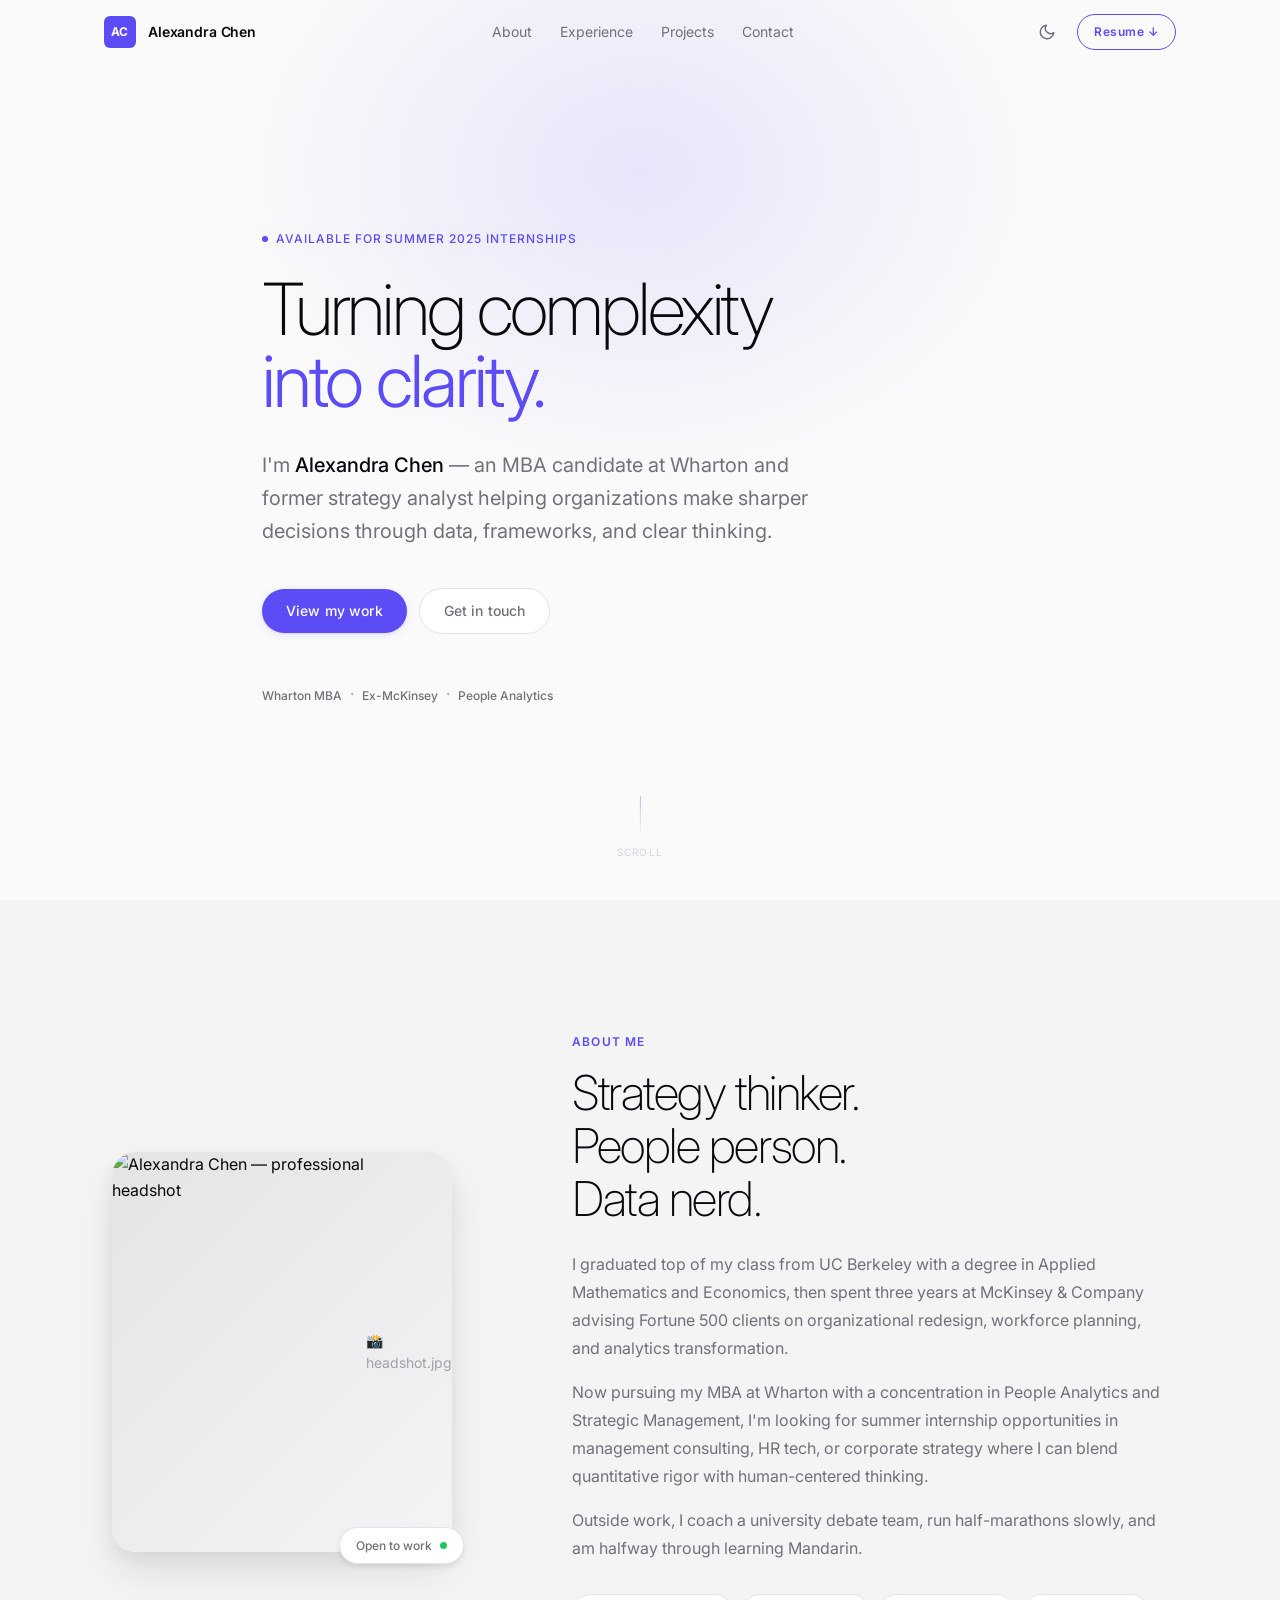
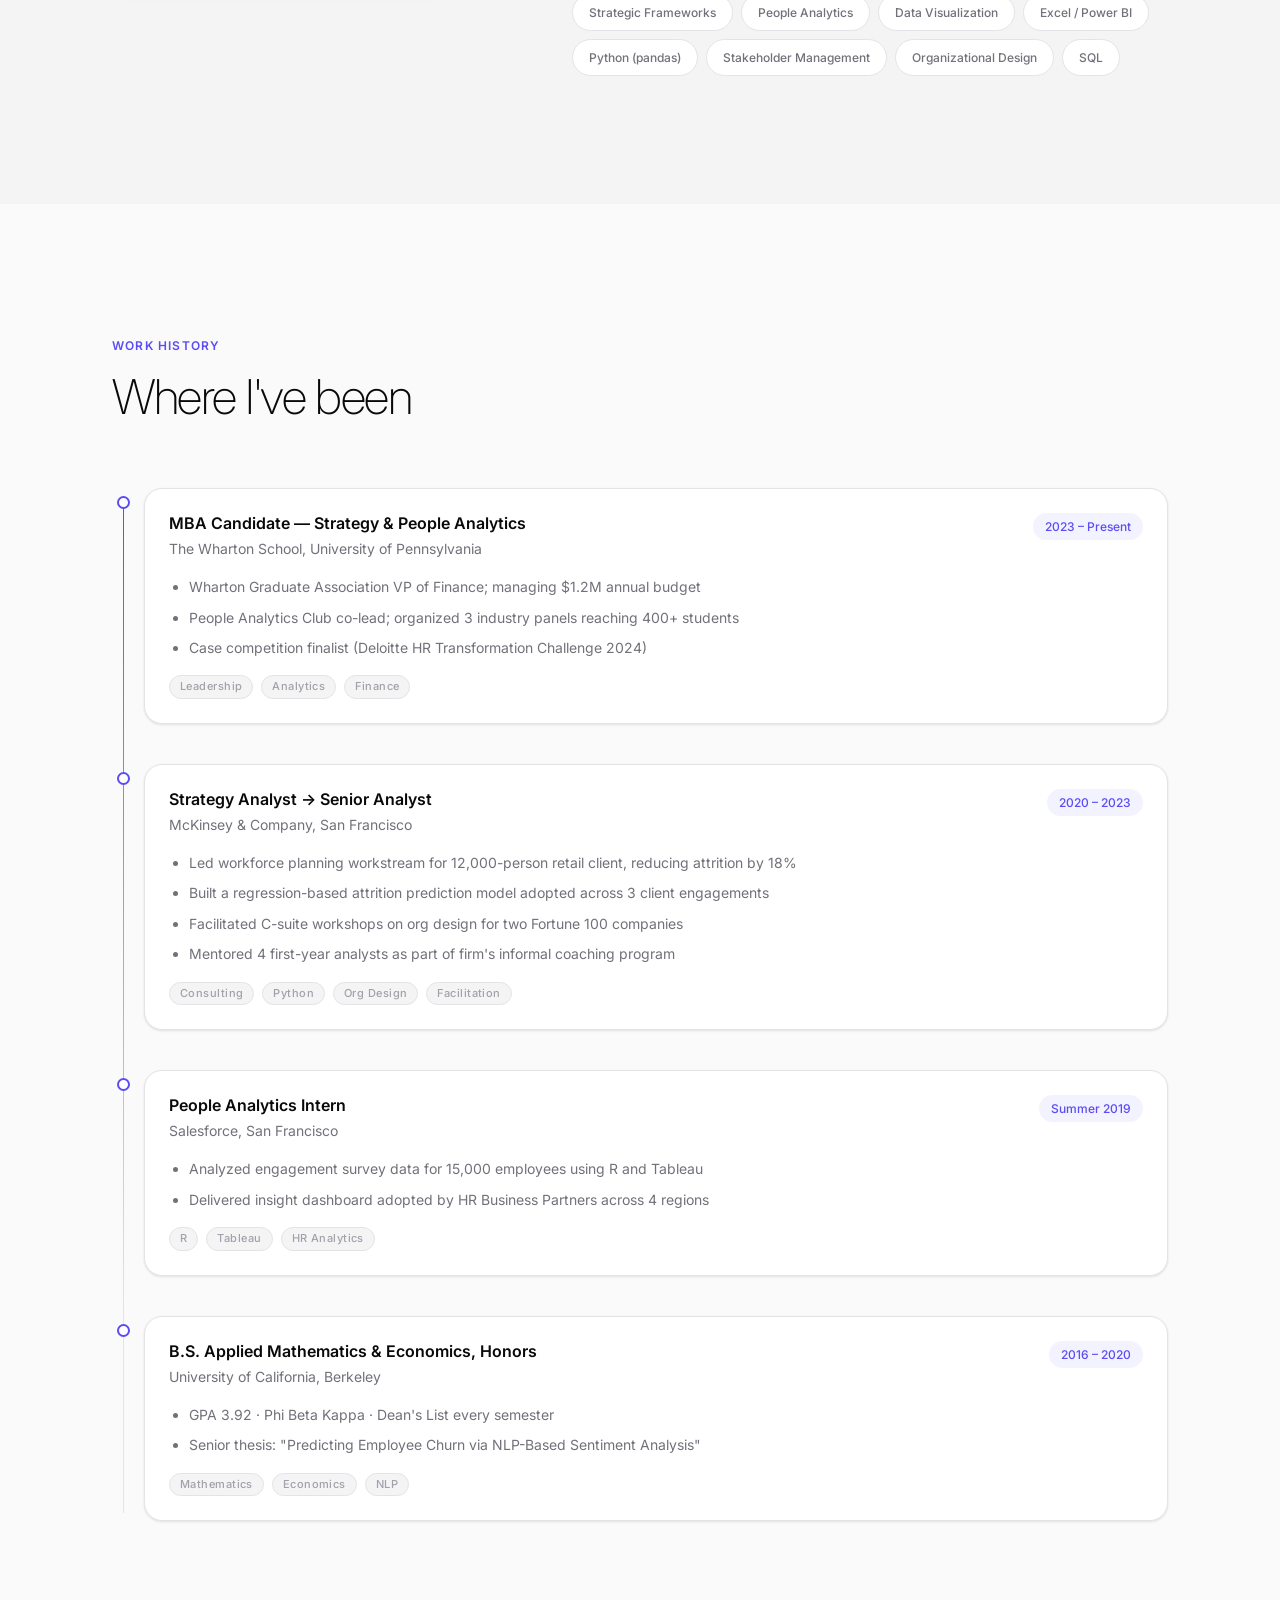
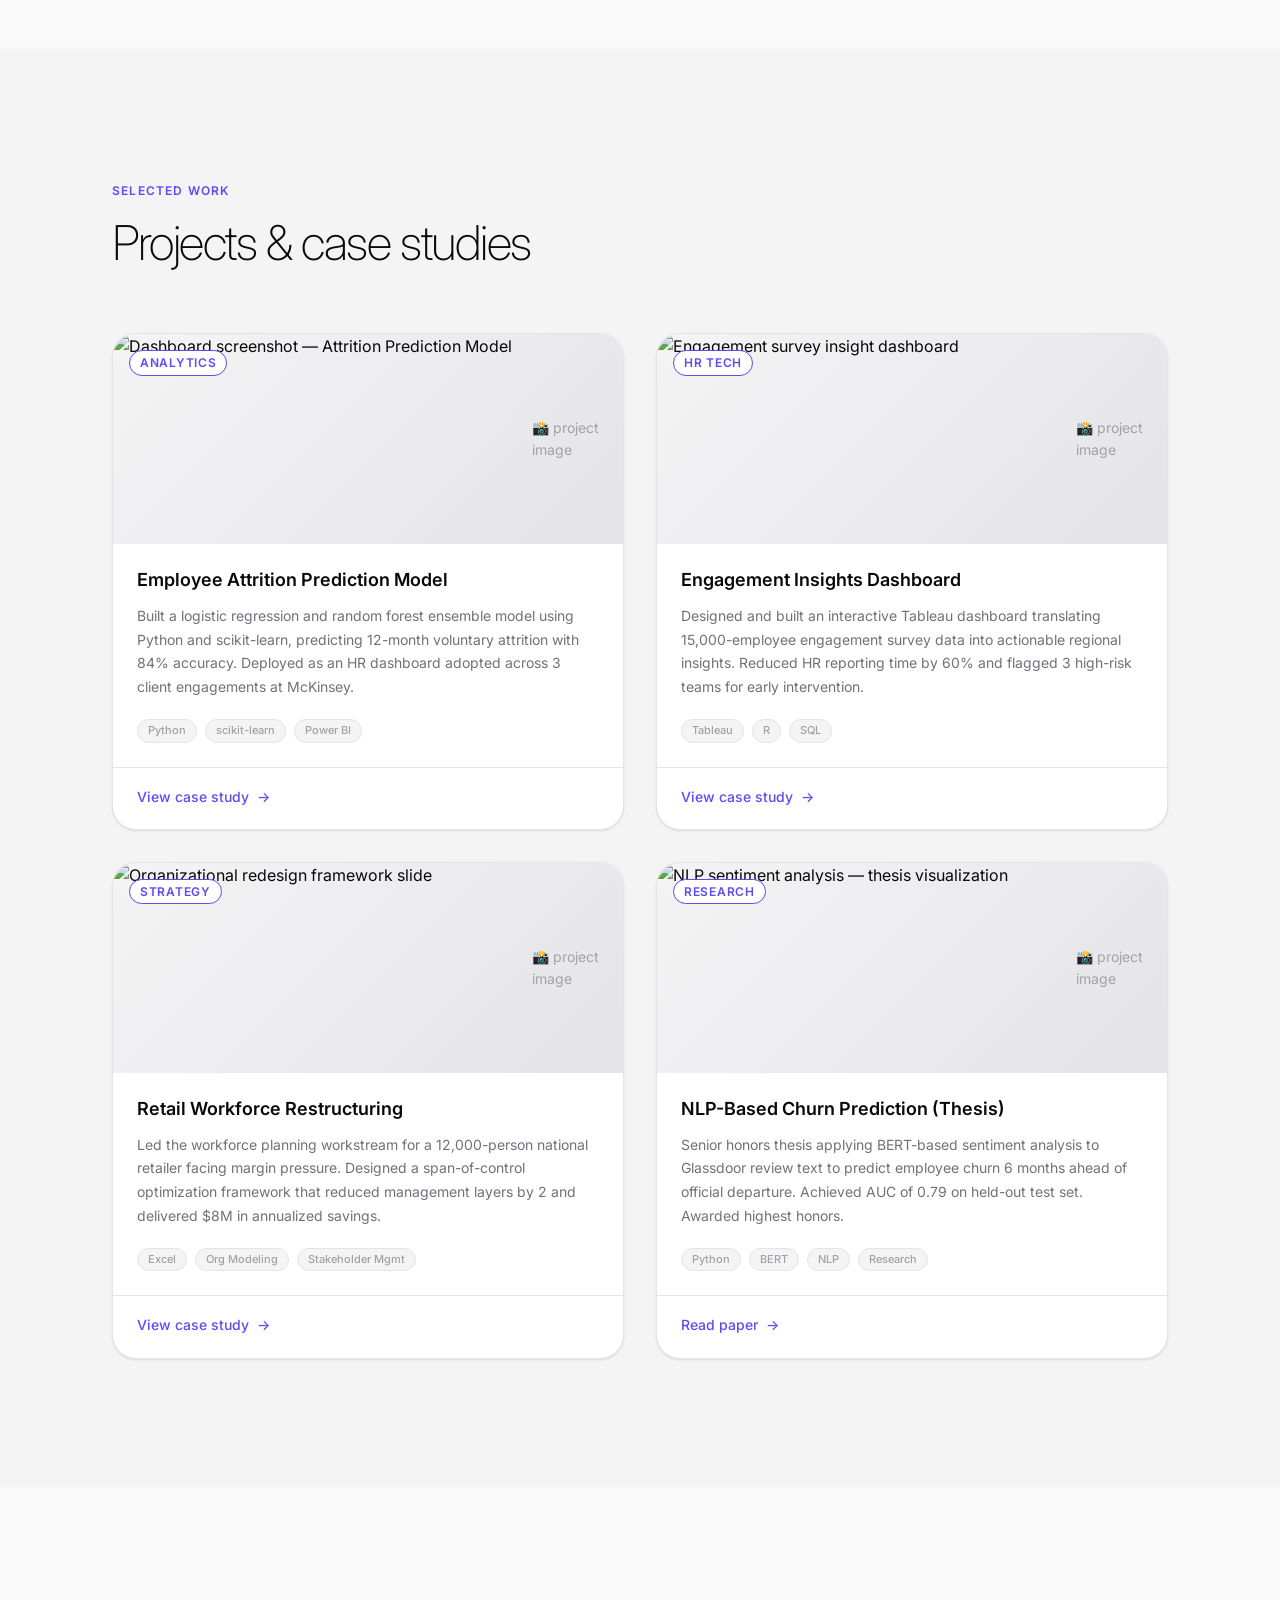
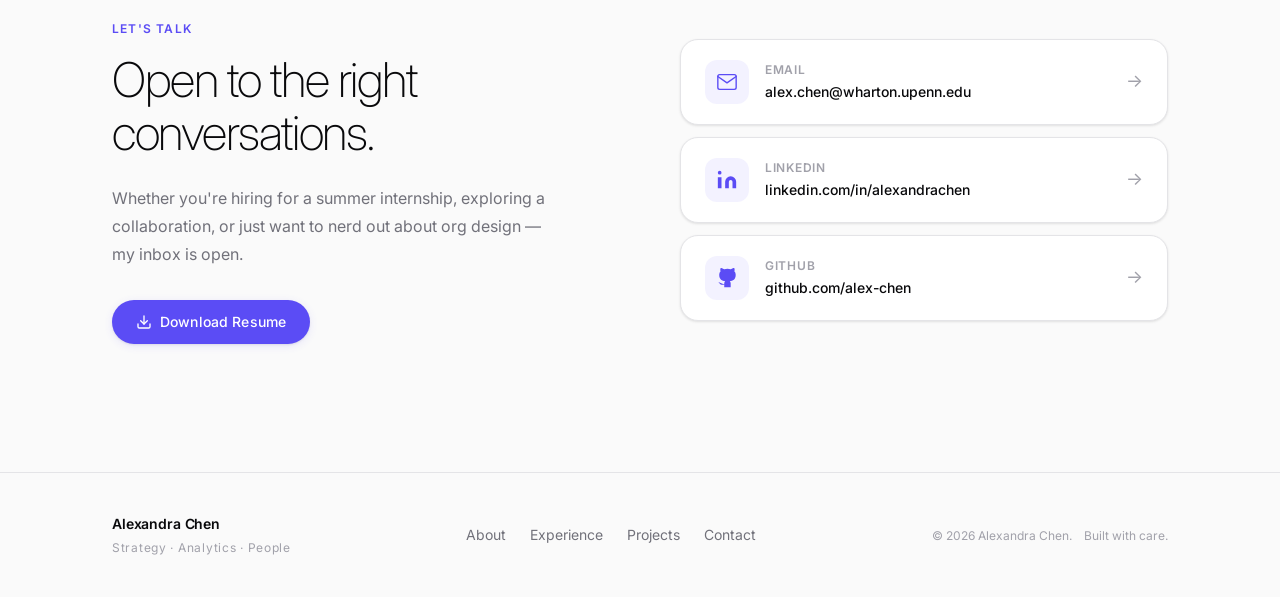
==== index.html @ 42fd3cc8 "Add files via upload" ====
<!DOCTYPE html>
<html lang="en" data-theme="light">
<head>
  <!-- ============================================================
       META & SEO
       ============================================================ -->
  <meta charset="UTF-8" />
  <meta name="viewport" content="width=device-width, initial-scale=1.0" />
  <meta name="description" content="Alexandra Chen — Strategy & Analytics professional passionate about translating data into decisions. MBA candidate, ex-McKinsey analyst." />
  <meta name="keywords" content="analytics, consulting, strategy, MBA, portfolio, data" />
  <meta name="author" content="Alexandra Chen" />

  <!-- Open Graph (for social sharing previews) -->
  <meta property="og:title" content="Alexandra Chen · Strategy & Analytics" />
  <meta property="og:description" content="MBA candidate & strategy professional — turning complex data into clear decisions." />
  <meta property="og:type" content="website" />
  <!-- Replace og:image with your actual deployed URL + headshot path -->
  <meta property="og:image" content="assets/headshot.jpg" />

  <title>Alexandra Chen · Strategy & Analytics</title>

  <!-- Preconnect for performance -->
  <link rel="preconnect" href="https://fonts.googleapis.com" />
  <link rel="preconnect" href="https://fonts.gstatic.com" crossorigin />
  <link href="https://fonts.googleapis.com/css2?family=Inter:wght@200;300;400;500;600;700&display=swap" rel="stylesheet" />

  <link rel="stylesheet" href="styles.css" />
</head>

<body>
  <!-- ============================================================
       SKIP LINK (Accessibility)
       ============================================================ -->
  <a class="skip-link" href="#main-content">Skip to main content</a>

  <!-- ============================================================
       NAVIGATION
       ============================================================ -->
  <header class="nav-header" role="banner">
    <nav class="nav-container" aria-label="Primary navigation">
      <!-- Logo / Name -->
      <a href="#hero" class="nav-logo" aria-label="Alexandra Chen — home">
        <span class="nav-logo-initials" aria-hidden="true">AC</span>
        <span class="nav-logo-name">Alexandra Chen</span>
      </a>

      <!-- Desktop Links -->
      <ul class="nav-links" role="list">
        <li><a href="#about" class="nav-link">About</a></li>
        <li><a href="#experience" class="nav-link">Experience</a></li>
        <li><a href="#projects" class="nav-link">Projects</a></li>
        <li><a href="#contact" class="nav-link">Contact</a></li>
      </ul>

      <!-- Right Controls -->
      <div class="nav-controls">
        <!-- Dark Mode Toggle -->
        <button
          class="theme-toggle"
          id="themeToggle"
          aria-label="Toggle dark mode"
          aria-pressed="false"
          title="Toggle dark mode"
        >
          <!-- Sun icon (shown in dark mode) -->
          <svg class="icon icon-sun" xmlns="http://www.w3.org/2000/svg" width="18" height="18" viewBox="0 0 24 24" fill="none" stroke="currentColor" stroke-width="2" stroke-linecap="round" stroke-linejoin="round" aria-hidden="true">
            <circle cx="12" cy="12" r="5"/><line x1="12" y1="1" x2="12" y2="3"/><line x1="12" y1="21" x2="12" y2="23"/><line x1="4.22" y1="4.22" x2="5.64" y2="5.64"/><line x1="18.36" y1="18.36" x2="19.78" y2="19.78"/><line x1="1" y1="12" x2="3" y2="12"/><line x1="21" y1="12" x2="23" y2="12"/><line x1="4.22" y1="19.78" x2="5.64" y2="18.36"/><line x1="18.36" y1="5.64" x2="19.78" y2="4.22"/>
          </svg>
          <!-- Moon icon (shown in light mode) -->
          <svg class="icon icon-moon" xmlns="http://www.w3.org/2000/svg" width="18" height="18" viewBox="0 0 24 24" fill="none" stroke="currentColor" stroke-width="2" stroke-linecap="round" stroke-linejoin="round" aria-hidden="true">
            <path d="M21 12.79A9 9 0 1 1 11.21 3 7 7 0 0 0 21 12.79z"/>
          </svg>
        </button>

        <!-- Resume CTA -->
        <a href="assets/resume.pdf" download class="nav-resume-btn" aria-label="Download resume PDF">
          Resume ↓
        </a>

        <!-- Mobile Hamburger -->
        <button class="hamburger" id="hamburger" aria-label="Open menu" aria-expanded="false" aria-controls="mobileMenu">
          <span class="hamburger-bar"></span>
          <span class="hamburger-bar"></span>
          <span class="hamburger-bar"></span>
        </button>
      </div>
    </nav>

    <!-- Mobile Menu -->
    <div class="mobile-menu" id="mobileMenu" role="dialog" aria-label="Mobile navigation" aria-hidden="true">
      <ul class="mobile-menu-links" role="list">
        <li><a href="#about" class="mobile-link">About</a></li>
        <li><a href="#experience" class="mobile-link">Experience</a></li>
        <li><a href="#projects" class="mobile-link">Projects</a></li>
        <li><a href="#contact" class="mobile-link">Contact</a></li>
        <li><a href="assets/resume.pdf" download class="mobile-link mobile-link-cta">Download Resume</a></li>
      </ul>
    </div>
  </header>

  <!-- ============================================================
       MAIN CONTENT
       ============================================================ -->
  <main id="main-content">

    <!-- ── HERO ─────────────────────────────────────────────── -->
    <section class="hero" id="hero" aria-labelledby="hero-heading">
      <div class="hero-glow" aria-hidden="true"></div>

      <div class="container hero-content">
        <!-- Eyebrow label -->
        <p class="hero-eyebrow reveal">Available for Summer 2025 internships</p>

        <!-- Main headline — weight contrast is the signature -->
        <h1 class="hero-heading" id="hero-heading">
          <span class="reveal reveal-delay-1">Turning complexity</span>
          <span class="hero-heading-accent reveal reveal-delay-2">into clarity.</span>
        </h1>

        <p class="hero-sub reveal reveal-delay-3">
          I'm <strong>Alexandra Chen</strong> — an MBA candidate at Wharton and former strategy analyst
          helping organizations make sharper decisions through data, frameworks, and clear thinking.
        </p>

        <div class="hero-actions reveal reveal-delay-4">
          <a href="#projects" class="btn btn-primary">View my work</a>
          <a href="#contact" class="btn btn-ghost">Get in touch</a>
        </div>

        <!-- Social proof strip -->
        <div class="hero-badges reveal reveal-delay-5" aria-label="Affiliations">
          <span class="badge">Wharton MBA</span>
          <span class="badge-divider" aria-hidden="true">·</span>
          <span class="badge">Ex-McKinsey</span>
          <span class="badge-divider" aria-hidden="true">·</span>
          <span class="badge">People Analytics</span>
        </div>
      </div>

      <!-- Scroll indicator -->
      <div class="scroll-indicator" aria-hidden="true">
        <span class="scroll-indicator-line"></span>
        <span class="scroll-indicator-label">scroll</span>
      </div>
    </section>

    <!-- ── ABOUT ─────────────────────────────────────────────── -->
    <section class="section about" id="about" aria-labelledby="about-heading">
      <div class="container about-grid">

        <!-- Photo column -->
        <!-- 📸 ASSET: Place your headshot at assets/headshot.jpg (recommended: 600×700px, professional, well-lit) -->
        <div class="about-photo-wrap reveal">
          <div class="about-photo-frame">
            <img
              src="assets/headshot.jpg"
              alt="Alexandra Chen — professional headshot"
              class="about-photo"
              width="480"
              height="560"
              loading="lazy"
              onerror="this.parentElement.classList.add('photo-placeholder')"
            />
          </div>
          <div class="about-photo-badge" aria-hidden="true">
            <span>Open to work</span>
            <span class="status-dot"></span>
          </div>
        </div>

        <!-- Text column -->
        <div class="about-text">
          <p class="section-eyebrow reveal">About me</p>
          <h2 class="section-heading reveal" id="about-heading">Strategy thinker.<br/>People person.<br/>Data nerd.</h2>

          <div class="about-body reveal">
            <p>
              I graduated top of my class from UC Berkeley with a degree in Applied Mathematics and Economics, 
              then spent three years at McKinsey & Company advising Fortune 500 clients on organizational 
              redesign, workforce planning, and analytics transformation.
            </p>
            <p>
              Now pursuing my MBA at Wharton with a concentration in People Analytics and Strategic Management, 
              I'm looking for summer internship opportunities in management consulting, HR tech, or 
              corporate strategy where I can blend quantitative rigor with human-centered thinking.
            </p>
            <p>
              Outside work, I coach a university debate team, run half-marathons slowly, and 
              am halfway through learning Mandarin.
            </p>
          </div>

          <!-- Competencies -->
          <ul class="skills-list reveal" aria-label="Core skills">
            <li class="skill-tag">Strategic Frameworks</li>
            <li class="skill-tag">People Analytics</li>
            <li class="skill-tag">Data Visualization</li>
            <li class="skill-tag">Excel / Power BI</li>
            <li class="skill-tag">Python (pandas)</li>
            <li class="skill-tag">Stakeholder Management</li>
            <li class="skill-tag">Organizational Design</li>
            <li class="skill-tag">SQL</li>
          </ul>
        </div>
      </div>
    </section>

    <!-- ── EXPERIENCE ────────────────────────────────────────── -->
    <section class="section experience" id="experience" aria-labelledby="experience-heading">
      <div class="container">
        <div class="section-intro">
          <p class="section-eyebrow reveal">Work history</p>
          <h2 class="section-heading reveal" id="experience-heading">Where I've been</h2>
        </div>

        <!-- Timeline -->
        <ol class="timeline" aria-label="Career timeline">

          <li class="timeline-item reveal">
            <div class="timeline-marker" aria-hidden="true"></div>
            <div class="timeline-card">
              <div class="timeline-card-header">
                <div>
                  <h3 class="timeline-role">MBA Candidate — Strategy & People Analytics</h3>
                  <p class="timeline-org">The Wharton School, University of Pennsylvania</p>
                </div>
                <time class="timeline-period" datetime="2023/2025">2023 – Present</time>
              </div>
              <ul class="timeline-bullets">
                <li>Wharton Graduate Association VP of Finance; managing $1.2M annual budget</li>
                <li>People Analytics Club co-lead; organized 3 industry panels reaching 400+ students</li>
                <li>Case competition finalist (Deloitte HR Transformation Challenge 2024)</li>
              </ul>
              <div class="timeline-tags" aria-label="Skills used">
                <span class="tag">Leadership</span>
                <span class="tag">Analytics</span>
                <span class="tag">Finance</span>
              </div>
            </div>
          </li>

          <li class="timeline-item reveal">
            <div class="timeline-marker" aria-hidden="true"></div>
            <div class="timeline-card">
              <div class="timeline-card-header">
                <div>
                  <h3 class="timeline-role">Strategy Analyst → Senior Analyst</h3>
                  <p class="timeline-org">McKinsey & Company, San Francisco</p>
                </div>
                <time class="timeline-period" datetime="2020/2023">2020 – 2023</time>
              </div>
              <ul class="timeline-bullets">
                <li>Led workforce planning workstream for 12,000-person retail client, reducing attrition by 18%</li>
                <li>Built a regression-based attrition prediction model adopted across 3 client engagements</li>
                <li>Facilitated C-suite workshops on org design for two Fortune 100 companies</li>
                <li>Mentored 4 first-year analysts as part of firm's informal coaching program</li>
              </ul>
              <div class="timeline-tags" aria-label="Skills used">
                <span class="tag">Consulting</span>
                <span class="tag">Python</span>
                <span class="tag">Org Design</span>
                <span class="tag">Facilitation</span>
              </div>
            </div>
          </li>

          <li class="timeline-item reveal">
            <div class="timeline-marker" aria-hidden="true"></div>
            <div class="timeline-card">
              <div class="timeline-card-header">
                <div>
                  <h3 class="timeline-role">People Analytics Intern</h3>
                  <p class="timeline-org">Salesforce, San Francisco</p>
                </div>
                <time class="timeline-period" datetime="2019">Summer 2019</time>
              </div>
              <ul class="timeline-bullets">
                <li>Analyzed engagement survey data for 15,000 employees using R and Tableau</li>
                <li>Delivered insight dashboard adopted by HR Business Partners across 4 regions</li>
              </ul>
              <div class="timeline-tags" aria-label="Skills used">
                <span class="tag">R</span>
                <span class="tag">Tableau</span>
                <span class="tag">HR Analytics</span>
              </div>
            </div>
          </li>

          <li class="timeline-item reveal">
            <div class="timeline-marker" aria-hidden="true"></div>
            <div class="timeline-card">
              <div class="timeline-card-header">
                <div>
                  <h3 class="timeline-role">B.S. Applied Mathematics & Economics, Honors</h3>
                  <p class="timeline-org">University of California, Berkeley</p>
                </div>
                <time class="timeline-period" datetime="2016/2020">2016 – 2020</time>
              </div>
              <ul class="timeline-bullets">
                <li>GPA 3.92 · Phi Beta Kappa · Dean's List every semester</li>
                <li>Senior thesis: "Predicting Employee Churn via NLP-Based Sentiment Analysis"</li>
              </ul>
              <div class="timeline-tags" aria-label="Skills used">
                <span class="tag">Mathematics</span>
                <span class="tag">Economics</span>
                <span class="tag">NLP</span>
              </div>
            </div>
          </li>

        </ol>
      </div>
    </section>

    <!-- ── PROJECTS ──────────────────────────────────────────── -->
    <section class="section projects" id="projects" aria-labelledby="projects-heading">
      <div class="container">
        <div class="section-intro">
          <p class="section-eyebrow reveal">Selected work</p>
          <h2 class="section-heading reveal" id="projects-heading">Projects & case studies</h2>
        </div>

        <div class="projects-grid">

          <!-- Project Card 1 -->
          <!-- 📸 ASSET: Place screenshot at assets/project-attrition.jpg (recommended: 800×500px) -->
          <article class="project-card reveal" aria-labelledby="proj1-title">
            <div class="project-card-image-wrap">
              <img
                src="assets/project-attrition.jpg"
                alt="Dashboard screenshot — Attrition Prediction Model"
                class="project-card-image"
                loading="lazy"
                onerror="this.parentElement.classList.add('img-placeholder')"
              />
              <span class="project-card-badge">Analytics</span>
            </div>
            <div class="project-card-body">
              <h3 class="project-card-title" id="proj1-title">Employee Attrition Prediction Model</h3>
              <p class="project-card-desc">
                Built a logistic regression and random forest ensemble model using Python and scikit-learn, 
                predicting 12-month voluntary attrition with 84% accuracy. Deployed as an HR dashboard 
                adopted across 3 client engagements at McKinsey.
              </p>
              <ul class="project-card-tags" aria-label="Tools used">
                <li>Python</li><li>scikit-learn</li><li>Power BI</li>
              </ul>
            </div>
            <div class="project-card-footer">
              <a href="#" class="project-link" aria-label="View case study for Attrition Prediction Model">
                View case study <span aria-hidden="true">→</span>
              </a>
            </div>
          </article>

          <!-- Project Card 2 -->
          <!-- 📸 ASSET: Place screenshot at assets/project-engagement.jpg -->
          <article class="project-card reveal" aria-labelledby="proj2-title">
            <div class="project-card-image-wrap">
              <img
                src="assets/project-engagement.jpg"
                alt="Engagement survey insight dashboard"
                class="project-card-image"
                loading="lazy"
                onerror="this.parentElement.classList.add('img-placeholder')"
              />
              <span class="project-card-badge">HR Tech</span>
            </div>
            <div class="project-card-body">
              <h3 class="project-card-title" id="proj2-title">Engagement Insights Dashboard</h3>
              <p class="project-card-desc">
                Designed and built an interactive Tableau dashboard translating 15,000-employee 
                engagement survey data into actionable regional insights. Reduced HR reporting time 
                by 60% and flagged 3 high-risk teams for early intervention.
              </p>
              <ul class="project-card-tags" aria-label="Tools used">
                <li>Tableau</li><li>R</li><li>SQL</li>
              </ul>
            </div>
            <div class="project-card-footer">
              <a href="#" class="project-link" aria-label="View case study for Engagement Dashboard">
                View case study <span aria-hidden="true">→</span>
              </a>
            </div>
          </article>

          <!-- Project Card 3 -->
          <!-- 📸 ASSET: Place screenshot at assets/project-orgdesign.jpg -->
          <article class="project-card reveal" aria-labelledby="proj3-title">
            <div class="project-card-image-wrap">
              <img
                src="assets/project-orgdesign.jpg"
                alt="Organizational redesign framework slide"
                class="project-card-image"
                loading="lazy"
                onerror="this.parentElement.classList.add('img-placeholder')"
              />
              <span class="project-card-badge">Strategy</span>
            </div>
            <div class="project-card-body">
              <h3 class="project-card-title" id="proj3-title">Retail Workforce Restructuring</h3>
              <p class="project-card-desc">
                Led the workforce planning workstream for a 12,000-person national retailer facing 
                margin pressure. Designed a span-of-control optimization framework that reduced 
                management layers by 2 and delivered $8M in annualized savings.
              </p>
              <ul class="project-card-tags" aria-label="Tools used">
                <li>Excel</li><li>Org Modeling</li><li>Stakeholder Mgmt</li>
              </ul>
            </div>
            <div class="project-card-footer">
              <a href="#" class="project-link" aria-label="View case study for Retail Workforce Restructuring">
                View case study <span aria-hidden="true">→</span>
              </a>
            </div>
          </article>

          <!-- Project Card 4 -->
          <!-- 📸 ASSET: Place screenshot at assets/project-thesis.jpg -->
          <article class="project-card reveal" aria-labelledby="proj4-title">
            <div class="project-card-image-wrap">
              <img
                src="assets/project-thesis.jpg"
                alt="NLP sentiment analysis — thesis visualization"
                class="project-card-image"
                loading="lazy"
                onerror="this.parentElement.classList.add('img-placeholder')"
              />
              <span class="project-card-badge">Research</span>
            </div>
            <div class="project-card-body">
              <h3 class="project-card-title" id="proj4-title">NLP-Based Churn Prediction (Thesis)</h3>
              <p class="project-card-desc">
                Senior honors thesis applying BERT-based sentiment analysis to Glassdoor review text 
                to predict employee churn 6 months ahead of official departure. Achieved AUC of 0.79 
                on held-out test set. Awarded highest honors.
              </p>
              <ul class="project-card-tags" aria-label="Tools used">
                <li>Python</li><li>BERT</li><li>NLP</li><li>Research</li>
              </ul>
            </div>
            <div class="project-card-footer">
              <a href="#" class="project-link" aria-label="View research paper for NLP Churn Prediction">
                Read paper <span aria-hidden="true">→</span>
              </a>
            </div>
          </article>

        </div>
      </div>
    </section>

    <!-- ── CONTACT ───────────────────────────────────────────── -->
    <section class="section contact" id="contact" aria-labelledby="contact-heading">
      <div class="container contact-inner">

        <div class="contact-text reveal">
          <p class="section-eyebrow">Let's talk</p>
          <h2 class="section-heading" id="contact-heading">Open to the right<br/>conversations.</h2>
          <p class="contact-sub">
            Whether you're hiring for a summer internship, exploring a collaboration, 
            or just want to nerd out about org design — my inbox is open.
          </p>

          <!-- Resume Download -->
          <a href="assets/resume.pdf" download class="btn btn-primary resume-download" aria-label="Download Alexandra Chen's resume PDF">
            <svg xmlns="http://www.w3.org/2000/svg" width="16" height="16" viewBox="0 0 24 24" fill="none" stroke="currentColor" stroke-width="2" stroke-linecap="round" stroke-linejoin="round" aria-hidden="true"><path d="M21 15v4a2 2 0 0 1-2 2H5a2 2 0 0 1-2-2v-4"/><polyline points="7 10 12 15 17 10"/><line x1="12" y1="15" x2="12" y2="3"/></svg>
            Download Resume
          </a>
        </div>

        <!-- Contact cards -->
        <div class="contact-links reveal">

          <a href="mailto:alex.chen@wharton.upenn.edu" class="contact-card" aria-label="Send email to Alexandra Chen">
            <div class="contact-card-icon" aria-hidden="true">
              <svg xmlns="http://www.w3.org/2000/svg" width="22" height="22" viewBox="0 0 24 24" fill="none" stroke="currentColor" stroke-width="1.5" stroke-linecap="round" stroke-linejoin="round"><path d="M4 4h16c1.1 0 2 .9 2 2v12c0 1.1-.9 2-2 2H4c-1.1 0-2-.9-2-2V6c0-1.1.9-2 2-2z"/><polyline points="22,6 12,13 2,6"/></svg>
            </div>
            <div class="contact-card-body">
              <p class="contact-card-label">Email</p>
              <p class="contact-card-value">alex.chen@wharton.upenn.edu</p>
            </div>
            <span class="contact-card-arrow" aria-hidden="true">→</span>
          </a>

          <a href="https://linkedin.com/in/alexandrachen" target="_blank" rel="noopener noreferrer" class="contact-card" aria-label="Alexandra Chen on LinkedIn (opens in new tab)">
            <div class="contact-card-icon" aria-hidden="true">
              <svg xmlns="http://www.w3.org/2000/svg" width="22" height="22" viewBox="0 0 24 24" fill="currentColor"><path d="M16 8a6 6 0 0 1 6 6v7h-4v-7a2 2 0 0 0-2-2 2 2 0 0 0-2 2v7h-4v-7a6 6 0 0 1 6-6z"/><rect x="2" y="9" width="4" height="12"/><circle cx="4" cy="4" r="2"/></svg>
            </div>
            <div class="contact-card-body">
              <p class="contact-card-label">LinkedIn</p>
              <p class="contact-card-value">linkedin.com/in/alexandrachen</p>
            </div>
            <span class="contact-card-arrow" aria-hidden="true">→</span>
          </a>

          <a href="https://github.com/alex-chen" target="_blank" rel="noopener noreferrer" class="contact-card" aria-label="Alexandra Chen on GitHub (opens in new tab)">
            <div class="contact-card-icon" aria-hidden="true">
              <svg xmlns="http://www.w3.org/2000/svg" width="22" height="22" viewBox="0 0 24 24" fill="currentColor"><path d="M9 19c-5 1.5-5-2.5-7-3m14 6v-3.87a3.37 3.37 0 0 0-.94-2.61c3.14-.35 6.44-1.54 6.44-7A5.44 5.44 0 0 0 20 4.77 5.07 5.07 0 0 0 19.91 1S18.73.65 16 2.48a13.38 13.38 0 0 0-7 0C6.27.65 5.09 1 5.09 1A5.07 5.07 0 0 0 5 4.77a5.44 5.44 0 0 0-1.5 3.78c0 5.42 3.3 6.61 6.44 7A3.37 3.37 0 0 0 9 18.13V22"/></svg>
            </div>
            <div class="contact-card-body">
              <p class="contact-card-label">GitHub</p>
              <p class="contact-card-value">github.com/alex-chen</p>
            </div>
            <span class="contact-card-arrow" aria-hidden="true">→</span>
          </a>

        </div>
      </div>
    </section>

  </main>

  <!-- ============================================================
       FOOTER
       ============================================================ -->
  <footer class="footer" role="contentinfo">
    <div class="container footer-inner">
      <div class="footer-left">
        <p class="footer-name">Alexandra Chen</p>
        <p class="footer-tagline">Strategy · Analytics · People</p>
      </div>
      <nav class="footer-nav" aria-label="Footer navigation">
        <a href="#about" class="footer-link">About</a>
        <a href="#experience" class="footer-link">Experience</a>
        <a href="#projects" class="footer-link">Projects</a>
        <a href="#contact" class="footer-link">Contact</a>
      </nav>
      <p class="footer-copy">
        <span>© <span id="footerYear"></span> Alexandra Chen.</span>
        <span>Built with care.</span>
      </p>
    </div>
  </footer>

  <script src="script.js"></script>
</body>
</html>
---- styles.css ----
/* ================================================================
   PORTFOLIO — styles.css
   Design system: Inter typeface, indigo-violet accent, precision spacing
   ================================================================ */

/* ── 1. DESIGN TOKENS ─────────────────────────────────────────── */
:root {
  /* Palette — Light */
  --color-bg:          #FAFAFA;
  --color-bg-alt:      #F4F4F5;
  --color-surface:     #FFFFFF;
  --color-border:      #E4E4E7;
  --color-text:        #09090B;
  --color-text-muted:  #71717A;
  --color-text-faint:  #A1A1AA;

  /* Signature accent — indigo-violet */
  --color-accent:      #5B4CF5;
  --color-accent-dim:  #7C6CF8;
  --color-accent-glow: rgba(91, 76, 245, 0.12);
  --color-accent-bg:   rgba(91, 76, 245, 0.07);

  /* Typography */
  --font-sans:   'Inter', -apple-system, BlinkMacSystemFont, 'Segoe UI', sans-serif;
  --size-xs:     0.75rem;    /* 12px */
  --size-sm:     0.875rem;   /* 14px */
  --size-base:   1rem;       /* 16px */
  --size-lg:     1.125rem;   /* 18px */
  --size-xl:     1.25rem;    /* 20px */
  --size-2xl:    1.5rem;     /* 24px */
  --size-3xl:    1.875rem;   /* 30px */
  --size-4xl:    2.25rem;    /* 36px */
  --size-5xl:    3rem;       /* 48px */
  --size-6xl:    3.75rem;    /* 60px */
  --size-7xl:    4.5rem;     /* 72px */

  /* Spacing */
  --space-1:   0.25rem;
  --space-2:   0.5rem;
  --space-3:   0.75rem;
  --space-4:   1rem;
  --space-5:   1.25rem;
  --space-6:   1.5rem;
  --space-8:   2rem;
  --space-10:  2.5rem;
  --space-12:  3rem;
  --space-16:  4rem;
  --space-20:  5rem;
  --space-24:  6rem;
  --space-32:  8rem;

  /* Radius */
  --radius-sm:   6px;
  --radius-md:   12px;
  --radius-lg:   18px;
  --radius-xl:   24px;
  --radius-full: 9999px;

  /* Shadows */
  --shadow-xs:  0 1px 2px rgba(0,0,0,0.04);
  --shadow-sm:  0 1px 3px rgba(0,0,0,0.07), 0 1px 2px rgba(0,0,0,0.04);
  --shadow-md:  0 4px 6px rgba(0,0,0,0.05), 0 2px 4px rgba(0,0,0,0.04);
  --shadow-lg:  0 10px 24px rgba(0,0,0,0.07), 0 4px 8px rgba(0,0,0,0.04);
  --shadow-xl:  0 20px 40px rgba(0,0,0,0.09), 0 8px 16px rgba(0,0,0,0.05);

  /* Transitions */
  --ease-out:    cubic-bezier(0.16, 1, 0.3, 1);
  --ease-spring: cubic-bezier(0.34, 1.56, 0.64, 1);
  --duration-fast:   150ms;
  --duration-base:   250ms;
  --duration-slow:   400ms;

  /* Layout */
  --nav-height:   64px;
  --max-width:    1120px;
  --section-gap:  var(--space-32);
}

/* Dark mode tokens */
[data-theme="dark"] {
  --color-bg:          #09090B;
  --color-bg-alt:      #111113;
  --color-surface:     #18181B;
  --color-border:      #27272A;
  --color-text:        #FAFAFA;
  --color-text-muted:  #A1A1AA;
  --color-text-faint:  #52525B;
  --color-accent-glow: rgba(124, 108, 248, 0.18);
  --color-accent-bg:   rgba(124, 108, 248, 0.10);
  --shadow-sm:  0 1px 3px rgba(0,0,0,0.3), 0 1px 2px rgba(0,0,0,0.2);
  --shadow-md:  0 4px 6px rgba(0,0,0,0.25), 0 2px 4px rgba(0,0,0,0.2);
  --shadow-lg:  0 10px 24px rgba(0,0,0,0.35), 0 4px 8px rgba(0,0,0,0.2);
  --shadow-xl:  0 20px 40px rgba(0,0,0,0.45), 0 8px 16px rgba(0,0,0,0.25);
}


/* ── 2. RESET & BASE ───────────────────────────────────────────── */
*, *::before, *::after {
  box-sizing: border-box;
  margin: 0;
  padding: 0;
}

html {
  scroll-behavior: smooth;
  /* Offset anchors for sticky nav */
  scroll-padding-top: calc(var(--nav-height) + 16px);
  font-size: 16px;
  -webkit-text-size-adjust: 100%;
}

body {
  font-family: var(--font-sans);
  font-size: var(--size-base);
  line-height: 1.6;
  color: var(--color-text);
  background-color: var(--color-bg);
  transition: background-color var(--duration-slow) var(--ease-out),
              color var(--duration-slow) var(--ease-out);
  overflow-x: hidden;
}

img {
  display: block;
  max-width: 100%;
  height: auto;
}

a {
  color: inherit;
  text-decoration: none;
}

ul, ol { list-style: none; }

button {
  font-family: inherit;
  cursor: pointer;
  border: none;
  background: none;
}

/* Reduced motion preference */
@media (prefers-reduced-motion: reduce) {
  *, *::before, *::after {
    animation-duration: 0.01ms !important;
    transition-duration: 0.01ms !important;
  }
  html { scroll-behavior: auto; }
}

/* Focus ring (accessibility) */
:focus-visible {
  outline: 2px solid var(--color-accent);
  outline-offset: 3px;
  border-radius: var(--radius-sm);
}


/* ── 3. UTILITIES ──────────────────────────────────────────────── */
.container {
  width: 100%;
  max-width: var(--max-width);
  margin-inline: auto;
  padding-inline: var(--space-6);
}

@media (min-width: 768px) {
  .container { padding-inline: var(--space-8); }
}

/* Skip link */
.skip-link {
  position: fixed;
  top: var(--space-4);
  left: var(--space-4);
  z-index: 9999;
  padding: var(--space-2) var(--space-4);
  background: var(--color-accent);
  color: #fff;
  border-radius: var(--radius-md);
  font-weight: 600;
  font-size: var(--size-sm);
  transform: translateY(-200%);
  transition: transform var(--duration-base);
}
.skip-link:focus { transform: translateY(0); }


/* ── 4. SECTION COMMON ─────────────────────────────────────────── */
.section {
  padding-block: var(--section-gap);
}

.section-eyebrow {
  display: inline-block;
  font-size: var(--size-xs);
  font-weight: 600;
  letter-spacing: 0.1em;
  text-transform: uppercase;
  color: var(--color-accent);
  margin-bottom: var(--space-4);
}

.section-heading {
  font-size: clamp(var(--size-3xl), 4vw, var(--size-5xl));
  font-weight: 200;  /* Ultra-light — signature weight contrast */
  line-height: 1.1;
  letter-spacing: -0.03em;
  color: var(--color-text);
  margin-bottom: var(--space-6);
}

.section-intro {
  margin-bottom: var(--space-16);
}


/* ── 5. BUTTONS ────────────────────────────────────────────────── */
.btn {
  display: inline-flex;
  align-items: center;
  gap: var(--space-2);
  padding: 0.7rem 1.5rem;
  border-radius: var(--radius-full);
  font-size: var(--size-sm);
  font-weight: 500;
  letter-spacing: 0.01em;
  transition: all var(--duration-base) var(--ease-out);
  white-space: nowrap;
}

.btn-primary {
  background: var(--color-accent);
  color: #FFFFFF;
  box-shadow: 0 2px 8px var(--color-accent-glow), 0 1px 2px rgba(0,0,0,0.08);
}
.btn-primary:hover {
  background: var(--color-accent-dim);
  transform: translateY(-1px);
  box-shadow: 0 6px 20px var(--color-accent-glow), 0 2px 4px rgba(0,0,0,0.1);
}
.btn-primary:active { transform: translateY(0); }

.btn-ghost {
  color: var(--color-text-muted);
  border: 1px solid var(--color-border);
  background: var(--color-surface);
}
.btn-ghost:hover {
  color: var(--color-text);
  border-color: var(--color-text-faint);
  transform: translateY(-1px);
  box-shadow: var(--shadow-sm);
}


/* ── 6. NAVIGATION ─────────────────────────────────────────────── */
.nav-header {
  position: fixed;
  top: 0;
  left: 0;
  right: 0;
  z-index: 100;
  height: var(--nav-height);
  /* Glassmorphism border */
  border-bottom: 1px solid transparent;
  transition: background var(--duration-slow) var(--ease-out),
              border-color var(--duration-slow) var(--ease-out),
              box-shadow var(--duration-slow) var(--ease-out);
}

/* Scrolled state — added by JS */
.nav-header.scrolled {
  background: rgba(250, 250, 250, 0.85);
  border-color: var(--color-border);
  box-shadow: var(--shadow-sm);
  backdrop-filter: blur(16px) saturate(180%);
  -webkit-backdrop-filter: blur(16px) saturate(180%);
}
[data-theme="dark"] .nav-header.scrolled {
  background: rgba(9, 9, 11, 0.85);
}

.nav-container {
  display: flex;
  align-items: center;
  justify-content: space-between;
  height: var(--nav-height);
  max-width: var(--max-width);
  margin-inline: auto;
  padding-inline: var(--space-6);
}

/* Logo */
.nav-logo {
  display: flex;
  align-items: center;
  gap: var(--space-3);
  font-weight: 600;
  font-size: var(--size-sm);
  letter-spacing: -0.01em;
  transition: opacity var(--duration-base);
}
.nav-logo:hover { opacity: 0.75; }

.nav-logo-initials {
  display: grid;
  place-items: center;
  width: 32px;
  height: 32px;
  border-radius: var(--radius-sm);
  background: var(--color-accent);
  color: #fff;
  font-size: var(--size-xs);
  font-weight: 700;
  letter-spacing: 0.02em;
  flex-shrink: 0;
}

.nav-logo-name {
  color: var(--color-text);
}

/* Desktop links */
.nav-links {
  display: none;
  align-items: center;
  gap: var(--space-1);
}
@media (min-width: 768px) {
  .nav-links { display: flex; }
}

.nav-link {
  padding: var(--space-2) var(--space-3);
  border-radius: var(--radius-sm);
  font-size: var(--size-sm);
  color: var(--color-text-muted);
  font-weight: 400;
  transition: color var(--duration-base), background var(--duration-base);
}
.nav-link:hover {
  color: var(--color-text);
  background: var(--color-bg-alt);
}
.nav-link.active {
  color: var(--color-accent);
  font-weight: 500;
}

/* Controls */
.nav-controls {
  display: flex;
  align-items: center;
  gap: var(--space-3);
}

/* Theme toggle */
.theme-toggle {
  display: grid;
  place-items: center;
  width: 36px;
  height: 36px;
  border-radius: var(--radius-sm);
  color: var(--color-text-muted);
  transition: color var(--duration-base), background var(--duration-base);
}
.theme-toggle:hover {
  color: var(--color-text);
  background: var(--color-bg-alt);
}
.icon-sun  { display: none; }
.icon-moon { display: block; }
[data-theme="dark"] .icon-sun  { display: block; }
[data-theme="dark"] .icon-moon { display: none; }

/* Nav resume button */
.nav-resume-btn {
  display: none;
  padding: 0.45rem 1rem;
  border-radius: var(--radius-full);
  font-size: var(--size-xs);
  font-weight: 600;
  letter-spacing: 0.04em;
  color: var(--color-accent);
  border: 1px solid var(--color-accent);
  transition: all var(--duration-base);
}
@media (min-width: 768px) { .nav-resume-btn { display: inline-flex; } }
.nav-resume-btn:hover {
  background: var(--color-accent);
  color: #fff;
}

/* Hamburger */
.hamburger {
  display: flex;
  flex-direction: column;
  justify-content: center;
  align-items: flex-end;
  width: 36px;
  height: 36px;
  gap: 5px;
  border-radius: var(--radius-sm);
  padding: 4px;
  color: var(--color-text);
}
@media (min-width: 768px) { .hamburger { display: none; } }

.hamburger-bar {
  display: block;
  height: 1.5px;
  background: currentColor;
  border-radius: 2px;
  transition: all var(--duration-base) var(--ease-out);
}
.hamburger-bar:nth-child(1) { width: 20px; }
.hamburger-bar:nth-child(2) { width: 14px; }
.hamburger-bar:nth-child(3) { width: 20px; }

/* Open state */
.hamburger[aria-expanded="true"] .hamburger-bar:nth-child(1) {
  transform: translateY(6.5px) rotate(45deg);
  width: 20px;
}
.hamburger[aria-expanded="true"] .hamburger-bar:nth-child(2) {
  opacity: 0;
  transform: translateX(-4px);
}
.hamburger[aria-expanded="true"] .hamburger-bar:nth-child(3) {
  transform: translateY(-6.5px) rotate(-45deg);
  width: 20px;
}

/* Mobile menu */
.mobile-menu {
  display: none;
  flex-direction: column;
  background: var(--color-bg);
  border-top: 1px solid var(--color-border);
  padding: var(--space-4) var(--space-6) var(--space-8);
}
.mobile-menu.open {
  display: flex;
}

.mobile-menu-links {
  display: flex;
  flex-direction: column;
  gap: var(--space-1);
}

.mobile-link {
  display: block;
  padding: var(--space-3) var(--space-2);
  font-size: var(--size-lg);
  font-weight: 400;
  color: var(--color-text-muted);
  border-bottom: 1px solid var(--color-border);
  transition: color var(--duration-base);
}
.mobile-link:last-child { border-bottom: none; }
.mobile-link:hover { color: var(--color-text); }
.mobile-link-cta {
  color: var(--color-accent);
  font-weight: 500;
  border-bottom: none;
  margin-top: var(--space-4);
}


/* ── 7. HERO ───────────────────────────────────────────────────── */
.hero {
  position: relative;
  min-height: 100svh;
  display: flex;
  flex-direction: column;
  justify-content: center;
  padding-top: calc(var(--nav-height) + var(--space-16));
  padding-bottom: var(--space-24);
  overflow: hidden;
}

/* Signature glow — the unique atmospheric element */
.hero-glow {
  position: absolute;
  top: -20%;
  left: 50%;
  transform: translateX(-50%);
  width: 900px;
  height: 700px;
  background: radial-gradient(
    ellipse at center,
    var(--color-accent-glow) 0%,
    transparent 65%
  );
  pointer-events: none;
  z-index: 0;
  animation: glowPulse 8s ease-in-out infinite;
}

@keyframes glowPulse {
  0%, 100% { opacity: 0.7; transform: translateX(-50%) scale(1); }
  50%       { opacity: 1;   transform: translateX(-50%) scale(1.08); }
}

.hero-content {
  position: relative;
  z-index: 1;
  max-width: 820px;
}

.hero-eyebrow {
  display: inline-flex;
  align-items: center;
  gap: var(--space-2);
  font-size: var(--size-xs);
  font-weight: 500;
  letter-spacing: 0.08em;
  text-transform: uppercase;
  color: var(--color-accent);
  margin-bottom: var(--space-6);
}
.hero-eyebrow::before {
  content: '';
  display: inline-block;
  width: 6px;
  height: 6px;
  border-radius: 50%;
  background: var(--color-accent);
  animation: blink 2s ease-in-out infinite;
}
@keyframes blink {
  0%, 100% { opacity: 1; }
  50%       { opacity: 0.3; }
}

.hero-heading {
  display: flex;
  flex-direction: column;
  font-size: clamp(var(--size-5xl), 7vw, var(--size-7xl));
  font-weight: 200;
  letter-spacing: -0.04em;
  line-height: 1.0;
  color: var(--color-text);
  margin-bottom: var(--space-8);
}

.hero-heading-accent {
  color: var(--color-accent);
  font-weight: 300;
}

.hero-sub {
  font-size: clamp(var(--size-base), 2vw, var(--size-xl));
  font-weight: 400;
  color: var(--color-text-muted);
  line-height: 1.65;
  max-width: 560px;
  margin-bottom: var(--space-10);
}
.hero-sub strong {
  color: var(--color-text);
  font-weight: 500;
}

.hero-actions {
  display: flex;
  align-items: center;
  flex-wrap: wrap;
  gap: var(--space-3);
  margin-bottom: var(--space-12);
}

.hero-badges {
  display: flex;
  align-items: center;
  flex-wrap: wrap;
  gap: var(--space-2);
}
.badge {
  font-size: var(--size-xs);
  font-weight: 500;
  color: var(--color-text-muted);
}
.badge-divider { color: var(--color-text-faint); }

/* Scroll indicator */
.scroll-indicator {
  position: absolute;
  bottom: var(--space-10);
  left: 50%;
  transform: translateX(-50%);
  display: flex;
  flex-direction: column;
  align-items: center;
  gap: var(--space-2);
  opacity: 0.4;
  transition: opacity var(--duration-base);
}
.scroll-indicator:hover { opacity: 0.7; }
.scroll-indicator-line {
  display: block;
  width: 1px;
  height: 40px;
  background: linear-gradient(to bottom, var(--color-accent), transparent);
  animation: scrollLine 2s ease-in-out infinite;
}
@keyframes scrollLine {
  0%   { transform: scaleY(0); transform-origin: top; }
  50%  { transform: scaleY(1); transform-origin: top; }
  100% { transform: scaleY(1); opacity: 0; transform-origin: bottom; }
}
.scroll-indicator-label {
  font-size: 10px;
  letter-spacing: 0.12em;
  text-transform: uppercase;
  color: var(--color-text-faint);
}


/* ── 8. ABOUT ──────────────────────────────────────────────────── */
.about {
  background: var(--color-bg-alt);
}

.about-grid {
  display: grid;
  gap: var(--space-16);
  align-items: start;
}
@media (min-width: 900px) {
  .about-grid {
    grid-template-columns: 380px 1fr;
    gap: var(--space-20);
    align-items: center;
  }
}

/* Photo */
.about-photo-wrap {
  position: relative;
  width: fit-content;
  margin-inline: auto;
}
@media (min-width: 900px) {
  .about-photo-wrap { margin-inline: 0; }
}

.about-photo-frame {
  width: 280px;
  height: 330px;
  border-radius: var(--radius-xl);
  overflow: hidden;
  background: var(--color-border);
  box-shadow: var(--shadow-xl);
}
@media (min-width: 768px) {
  .about-photo-frame { width: 340px; height: 400px; }
}

.about-photo {
  width: 100%;
  height: 100%;
  object-fit: cover;
  object-position: center top;
  transition: transform var(--duration-slow) var(--ease-out);
}
.about-photo-frame:hover .about-photo { transform: scale(1.03); }

/* Placeholder when image not found */
.photo-placeholder {
  background: linear-gradient(135deg, var(--color-border) 0%, var(--color-bg-alt) 100%);
  display: flex;
  align-items: center;
  justify-content: center;
}
.photo-placeholder::after {
  content: '📸 headshot.jpg';
  font-size: var(--size-sm);
  color: var(--color-text-faint);
}

.about-photo-badge {
  position: absolute;
  bottom: -var(--space-3);
  right: -var(--space-3);
  bottom: -12px;
  right: -12px;
  display: flex;
  align-items: center;
  gap: var(--space-2);
  padding: var(--space-2) var(--space-4);
  background: var(--color-surface);
  border: 1px solid var(--color-border);
  border-radius: var(--radius-full);
  font-size: var(--size-xs);
  font-weight: 500;
  color: var(--color-text-muted);
  box-shadow: var(--shadow-md);
  white-space: nowrap;
}
.status-dot {
  display: block;
  width: 7px;
  height: 7px;
  border-radius: 50%;
  background: #22C55E;
  animation: pulse 2s ease-in-out infinite;
}
@keyframes pulse {
  0%, 100% { box-shadow: 0 0 0 0 rgba(34, 197, 94, 0.4); }
  50%       { box-shadow: 0 0 0 5px rgba(34, 197, 94, 0); }
}

/* About text */
.about-text {
  max-width: 600px;
}

.about-body {
  display: flex;
  flex-direction: column;
  gap: var(--space-4);
  margin-bottom: var(--space-8);
}

.about-body p {
  font-size: var(--size-base);
  color: var(--color-text-muted);
  line-height: 1.75;
}

/* Skills */
.skills-list {
  display: flex;
  flex-wrap: wrap;
  gap: var(--space-2);
}

.skill-tag {
  padding: var(--space-2) var(--space-4);
  background: var(--color-surface);
  border: 1px solid var(--color-border);
  border-radius: var(--radius-full);
  font-size: var(--size-xs);
  font-weight: 500;
  color: var(--color-text-muted);
  transition: all var(--duration-base);
}
.skill-tag:hover {
  border-color: var(--color-accent);
  color: var(--color-accent);
  background: var(--color-accent-bg);
}


/* ── 9. EXPERIENCE / TIMELINE ─────────────────────────────────── */
.timeline {
  position: relative;
  padding-left: var(--space-8);
}

/* The vertical rail */
.timeline::before {
  content: '';
  position: absolute;
  top: 8px;
  left: 11px;
  bottom: 8px;
  width: 1px;
  background: linear-gradient(
    to bottom,
    var(--color-accent),
    var(--color-border) 80%
  );
}

.timeline-item {
  position: relative;
  padding-bottom: var(--space-10);
}
.timeline-item:last-child { padding-bottom: 0; }

/* Dot on rail */
.timeline-marker {
  position: absolute;
  top: 8px;
  left: calc(-1 * var(--space-8) + 5px);
  width: 13px;
  height: 13px;
  border-radius: 50%;
  background: var(--color-surface);
  border: 2px solid var(--color-accent);
  transition: background var(--duration-base);
  z-index: 1;
}
.timeline-item:hover .timeline-marker {
  background: var(--color-accent);
}

/* Card */
.timeline-card {
  background: var(--color-surface);
  border: 1px solid var(--color-border);
  border-radius: var(--radius-lg);
  padding: var(--space-6);
  box-shadow: var(--shadow-sm);
  transition: box-shadow var(--duration-base), border-color var(--duration-base), transform var(--duration-base);
}
.timeline-card:hover {
  box-shadow: var(--shadow-lg);
  border-color: var(--color-accent);
  transform: translateY(-2px);
}

.timeline-card-header {
  display: flex;
  flex-direction: column;
  gap: var(--space-3);
  margin-bottom: var(--space-4);
}
@media (min-width: 640px) {
  .timeline-card-header {
    flex-direction: row;
    justify-content: space-between;
    align-items: flex-start;
  }
}

.timeline-role {
  font-size: var(--size-base);
  font-weight: 600;
  color: var(--color-text);
  line-height: 1.3;
}

.timeline-org {
  font-size: var(--size-sm);
  color: var(--color-text-muted);
  margin-top: var(--space-1);
}

.timeline-period {
  font-size: var(--size-xs);
  font-weight: 500;
  color: var(--color-accent);
  white-space: nowrap;
  padding: var(--space-1) var(--space-3);
  background: var(--color-accent-bg);
  border-radius: var(--radius-full);
  flex-shrink: 0;
  height: fit-content;
}

.timeline-bullets {
  display: flex;
  flex-direction: column;
  gap: var(--space-2);
  margin-bottom: var(--space-4);
  padding-left: var(--space-5);
  list-style: disc;
}
.timeline-bullets li {
  font-size: var(--size-sm);
  color: var(--color-text-muted);
  line-height: 1.6;
}

.timeline-tags {
  display: flex;
  flex-wrap: wrap;
  gap: var(--space-2);
}

.tag {
  font-size: 11px;
  font-weight: 500;
  letter-spacing: 0.04em;
  color: var(--color-text-faint);
  padding: 2px 10px;
  border-radius: var(--radius-full);
  background: var(--color-bg-alt);
  border: 1px solid var(--color-border);
}


/* ── 10. PROJECTS ─────────────────────────────────────────────── */
.projects {
  background: var(--color-bg-alt);
}

.projects-grid {
  display: grid;
  grid-template-columns: 1fr;
  gap: var(--space-6);
}
@media (min-width: 640px) {
  .projects-grid { grid-template-columns: repeat(2, 1fr); }
}
@media (min-width: 1024px) {
  .projects-grid { grid-template-columns: repeat(2, 1fr); gap: var(--space-8); }
}

/* Project card */
.project-card {
  display: flex;
  flex-direction: column;
  background: var(--color-surface);
  border: 1px solid var(--color-border);
  border-radius: var(--radius-xl);
  overflow: hidden;
  box-shadow: var(--shadow-sm);
  transition: box-shadow var(--duration-slow) var(--ease-out),
              transform var(--duration-slow) var(--ease-out),
              border-color var(--duration-base);
}
.project-card:hover {
  box-shadow: var(--shadow-xl);
  transform: translateY(-4px);
  border-color: rgba(91, 76, 245, 0.3);
}

.project-card-image-wrap {
  position: relative;
  height: 210px;
  overflow: hidden;
  background: var(--color-bg-alt);
}
.project-card-image {
  width: 100%;
  height: 100%;
  object-fit: cover;
  transition: transform var(--duration-slow) var(--ease-out);
}
.project-card:hover .project-card-image { transform: scale(1.04); }

/* Placeholder when image not found */
.img-placeholder {
  display: flex;
  align-items: center;
  justify-content: center;
  height: 210px;
  background: linear-gradient(135deg, var(--color-bg-alt) 0%, var(--color-border) 100%);
}
.img-placeholder::after {
  content: '📸 project image';
  font-size: var(--size-sm);
  color: var(--color-text-faint);
}

.project-card-badge {
  position: absolute;
  top: var(--space-4);
  left: var(--space-4);
  font-size: var(--size-xs);
  font-weight: 600;
  letter-spacing: 0.06em;
  text-transform: uppercase;
  color: var(--color-accent);
  background: var(--color-surface);
  border: 1px solid var(--color-accent);
  border-radius: var(--radius-full);
  padding: 2px 10px;
}

.project-card-body {
  flex: 1;
  padding: var(--space-6);
}

.project-card-title {
  font-size: var(--size-lg);
  font-weight: 600;
  color: var(--color-text);
  margin-bottom: var(--space-3);
  line-height: 1.3;
}

.project-card-desc {
  font-size: var(--size-sm);
  color: var(--color-text-muted);
  line-height: 1.7;
  margin-bottom: var(--space-5);
}

.project-card-tags {
  display: flex;
  flex-wrap: wrap;
  gap: var(--space-2);
  list-style: none;
}
.project-card-tags li {
  font-size: 11px;
  font-weight: 500;
  color: var(--color-text-faint);
  background: var(--color-bg-alt);
  border: 1px solid var(--color-border);
  border-radius: var(--radius-full);
  padding: 2px 10px;
}

.project-card-footer {
  padding: var(--space-4) var(--space-6) var(--space-5);
  border-top: 1px solid var(--color-border);
}

.project-link {
  display: inline-flex;
  align-items: center;
  gap: var(--space-2);
  font-size: var(--size-sm);
  font-weight: 500;
  color: var(--color-accent);
  transition: gap var(--duration-base);
}
.project-link:hover { gap: var(--space-3); }


/* ── 11. CONTACT ──────────────────────────────────────────────── */
.contact-inner {
  display: grid;
  gap: var(--space-16);
  align-items: start;
}
@media (min-width: 900px) {
  .contact-inner {
    grid-template-columns: 1fr 1fr;
    gap: var(--space-20);
    align-items: center;
  }
}

.contact-sub {
  font-size: var(--size-base);
  color: var(--color-text-muted);
  line-height: 1.75;
  margin-bottom: var(--space-8);
  max-width: 440px;
}

.resume-download {
  display: inline-flex;
  gap: var(--space-2);
}

/* Contact cards */
.contact-links {
  display: flex;
  flex-direction: column;
  gap: var(--space-3);
}

.contact-card {
  display: flex;
  align-items: center;
  gap: var(--space-4);
  padding: var(--space-5) var(--space-6);
  background: var(--color-surface);
  border: 1px solid var(--color-border);
  border-radius: var(--radius-lg);
  box-shadow: var(--shadow-sm);
  transition: all var(--duration-base) var(--ease-out);
  text-decoration: none;
}
.contact-card:hover {
  border-color: var(--color-accent);
  box-shadow: var(--shadow-lg);
  transform: translateX(4px);
}

.contact-card-icon {
  display: grid;
  place-items: center;
  width: 44px;
  height: 44px;
  border-radius: var(--radius-md);
  background: var(--color-accent-bg);
  color: var(--color-accent);
  flex-shrink: 0;
  transition: background var(--duration-base);
}
.contact-card:hover .contact-card-icon {
  background: var(--color-accent);
  color: #fff;
}

.contact-card-body { flex: 1; min-width: 0; }

.contact-card-label {
  font-size: var(--size-xs);
  font-weight: 600;
  letter-spacing: 0.06em;
  text-transform: uppercase;
  color: var(--color-text-faint);
  margin-bottom: 2px;
}

.contact-card-value {
  font-size: var(--size-sm);
  font-weight: 500;
  color: var(--color-text);
  overflow: hidden;
  text-overflow: ellipsis;
  white-space: nowrap;
}

.contact-card-arrow {
  font-size: var(--size-lg);
  color: var(--color-text-faint);
  transition: all var(--duration-base);
  flex-shrink: 0;
}
.contact-card:hover .contact-card-arrow {
  color: var(--color-accent);
  transform: translateX(3px);
}


/* ── 12. FOOTER ───────────────────────────────────────────────── */
.footer {
  border-top: 1px solid var(--color-border);
  padding-block: var(--space-10);
  background: var(--color-bg);
}

.footer-inner {
  display: flex;
  flex-direction: column;
  gap: var(--space-6);
}
@media (min-width: 768px) {
  .footer-inner {
    flex-direction: row;
    align-items: center;
    justify-content: space-between;
  }
}

.footer-name {
  font-size: var(--size-sm);
  font-weight: 600;
  color: var(--color-text);
  letter-spacing: -0.01em;
}
.footer-tagline {
  font-size: var(--size-xs);
  color: var(--color-text-faint);
  margin-top: 2px;
  letter-spacing: 0.06em;
}

.footer-nav {
  display: flex;
  gap: var(--space-6);
  flex-wrap: wrap;
}
.footer-link {
  font-size: var(--size-sm);
  color: var(--color-text-muted);
  transition: color var(--duration-base);
}
.footer-link:hover { color: var(--color-accent); }

.footer-copy {
  display: flex;
  gap: var(--space-3);
  font-size: var(--size-xs);
  color: var(--color-text-faint);
}


/* ── 13. SCROLL ANIMATIONS ─────────────────────────────────────── */

/* Initial hidden state */
.reveal {
  opacity: 0;
  transform: translateY(24px);
  transition: opacity 0.65s var(--ease-out), transform 0.65s var(--ease-out);
}

/* Staggered delays */
.reveal-delay-1 { transition-delay: 100ms; }
.reveal-delay-2 { transition-delay: 200ms; }
.reveal-delay-3 { transition-delay: 300ms; }
.reveal-delay-4 { transition-delay: 420ms; }
.reveal-delay-5 { transition-delay: 540ms; }

/* Visible state — added by JS IntersectionObserver */
.reveal.visible {
  opacity: 1;
  transform: translateY(0);
}

/* Respect reduced motion */
@media (prefers-reduced-motion: reduce) {
  .reveal {
    opacity: 1;
    transform: none;
    transition: none;
  }
}
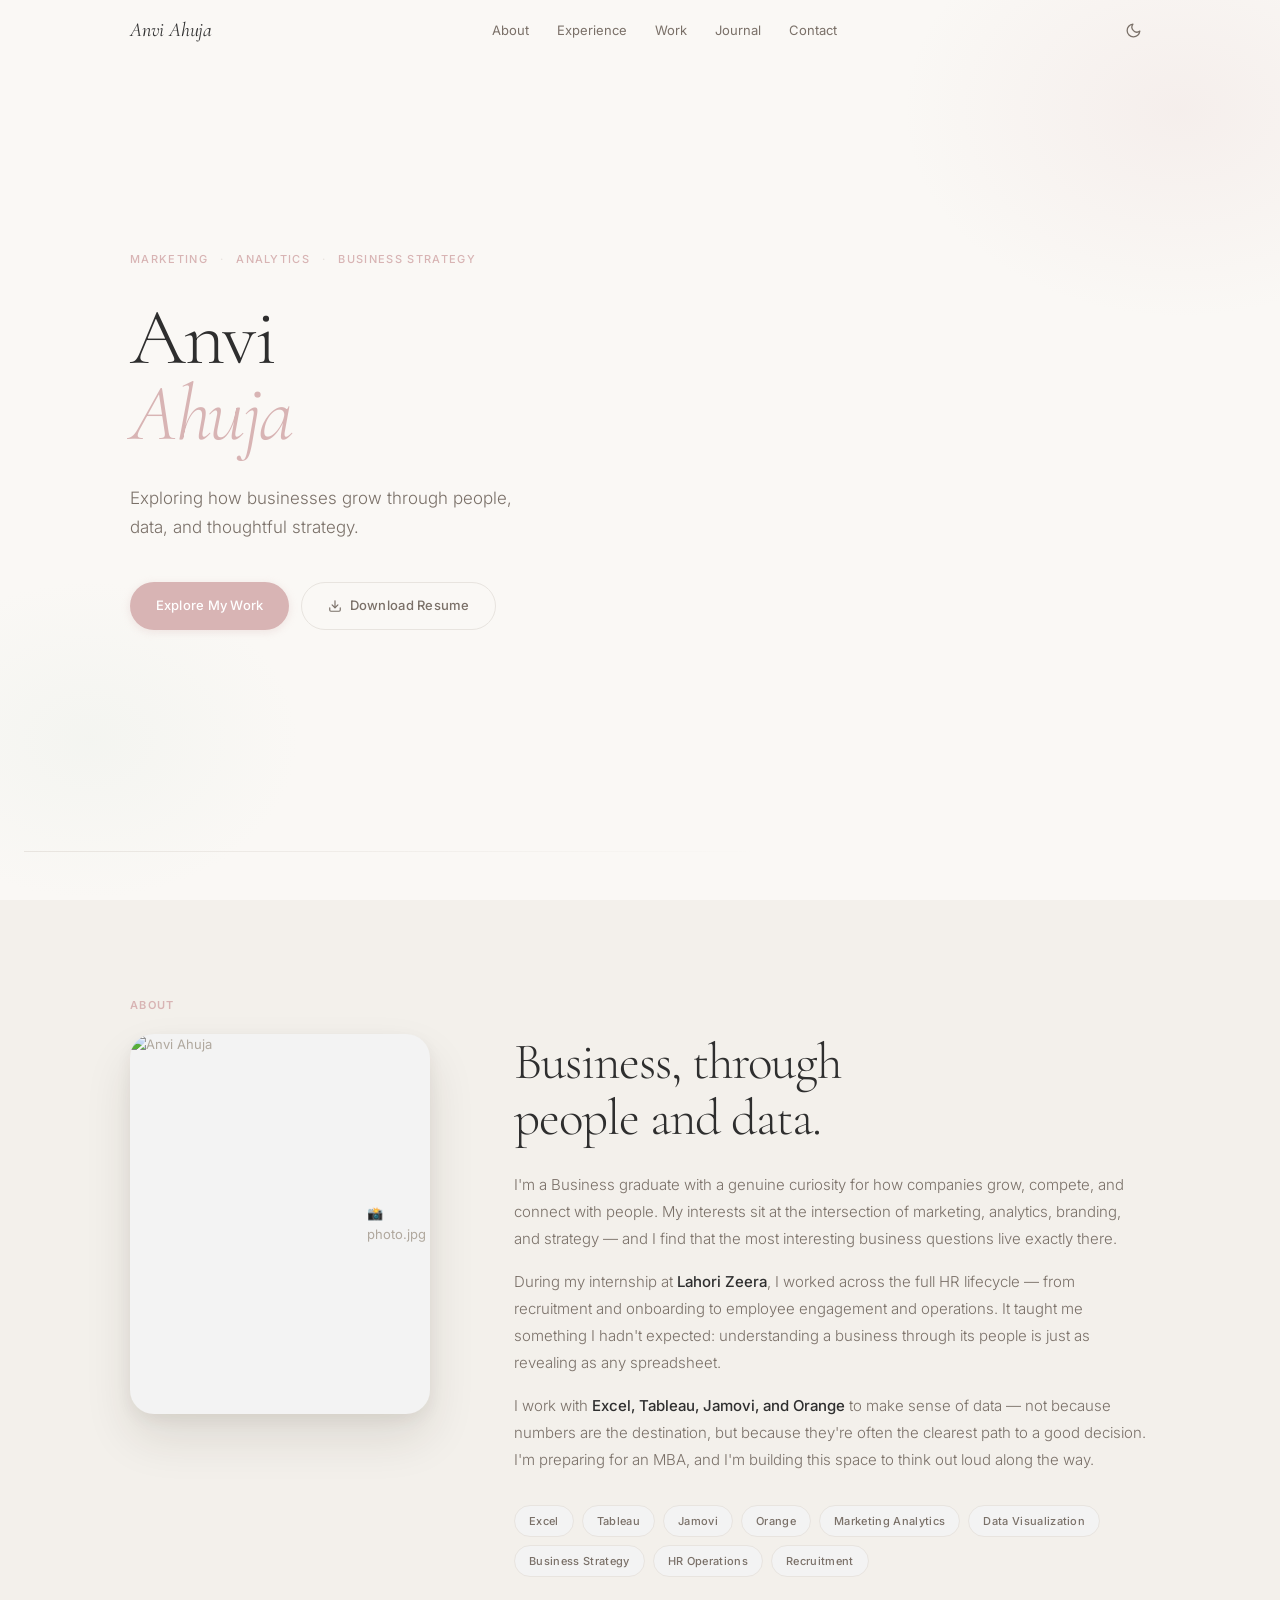
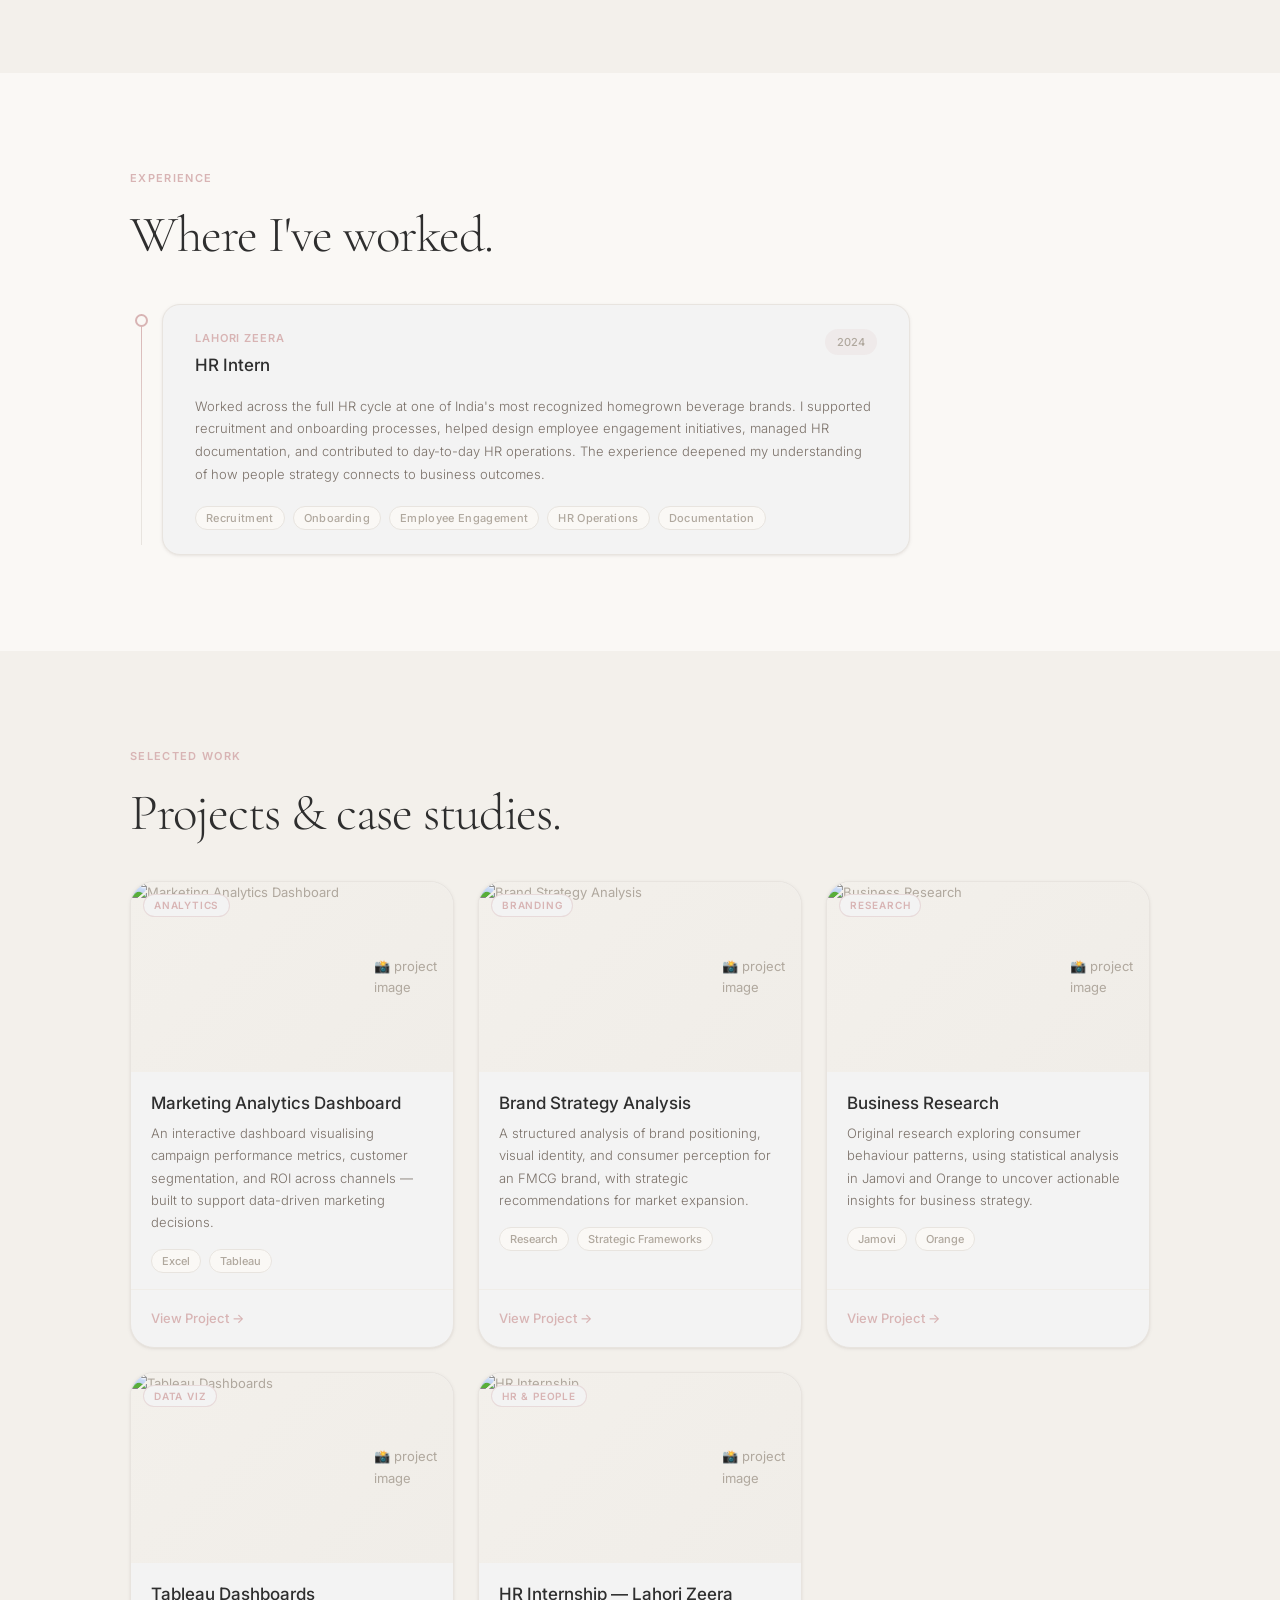
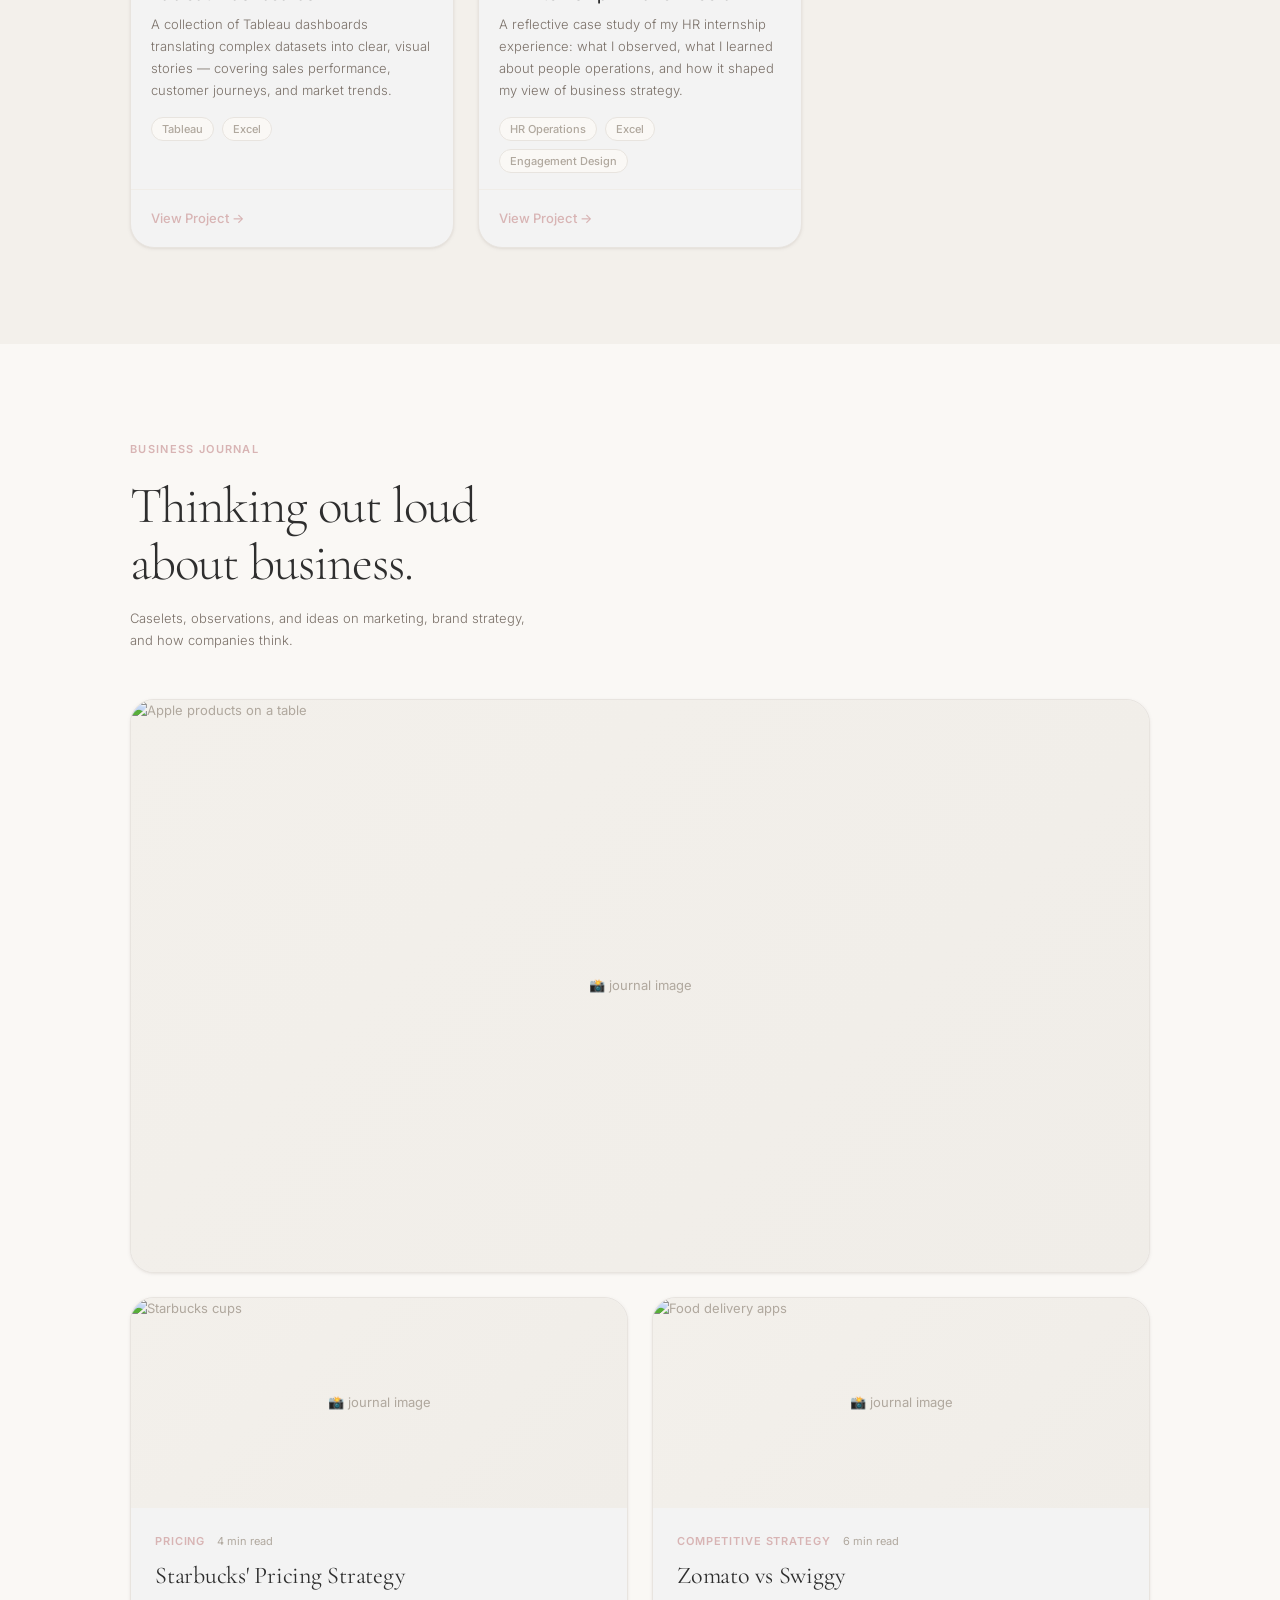
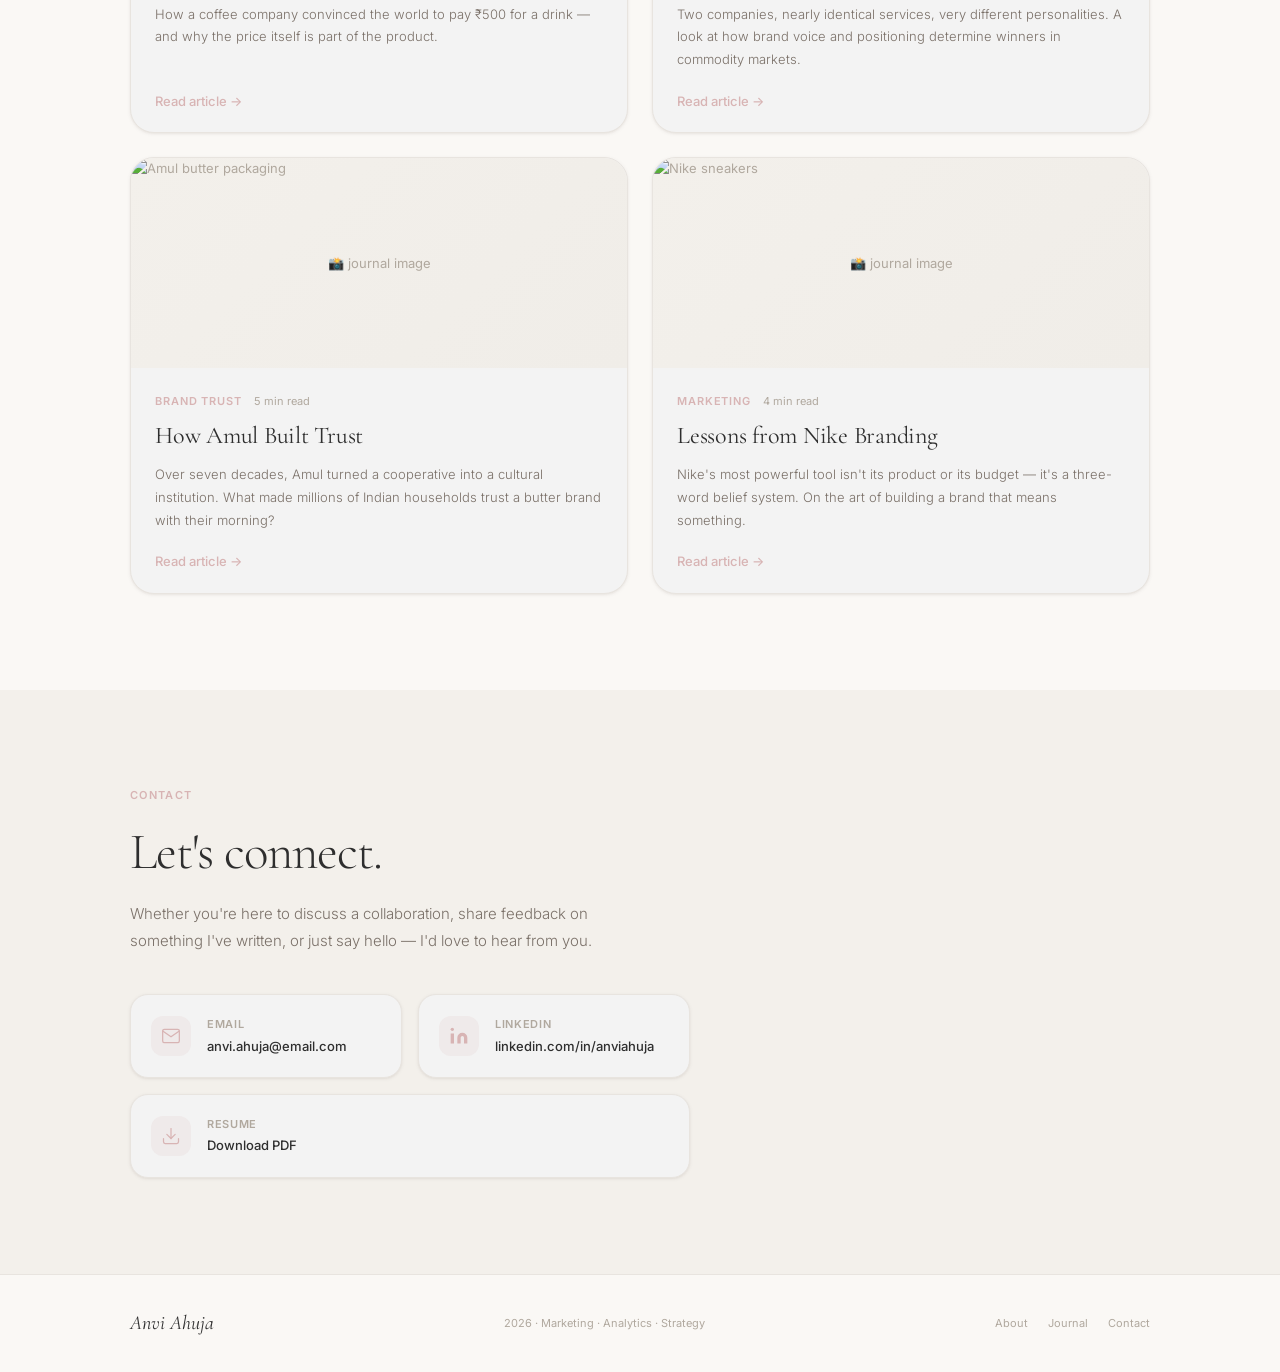
==== commit f406a6e4: "Add files via upload" ====
--- a/index.html
+++ b/index.html
@@ -1,508 +1,476 @@
 <!DOCTYPE html>
 <html lang="en" data-theme="light">
 <head>
-  <!-- ============================================================
+  <!-- ═══════════════════════════════════════════════
        META & SEO
-       ============================================================ -->
+  ═══════════════════════════════════════════════ -->
   <meta charset="UTF-8" />
   <meta name="viewport" content="width=device-width, initial-scale=1.0" />
-  <meta name="description" content="Alexandra Chen — Strategy & Analytics professional passionate about translating data into decisions. MBA candidate, ex-McKinsey analyst." />
-  <meta name="keywords" content="analytics, consulting, strategy, MBA, portfolio, data" />
-  <meta name="author" content="Alexandra Chen" />
-
-  <!-- Open Graph (for social sharing previews) -->
-  <meta property="og:title" content="Alexandra Chen · Strategy & Analytics" />
-  <meta property="og:description" content="MBA candidate & strategy professional — turning complex data into clear decisions." />
+  <meta name="description" content="Anvi Ahuja — Marketing, Analytics & Business Strategy. A personal brand and professional knowledge hub." />
+  <meta name="author" content="Anvi Ahuja" />
+  <meta property="og:title" content="Anvi Ahuja · Marketing · Analytics · Strategy" />
+  <meta property="og:description" content="Exploring how businesses grow through people, data, and thoughtful strategy." />
   <meta property="og:type" content="website" />
-  <!-- Replace og:image with your actual deployed URL + headshot path -->
-  <meta property="og:image" content="assets/headshot.jpg" />
-
-  <title>Alexandra Chen · Strategy & Analytics</title>
-
-  <!-- Preconnect for performance -->
+  <title>Anvi Ahuja · Marketing · Analytics · Strategy</title>
+
+  <!-- Fonts: Cormorant Garamond (display) + Inter (body) -->
   <link rel="preconnect" href="https://fonts.googleapis.com" />
   <link rel="preconnect" href="https://fonts.gstatic.com" crossorigin />
-  <link href="https://fonts.googleapis.com/css2?family=Inter:wght@200;300;400;500;600;700&display=swap" rel="stylesheet" />
+  <link href="https://fonts.googleapis.com/css2?family=Cormorant+Garamond:ital,wght@0,300;0,400;0,500;1,300;1,400&family=Inter:wght@300;400;500;600&display=swap" rel="stylesheet" />
 
   <link rel="stylesheet" href="styles.css" />
 </head>
 
 <body>
-  <!-- ============================================================
-       SKIP LINK (Accessibility)
-       ============================================================ -->
-  <a class="skip-link" href="#main-content">Skip to main content</a>
-
-  <!-- ============================================================
+  <!-- Accessibility: skip to content -->
+  <a class="skip-link" href="#main">Skip to main content</a>
+
+  <!-- ═══════════════════════════════════════════════
        NAVIGATION
-       ============================================================ -->
-  <header class="nav-header" role="banner">
-    <nav class="nav-container" aria-label="Primary navigation">
-      <!-- Logo / Name -->
-      <a href="#hero" class="nav-logo" aria-label="Alexandra Chen — home">
-        <span class="nav-logo-initials" aria-hidden="true">AC</span>
-        <span class="nav-logo-name">Alexandra Chen</span>
+  ═══════════════════════════════════════════════ -->
+  <header class="site-header" id="siteHeader" role="banner">
+    <nav class="nav" aria-label="Main navigation">
+      <a href="#hero" class="nav-wordmark" aria-label="Anvi Ahuja — home">
+        Anvi Ahuja
       </a>
 
-      <!-- Desktop Links -->
       <ul class="nav-links" role="list">
-        <li><a href="#about" class="nav-link">About</a></li>
+        <li><a href="#about"      class="nav-link">About</a></li>
         <li><a href="#experience" class="nav-link">Experience</a></li>
-        <li><a href="#projects" class="nav-link">Projects</a></li>
-        <li><a href="#contact" class="nav-link">Contact</a></li>
+        <li><a href="#projects"   class="nav-link">Work</a></li>
+        <li><a href="#journal"    class="nav-link">Journal</a></li>
+        <li><a href="#contact"    class="nav-link">Contact</a></li>
       </ul>
 
-      <!-- Right Controls -->
-      <div class="nav-controls">
-        <!-- Dark Mode Toggle -->
-        <button
-          class="theme-toggle"
-          id="themeToggle"
-          aria-label="Toggle dark mode"
-          aria-pressed="false"
-          title="Toggle dark mode"
-        >
-          <!-- Sun icon (shown in dark mode) -->
-          <svg class="icon icon-sun" xmlns="http://www.w3.org/2000/svg" width="18" height="18" viewBox="0 0 24 24" fill="none" stroke="currentColor" stroke-width="2" stroke-linecap="round" stroke-linejoin="round" aria-hidden="true">
-            <circle cx="12" cy="12" r="5"/><line x1="12" y1="1" x2="12" y2="3"/><line x1="12" y1="21" x2="12" y2="23"/><line x1="4.22" y1="4.22" x2="5.64" y2="5.64"/><line x1="18.36" y1="18.36" x2="19.78" y2="19.78"/><line x1="1" y1="12" x2="3" y2="12"/><line x1="21" y1="12" x2="23" y2="12"/><line x1="4.22" y1="19.78" x2="5.64" y2="18.36"/><line x1="18.36" y1="5.64" x2="19.78" y2="4.22"/>
-          </svg>
-          <!-- Moon icon (shown in light mode) -->
-          <svg class="icon icon-moon" xmlns="http://www.w3.org/2000/svg" width="18" height="18" viewBox="0 0 24 24" fill="none" stroke="currentColor" stroke-width="2" stroke-linecap="round" stroke-linejoin="round" aria-hidden="true">
-            <path d="M21 12.79A9 9 0 1 1 11.21 3 7 7 0 0 0 21 12.79z"/>
-          </svg>
+      <div class="nav-actions">
+        <!-- Theme Toggle -->
+        <button class="theme-toggle" id="themeToggle" aria-label="Toggle theme" title="Toggle theme">
+          <!-- Sun -->
+          <svg class="icon-sun" xmlns="http://www.w3.org/2000/svg" width="17" height="17" viewBox="0 0 24 24" fill="none" stroke="currentColor" stroke-width="1.8" stroke-linecap="round" stroke-linejoin="round" aria-hidden="true"><circle cx="12" cy="12" r="5"/><line x1="12" y1="1" x2="12" y2="3"/><line x1="12" y1="21" x2="12" y2="23"/><line x1="4.22" y1="4.22" x2="5.64" y2="5.64"/><line x1="18.36" y1="18.36" x2="19.78" y2="19.78"/><line x1="1" y1="12" x2="3" y2="12"/><line x1="21" y1="12" x2="23" y2="12"/><line x1="4.22" y1="19.78" x2="5.64" y2="18.36"/><line x1="18.36" y1="5.64" x2="19.78" y2="4.22"/></svg>
+          <!-- Moon -->
+          <svg class="icon-moon" xmlns="http://www.w3.org/2000/svg" width="17" height="17" viewBox="0 0 24 24" fill="none" stroke="currentColor" stroke-width="1.8" stroke-linecap="round" stroke-linejoin="round" aria-hidden="true"><path d="M21 12.79A9 9 0 1 1 11.21 3 7 7 0 0 0 21 12.79z"/></svg>
         </button>
 
-        <!-- Resume CTA -->
-        <a href="assets/resume.pdf" download class="nav-resume-btn" aria-label="Download resume PDF">
-          Resume ↓
-        </a>
-
-        <!-- Mobile Hamburger -->
-        <button class="hamburger" id="hamburger" aria-label="Open menu" aria-expanded="false" aria-controls="mobileMenu">
-          <span class="hamburger-bar"></span>
-          <span class="hamburger-bar"></span>
-          <span class="hamburger-bar"></span>
+        <!-- Hamburger (mobile) -->
+        <button class="hamburger" id="hamburger" aria-label="Open navigation menu" aria-expanded="false" aria-controls="mobileNav">
+          <span></span><span></span>
         </button>
       </div>
     </nav>
 
-    <!-- Mobile Menu -->
-    <div class="mobile-menu" id="mobileMenu" role="dialog" aria-label="Mobile navigation" aria-hidden="true">
-      <ul class="mobile-menu-links" role="list">
-        <li><a href="#about" class="mobile-link">About</a></li>
-        <li><a href="#experience" class="mobile-link">Experience</a></li>
-        <li><a href="#projects" class="mobile-link">Projects</a></li>
-        <li><a href="#contact" class="mobile-link">Contact</a></li>
-        <li><a href="assets/resume.pdf" download class="mobile-link mobile-link-cta">Download Resume</a></li>
+    <!-- Mobile nav drawer -->
+    <div class="mobile-nav" id="mobileNav" aria-hidden="true" role="dialog" aria-label="Navigation">
+      <ul role="list">
+        <li><a href="#about"      class="mobile-nav-link">About</a></li>
+        <li><a href="#experience" class="mobile-nav-link">Experience</a></li>
+        <li><a href="#projects"   class="mobile-nav-link">Work</a></li>
+        <li><a href="#journal"    class="mobile-nav-link">Journal</a></li>
+        <li><a href="#contact"    class="mobile-nav-link">Contact</a></li>
+        <li><a href="assets/resume.pdf" download class="mobile-nav-link mobile-nav-cta">Download Resume</a></li>
       </ul>
     </div>
   </header>
 
-  <!-- ============================================================
-       MAIN CONTENT
-       ============================================================ -->
-  <main id="main-content">
-
-    <!-- ── HERO ─────────────────────────────────────────────── -->
-    <section class="hero" id="hero" aria-labelledby="hero-heading">
-      <div class="hero-glow" aria-hidden="true"></div>
-
-      <div class="container hero-content">
-        <!-- Eyebrow label -->
-        <p class="hero-eyebrow reveal">Available for Summer 2025 internships</p>
-
-        <!-- Main headline — weight contrast is the signature -->
-        <h1 class="hero-heading" id="hero-heading">
-          <span class="reveal reveal-delay-1">Turning complexity</span>
-          <span class="hero-heading-accent reveal reveal-delay-2">into clarity.</span>
+  <!-- ═══════════════════════════════════════════════
+       MAIN
+  ═══════════════════════════════════════════════ -->
+  <main id="main">
+
+    <!-- ── HERO ─────────────────────────────────── -->
+    <section class="hero" id="hero" aria-labelledby="hero-name">
+      <div class="hero-inner">
+
+        <p class="hero-discipline fade-up" aria-label="Disciplines">
+          <span>Marketing</span>
+          <span class="sep" aria-hidden="true">·</span>
+          <span>Analytics</span>
+          <span class="sep" aria-hidden="true">·</span>
+          <span>Business Strategy</span>
+        </p>
+
+        <h1 class="hero-name fade-up delay-1" id="hero-name">
+          Anvi<br/><em>Ahuja</em>
         </h1>
 
-        <p class="hero-sub reveal reveal-delay-3">
-          I'm <strong>Alexandra Chen</strong> — an MBA candidate at Wharton and former strategy analyst
-          helping organizations make sharper decisions through data, frameworks, and clear thinking.
+        <p class="hero-tagline fade-up delay-2">
+          Exploring how businesses grow through people,<br class="br-desktop"/> data, and thoughtful strategy.
         </p>
 
-        <div class="hero-actions reveal reveal-delay-4">
-          <a href="#projects" class="btn btn-primary">View my work</a>
-          <a href="#contact" class="btn btn-ghost">Get in touch</a>
-        </div>
-
-        <!-- Social proof strip -->
-        <div class="hero-badges reveal reveal-delay-5" aria-label="Affiliations">
-          <span class="badge">Wharton MBA</span>
-          <span class="badge-divider" aria-hidden="true">·</span>
-          <span class="badge">Ex-McKinsey</span>
-          <span class="badge-divider" aria-hidden="true">·</span>
-          <span class="badge">People Analytics</span>
-        </div>
-      </div>
-
-      <!-- Scroll indicator -->
-      <div class="scroll-indicator" aria-hidden="true">
-        <span class="scroll-indicator-line"></span>
-        <span class="scroll-indicator-label">scroll</span>
-      </div>
+        <div class="hero-actions fade-up delay-3">
+          <a href="#projects" class="btn btn-primary">Explore My Work</a>
+          <a href="assets/resume.pdf" download class="btn btn-ghost">
+            <!-- Download icon -->
+            <svg xmlns="http://www.w3.org/2000/svg" width="14" height="14" viewBox="0 0 24 24" fill="none" stroke="currentColor" stroke-width="2" stroke-linecap="round" stroke-linejoin="round" aria-hidden="true"><path d="M21 15v4a2 2 0 0 1-2 2H5a2 2 0 0 1-2-2v-4"/><polyline points="7 10 12 15 17 10"/><line x1="12" y1="15" x2="12" y2="3"/></svg>
+            Download Resume
+          </a>
+        </div>
+      </div>
+
+      <!-- Decorative lines -->
+      <div class="hero-rule" aria-hidden="true"></div>
     </section>
 
-    <!-- ── ABOUT ─────────────────────────────────────────────── -->
+    <!-- ── ABOUT ─────────────────────────────────── -->
     <section class="section about" id="about" aria-labelledby="about-heading">
-      <div class="container about-grid">
-
-        <!-- Photo column -->
-        <!-- 📸 ASSET: Place your headshot at assets/headshot.jpg (recommended: 600×700px, professional, well-lit) -->
-        <div class="about-photo-wrap reveal">
-          <div class="about-photo-frame">
-            <img
-              src="assets/headshot.jpg"
-              alt="Alexandra Chen — professional headshot"
-              class="about-photo"
-              width="480"
-              height="560"
-              loading="lazy"
-              onerror="this.parentElement.classList.add('photo-placeholder')"
-            />
+      <div class="container">
+
+        <div class="section-label fade-up">About</div>
+
+        <div class="about-grid">
+          <!-- Photo placeholder -->
+          <!-- 📸 ASSET: Place your photo at assets/photo.jpg (recommended: 500×600px, warm-toned) -->
+          <div class="about-photo-col fade-up">
+            <div class="about-photo-frame">
+              <img
+                src="assets/photo.jpg"
+                alt="Anvi Ahuja"
+                class="about-photo"
+                loading="lazy"
+                onerror="this.closest('.about-photo-frame').classList.add('photo-empty')"
+              />
+            </div>
           </div>
-          <div class="about-photo-badge" aria-hidden="true">
-            <span>Open to work</span>
-            <span class="status-dot"></span>
+
+          <!-- Text -->
+          <div class="about-text-col">
+            <h2 class="section-heading fade-up" id="about-heading">
+              Business, through<br/> people and data.
+            </h2>
+
+            <div class="about-body fade-up">
+              <p>
+                I'm a Business graduate with a genuine curiosity for how companies grow, compete, and connect with people. My interests sit at the intersection of marketing, analytics, branding, and strategy — and I find that the most interesting business questions live exactly there.
+              </p>
+              <p>
+                During my internship at <strong>Lahori Zeera</strong>, I worked across the full HR lifecycle — from recruitment and onboarding to employee engagement and operations. It taught me something I hadn't expected: understanding a business through its people is just as revealing as any spreadsheet.
+              </p>
+              <p>
+                I work with <strong>Excel, Tableau, Jamovi, and Orange</strong> to make sense of data — not because numbers are the destination, but because they're often the clearest path to a good decision. I'm preparing for an MBA, and I'm building this space to think out loud along the way.
+              </p>
+            </div>
+
+            <!-- Skill chips -->
+            <div class="skills fade-up" aria-label="Skills">
+              <span class="chip">Excel</span>
+              <span class="chip">Tableau</span>
+              <span class="chip">Jamovi</span>
+              <span class="chip">Orange</span>
+              <span class="chip">Marketing Analytics</span>
+              <span class="chip">Data Visualization</span>
+              <span class="chip">Business Strategy</span>
+              <span class="chip">HR Operations</span>
+              <span class="chip">Recruitment</span>
+            </div>
           </div>
         </div>
 
-        <!-- Text column -->
-        <div class="about-text">
-          <p class="section-eyebrow reveal">About me</p>
-          <h2 class="section-heading reveal" id="about-heading">Strategy thinker.<br/>People person.<br/>Data nerd.</h2>
-
-          <div class="about-body reveal">
-            <p>
-              I graduated top of my class from UC Berkeley with a degree in Applied Mathematics and Economics, 
-              then spent three years at McKinsey & Company advising Fortune 500 clients on organizational 
-              redesign, workforce planning, and analytics transformation.
-            </p>
-            <p>
-              Now pursuing my MBA at Wharton with a concentration in People Analytics and Strategic Management, 
-              I'm looking for summer internship opportunities in management consulting, HR tech, or 
-              corporate strategy where I can blend quantitative rigor with human-centered thinking.
-            </p>
-            <p>
-              Outside work, I coach a university debate team, run half-marathons slowly, and 
-              am halfway through learning Mandarin.
+      </div>
+    </section>
+
+    <!-- ── EXPERIENCE ────────────────────────────── -->
+    <section class="section experience" id="experience" aria-labelledby="exp-heading">
+      <div class="container">
+
+        <div class="section-label fade-up">Experience</div>
+        <h2 class="section-heading fade-up" id="exp-heading">Where I've worked.</h2>
+
+        <div class="timeline fade-up">
+          <div class="timeline-spine" aria-hidden="true"></div>
+
+          <!-- Experience card -->
+          <article class="timeline-item" aria-labelledby="exp1-title">
+            <div class="timeline-dot" aria-hidden="true"></div>
+            <div class="timeline-card">
+              <div class="timeline-card-top">
+                <div>
+                  <p class="timeline-company">Lahori Zeera</p>
+                  <h3 class="timeline-role" id="exp1-title">HR Intern</h3>
+                </div>
+                <time class="timeline-period" datetime="2024">2024</time>
+              </div>
+              <p class="timeline-desc">
+                Worked across the full HR cycle at one of India's most recognized homegrown beverage brands. I supported recruitment and onboarding processes, helped design employee engagement initiatives, managed HR documentation, and contributed to day-to-day HR operations. The experience deepened my understanding of how people strategy connects to business outcomes.
+              </p>
+              <div class="timeline-tags" aria-label="Focus areas">
+                <span class="tag">Recruitment</span>
+                <span class="tag">Onboarding</span>
+                <span class="tag">Employee Engagement</span>
+                <span class="tag">HR Operations</span>
+                <span class="tag">Documentation</span>
+              </div>
+            </div>
+          </article>
+
+        </div>
+      </div>
+    </section>
+
+    <!-- ── PROJECTS ──────────────────────────────── -->
+    <section class="section projects" id="projects" aria-labelledby="projects-heading">
+      <div class="container">
+
+        <div class="section-label fade-up">Selected Work</div>
+        <h2 class="section-heading fade-up" id="projects-heading">Projects & case studies.</h2>
+
+        <div class="projects-grid">
+
+          <!-- Project 1 -->
+          <!-- 📸 ASSET: assets/project-analytics.jpg (800×500px) -->
+          <article class="project-card fade-up" aria-labelledby="p1-title">
+            <div class="project-img-wrap">
+              <img src="assets/project-analytics.jpg" alt="Marketing Analytics Dashboard" loading="lazy" class="project-img" onerror="this.parentElement.classList.add('img-empty')" />
+              <span class="project-badge">Analytics</span>
+            </div>
+            <div class="project-body">
+              <h3 class="project-title" id="p1-title">Marketing Analytics Dashboard</h3>
+              <p class="project-desc">An interactive dashboard visualising campaign performance metrics, customer segmentation, and ROI across channels — built to support data-driven marketing decisions.</p>
+              <div class="project-tools" aria-label="Tools used">
+                <span class="tool">Excel</span>
+                <span class="tool">Tableau</span>
+              </div>
+            </div>
+            <div class="project-footer">
+              <a href="#" class="project-link" aria-label="View Marketing Analytics Dashboard">View Project →</a>
+            </div>
+          </article>
+
+          <!-- Project 2 -->
+          <!-- 📸 ASSET: assets/project-brand.jpg -->
+          <article class="project-card fade-up delay-1" aria-labelledby="p2-title">
+            <div class="project-img-wrap">
+              <img src="assets/project-brand.jpg" alt="Brand Strategy Analysis" loading="lazy" class="project-img" onerror="this.parentElement.classList.add('img-empty')" />
+              <span class="project-badge">Branding</span>
+            </div>
+            <div class="project-body">
+              <h3 class="project-title" id="p2-title">Brand Strategy Analysis</h3>
+              <p class="project-desc">A structured analysis of brand positioning, visual identity, and consumer perception for an FMCG brand, with strategic recommendations for market expansion.</p>
+              <div class="project-tools" aria-label="Tools used">
+                <span class="tool">Research</span>
+                <span class="tool">Strategic Frameworks</span>
+              </div>
+            </div>
+            <div class="project-footer">
+              <a href="#" class="project-link" aria-label="View Brand Strategy Analysis">View Project →</a>
+            </div>
+          </article>
+
+          <!-- Project 3 -->
+          <!-- 📸 ASSET: assets/project-research.jpg -->
+          <article class="project-card fade-up" aria-labelledby="p3-title">
+            <div class="project-img-wrap">
+              <img src="assets/project-research.jpg" alt="Business Research" loading="lazy" class="project-img" onerror="this.parentElement.classList.add('img-empty')" />
+              <span class="project-badge">Research</span>
+            </div>
+            <div class="project-body">
+              <h3 class="project-title" id="p3-title">Business Research</h3>
+              <p class="project-desc">Original research exploring consumer behaviour patterns, using statistical analysis in Jamovi and Orange to uncover actionable insights for business strategy.</p>
+              <div class="project-tools" aria-label="Tools used">
+                <span class="tool">Jamovi</span>
+                <span class="tool">Orange</span>
+              </div>
+            </div>
+            <div class="project-footer">
+              <a href="#" class="project-link" aria-label="View Business Research">View Project →</a>
+            </div>
+          </article>
+
+          <!-- Project 4 -->
+          <!-- 📸 ASSET: assets/project-tableau.jpg -->
+          <article class="project-card fade-up delay-1" aria-labelledby="p4-title">
+            <div class="project-img-wrap">
+              <img src="assets/project-tableau.jpg" alt="Tableau Dashboards" loading="lazy" class="project-img" onerror="this.parentElement.classList.add('img-empty')" />
+              <span class="project-badge">Data Viz</span>
+            </div>
+            <div class="project-body">
+              <h3 class="project-title" id="p4-title">Tableau Dashboards</h3>
+              <p class="project-desc">A collection of Tableau dashboards translating complex datasets into clear, visual stories — covering sales performance, customer journeys, and market trends.</p>
+              <div class="project-tools" aria-label="Tools used">
+                <span class="tool">Tableau</span>
+                <span class="tool">Excel</span>
+              </div>
+            </div>
+            <div class="project-footer">
+              <a href="#" class="project-link" aria-label="View Tableau Dashboards">View Project →</a>
+            </div>
+          </article>
+
+          <!-- Project 5 -->
+          <!-- 📸 ASSET: assets/project-hr.jpg -->
+          <article class="project-card fade-up" aria-labelledby="p5-title">
+            <div class="project-img-wrap">
+              <img src="assets/project-hr.jpg" alt="HR Internship" loading="lazy" class="project-img" onerror="this.parentElement.classList.add('img-empty')" />
+              <span class="project-badge">HR & People</span>
+            </div>
+            <div class="project-body">
+              <h3 class="project-title" id="p5-title">HR Internship — Lahori Zeera</h3>
+              <p class="project-desc">A reflective case study of my HR internship experience: what I observed, what I learned about people operations, and how it shaped my view of business strategy.</p>
+              <div class="project-tools" aria-label="Tools used">
+                <span class="tool">HR Operations</span>
+                <span class="tool">Excel</span>
+                <span class="tool">Engagement Design</span>
+              </div>
+            </div>
+            <div class="project-footer">
+              <a href="#" class="project-link" aria-label="View HR Internship case study">View Project →</a>
+            </div>
+          </article>
+
+        </div>
+      </div>
+    </section>
+
+    <!-- ── BUSINESS JOURNAL ──────────────────────── -->
+    <section class="section journal" id="journal" aria-labelledby="journal-heading">
+      <div class="container">
+
+        <div class="journal-header fade-up">
+          <div>
+            <div class="section-label">Business Journal</div>
+            <h2 class="section-heading" id="journal-heading">
+              Thinking out loud<br/>about business.
+            </h2>
+            <p class="journal-subhead">
+              Caselets, observations, and ideas on marketing, brand strategy, and how companies think.
             </p>
           </div>
-
-          <!-- Competencies -->
-          <ul class="skills-list reveal" aria-label="Core skills">
-            <li class="skill-tag">Strategic Frameworks</li>
-            <li class="skill-tag">People Analytics</li>
-            <li class="skill-tag">Data Visualization</li>
-            <li class="skill-tag">Excel / Power BI</li>
-            <li class="skill-tag">Python (pandas)</li>
-            <li class="skill-tag">Stakeholder Management</li>
-            <li class="skill-tag">Organizational Design</li>
-            <li class="skill-tag">SQL</li>
-          </ul>
+        </div>
+
+        <!-- ─ HOW TO ADD NEW ARTICLES ──────────────────────────────────────
+            Duplicate any <article class="journal-card"> block below.
+            Update: data-category, data-read-time, title, description,
+                    and the image src (assets/journal-yourname.jpg).
+            That's it. The layout handles the rest automatically.
+        ─────────────────────────────────────────────────────────────── -->
+
+        <div class="journal-grid">
+
+          <!-- Featured (first card is always large) -->
+          <!-- 📸 ASSET: assets/journal-apple.jpg (1200×700px for featured) -->
+          <article class="journal-card journal-card--featured fade-up" aria-labelledby="j1-title">
+            <div class="journal-img-wrap">
+              <img src="assets/journal-apple.jpg" alt="Apple products on a table" loading="lazy" class="journal-img" onerror="this.parentElement.classList.add('img-empty')" />
+            </div>
+            <div class="journal-body">
+              <div class="journal-meta">
+                <span class="journal-category">Brand Strategy</span>
+                <span class="journal-time">5 min read</span>
+              </div>
+              <h3 class="journal-title" id="j1-title">Why Apple Feels Premium</h3>
+              <p class="journal-desc">Apple doesn't sell products. It sells a feeling — of intelligence, of taste, of belonging to something thoughtfully made. An exploration of how restraint became their greatest brand asset.</p>
+              <a href="#" class="journal-link" aria-label="Read: Why Apple Feels Premium">Read article →</a>
+            </div>
+          </article>
+
+          <!-- Standard cards -->
+          <!-- 📸 ASSET: assets/journal-starbucks.jpg (800×500px) -->
+          <article class="journal-card fade-up" aria-labelledby="j2-title">
+            <div class="journal-img-wrap">
+              <img src="assets/journal-starbucks.jpg" alt="Starbucks cups" loading="lazy" class="journal-img" onerror="this.parentElement.classList.add('img-empty')" />
+            </div>
+            <div class="journal-body">
+              <div class="journal-meta">
+                <span class="journal-category">Pricing</span>
+                <span class="journal-time">4 min read</span>
+              </div>
+              <h3 class="journal-title" id="j2-title">Starbucks' Pricing Strategy</h3>
+              <p class="journal-desc">How a coffee company convinced the world to pay ₹500 for a drink — and why the price itself is part of the product.</p>
+              <a href="#" class="journal-link" aria-label="Read: Starbucks' Pricing Strategy">Read article →</a>
+            </div>
+          </article>
+
+          <!-- 📸 ASSET: assets/journal-zomato.jpg -->
+          <article class="journal-card fade-up delay-1" aria-labelledby="j3-title">
+            <div class="journal-img-wrap">
+              <img src="assets/journal-zomato.jpg" alt="Food delivery apps" loading="lazy" class="journal-img" onerror="this.parentElement.classList.add('img-empty')" />
+            </div>
+            <div class="journal-body">
+              <div class="journal-meta">
+                <span class="journal-category">Competitive Strategy</span>
+                <span class="journal-time">6 min read</span>
+              </div>
+              <h3 class="journal-title" id="j3-title">Zomato vs Swiggy</h3>
+              <p class="journal-desc">Two companies, nearly identical services, very different personalities. A look at how brand voice and positioning determine winners in commodity markets.</p>
+              <a href="#" class="journal-link" aria-label="Read: Zomato vs Swiggy">Read article →</a>
+            </div>
+          </article>
+
+          <!-- 📸 ASSET: assets/journal-amul.jpg -->
+          <article class="journal-card fade-up" aria-labelledby="j4-title">
+            <div class="journal-img-wrap">
+              <img src="assets/journal-amul.jpg" alt="Amul butter packaging" loading="lazy" class="journal-img" onerror="this.parentElement.classList.add('img-empty')" />
+            </div>
+            <div class="journal-body">
+              <div class="journal-meta">
+                <span class="journal-category">Brand Trust</span>
+                <span class="journal-time">5 min read</span>
+              </div>
+              <h3 class="journal-title" id="j4-title">How Amul Built Trust</h3>
+              <p class="journal-desc">Over seven decades, Amul turned a cooperative into a cultural institution. What made millions of Indian households trust a butter brand with their morning?</p>
+              <a href="#" class="journal-link" aria-label="Read: How Amul Built Trust">Read article →</a>
+            </div>
+          </article>
+
+          <!-- 📸 ASSET: assets/journal-nike.jpg -->
+          <article class="journal-card fade-up delay-1" aria-labelledby="j5-title">
+            <div class="journal-img-wrap">
+              <img src="assets/journal-nike.jpg" alt="Nike sneakers" loading="lazy" class="journal-img" onerror="this.parentElement.classList.add('img-empty')" />
+            </div>
+            <div class="journal-body">
+              <div class="journal-meta">
+                <span class="journal-category">Marketing</span>
+                <span class="journal-time">4 min read</span>
+              </div>
+              <h3 class="journal-title" id="j5-title">Lessons from Nike Branding</h3>
+              <p class="journal-desc">Nike's most powerful tool isn't its product or its budget — it's a three-word belief system. On the art of building a brand that means something.</p>
+              <a href="#" class="journal-link" aria-label="Read: Lessons from Nike Branding">Read article →</a>
+            </div>
+          </article>
+
         </div>
       </div>
     </section>
 
-    <!-- ── EXPERIENCE ────────────────────────────────────────── -->
-    <section class="section experience" id="experience" aria-labelledby="experience-heading">
+    <!-- ── CONTACT ───────────────────────────────── -->
+    <section class="section contact" id="contact" aria-labelledby="contact-heading">
       <div class="container">
-        <div class="section-intro">
-          <p class="section-eyebrow reveal">Work history</p>
-          <h2 class="section-heading reveal" id="experience-heading">Where I've been</h2>
-        </div>
-
-        <!-- Timeline -->
-        <ol class="timeline" aria-label="Career timeline">
-
-          <li class="timeline-item reveal">
-            <div class="timeline-marker" aria-hidden="true"></div>
-            <div class="timeline-card">
-              <div class="timeline-card-header">
-                <div>
-                  <h3 class="timeline-role">MBA Candidate — Strategy & People Analytics</h3>
-                  <p class="timeline-org">The Wharton School, University of Pennsylvania</p>
-                </div>
-                <time class="timeline-period" datetime="2023/2025">2023 – Present</time>
-              </div>
-              <ul class="timeline-bullets">
-                <li>Wharton Graduate Association VP of Finance; managing $1.2M annual budget</li>
-                <li>People Analytics Club co-lead; organized 3 industry panels reaching 400+ students</li>
-                <li>Case competition finalist (Deloitte HR Transformation Challenge 2024)</li>
-              </ul>
-              <div class="timeline-tags" aria-label="Skills used">
-                <span class="tag">Leadership</span>
-                <span class="tag">Analytics</span>
-                <span class="tag">Finance</span>
-              </div>
-            </div>
-          </li>
-
-          <li class="timeline-item reveal">
-            <div class="timeline-marker" aria-hidden="true"></div>
-            <div class="timeline-card">
-              <div class="timeline-card-header">
-                <div>
-                  <h3 class="timeline-role">Strategy Analyst → Senior Analyst</h3>
-                  <p class="timeline-org">McKinsey & Company, San Francisco</p>
-                </div>
-                <time class="timeline-period" datetime="2020/2023">2020 – 2023</time>
-              </div>
-              <ul class="timeline-bullets">
-                <li>Led workforce planning workstream for 12,000-person retail client, reducing attrition by 18%</li>
-                <li>Built a regression-based attrition prediction model adopted across 3 client engagements</li>
-                <li>Facilitated C-suite workshops on org design for two Fortune 100 companies</li>
-                <li>Mentored 4 first-year analysts as part of firm's informal coaching program</li>
-              </ul>
-              <div class="timeline-tags" aria-label="Skills used">
-                <span class="tag">Consulting</span>
-                <span class="tag">Python</span>
-                <span class="tag">Org Design</span>
-                <span class="tag">Facilitation</span>
-              </div>
-            </div>
-          </li>
-
-          <li class="timeline-item reveal">
-            <div class="timeline-marker" aria-hidden="true"></div>
-            <div class="timeline-card">
-              <div class="timeline-card-header">
-                <div>
-                  <h3 class="timeline-role">People Analytics Intern</h3>
-                  <p class="timeline-org">Salesforce, San Francisco</p>
-                </div>
-                <time class="timeline-period" datetime="2019">Summer 2019</time>
-              </div>
-              <ul class="timeline-bullets">
-                <li>Analyzed engagement survey data for 15,000 employees using R and Tableau</li>
-                <li>Delivered insight dashboard adopted by HR Business Partners across 4 regions</li>
-              </ul>
-              <div class="timeline-tags" aria-label="Skills used">
-                <span class="tag">R</span>
-                <span class="tag">Tableau</span>
-                <span class="tag">HR Analytics</span>
-              </div>
-            </div>
-          </li>
-
-          <li class="timeline-item reveal">
-            <div class="timeline-marker" aria-hidden="true"></div>
-            <div class="timeline-card">
-              <div class="timeline-card-header">
-                <div>
-                  <h3 class="timeline-role">B.S. Applied Mathematics & Economics, Honors</h3>
-                  <p class="timeline-org">University of California, Berkeley</p>
-                </div>
-                <time class="timeline-period" datetime="2016/2020">2016 – 2020</time>
-              </div>
-              <ul class="timeline-bullets">
-                <li>GPA 3.92 · Phi Beta Kappa · Dean's List every semester</li>
-                <li>Senior thesis: "Predicting Employee Churn via NLP-Based Sentiment Analysis"</li>
-              </ul>
-              <div class="timeline-tags" aria-label="Skills used">
-                <span class="tag">Mathematics</span>
-                <span class="tag">Economics</span>
-                <span class="tag">NLP</span>
-              </div>
-            </div>
-          </li>
-
-        </ol>
-      </div>
-    </section>
-
-    <!-- ── PROJECTS ──────────────────────────────────────────── -->
-    <section class="section projects" id="projects" aria-labelledby="projects-heading">
-      <div class="container">
-        <div class="section-intro">
-          <p class="section-eyebrow reveal">Selected work</p>
-          <h2 class="section-heading reveal" id="projects-heading">Projects & case studies</h2>
-        </div>
-
-        <div class="projects-grid">
-
-          <!-- Project Card 1 -->
-          <!-- 📸 ASSET: Place screenshot at assets/project-attrition.jpg (recommended: 800×500px) -->
-          <article class="project-card reveal" aria-labelledby="proj1-title">
-            <div class="project-card-image-wrap">
-              <img
-                src="assets/project-attrition.jpg"
-                alt="Dashboard screenshot — Attrition Prediction Model"
-                class="project-card-image"
-                loading="lazy"
-                onerror="this.parentElement.classList.add('img-placeholder')"
-              />
-              <span class="project-card-badge">Analytics</span>
-            </div>
-            <div class="project-card-body">
-              <h3 class="project-card-title" id="proj1-title">Employee Attrition Prediction Model</h3>
-              <p class="project-card-desc">
-                Built a logistic regression and random forest ensemble model using Python and scikit-learn, 
-                predicting 12-month voluntary attrition with 84% accuracy. Deployed as an HR dashboard 
-                adopted across 3 client engagements at McKinsey.
-              </p>
-              <ul class="project-card-tags" aria-label="Tools used">
-                <li>Python</li><li>scikit-learn</li><li>Power BI</li>
-              </ul>
-            </div>
-            <div class="project-card-footer">
-              <a href="#" class="project-link" aria-label="View case study for Attrition Prediction Model">
-                View case study <span aria-hidden="true">→</span>
-              </a>
-            </div>
-          </article>
-
-          <!-- Project Card 2 -->
-          <!-- 📸 ASSET: Place screenshot at assets/project-engagement.jpg -->
-          <article class="project-card reveal" aria-labelledby="proj2-title">
-            <div class="project-card-image-wrap">
-              <img
-                src="assets/project-engagement.jpg"
-                alt="Engagement survey insight dashboard"
-                class="project-card-image"
-                loading="lazy"
-                onerror="this.parentElement.classList.add('img-placeholder')"
-              />
-              <span class="project-card-badge">HR Tech</span>
-            </div>
-            <div class="project-card-body">
-              <h3 class="project-card-title" id="proj2-title">Engagement Insights Dashboard</h3>
-              <p class="project-card-desc">
-                Designed and built an interactive Tableau dashboard translating 15,000-employee 
-                engagement survey data into actionable regional insights. Reduced HR reporting time 
-                by 60% and flagged 3 high-risk teams for early intervention.
-              </p>
-              <ul class="project-card-tags" aria-label="Tools used">
-                <li>Tableau</li><li>R</li><li>SQL</li>
-              </ul>
-            </div>
-            <div class="project-card-footer">
-              <a href="#" class="project-link" aria-label="View case study for Engagement Dashboard">
-                View case study <span aria-hidden="true">→</span>
-              </a>
-            </div>
-          </article>
-
-          <!-- Project Card 3 -->
-          <!-- 📸 ASSET: Place screenshot at assets/project-orgdesign.jpg -->
-          <article class="project-card reveal" aria-labelledby="proj3-title">
-            <div class="project-card-image-wrap">
-              <img
-                src="assets/project-orgdesign.jpg"
-                alt="Organizational redesign framework slide"
-                class="project-card-image"
-                loading="lazy"
-                onerror="this.parentElement.classList.add('img-placeholder')"
-              />
-              <span class="project-card-badge">Strategy</span>
-            </div>
-            <div class="project-card-body">
-              <h3 class="project-card-title" id="proj3-title">Retail Workforce Restructuring</h3>
-              <p class="project-card-desc">
-                Led the workforce planning workstream for a 12,000-person national retailer facing 
-                margin pressure. Designed a span-of-control optimization framework that reduced 
-                management layers by 2 and delivered $8M in annualized savings.
-              </p>
-              <ul class="project-card-tags" aria-label="Tools used">
-                <li>Excel</li><li>Org Modeling</li><li>Stakeholder Mgmt</li>
-              </ul>
-            </div>
-            <div class="project-card-footer">
-              <a href="#" class="project-link" aria-label="View case study for Retail Workforce Restructuring">
-                View case study <span aria-hidden="true">→</span>
-              </a>
-            </div>
-          </article>
-
-          <!-- Project Card 4 -->
-          <!-- 📸 ASSET: Place screenshot at assets/project-thesis.jpg -->
-          <article class="project-card reveal" aria-labelledby="proj4-title">
-            <div class="project-card-image-wrap">
-              <img
-                src="assets/project-thesis.jpg"
-                alt="NLP sentiment analysis — thesis visualization"
-                class="project-card-image"
-                loading="lazy"
-                onerror="this.parentElement.classList.add('img-placeholder')"
-              />
-              <span class="project-card-badge">Research</span>
-            </div>
-            <div class="project-card-body">
-              <h3 class="project-card-title" id="proj4-title">NLP-Based Churn Prediction (Thesis)</h3>
-              <p class="project-card-desc">
-                Senior honors thesis applying BERT-based sentiment analysis to Glassdoor review text 
-                to predict employee churn 6 months ahead of official departure. Achieved AUC of 0.79 
-                on held-out test set. Awarded highest honors.
-              </p>
-              <ul class="project-card-tags" aria-label="Tools used">
-                <li>Python</li><li>BERT</li><li>NLP</li><li>Research</li>
-              </ul>
-            </div>
-            <div class="project-card-footer">
-              <a href="#" class="project-link" aria-label="View research paper for NLP Churn Prediction">
-                Read paper <span aria-hidden="true">→</span>
-              </a>
-            </div>
-          </article>
-
-        </div>
-      </div>
-    </section>
-
-    <!-- ── CONTACT ───────────────────────────────────────────── -->
-    <section class="section contact" id="contact" aria-labelledby="contact-heading">
-      <div class="container contact-inner">
-
-        <div class="contact-text reveal">
-          <p class="section-eyebrow">Let's talk</p>
-          <h2 class="section-heading" id="contact-heading">Open to the right<br/>conversations.</h2>
-          <p class="contact-sub">
-            Whether you're hiring for a summer internship, exploring a collaboration, 
-            or just want to nerd out about org design — my inbox is open.
-          </p>
-
-          <!-- Resume Download -->
-          <a href="assets/resume.pdf" download class="btn btn-primary resume-download" aria-label="Download Alexandra Chen's resume PDF">
-            <svg xmlns="http://www.w3.org/2000/svg" width="16" height="16" viewBox="0 0 24 24" fill="none" stroke="currentColor" stroke-width="2" stroke-linecap="round" stroke-linejoin="round" aria-hidden="true"><path d="M21 15v4a2 2 0 0 1-2 2H5a2 2 0 0 1-2-2v-4"/><polyline points="7 10 12 15 17 10"/><line x1="12" y1="15" x2="12" y2="3"/></svg>
-            Download Resume
-          </a>
-        </div>
-
-        <!-- Contact cards -->
-        <div class="contact-links reveal">
-
-          <a href="mailto:alex.chen@wharton.upenn.edu" class="contact-card" aria-label="Send email to Alexandra Chen">
+
+        <div class="section-label fade-up">Contact</div>
+        <h2 class="section-heading fade-up" id="contact-heading">Let's connect.</h2>
+
+        <p class="contact-intro fade-up">
+          Whether you're here to discuss a collaboration, share feedback on something I've written, or just say hello — I'd love to hear from you.
+        </p>
+
+        <div class="contact-cards fade-up">
+
+          <a href="mailto:anvi.ahuja@email.com" class="contact-card" aria-label="Email Anvi Ahuja">
             <div class="contact-card-icon" aria-hidden="true">
-              <svg xmlns="http://www.w3.org/2000/svg" width="22" height="22" viewBox="0 0 24 24" fill="none" stroke="currentColor" stroke-width="1.5" stroke-linecap="round" stroke-linejoin="round"><path d="M4 4h16c1.1 0 2 .9 2 2v12c0 1.1-.9 2-2 2H4c-1.1 0-2-.9-2-2V6c0-1.1.9-2 2-2z"/><polyline points="22,6 12,13 2,6"/></svg>
+              <svg xmlns="http://www.w3.org/2000/svg" width="20" height="20" viewBox="0 0 24 24" fill="none" stroke="currentColor" stroke-width="1.5" stroke-linecap="round" stroke-linejoin="round"><path d="M4 4h16c1.1 0 2 .9 2 2v12c0 1.1-.9 2-2 2H4c-1.1 0-2-.9-2-2V6c0-1.1.9-2 2-2z"/><polyline points="22,6 12,13 2,6"/></svg>
             </div>
             <div class="contact-card-body">
               <p class="contact-card-label">Email</p>
-              <p class="contact-card-value">alex.chen@wharton.upenn.edu</p>
-            </div>
-            <span class="contact-card-arrow" aria-hidden="true">→</span>
+              <p class="contact-card-value">anvi.ahuja@email.com</p>
+            </div>
           </a>
 
-          <a href="https://linkedin.com/in/alexandrachen" target="_blank" rel="noopener noreferrer" class="contact-card" aria-label="Alexandra Chen on LinkedIn (opens in new tab)">
+          <a href="https://linkedin.com/in/anviahuja" target="_blank" rel="noopener noreferrer" class="contact-card" aria-label="Anvi Ahuja on LinkedIn (opens in new tab)">
             <div class="contact-card-icon" aria-hidden="true">
-              <svg xmlns="http://www.w3.org/2000/svg" width="22" height="22" viewBox="0 0 24 24" fill="currentColor"><path d="M16 8a6 6 0 0 1 6 6v7h-4v-7a2 2 0 0 0-2-2 2 2 0 0 0-2 2v7h-4v-7a6 6 0 0 1 6-6z"/><rect x="2" y="9" width="4" height="12"/><circle cx="4" cy="4" r="2"/></svg>
+              <svg xmlns="http://www.w3.org/2000/svg" width="20" height="20" viewBox="0 0 24 24" fill="currentColor"><path d="M16 8a6 6 0 0 1 6 6v7h-4v-7a2 2 0 0 0-2-2 2 2 0 0 0-2 2v7h-4v-7a6 6 0 0 1 6-6z"/><rect x="2" y="9" width="4" height="12"/><circle cx="4" cy="4" r="2"/></svg>
             </div>
             <div class="contact-card-body">
               <p class="contact-card-label">LinkedIn</p>
-              <p class="contact-card-value">linkedin.com/in/alexandrachen</p>
-            </div>
-            <span class="contact-card-arrow" aria-hidden="true">→</span>
+              <p class="contact-card-value">linkedin.com/in/anviahuja</p>
+            </div>
           </a>
 
-          <a href="https://github.com/alex-chen" target="_blank" rel="noopener noreferrer" class="contact-card" aria-label="Alexandra Chen on GitHub (opens in new tab)">
+          <a href="assets/resume.pdf" download class="contact-card" aria-label="Download Anvi Ahuja's resume">
             <div class="contact-card-icon" aria-hidden="true">
-              <svg xmlns="http://www.w3.org/2000/svg" width="22" height="22" viewBox="0 0 24 24" fill="currentColor"><path d="M9 19c-5 1.5-5-2.5-7-3m14 6v-3.87a3.37 3.37 0 0 0-.94-2.61c3.14-.35 6.44-1.54 6.44-7A5.44 5.44 0 0 0 20 4.77 5.07 5.07 0 0 0 19.91 1S18.73.65 16 2.48a13.38 13.38 0 0 0-7 0C6.27.65 5.09 1 5.09 1A5.07 5.07 0 0 0 5 4.77a5.44 5.44 0 0 0-1.5 3.78c0 5.42 3.3 6.61 6.44 7A3.37 3.37 0 0 0 9 18.13V22"/></svg>
+              <svg xmlns="http://www.w3.org/2000/svg" width="20" height="20" viewBox="0 0 24 24" fill="none" stroke="currentColor" stroke-width="1.5" stroke-linecap="round" stroke-linejoin="round"><path d="M21 15v4a2 2 0 0 1-2 2H5a2 2 0 0 1-2-2v-4"/><polyline points="7 10 12 15 17 10"/><line x1="12" y1="15" x2="12" y2="3"/></svg>
             </div>
             <div class="contact-card-body">
-              <p class="contact-card-label">GitHub</p>
-              <p class="contact-card-value">github.com/alex-chen</p>
-            </div>
-            <span class="contact-card-arrow" aria-hidden="true">→</span>
+              <p class="contact-card-label">Resume</p>
+              <p class="contact-card-value">Download PDF</p>
+            </div>
           </a>
 
         </div>
@@ -511,25 +479,20 @@
 
   </main>
 
-  <!-- ============================================================
+  <!-- ═══════════════════════════════════════════════
        FOOTER
-       ============================================================ -->
+  ═══════════════════════════════════════════════ -->
   <footer class="footer" role="contentinfo">
     <div class="container footer-inner">
-      <div class="footer-left">
-        <p class="footer-name">Alexandra Chen</p>
-        <p class="footer-tagline">Strategy · Analytics · People</p>
-      </div>
+      <p class="footer-name">Anvi Ahuja</p>
+      <p class="footer-copy">
+        <span id="footerYear"></span> · Marketing · Analytics · Strategy
+      </p>
       <nav class="footer-nav" aria-label="Footer navigation">
-        <a href="#about" class="footer-link">About</a>
-        <a href="#experience" class="footer-link">Experience</a>
-        <a href="#projects" class="footer-link">Projects</a>
-        <a href="#contact" class="footer-link">Contact</a>
+        <a href="#about"    class="footer-link">About</a>
+        <a href="#journal"  class="footer-link">Journal</a>
+        <a href="#contact"  class="footer-link">Contact</a>
       </nav>
-      <p class="footer-copy">
-        <span>© <span id="footerYear"></span> Alexandra Chen.</span>
-        <span>Built with care.</span>
-      </p>
     </div>
   </footer>
 
--- a/styles.css
+++ b/styles.css
@@ -1,663 +1,584 @@
-/* ================================================================
-   PORTFOLIO — styles.css
-   Design system: Inter typeface, indigo-violet accent, precision spacing
-   ================================================================ */
-
-/* ── 1. DESIGN TOKENS ─────────────────────────────────────────── */
+/* ════════════════════════════════════════════════════════
+   Anvi Ahuja · styles.css
+   Palette: Warm Ivory · Dusty Rose · Sage · Charcoal
+   Type: Cormorant Garamond (display) + Inter (body)
+════════════════════════════════════════════════════════ */
+
+
+/* ── 1. DESIGN TOKENS ──────────────────────────────── */
+
 :root {
-  /* Palette — Light */
-  --color-bg:          #FAFAFA;
-  --color-bg-alt:      #F4F4F5;
-  --color-surface:     #FFFFFF;
-  --color-border:      #E4E4E7;
-  --color-text:        #09090B;
-  --color-text-muted:  #71717A;
-  --color-text-faint:  #A1A1AA;
-
-  /* Signature accent — indigo-violet */
-  --color-accent:      #5B4CF5;
-  --color-accent-dim:  #7C6CF8;
-  --color-accent-glow: rgba(91, 76, 245, 0.12);
-  --color-accent-bg:   rgba(91, 76, 245, 0.07);
-
-  /* Typography */
-  --font-sans:   'Inter', -apple-system, BlinkMacSystemFont, 'Segoe UI', sans-serif;
-  --size-xs:     0.75rem;    /* 12px */
-  --size-sm:     0.875rem;   /* 14px */
-  --size-base:   1rem;       /* 16px */
-  --size-lg:     1.125rem;   /* 18px */
-  --size-xl:     1.25rem;    /* 20px */
-  --size-2xl:    1.5rem;     /* 24px */
-  --size-3xl:    1.875rem;   /* 30px */
-  --size-4xl:    2.25rem;    /* 36px */
-  --size-5xl:    3rem;       /* 48px */
-  --size-6xl:    3.75rem;    /* 60px */
-  --size-7xl:    4.5rem;     /* 72px */
+  /* ── Light Mode Palette ── */
+  --bg:           #FAF8F5;   /* Warm Ivory */
+  --bg-alt:       #F3F0EB;   /* Slightly warmer than cards */
+  --surface:      #F3F3F3;   /* Soft Warm Grey — cards */
+  --surface-warm: #FFFCF9;   /* Brightest surface, nav */
+  --border:       #E8E4DF;   /* Warm hairline */
+  --border-light: #F0EDE8;
+
+  --rose:         #D8B4B4;   /* Dusty Rose — primary accent */
+  --rose-dark:    #C8A0A0;   /* Hover state */
+  --rose-soft:    rgba(216, 180, 180, 0.15);
+  --sage:         #DCE8DF;   /* Muted Sage */
+  --sage-dark:    #C4D9C8;
+  --lavender:     #DCCFEA;   /* Soft Lavender — optional accent */
+
+  --text:         #2E2E2E;   /* Charcoal */
+  --text-muted:   #7A7068;   /* Warm medium */
+  --text-faint:   #B0A89E;   /* Lightest readable */
+
+  /* ── Typography ── */
+  --font-display: 'Cormorant Garamond', Georgia, serif;
+  --font-body:    'Inter', -apple-system, system-ui, sans-serif;
+
+  /* Type scale */
+  --text-xs:    0.6875rem;  /* 11px */
+  --text-sm:    0.8125rem;  /* 13px */
+  --text-base:  0.9375rem;  /* 15px */
+  --text-md:    1.0625rem;  /* 17px */
+  --text-lg:    1.25rem;
+  --text-xl:    1.5rem;
+  --text-2xl:   2rem;
+  --text-3xl:   2.75rem;
+  --text-4xl:   3.75rem;
+  --text-5xl:   5rem;
 
   /* Spacing */
-  --space-1:   0.25rem;
-  --space-2:   0.5rem;
-  --space-3:   0.75rem;
-  --space-4:   1rem;
-  --space-5:   1.25rem;
-  --space-6:   1.5rem;
-  --space-8:   2rem;
-  --space-10:  2.5rem;
-  --space-12:  3rem;
-  --space-16:  4rem;
-  --space-20:  5rem;
-  --space-24:  6rem;
-  --space-32:  8rem;
-
-  /* Radius */
-  --radius-sm:   6px;
-  --radius-md:   12px;
-  --radius-lg:   18px;
-  --radius-xl:   24px;
-  --radius-full: 9999px;
-
-  /* Shadows */
-  --shadow-xs:  0 1px 2px rgba(0,0,0,0.04);
-  --shadow-sm:  0 1px 3px rgba(0,0,0,0.07), 0 1px 2px rgba(0,0,0,0.04);
-  --shadow-md:  0 4px 6px rgba(0,0,0,0.05), 0 2px 4px rgba(0,0,0,0.04);
-  --shadow-lg:  0 10px 24px rgba(0,0,0,0.07), 0 4px 8px rgba(0,0,0,0.04);
-  --shadow-xl:  0 20px 40px rgba(0,0,0,0.09), 0 8px 16px rgba(0,0,0,0.05);
-
-  /* Transitions */
+  --sp-1:  0.25rem;
+  --sp-2:  0.5rem;
+  --sp-3:  0.75rem;
+  --sp-4:  1rem;
+  --sp-5:  1.25rem;
+  --sp-6:  1.5rem;
+  --sp-8:  2rem;
+  --sp-10: 2.5rem;
+  --sp-12: 3rem;
+  --sp-16: 4rem;
+  --sp-20: 5rem;
+  --sp-24: 6rem;
+  --sp-32: 8rem;
+
+  /* Radii */
+  --r-sm:   6px;
+  --r-md:   12px;
+  --r-lg:   18px;
+  --r-xl:   24px;
+  --r-full: 9999px;
+
+  /* Shadows (warm-tinted) */
+  --shadow-xs: 0 1px 2px rgba(46,32,20,0.04);
+  --shadow-sm: 0 1px 4px rgba(46,32,20,0.06), 0 1px 2px rgba(46,32,20,0.04);
+  --shadow-md: 0 4px 12px rgba(46,32,20,0.07), 0 1px 3px rgba(46,32,20,0.04);
+  --shadow-lg: 0 12px 32px rgba(46,32,20,0.09), 0 3px 8px rgba(46,32,20,0.05);
+  --shadow-xl: 0 24px 48px rgba(46,32,20,0.11), 0 6px 16px rgba(46,32,20,0.06);
+
+  /* Motion */
+  --ease-smooth: cubic-bezier(0.25, 0.46, 0.45, 0.94);
   --ease-out:    cubic-bezier(0.16, 1, 0.3, 1);
-  --ease-spring: cubic-bezier(0.34, 1.56, 0.64, 1);
-  --duration-fast:   150ms;
-  --duration-base:   250ms;
-  --duration-slow:   400ms;
+  --dur-fast:    140ms;
+  --dur-base:    260ms;
+  --dur-slow:    420ms;
 
   /* Layout */
-  --nav-height:   64px;
-  --max-width:    1120px;
-  --section-gap:  var(--space-32);
-}
-
-/* Dark mode tokens */
+  --nav-h:      60px;
+  --max-w:      1100px;
+  --gap-section: var(--sp-24);
+}
+
+/* ── Dark Mode (cozy luxury, not "dev mode") ── */
 [data-theme="dark"] {
-  --color-bg:          #09090B;
-  --color-bg-alt:      #111113;
-  --color-surface:     #18181B;
-  --color-border:      #27272A;
-  --color-text:        #FAFAFA;
-  --color-text-muted:  #A1A1AA;
-  --color-text-faint:  #52525B;
-  --color-accent-glow: rgba(124, 108, 248, 0.18);
-  --color-accent-bg:   rgba(124, 108, 248, 0.10);
-  --shadow-sm:  0 1px 3px rgba(0,0,0,0.3), 0 1px 2px rgba(0,0,0,0.2);
-  --shadow-md:  0 4px 6px rgba(0,0,0,0.25), 0 2px 4px rgba(0,0,0,0.2);
-  --shadow-lg:  0 10px 24px rgba(0,0,0,0.35), 0 4px 8px rgba(0,0,0,0.2);
-  --shadow-xl:  0 20px 40px rgba(0,0,0,0.45), 0 8px 16px rgba(0,0,0,0.25);
-}
-
-
-/* ── 2. RESET & BASE ───────────────────────────────────────────── */
-*, *::before, *::after {
-  box-sizing: border-box;
-  margin: 0;
-  padding: 0;
-}
+  --bg:           #1A1714;   /* Deep warm charcoal */
+  --bg-alt:       #221F1B;
+  --surface:      #2A2520;   /* Dark taupe card */
+  --surface-warm: #231F1B;
+  --border:       #38312A;
+  --border-light: #2F2B25;
+
+  --rose:         #C4A4A4;   /* Dusty rose, lifted for dark */
+  --rose-dark:    #D4B4B4;
+  --rose-soft:    rgba(196, 164, 164, 0.12);
+  --sage:         #8DAF94;   /* Brighter sage so it reads on dark */
+  --sage-dark:    #9EC0A6;
+  --lavender:     #B8A8D0;
+
+  --text:         #F0EBE3;   /* Warm white */
+  --text-muted:   #A09080;
+  --text-faint:   #6A5E52;
+
+  --shadow-xs: 0 1px 2px rgba(0,0,0,0.2);
+  --shadow-sm: 0 1px 4px rgba(0,0,0,0.3);
+  --shadow-md: 0 4px 12px rgba(0,0,0,0.35);
+  --shadow-lg: 0 12px 32px rgba(0,0,0,0.4);
+  --shadow-xl: 0 24px 48px rgba(0,0,0,0.45);
+}
+
+
+/* ── 2. RESET ──────────────────────────────────────── */
+
+*, *::before, *::after { box-sizing: border-box; margin: 0; padding: 0; }
 
 html {
   scroll-behavior: smooth;
-  /* Offset anchors for sticky nav */
-  scroll-padding-top: calc(var(--nav-height) + 16px);
-  font-size: 16px;
+  scroll-padding-top: calc(var(--nav-h) + 20px);
   -webkit-text-size-adjust: 100%;
 }
 
 body {
-  font-family: var(--font-sans);
-  font-size: var(--size-base);
-  line-height: 1.6;
-  color: var(--color-text);
-  background-color: var(--color-bg);
-  transition: background-color var(--duration-slow) var(--ease-out),
-              color var(--duration-slow) var(--ease-out);
+  font-family: var(--font-body);
+  font-size: var(--text-base);
+  line-height: 1.65;
+  color: var(--text);
+  background: var(--bg);
   overflow-x: hidden;
-}
-
-img {
-  display: block;
-  max-width: 100%;
-  height: auto;
-}
-
-a {
-  color: inherit;
-  text-decoration: none;
-}
-
+  transition:
+    background var(--dur-slow) var(--ease-smooth),
+    color var(--dur-slow) var(--ease-smooth);
+}
+
+img { display: block; max-width: 100%; height: auto; }
+a { color: inherit; text-decoration: none; }
 ul, ol { list-style: none; }
-
-button {
-  font-family: inherit;
-  cursor: pointer;
-  border: none;
-  background: none;
-}
-
-/* Reduced motion preference */
+button { font-family: inherit; cursor: pointer; border: none; background: none; }
+
+/* Accessibility */
+:focus-visible {
+  outline: 2px solid var(--rose);
+  outline-offset: 3px;
+  border-radius: var(--r-sm);
+}
+
+.skip-link {
+  position: fixed;
+  top: var(--sp-4);
+  left: var(--sp-4);
+  z-index: 9999;
+  padding: var(--sp-2) var(--sp-4);
+  background: var(--rose);
+  color: #fff;
+  border-radius: var(--r-md);
+  font-size: var(--text-sm);
+  font-weight: 500;
+  transform: translateY(-200%);
+  transition: transform var(--dur-base);
+}
+.skip-link:focus { transform: translateY(0); }
+
+/* Reduced motion */
 @media (prefers-reduced-motion: reduce) {
-  *, *::before, *::after {
-    animation-duration: 0.01ms !important;
-    transition-duration: 0.01ms !important;
-  }
+  *, *::before, *::after { animation-duration: 0.01ms !important; transition-duration: 0.01ms !important; }
   html { scroll-behavior: auto; }
-}
-
-/* Focus ring (accessibility) */
-:focus-visible {
-  outline: 2px solid var(--color-accent);
-  outline-offset: 3px;
-  border-radius: var(--radius-sm);
-}
-
-
-/* ── 3. UTILITIES ──────────────────────────────────────────────── */
+  .fade-up { opacity: 1 !important; transform: none !important; transition: none !important; }
+}
+
+
+/* ── 3. LAYOUT UTILITIES ───────────────────────────── */
+
 .container {
   width: 100%;
-  max-width: var(--max-width);
+  max-width: var(--max-w);
   margin-inline: auto;
-  padding-inline: var(--space-6);
-}
-
-@media (min-width: 768px) {
-  .container { padding-inline: var(--space-8); }
-}
-
-/* Skip link */
-.skip-link {
-  position: fixed;
-  top: var(--space-4);
-  left: var(--space-4);
-  z-index: 9999;
-  padding: var(--space-2) var(--space-4);
-  background: var(--color-accent);
-  color: #fff;
-  border-radius: var(--radius-md);
+  padding-inline: var(--sp-6);
+}
+
+@media (min-width: 768px) { .container { padding-inline: var(--sp-10); } }
+
+.section {
+  padding-block: var(--gap-section);
+}
+
+.section-label {
+  font-family: var(--font-body);
+  font-size: var(--text-xs);
   font-weight: 600;
-  font-size: var(--size-sm);
-  transform: translateY(-200%);
-  transition: transform var(--duration-base);
-}
-.skip-link:focus { transform: translateY(0); }
-
-
-/* ── 4. SECTION COMMON ─────────────────────────────────────────── */
-.section {
-  padding-block: var(--section-gap);
-}
-
-.section-eyebrow {
-  display: inline-block;
-  font-size: var(--size-xs);
-  font-weight: 600;
-  letter-spacing: 0.1em;
+  letter-spacing: 0.12em;
   text-transform: uppercase;
-  color: var(--color-accent);
-  margin-bottom: var(--space-4);
+  color: var(--rose);
+  margin-bottom: var(--sp-5);
 }
 
 .section-heading {
-  font-size: clamp(var(--size-3xl), 4vw, var(--size-5xl));
-  font-weight: 200;  /* Ultra-light — signature weight contrast */
+  font-family: var(--font-display);
+  font-size: clamp(var(--text-2xl), 4vw, var(--text-4xl));
+  font-weight: 300;
   line-height: 1.1;
-  letter-spacing: -0.03em;
-  color: var(--color-text);
-  margin-bottom: var(--space-6);
-}
-
-.section-intro {
-  margin-bottom: var(--space-16);
-}
-
-
-/* ── 5. BUTTONS ────────────────────────────────────────────────── */
+  letter-spacing: -0.02em;
+  color: var(--text);
+  margin-bottom: var(--sp-10);
+}
+
+
+/* ── 4. SCROLL ANIMATIONS ──────────────────────────── */
+
+.fade-up {
+  opacity: 0;
+  transform: translateY(22px);
+  transition:
+    opacity 0.7s var(--ease-out),
+    transform 0.7s var(--ease-out);
+}
+.delay-1 { transition-delay: 120ms; }
+.delay-2 { transition-delay: 240ms; }
+.delay-3 { transition-delay: 360ms; }
+
+.fade-up.visible {
+  opacity: 1;
+  transform: translateY(0);
+}
+
+
+/* ── 5. BUTTONS ────────────────────────────────────── */
+
 .btn {
   display: inline-flex;
   align-items: center;
-  gap: var(--space-2);
-  padding: 0.7rem 1.5rem;
-  border-radius: var(--radius-full);
-  font-size: var(--size-sm);
-  font-weight: 500;
-  letter-spacing: 0.01em;
-  transition: all var(--duration-base) var(--ease-out);
+  gap: var(--sp-2);
+  padding: 0.75rem 1.6rem;
+  border-radius: var(--r-full);
+  font-size: var(--text-sm);
+  font-weight: 500;
+  letter-spacing: 0.02em;
+  transition: all var(--dur-base) var(--ease-out);
   white-space: nowrap;
 }
 
 .btn-primary {
-  background: var(--color-accent);
-  color: #FFFFFF;
-  box-shadow: 0 2px 8px var(--color-accent-glow), 0 1px 2px rgba(0,0,0,0.08);
+  background: var(--rose);
+  color: #fff;
+  box-shadow: 0 2px 8px rgba(216,180,180,0.3);
 }
 .btn-primary:hover {
-  background: var(--color-accent-dim);
+  background: var(--rose-dark);
   transform: translateY(-1px);
-  box-shadow: 0 6px 20px var(--color-accent-glow), 0 2px 4px rgba(0,0,0,0.1);
+  box-shadow: 0 6px 20px rgba(216,180,180,0.35);
 }
 .btn-primary:active { transform: translateY(0); }
 
 .btn-ghost {
-  color: var(--color-text-muted);
-  border: 1px solid var(--color-border);
-  background: var(--color-surface);
+  color: var(--text-muted);
+  border: 1px solid var(--border);
+  background: transparent;
 }
 .btn-ghost:hover {
-  color: var(--color-text);
-  border-color: var(--color-text-faint);
+  color: var(--text);
+  border-color: var(--rose);
+  background: var(--rose-soft);
   transform: translateY(-1px);
-  box-shadow: var(--shadow-sm);
-}
-
-
-/* ── 6. NAVIGATION ─────────────────────────────────────────────── */
-.nav-header {
+}
+
+[data-theme="dark"] .btn-primary { box-shadow: 0 2px 8px rgba(196,164,164,0.2); }
+[data-theme="dark"] .btn-primary:hover { box-shadow: 0 6px 20px rgba(196,164,164,0.25); }
+
+
+/* ── 6. NAVIGATION ─────────────────────────────────── */
+
+.site-header {
   position: fixed;
-  top: 0;
-  left: 0;
-  right: 0;
+  inset: 0 0 auto;
   z-index: 100;
-  height: var(--nav-height);
-  /* Glassmorphism border */
+  height: var(--nav-h);
+  transition:
+    background var(--dur-slow) var(--ease-smooth),
+    border-color var(--dur-slow) var(--ease-smooth),
+    box-shadow var(--dur-slow) var(--ease-smooth);
   border-bottom: 1px solid transparent;
-  transition: background var(--duration-slow) var(--ease-out),
-              border-color var(--duration-slow) var(--ease-out),
-              box-shadow var(--duration-slow) var(--ease-out);
-}
-
-/* Scrolled state — added by JS */
-.nav-header.scrolled {
-  background: rgba(250, 250, 250, 0.85);
-  border-color: var(--color-border);
-  box-shadow: var(--shadow-sm);
-  backdrop-filter: blur(16px) saturate(180%);
-  -webkit-backdrop-filter: blur(16px) saturate(180%);
-}
-[data-theme="dark"] .nav-header.scrolled {
-  background: rgba(9, 9, 11, 0.85);
-}
-
-.nav-container {
+}
+
+.site-header.scrolled {
+  background: rgba(250, 248, 245, 0.9);
+  border-color: var(--border);
+  box-shadow: var(--shadow-xs);
+  backdrop-filter: blur(14px) saturate(160%);
+  -webkit-backdrop-filter: blur(14px) saturate(160%);
+}
+[data-theme="dark"] .site-header.scrolled {
+  background: rgba(26, 23, 20, 0.92);
+}
+
+.nav {
   display: flex;
   align-items: center;
   justify-content: space-between;
-  height: var(--nav-height);
-  max-width: var(--max-width);
+  height: var(--nav-h);
+  max-width: var(--max-w);
   margin-inline: auto;
-  padding-inline: var(--space-6);
-}
-
-/* Logo */
-.nav-logo {
-  display: flex;
-  align-items: center;
-  gap: var(--space-3);
-  font-weight: 600;
-  font-size: var(--size-sm);
+  padding-inline: var(--sp-6);
+}
+@media (min-width: 768px) { .nav { padding-inline: var(--sp-10); } }
+
+/* Wordmark */
+.nav-wordmark {
+  font-family: var(--font-display);
+  font-size: var(--text-lg);
+  font-weight: 400;
+  font-style: italic;
   letter-spacing: -0.01em;
-  transition: opacity var(--duration-base);
-}
-.nav-logo:hover { opacity: 0.75; }
-
-.nav-logo-initials {
-  display: grid;
-  place-items: center;
-  width: 32px;
-  height: 32px;
-  border-radius: var(--radius-sm);
-  background: var(--color-accent);
-  color: #fff;
-  font-size: var(--size-xs);
-  font-weight: 700;
-  letter-spacing: 0.02em;
-  flex-shrink: 0;
-}
-
-.nav-logo-name {
-  color: var(--color-text);
-}
+  color: var(--text);
+  transition: color var(--dur-base);
+}
+.nav-wordmark:hover { color: var(--rose); }
 
 /* Desktop links */
 .nav-links {
   display: none;
   align-items: center;
-  gap: var(--space-1);
-}
-@media (min-width: 768px) {
-  .nav-links { display: flex; }
-}
+  gap: var(--sp-1);
+}
+@media (min-width: 768px) { .nav-links { display: flex; } }
 
 .nav-link {
-  padding: var(--space-2) var(--space-3);
-  border-radius: var(--radius-sm);
-  font-size: var(--size-sm);
-  color: var(--color-text-muted);
+  position: relative;
+  padding: var(--sp-2) var(--sp-3);
+  font-size: var(--text-sm);
   font-weight: 400;
-  transition: color var(--duration-base), background var(--duration-base);
-}
-.nav-link:hover {
-  color: var(--color-text);
-  background: var(--color-bg-alt);
-}
-.nav-link.active {
-  color: var(--color-accent);
-  font-weight: 500;
-}
+  color: var(--text-muted);
+  border-radius: var(--r-sm);
+  transition: color var(--dur-base);
+}
+
+/* Animated underline */
+.nav-link::after {
+  content: '';
+  position: absolute;
+  bottom: 3px;
+  left: var(--sp-3);
+  right: var(--sp-3);
+  height: 1px;
+  background: var(--rose);
+  transform: scaleX(0);
+  transform-origin: left;
+  transition: transform var(--dur-base) var(--ease-out);
+}
+.nav-link:hover,
+.nav-link.active { color: var(--text); }
+.nav-link:hover::after,
+.nav-link.active::after { transform: scaleX(1); }
 
 /* Controls */
-.nav-controls {
+.nav-actions {
   display: flex;
   align-items: center;
-  gap: var(--space-3);
+  gap: var(--sp-2);
 }
 
 /* Theme toggle */
 .theme-toggle {
   display: grid;
   place-items: center;
-  width: 36px;
-  height: 36px;
-  border-radius: var(--radius-sm);
-  color: var(--color-text-muted);
-  transition: color var(--duration-base), background var(--duration-base);
-}
-.theme-toggle:hover {
-  color: var(--color-text);
-  background: var(--color-bg-alt);
-}
+  width: 34px;
+  height: 34px;
+  border-radius: var(--r-sm);
+  color: var(--text-muted);
+  transition: color var(--dur-base), background var(--dur-base);
+}
+.theme-toggle:hover { color: var(--text); background: var(--rose-soft); }
+
 .icon-sun  { display: none; }
 .icon-moon { display: block; }
 [data-theme="dark"] .icon-sun  { display: block; }
 [data-theme="dark"] .icon-moon { display: none; }
 
-/* Nav resume button */
-.nav-resume-btn {
-  display: none;
-  padding: 0.45rem 1rem;
-  border-radius: var(--radius-full);
-  font-size: var(--size-xs);
-  font-weight: 600;
-  letter-spacing: 0.04em;
-  color: var(--color-accent);
-  border: 1px solid var(--color-accent);
-  transition: all var(--duration-base);
-}
-@media (min-width: 768px) { .nav-resume-btn { display: inline-flex; } }
-.nav-resume-btn:hover {
-  background: var(--color-accent);
-  color: #fff;
-}
-
 /* Hamburger */
 .hamburger {
   display: flex;
   flex-direction: column;
   justify-content: center;
-  align-items: flex-end;
-  width: 36px;
-  height: 36px;
   gap: 5px;
-  border-radius: var(--radius-sm);
-  padding: 4px;
-  color: var(--color-text);
-}
+  width: 34px;
+  height: 34px;
+  border-radius: var(--r-sm);
+  padding: 6px;
+  color: var(--text);
+  transition: background var(--dur-base);
+}
+.hamburger:hover { background: var(--rose-soft); }
+
 @media (min-width: 768px) { .hamburger { display: none; } }
 
-.hamburger-bar {
+.hamburger span {
   display: block;
   height: 1.5px;
   background: currentColor;
   border-radius: 2px;
-  transition: all var(--duration-base) var(--ease-out);
-}
-.hamburger-bar:nth-child(1) { width: 20px; }
-.hamburger-bar:nth-child(2) { width: 14px; }
-.hamburger-bar:nth-child(3) { width: 20px; }
-
-/* Open state */
-.hamburger[aria-expanded="true"] .hamburger-bar:nth-child(1) {
+  transition: all var(--dur-base) var(--ease-out);
+}
+.hamburger span:first-child { width: 18px; }
+.hamburger span:last-child  { width: 12px; }
+.hamburger[aria-expanded="true"] span:first-child {
   transform: translateY(6.5px) rotate(45deg);
-  width: 20px;
-}
-.hamburger[aria-expanded="true"] .hamburger-bar:nth-child(2) {
-  opacity: 0;
-  transform: translateX(-4px);
-}
-.hamburger[aria-expanded="true"] .hamburger-bar:nth-child(3) {
+  width: 18px;
+}
+.hamburger[aria-expanded="true"] span:last-child {
   transform: translateY(-6.5px) rotate(-45deg);
-  width: 20px;
-}
-
-/* Mobile menu */
-.mobile-menu {
+  width: 18px;
+}
+
+/* Mobile nav */
+.mobile-nav {
   display: none;
   flex-direction: column;
-  background: var(--color-bg);
-  border-top: 1px solid var(--color-border);
-  padding: var(--space-4) var(--space-6) var(--space-8);
-}
-.mobile-menu.open {
-  display: flex;
-}
-
-.mobile-menu-links {
-  display: flex;
-  flex-direction: column;
-  gap: var(--space-1);
-}
-
-.mobile-link {
+  background: var(--bg);
+  border-top: 1px solid var(--border);
+  padding: var(--sp-4) var(--sp-6) var(--sp-8);
+}
+.mobile-nav.open { display: flex; }
+
+.mobile-nav-link {
   display: block;
-  padding: var(--space-3) var(--space-2);
-  font-size: var(--size-lg);
-  font-weight: 400;
-  color: var(--color-text-muted);
-  border-bottom: 1px solid var(--color-border);
-  transition: color var(--duration-base);
-}
-.mobile-link:last-child { border-bottom: none; }
-.mobile-link:hover { color: var(--color-text); }
-.mobile-link-cta {
-  color: var(--color-accent);
+  padding: var(--sp-4) 0;
+  font-size: var(--text-lg);
+  font-weight: 300;
+  color: var(--text-muted);
+  border-bottom: 1px solid var(--border-light);
+  transition: color var(--dur-base);
+}
+.mobile-nav-link:hover { color: var(--rose); }
+.mobile-nav-cta {
+  color: var(--rose);
   font-weight: 500;
   border-bottom: none;
-  margin-top: var(--space-4);
-}
-
-
-/* ── 7. HERO ───────────────────────────────────────────────────── */
+  margin-top: var(--sp-4);
+}
+
+
+/* ── 7. HERO ───────────────────────────────────────── */
+
 .hero {
   position: relative;
   min-height: 100svh;
   display: flex;
-  flex-direction: column;
-  justify-content: center;
-  padding-top: calc(var(--nav-height) + var(--space-16));
-  padding-bottom: var(--space-24);
+  align-items: center;
+  padding-top: var(--nav-h);
+  padding-bottom: var(--sp-20);
   overflow: hidden;
 }
 
-/* Signature glow — the unique atmospheric element */
-.hero-glow {
+/* Subtle decorative background texture — rose + sage soft ovals */
+.hero::before,
+.hero::after {
+  content: '';
   position: absolute;
-  top: -20%;
-  left: 50%;
-  transform: translateX(-50%);
-  width: 900px;
-  height: 700px;
-  background: radial-gradient(
-    ellipse at center,
-    var(--color-accent-glow) 0%,
-    transparent 65%
-  );
+  border-radius: 50%;
   pointer-events: none;
   z-index: 0;
-  animation: glowPulse 8s ease-in-out infinite;
-}
-
-@keyframes glowPulse {
-  0%, 100% { opacity: 0.7; transform: translateX(-50%) scale(1); }
-  50%       { opacity: 1;   transform: translateX(-50%) scale(1.08); }
-}
-
-.hero-content {
+}
+.hero::before {
+  width: 560px;
+  height: 420px;
+  top: -100px;
+  right: -180px;
+  background: radial-gradient(ellipse, rgba(216,180,180,0.14) 0%, transparent 70%);
+}
+.hero::after {
+  width: 420px;
+  height: 320px;
+  bottom: 0;
+  left: -120px;
+  background: radial-gradient(ellipse, rgba(220,232,223,0.2) 0%, transparent 70%);
+}
+
+.hero-inner {
   position: relative;
   z-index: 1;
-  max-width: 820px;
-}
-
-.hero-eyebrow {
-  display: inline-flex;
+  max-width: var(--max-w);
+  margin-inline: auto;
+  padding-inline: var(--sp-6);
+  width: 100%;
+}
+@media (min-width: 768px) { .hero-inner { padding-inline: var(--sp-10); } }
+
+.hero-discipline {
+  display: flex;
+  flex-wrap: wrap;
   align-items: center;
-  gap: var(--space-2);
-  font-size: var(--size-xs);
-  font-weight: 500;
-  letter-spacing: 0.08em;
-  text-transform: uppercase;
-  color: var(--color-accent);
-  margin-bottom: var(--space-6);
-}
-.hero-eyebrow::before {
-  content: '';
-  display: inline-block;
-  width: 6px;
-  height: 6px;
-  border-radius: 50%;
-  background: var(--color-accent);
-  animation: blink 2s ease-in-out infinite;
-}
-@keyframes blink {
-  0%, 100% { opacity: 1; }
-  50%       { opacity: 0.3; }
-}
-
-.hero-heading {
-  display: flex;
-  flex-direction: column;
-  font-size: clamp(var(--size-5xl), 7vw, var(--size-7xl));
-  font-weight: 200;
-  letter-spacing: -0.04em;
-  line-height: 1.0;
-  color: var(--color-text);
-  margin-bottom: var(--space-8);
-}
-
-.hero-heading-accent {
-  color: var(--color-accent);
-  font-weight: 300;
-}
-
-.hero-sub {
-  font-size: clamp(var(--size-base), 2vw, var(--size-xl));
-  font-weight: 400;
-  color: var(--color-text-muted);
-  line-height: 1.65;
-  max-width: 560px;
-  margin-bottom: var(--space-10);
-}
-.hero-sub strong {
-  color: var(--color-text);
-  font-weight: 500;
-}
-
-.hero-actions {
-  display: flex;
-  align-items: center;
-  flex-wrap: wrap;
-  gap: var(--space-3);
-  margin-bottom: var(--space-12);
-}
-
-.hero-badges {
-  display: flex;
-  align-items: center;
-  flex-wrap: wrap;
-  gap: var(--space-2);
-}
-.badge {
-  font-size: var(--size-xs);
-  font-weight: 500;
-  color: var(--color-text-muted);
-}
-.badge-divider { color: var(--color-text-faint); }
-
-/* Scroll indicator */
-.scroll-indicator {
-  position: absolute;
-  bottom: var(--space-10);
-  left: 50%;
-  transform: translateX(-50%);
-  display: flex;
-  flex-direction: column;
-  align-items: center;
-  gap: var(--space-2);
-  opacity: 0.4;
-  transition: opacity var(--duration-base);
-}
-.scroll-indicator:hover { opacity: 0.7; }
-.scroll-indicator-line {
-  display: block;
-  width: 1px;
-  height: 40px;
-  background: linear-gradient(to bottom, var(--color-accent), transparent);
-  animation: scrollLine 2s ease-in-out infinite;
-}
-@keyframes scrollLine {
-  0%   { transform: scaleY(0); transform-origin: top; }
-  50%  { transform: scaleY(1); transform-origin: top; }
-  100% { transform: scaleY(1); opacity: 0; transform-origin: bottom; }
-}
-.scroll-indicator-label {
-  font-size: 10px;
+  gap: var(--sp-2) var(--sp-3);
+  font-size: var(--text-xs);
+  font-weight: 500;
   letter-spacing: 0.12em;
   text-transform: uppercase;
-  color: var(--color-text-faint);
-}
-
-
-/* ── 8. ABOUT ──────────────────────────────────────────────────── */
+  color: var(--rose);
+  margin-bottom: var(--sp-8);
+}
+.sep { color: var(--border); }
+
+/* Hero name: Cormorant Garamond, very large, italic on surname */
+.hero-name {
+  font-family: var(--font-display);
+  font-size: clamp(var(--text-3xl), 9vw, var(--text-5xl));
+  font-weight: 300;
+  line-height: 0.95;
+  letter-spacing: -0.03em;
+  color: var(--text);
+  margin-bottom: var(--sp-8);
+}
+.hero-name em {
+  font-style: italic;
+  color: var(--rose);
+}
+
+.hero-tagline {
+  font-size: clamp(var(--text-base), 2vw, var(--text-md));
+  font-weight: 300;
+  color: var(--text-muted);
+  line-height: 1.7;
+  max-width: 480px;
+  margin-bottom: var(--sp-10);
+}
+.br-desktop { display: none; }
+@media (min-width: 768px) { .br-desktop { display: block; } }
+
+.hero-actions {
+  display: flex;
+  flex-wrap: wrap;
+  gap: var(--sp-3);
+}
+
+.hero-rule {
+  position: absolute;
+  bottom: var(--sp-12);
+  left: var(--sp-6);
+  right: var(--sp-6);
+  height: 1px;
+  background: linear-gradient(to right, var(--border), transparent 60%);
+  z-index: 1;
+}
+
+
+/* ── 8. ABOUT ──────────────────────────────────────── */
+
 .about {
-  background: var(--color-bg-alt);
+  background: var(--bg-alt);
 }
 
 .about-grid {
   display: grid;
-  gap: var(--space-16);
-  align-items: start;
+  gap: var(--sp-12);
 }
 @media (min-width: 900px) {
   .about-grid {
-    grid-template-columns: 380px 1fr;
-    gap: var(--space-20);
-    align-items: center;
+    grid-template-columns: 320px 1fr;
+    gap: var(--sp-16);
+    align-items: start;
   }
 }
 
-/* Photo */
-.about-photo-wrap {
-  position: relative;
-  width: fit-content;
-  margin-inline: auto;
+/* Photo frame */
+.about-photo-col {
+  display: flex;
+  justify-content: center;
+}
+@media (min-width: 900px) { .about-photo-col { justify-content: flex-start; } }
+
+.about-photo-frame {
+  width: 260px;
+  height: 320px;
+  border-radius: var(--r-xl);
+  overflow: hidden;
+  background: var(--surface);
+  box-shadow: var(--shadow-xl);
+  flex-shrink: 0;
 }
 @media (min-width: 900px) {
-  .about-photo-wrap { margin-inline: 0; }
-}
-
-.about-photo-frame {
-  width: 280px;
-  height: 330px;
-  border-radius: var(--radius-xl);
-  overflow: hidden;
-  background: var(--color-border);
-  box-shadow: var(--shadow-xl);
-}
-@media (min-width: 768px) {
-  .about-photo-frame { width: 340px; height: 400px; }
+  .about-photo-frame { width: 300px; height: 380px; }
 }
 
 .about-photo {
@@ -665,539 +586,574 @@
   height: 100%;
   object-fit: cover;
   object-position: center top;
-  transition: transform var(--duration-slow) var(--ease-out);
-}
-.about-photo-frame:hover .about-photo { transform: scale(1.03); }
-
-/* Placeholder when image not found */
-.photo-placeholder {
-  background: linear-gradient(135deg, var(--color-border) 0%, var(--color-bg-alt) 100%);
+  transition: transform var(--dur-slow) var(--ease-out);
+}
+.about-photo-frame:hover .about-photo { transform: scale(1.04); }
+
+/* Placeholder when photo missing */
+.photo-empty {
   display: flex;
   align-items: center;
   justify-content: center;
-}
-.photo-placeholder::after {
-  content: '📸 headshot.jpg';
-  font-size: var(--size-sm);
-  color: var(--color-text-faint);
-}
-
-.about-photo-badge {
-  position: absolute;
-  bottom: -var(--space-3);
-  right: -var(--space-3);
-  bottom: -12px;
-  right: -12px;
-  display: flex;
-  align-items: center;
-  gap: var(--space-2);
-  padding: var(--space-2) var(--space-4);
-  background: var(--color-surface);
-  border: 1px solid var(--color-border);
-  border-radius: var(--radius-full);
-  font-size: var(--size-xs);
-  font-weight: 500;
-  color: var(--color-text-muted);
-  box-shadow: var(--shadow-md);
-  white-space: nowrap;
-}
-.status-dot {
-  display: block;
-  width: 7px;
-  height: 7px;
-  border-radius: 50%;
-  background: #22C55E;
-  animation: pulse 2s ease-in-out infinite;
-}
-@keyframes pulse {
-  0%, 100% { box-shadow: 0 0 0 0 rgba(34, 197, 94, 0.4); }
-  50%       { box-shadow: 0 0 0 5px rgba(34, 197, 94, 0); }
-}
+  font-size: var(--text-sm);
+  color: var(--text-faint);
+}
+.photo-empty::after { content: '📸 photo.jpg'; }
 
 /* About text */
-.about-text {
-  max-width: 600px;
-}
+.about-text-col .section-heading { margin-bottom: var(--sp-6); }
 
 .about-body {
   display: flex;
   flex-direction: column;
-  gap: var(--space-4);
-  margin-bottom: var(--space-8);
-}
-
+  gap: var(--sp-4);
+  margin-bottom: var(--sp-8);
+}
 .about-body p {
-  font-size: var(--size-base);
-  color: var(--color-text-muted);
-  line-height: 1.75;
-}
-
-/* Skills */
-.skills-list {
+  font-size: var(--text-base);
+  font-weight: 300;
+  color: var(--text-muted);
+  line-height: 1.8;
+}
+.about-body strong {
+  color: var(--text);
+  font-weight: 500;
+}
+
+/* Skill chips */
+.skills {
   display: flex;
   flex-wrap: wrap;
-  gap: var(--space-2);
-}
-
-.skill-tag {
-  padding: var(--space-2) var(--space-4);
-  background: var(--color-surface);
-  border: 1px solid var(--color-border);
-  border-radius: var(--radius-full);
-  font-size: var(--size-xs);
-  font-weight: 500;
-  color: var(--color-text-muted);
-  transition: all var(--duration-base);
-}
-.skill-tag:hover {
-  border-color: var(--color-accent);
-  color: var(--color-accent);
-  background: var(--color-accent-bg);
-}
-
-
-/* ── 9. EXPERIENCE / TIMELINE ─────────────────────────────────── */
+  gap: var(--sp-2);
+}
+.chip {
+  padding: 0.375rem 0.875rem;
+  border-radius: var(--r-full);
+  font-size: var(--text-xs);
+  font-weight: 500;
+  letter-spacing: 0.03em;
+  color: var(--text-muted);
+  background: var(--surface);
+  border: 1px solid var(--border);
+  transition: all var(--dur-base);
+  cursor: default;
+}
+.chip:hover {
+  border-color: var(--rose);
+  color: var(--rose);
+  background: var(--rose-soft);
+}
+
+
+/* ── 9. EXPERIENCE ─────────────────────────────────── */
+
 .timeline {
   position: relative;
-  padding-left: var(--space-8);
-}
-
-/* The vertical rail */
-.timeline::before {
-  content: '';
+  padding-left: var(--sp-8);
+  max-width: 780px;
+}
+
+.timeline-spine {
   position: absolute;
-  top: 8px;
+  top: 10px;
   left: 11px;
-  bottom: 8px;
+  bottom: 10px;
   width: 1px;
-  background: linear-gradient(
-    to bottom,
-    var(--color-accent),
-    var(--color-border) 80%
-  );
-}
-
-.timeline-item {
-  position: relative;
-  padding-bottom: var(--space-10);
-}
-.timeline-item:last-child { padding-bottom: 0; }
-
-/* Dot on rail */
-.timeline-marker {
+  background: linear-gradient(to bottom, var(--rose), var(--border) 80%);
+}
+
+.timeline-item { position: relative; }
+
+.timeline-dot {
   position: absolute;
-  top: 8px;
-  left: calc(-1 * var(--space-8) + 5px);
+  top: 10px;
+  left: calc(-1 * var(--sp-8) + 5px);
   width: 13px;
   height: 13px;
   border-radius: 50%;
-  background: var(--color-surface);
-  border: 2px solid var(--color-accent);
-  transition: background var(--duration-base);
+  background: var(--bg);
+  border: 2px solid var(--rose);
   z-index: 1;
-}
-.timeline-item:hover .timeline-marker {
-  background: var(--color-accent);
-}
-
-/* Card */
+  transition: background var(--dur-base);
+}
+.timeline-item:hover .timeline-dot { background: var(--rose); }
+
 .timeline-card {
-  background: var(--color-surface);
-  border: 1px solid var(--color-border);
-  border-radius: var(--radius-lg);
-  padding: var(--space-6);
+  background: var(--surface);
+  border: 1px solid var(--border);
+  border-radius: var(--r-lg);
+  padding: var(--sp-6) var(--sp-8);
   box-shadow: var(--shadow-sm);
-  transition: box-shadow var(--duration-base), border-color var(--duration-base), transform var(--duration-base);
+  transition:
+    box-shadow var(--dur-base),
+    transform var(--dur-base),
+    border-color var(--dur-base);
 }
 .timeline-card:hover {
   box-shadow: var(--shadow-lg);
-  border-color: var(--color-accent);
   transform: translateY(-2px);
-}
-
-.timeline-card-header {
+  border-color: rgba(216,180,180,0.5);
+}
+
+.timeline-card-top {
   display: flex;
   flex-direction: column;
-  gap: var(--space-3);
-  margin-bottom: var(--space-4);
-}
-@media (min-width: 640px) {
-  .timeline-card-header {
+  gap: var(--sp-2);
+  margin-bottom: var(--sp-4);
+}
+@media (min-width: 580px) {
+  .timeline-card-top {
     flex-direction: row;
     justify-content: space-between;
     align-items: flex-start;
   }
 }
 
+.timeline-company {
+  font-size: var(--text-xs);
+  font-weight: 600;
+  letter-spacing: 0.08em;
+  text-transform: uppercase;
+  color: var(--rose);
+  margin-bottom: var(--sp-1);
+}
 .timeline-role {
-  font-size: var(--size-base);
-  font-weight: 600;
-  color: var(--color-text);
-  line-height: 1.3;
-}
-
-.timeline-org {
-  font-size: var(--size-sm);
-  color: var(--color-text-muted);
-  margin-top: var(--space-1);
-}
-
+  font-size: var(--text-md);
+  font-weight: 500;
+  color: var(--text);
+}
 .timeline-period {
-  font-size: var(--size-xs);
-  font-weight: 500;
-  color: var(--color-accent);
+  font-size: var(--text-xs);
+  font-weight: 500;
+  color: var(--text-faint);
+  padding: var(--sp-1) var(--sp-3);
+  background: var(--rose-soft);
+  border-radius: var(--r-full);
+  height: fit-content;
   white-space: nowrap;
-  padding: var(--space-1) var(--space-3);
-  background: var(--color-accent-bg);
-  border-radius: var(--radius-full);
-  flex-shrink: 0;
-  height: fit-content;
-}
-
-.timeline-bullets {
-  display: flex;
-  flex-direction: column;
-  gap: var(--space-2);
-  margin-bottom: var(--space-4);
-  padding-left: var(--space-5);
-  list-style: disc;
-}
-.timeline-bullets li {
-  font-size: var(--size-sm);
-  color: var(--color-text-muted);
-  line-height: 1.6;
+}
+
+.timeline-desc {
+  font-size: var(--text-sm);
+  font-weight: 300;
+  color: var(--text-muted);
+  line-height: 1.75;
+  margin-bottom: var(--sp-5);
 }
 
 .timeline-tags {
   display: flex;
   flex-wrap: wrap;
-  gap: var(--space-2);
-}
-
+  gap: var(--sp-2);
+}
 .tag {
   font-size: 11px;
   font-weight: 500;
-  letter-spacing: 0.04em;
-  color: var(--color-text-faint);
+  letter-spacing: 0.03em;
+  color: var(--text-faint);
   padding: 2px 10px;
-  border-radius: var(--radius-full);
-  background: var(--color-bg-alt);
-  border: 1px solid var(--color-border);
-}
-
-
-/* ── 10. PROJECTS ─────────────────────────────────────────────── */
-.projects {
-  background: var(--color-bg-alt);
-}
+  border-radius: var(--r-full);
+  background: var(--bg);
+  border: 1px solid var(--border);
+}
+
+
+/* ── 10. PROJECTS ──────────────────────────────────── */
+
+.projects { background: var(--bg-alt); }
 
 .projects-grid {
   display: grid;
   grid-template-columns: 1fr;
-  gap: var(--space-6);
-}
-@media (min-width: 640px) {
-  .projects-grid { grid-template-columns: repeat(2, 1fr); }
-}
-@media (min-width: 1024px) {
-  .projects-grid { grid-template-columns: repeat(2, 1fr); gap: var(--space-8); }
-}
-
-/* Project card */
+  gap: var(--sp-6);
+}
+@media (min-width: 640px)  { .projects-grid { grid-template-columns: repeat(2, 1fr); } }
+@media (min-width: 1024px) { .projects-grid { grid-template-columns: repeat(3, 1fr); } }
+
 .project-card {
   display: flex;
   flex-direction: column;
-  background: var(--color-surface);
-  border: 1px solid var(--color-border);
-  border-radius: var(--radius-xl);
+  background: var(--surface);
+  border: 1px solid var(--border);
+  border-radius: var(--r-xl);
   overflow: hidden;
   box-shadow: var(--shadow-sm);
-  transition: box-shadow var(--duration-slow) var(--ease-out),
-              transform var(--duration-slow) var(--ease-out),
-              border-color var(--duration-base);
+  transition:
+    box-shadow var(--dur-slow) var(--ease-out),
+    transform var(--dur-slow) var(--ease-out),
+    border-color var(--dur-base);
 }
 .project-card:hover {
   box-shadow: var(--shadow-xl);
   transform: translateY(-4px);
-  border-color: rgba(91, 76, 245, 0.3);
-}
-
-.project-card-image-wrap {
+  border-color: rgba(216,180,180,0.4);
+}
+
+.project-img-wrap {
+  position: relative;
+  height: 190px;
+  overflow: hidden;
+  background: linear-gradient(135deg, var(--bg-alt) 0%, var(--border-light) 100%);
+}
+.project-img {
+  width: 100%;
+  height: 100%;
+  object-fit: cover;
+  transition: transform var(--dur-slow) var(--ease-out);
+}
+.project-card:hover .project-img { transform: scale(1.05); }
+
+.img-empty {
+  display: flex;
+  align-items: center;
+  justify-content: center;
+  height: 190px;
+  color: var(--text-faint);
+  font-size: var(--text-sm);
+}
+.img-empty::after { content: '📸 project image'; }
+
+.project-badge {
+  position: absolute;
+  top: var(--sp-3);
+  left: var(--sp-3);
+  font-size: 10px;
+  font-weight: 600;
+  letter-spacing: 0.08em;
+  text-transform: uppercase;
+  color: var(--rose);
+  background: var(--surface);
+  border: 1px solid rgba(216,180,180,0.4);
+  border-radius: var(--r-full);
+  padding: 2px 10px;
+}
+
+.project-body {
+  flex: 1;
+  padding: var(--sp-5) var(--sp-5) var(--sp-4);
+}
+.project-title {
+  font-size: var(--text-md);
+  font-weight: 500;
+  color: var(--text);
+  margin-bottom: var(--sp-2);
+  line-height: 1.3;
+}
+.project-desc {
+  font-size: var(--text-sm);
+  font-weight: 300;
+  color: var(--text-muted);
+  line-height: 1.7;
+  margin-bottom: var(--sp-4);
+}
+.project-tools {
+  display: flex;
+  flex-wrap: wrap;
+  gap: var(--sp-2);
+}
+.tool {
+  font-size: 11px;
+  font-weight: 500;
+  color: var(--text-faint);
+  background: var(--bg);
+  border: 1px solid var(--border);
+  border-radius: var(--r-full);
+  padding: 2px 10px;
+}
+
+.project-footer {
+  padding: var(--sp-4) var(--sp-5);
+  border-top: 1px solid var(--border-light);
+}
+.project-link {
+  font-size: var(--text-sm);
+  font-weight: 500;
+  color: var(--rose);
+  display: inline-flex;
+  gap: var(--sp-2);
+  transition: gap var(--dur-fast);
+}
+.project-link:hover { gap: var(--sp-3); }
+
+
+/* ── 11. BUSINESS JOURNAL ──────────────────────────── */
+
+/* The signature element: editorial large-format grid */
+.journal { background: var(--bg); }
+
+.journal-header {
+  display: flex;
+  align-items: flex-start;
+  justify-content: space-between;
+  margin-bottom: var(--sp-12);
+}
+
+.journal-subhead {
+  font-size: var(--text-sm);
+  font-weight: 300;
+  color: var(--text-muted);
+  line-height: 1.7;
+  max-width: 420px;
+  margin-top: calc(-1 * var(--sp-6));
+}
+
+/* Grid: first card spans full width (featured editorial), rest 2-col */
+.journal-grid {
+  display: grid;
+  grid-template-columns: 1fr;
+  gap: var(--sp-6);
+}
+@media (min-width: 768px) {
+  .journal-grid {
+    grid-template-columns: repeat(2, 1fr);
+  }
+  /* Featured card spans both columns */
+  .journal-card--featured {
+    grid-column: 1 / -1;
+    display: grid;
+    grid-template-columns: 1fr 1fr;
+    gap: 0;
+    min-height: 360px;
+  }
+}
+
+.journal-card {
+  background: var(--surface);
+  border: 1px solid var(--border);
+  border-radius: var(--r-xl);
+  overflow: hidden;
+  display: flex;
+  flex-direction: column;
+  box-shadow: var(--shadow-sm);
+  transition:
+    box-shadow var(--dur-slow) var(--ease-out),
+    transform var(--dur-slow) var(--ease-out),
+    border-color var(--dur-base);
+}
+.journal-card:hover {
+  box-shadow: var(--shadow-xl);
+  transform: translateY(-3px);
+  border-color: rgba(220,207,234,0.6);  /* lavender tint on hover */
+}
+
+.journal-img-wrap {
   position: relative;
   height: 210px;
   overflow: hidden;
-  background: var(--color-bg-alt);
-}
-.project-card-image {
+  background: linear-gradient(135deg, var(--bg-alt) 0%, var(--border-light) 100%);
+  flex-shrink: 0;
+}
+@media (min-width: 768px) {
+  .journal-card--featured .journal-img-wrap {
+    height: 100%;
+    min-height: 320px;
+  }
+}
+
+.journal-img {
   width: 100%;
   height: 100%;
   object-fit: cover;
-  transition: transform var(--duration-slow) var(--ease-out);
-}
-.project-card:hover .project-card-image { transform: scale(1.04); }
-
-/* Placeholder when image not found */
-.img-placeholder {
+  transition: transform var(--dur-slow) var(--ease-out);
+}
+.journal-card:hover .journal-img { transform: scale(1.04); }
+
+/* Image placeholder */
+.journal-img-wrap.img-empty::after {
+  content: '📸 journal image';
+  position: absolute;
+  inset: 0;
   display: flex;
   align-items: center;
   justify-content: center;
-  height: 210px;
-  background: linear-gradient(135deg, var(--color-bg-alt) 0%, var(--color-border) 100%);
-}
-.img-placeholder::after {
-  content: '📸 project image';
-  font-size: var(--size-sm);
-  color: var(--color-text-faint);
-}
-
-.project-card-badge {
-  position: absolute;
-  top: var(--space-4);
-  left: var(--space-4);
-  font-size: var(--size-xs);
+  color: var(--text-faint);
+  font-size: var(--text-sm);
+}
+
+.journal-body {
+  flex: 1;
+  padding: var(--sp-6) var(--sp-6) var(--sp-5);
+  display: flex;
+  flex-direction: column;
+}
+@media (min-width: 768px) {
+  .journal-card--featured .journal-body {
+    padding: var(--sp-10) var(--sp-10);
+    justify-content: center;
+  }
+}
+
+.journal-meta {
+  display: flex;
+  align-items: center;
+  gap: var(--sp-3);
+  margin-bottom: var(--sp-3);
+}
+.journal-category {
+  font-size: var(--text-xs);
+  font-weight: 600;
+  letter-spacing: 0.08em;
+  text-transform: uppercase;
+  color: var(--rose);
+}
+.journal-time {
+  font-size: var(--text-xs);
+  color: var(--text-faint);
+}
+
+.journal-title {
+  font-family: var(--font-display);
+  font-size: var(--text-xl);
+  font-weight: 400;
+  line-height: 1.2;
+  color: var(--text);
+  margin-bottom: var(--sp-3);
+  letter-spacing: -0.01em;
+}
+@media (min-width: 768px) {
+  .journal-card--featured .journal-title {
+    font-size: var(--text-2xl);
+    margin-bottom: var(--sp-4);
+  }
+}
+
+.journal-desc {
+  font-size: var(--text-sm);
+  font-weight: 300;
+  color: var(--text-muted);
+  line-height: 1.75;
+  flex: 1;
+  margin-bottom: var(--sp-5);
+}
+
+.journal-link {
+  font-size: var(--text-sm);
+  font-weight: 500;
+  color: var(--rose);
+  display: inline-flex;
+  gap: var(--sp-2);
+  align-self: flex-start;
+  transition: gap var(--dur-fast);
+}
+.journal-link:hover { gap: var(--sp-3); }
+
+
+/* ── 12. CONTACT ───────────────────────────────────── */
+
+.contact { background: var(--bg-alt); }
+
+.contact-intro {
+  font-size: var(--text-base);
+  font-weight: 300;
+  color: var(--text-muted);
+  max-width: 480px;
+  line-height: 1.8;
+  margin-bottom: var(--sp-10);
+  margin-top: calc(-1 * var(--sp-5));
+}
+
+.contact-cards {
+  display: grid;
+  grid-template-columns: 1fr;
+  gap: var(--sp-4);
+  max-width: 560px;
+}
+@media (min-width: 640px) {
+  .contact-cards { grid-template-columns: repeat(2, 1fr); }
+}
+
+.contact-card {
+  display: flex;
+  align-items: center;
+  gap: var(--sp-4);
+  padding: var(--sp-5) var(--sp-5);
+  background: var(--surface);
+  border: 1px solid var(--border);
+  border-radius: var(--r-lg);
+  box-shadow: var(--shadow-sm);
+  transition: all var(--dur-base) var(--ease-out);
+}
+.contact-card:hover {
+  border-color: var(--rose);
+  box-shadow: var(--shadow-md);
+  transform: translateY(-2px);
+}
+/* Last card (Resume) spans full width on 2-col */
+@media (min-width: 640px) {
+  .contact-card:last-child { grid-column: 1 / -1; }
+}
+
+.contact-card-icon {
+  display: grid;
+  place-items: center;
+  width: 40px;
+  height: 40px;
+  border-radius: var(--r-md);
+  background: var(--rose-soft);
+  color: var(--rose);
+  flex-shrink: 0;
+  transition: background var(--dur-base);
+}
+.contact-card:hover .contact-card-icon {
+  background: var(--rose);
+  color: #fff;
+}
+
+.contact-card-label {
+  font-size: var(--text-xs);
   font-weight: 600;
   letter-spacing: 0.06em;
   text-transform: uppercase;
-  color: var(--color-accent);
-  background: var(--color-surface);
-  border: 1px solid var(--color-accent);
-  border-radius: var(--radius-full);
-  padding: 2px 10px;
-}
-
-.project-card-body {
-  flex: 1;
-  padding: var(--space-6);
-}
-
-.project-card-title {
-  font-size: var(--size-lg);
-  font-weight: 600;
-  color: var(--color-text);
-  margin-bottom: var(--space-3);
-  line-height: 1.3;
-}
-
-.project-card-desc {
-  font-size: var(--size-sm);
-  color: var(--color-text-muted);
-  line-height: 1.7;
-  margin-bottom: var(--space-5);
-}
-
-.project-card-tags {
-  display: flex;
-  flex-wrap: wrap;
-  gap: var(--space-2);
-  list-style: none;
-}
-.project-card-tags li {
-  font-size: 11px;
-  font-weight: 500;
-  color: var(--color-text-faint);
-  background: var(--color-bg-alt);
-  border: 1px solid var(--color-border);
-  border-radius: var(--radius-full);
-  padding: 2px 10px;
-}
-
-.project-card-footer {
-  padding: var(--space-4) var(--space-6) var(--space-5);
-  border-top: 1px solid var(--color-border);
-}
-
-.project-link {
-  display: inline-flex;
+  color: var(--text-faint);
+  margin-bottom: 2px;
+}
+.contact-card-value {
+  font-size: var(--text-sm);
+  font-weight: 500;
+  color: var(--text);
+}
+
+
+/* ── 13. FOOTER ────────────────────────────────────── */
+
+.footer {
+  border-top: 1px solid var(--border);
+  padding-block: var(--sp-8);
+  background: var(--bg);
+}
+
+.footer-inner {
+  display: flex;
+  flex-direction: column;
   align-items: center;
-  gap: var(--space-2);
-  font-size: var(--size-sm);
-  font-weight: 500;
-  color: var(--color-accent);
-  transition: gap var(--duration-base);
-}
-.project-link:hover { gap: var(--space-3); }
-
-
-/* ── 11. CONTACT ──────────────────────────────────────────────── */
-.contact-inner {
-  display: grid;
-  gap: var(--space-16);
-  align-items: start;
-}
-@media (min-width: 900px) {
-  .contact-inner {
-    grid-template-columns: 1fr 1fr;
-    gap: var(--space-20);
-    align-items: center;
-  }
-}
-
-.contact-sub {
-  font-size: var(--size-base);
-  color: var(--color-text-muted);
-  line-height: 1.75;
-  margin-bottom: var(--space-8);
-  max-width: 440px;
-}
-
-.resume-download {
-  display: inline-flex;
-  gap: var(--space-2);
-}
-
-/* Contact cards */
-.contact-links {
-  display: flex;
-  flex-direction: column;
-  gap: var(--space-3);
-}
-
-.contact-card {
-  display: flex;
-  align-items: center;
-  gap: var(--space-4);
-  padding: var(--space-5) var(--space-6);
-  background: var(--color-surface);
-  border: 1px solid var(--color-border);
-  border-radius: var(--radius-lg);
-  box-shadow: var(--shadow-sm);
-  transition: all var(--duration-base) var(--ease-out);
-  text-decoration: none;
-}
-.contact-card:hover {
-  border-color: var(--color-accent);
-  box-shadow: var(--shadow-lg);
-  transform: translateX(4px);
-}
-
-.contact-card-icon {
-  display: grid;
-  place-items: center;
-  width: 44px;
-  height: 44px;
-  border-radius: var(--radius-md);
-  background: var(--color-accent-bg);
-  color: var(--color-accent);
-  flex-shrink: 0;
-  transition: background var(--duration-base);
-}
-.contact-card:hover .contact-card-icon {
-  background: var(--color-accent);
-  color: #fff;
-}
-
-.contact-card-body { flex: 1; min-width: 0; }
-
-.contact-card-label {
-  font-size: var(--size-xs);
-  font-weight: 600;
-  letter-spacing: 0.06em;
-  text-transform: uppercase;
-  color: var(--color-text-faint);
-  margin-bottom: 2px;
-}
-
-.contact-card-value {
-  font-size: var(--size-sm);
-  font-weight: 500;
-  color: var(--color-text);
-  overflow: hidden;
-  text-overflow: ellipsis;
-  white-space: nowrap;
-}
-
-.contact-card-arrow {
-  font-size: var(--size-lg);
-  color: var(--color-text-faint);
-  transition: all var(--duration-base);
-  flex-shrink: 0;
-}
-.contact-card:hover .contact-card-arrow {
-  color: var(--color-accent);
-  transform: translateX(3px);
-}
-
-
-/* ── 12. FOOTER ───────────────────────────────────────────────── */
-.footer {
-  border-top: 1px solid var(--color-border);
-  padding-block: var(--space-10);
-  background: var(--color-bg);
-}
-
-.footer-inner {
-  display: flex;
-  flex-direction: column;
-  gap: var(--space-6);
-}
-@media (min-width: 768px) {
+  gap: var(--sp-3);
+  text-align: center;
+}
+@media (min-width: 640px) {
   .footer-inner {
     flex-direction: row;
-    align-items: center;
     justify-content: space-between;
+    text-align: left;
   }
 }
 
 .footer-name {
-  font-size: var(--size-sm);
-  font-weight: 600;
-  color: var(--color-text);
-  letter-spacing: -0.01em;
-}
-.footer-tagline {
-  font-size: var(--size-xs);
-  color: var(--color-text-faint);
-  margin-top: 2px;
-  letter-spacing: 0.06em;
-}
-
+  font-family: var(--font-display);
+  font-size: var(--text-lg);
+  font-style: italic;
+  color: var(--text);
+}
+.footer-copy {
+  font-size: var(--text-xs);
+  color: var(--text-faint);
+}
 .footer-nav {
   display: flex;
-  gap: var(--space-6);
-  flex-wrap: wrap;
+  gap: var(--sp-5);
 }
 .footer-link {
-  font-size: var(--size-sm);
-  color: var(--color-text-muted);
-  transition: color var(--duration-base);
-}
-.footer-link:hover { color: var(--color-accent); }
-
-.footer-copy {
-  display: flex;
-  gap: var(--space-3);
-  font-size: var(--size-xs);
-  color: var(--color-text-faint);
-}
-
-
-/* ── 13. SCROLL ANIMATIONS ─────────────────────────────────────── */
-
-/* Initial hidden state */
-.reveal {
-  opacity: 0;
-  transform: translateY(24px);
-  transition: opacity 0.65s var(--ease-out), transform 0.65s var(--ease-out);
-}
-
-/* Staggered delays */
-.reveal-delay-1 { transition-delay: 100ms; }
-.reveal-delay-2 { transition-delay: 200ms; }
-.reveal-delay-3 { transition-delay: 300ms; }
-.reveal-delay-4 { transition-delay: 420ms; }
-.reveal-delay-5 { transition-delay: 540ms; }
-
-/* Visible state — added by JS IntersectionObserver */
-.reveal.visible {
-  opacity: 1;
-  transform: translateY(0);
-}
-
-/* Respect reduced motion */
-@media (prefers-reduced-motion: reduce) {
-  .reveal {
-    opacity: 1;
-    transform: none;
-    transition: none;
-  }
-}
+  font-size: var(--text-xs);
+  color: var(--text-faint);
+  transition: color var(--dur-base);
+}
+.footer-link:hover { color: var(--rose); }
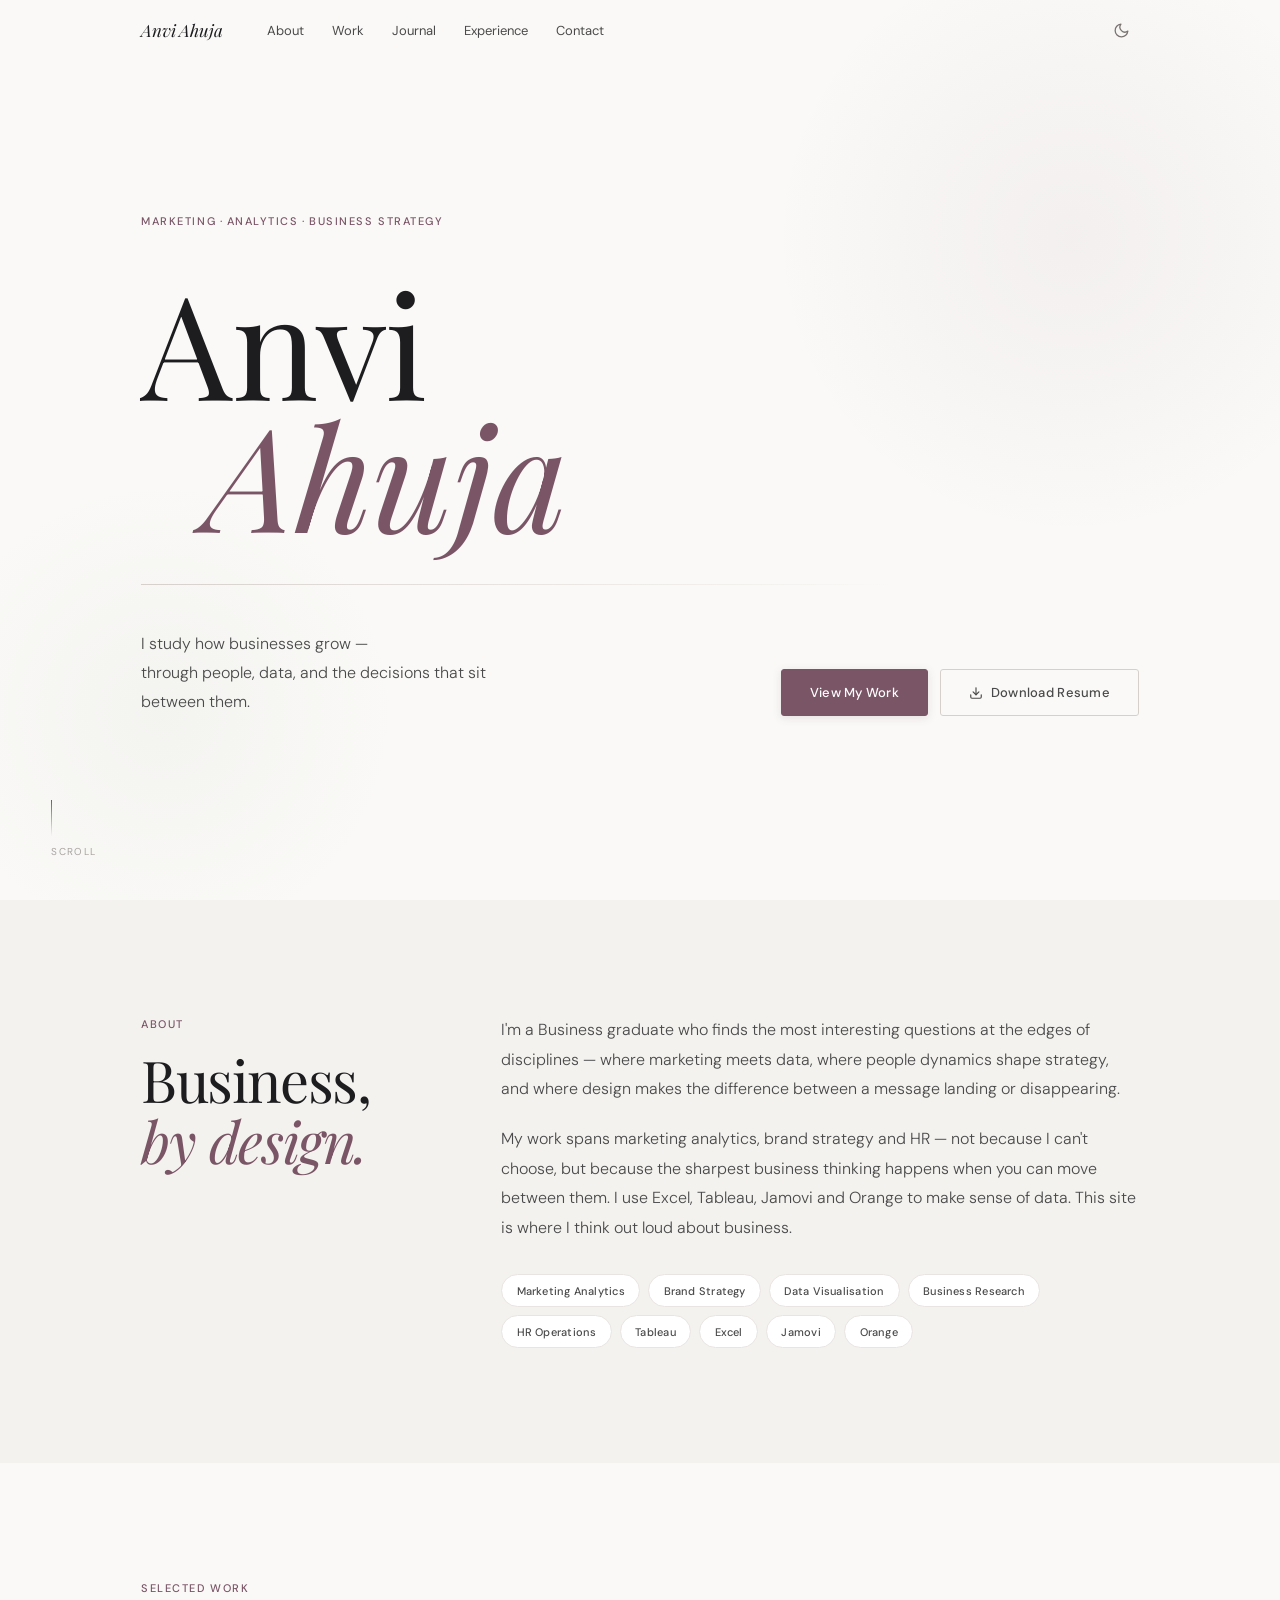
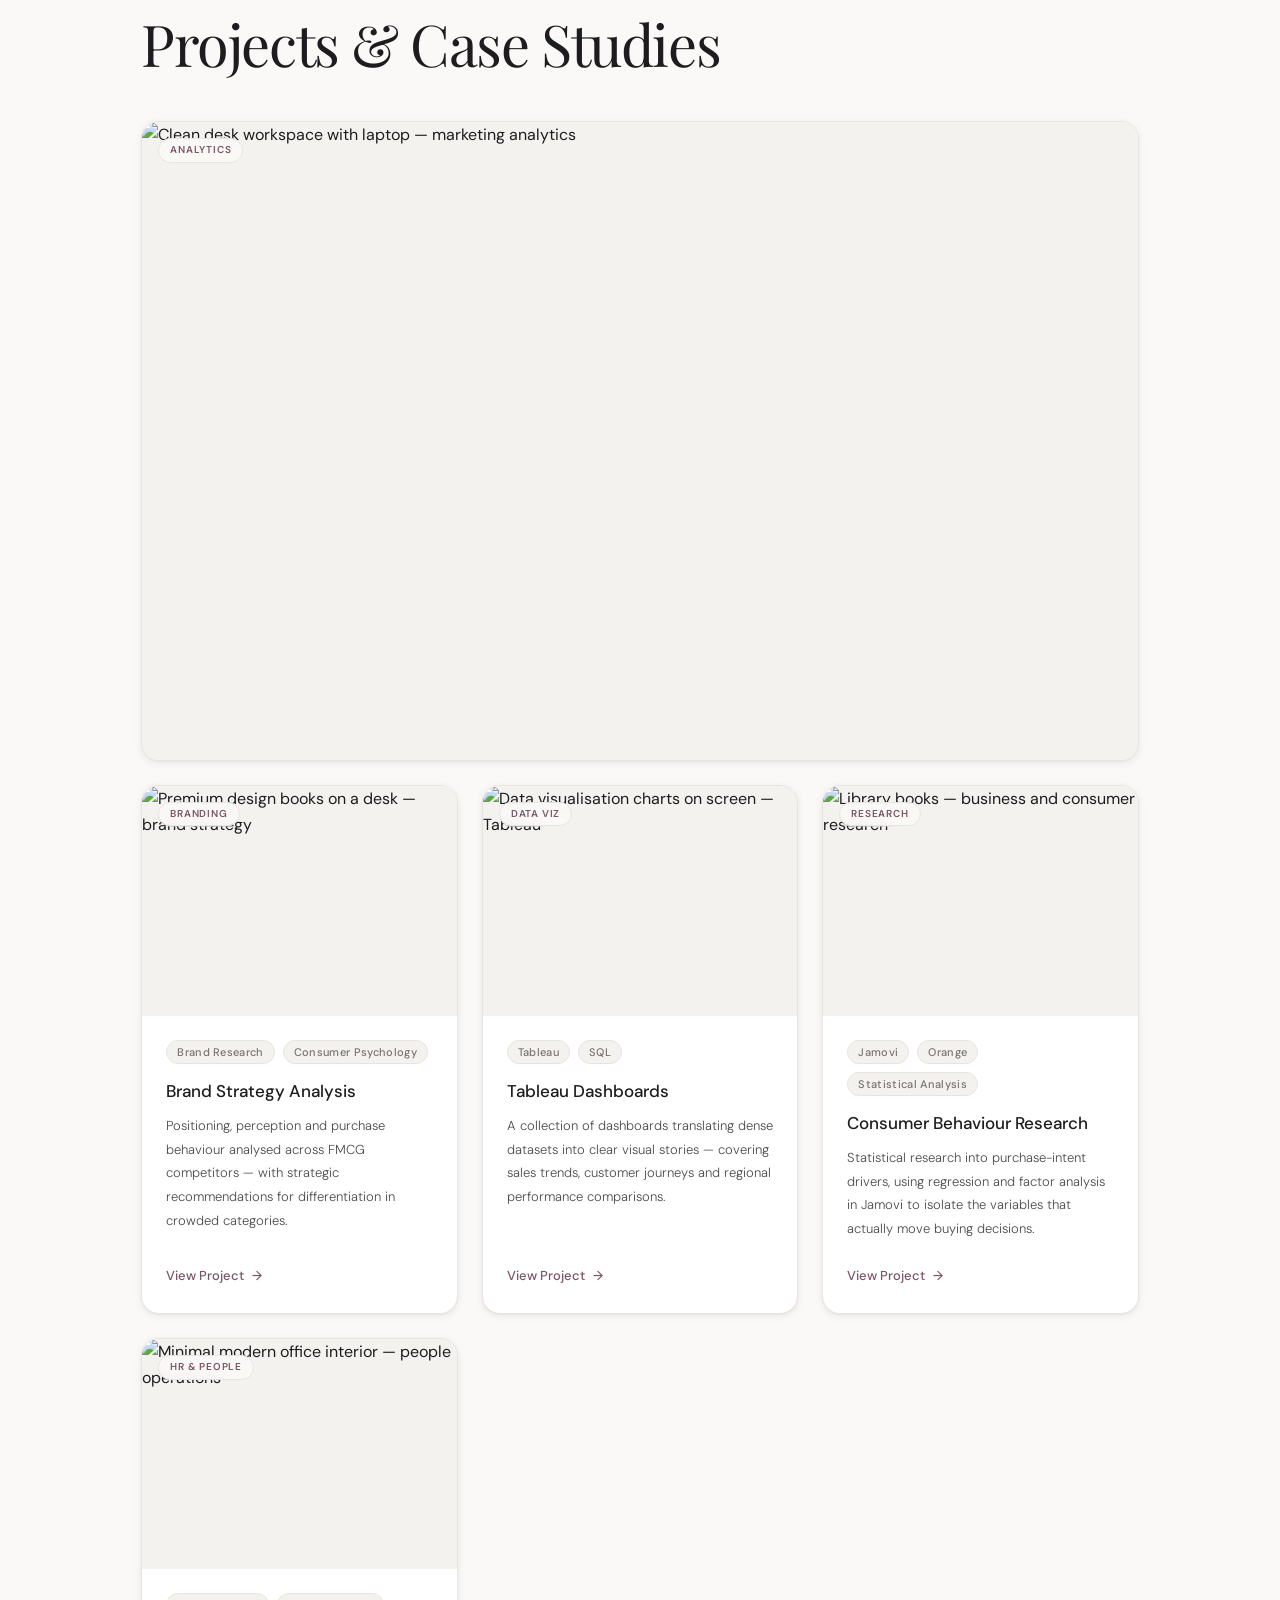
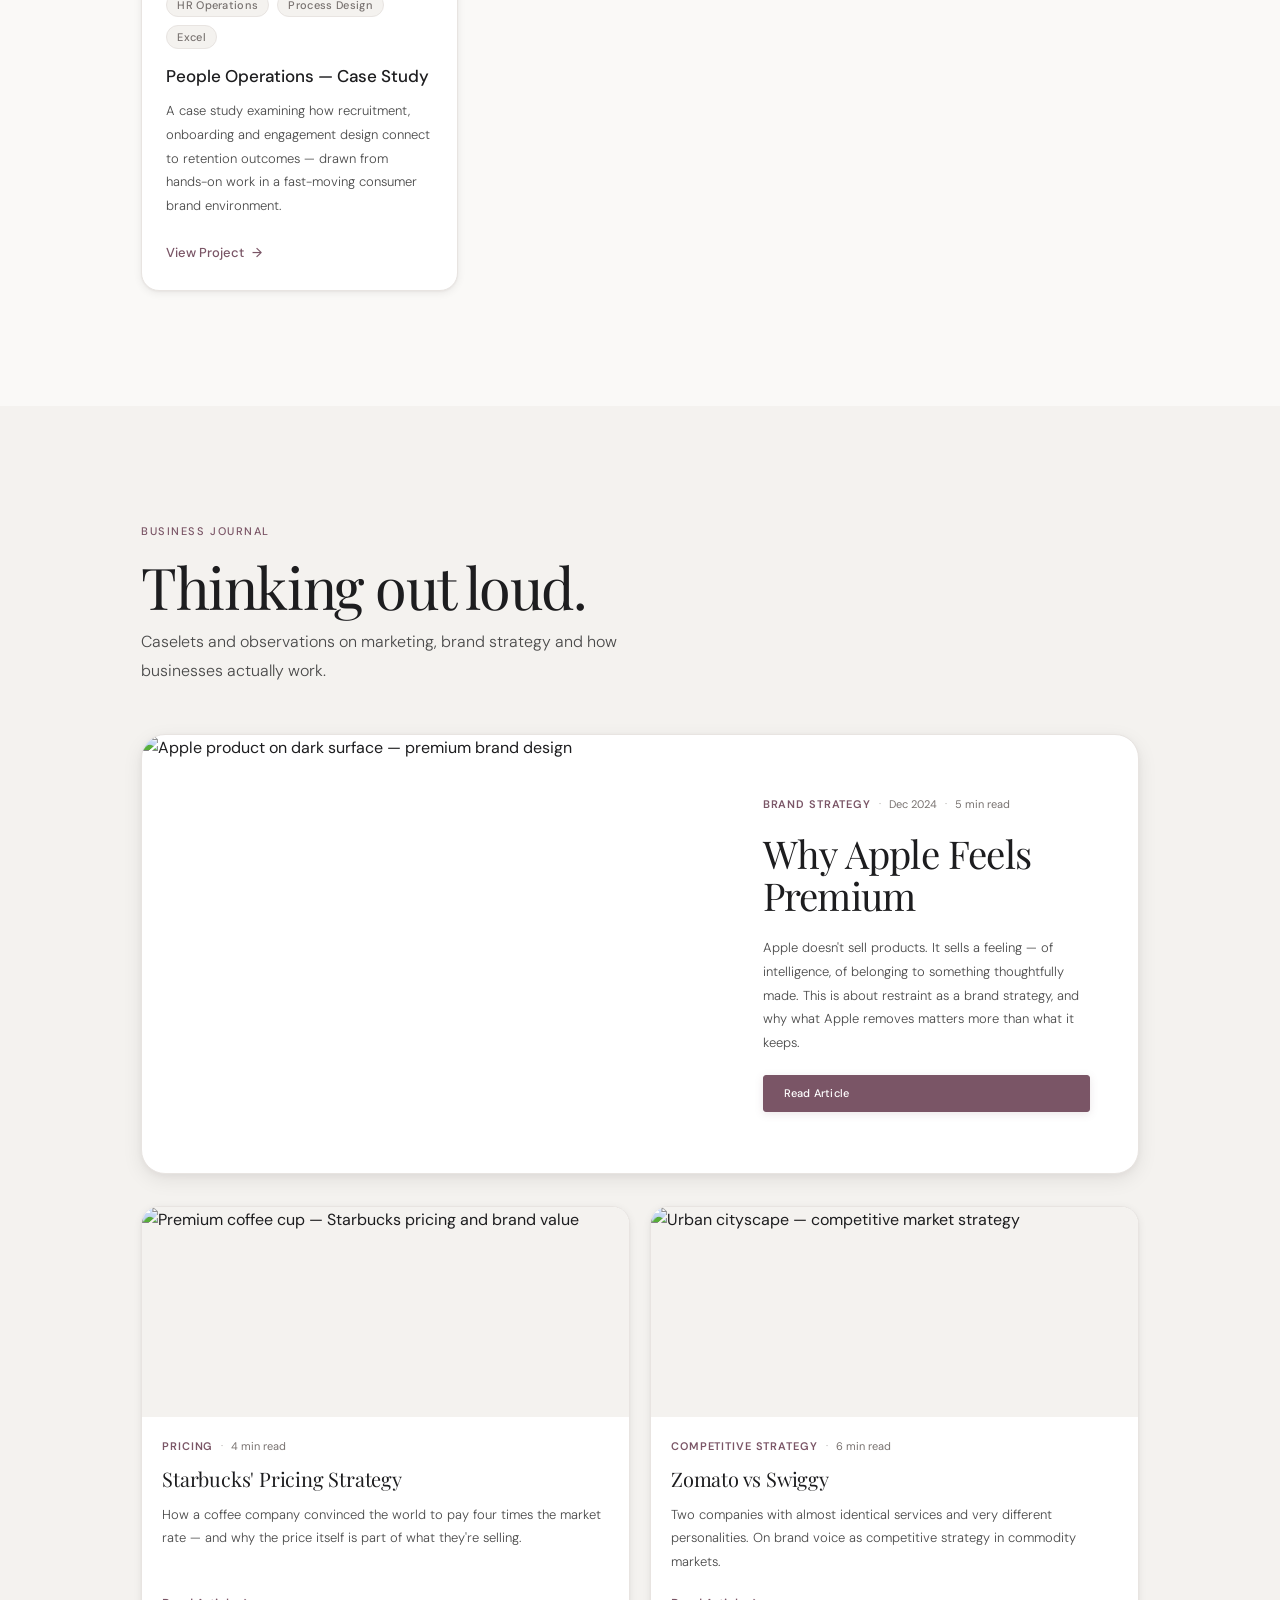
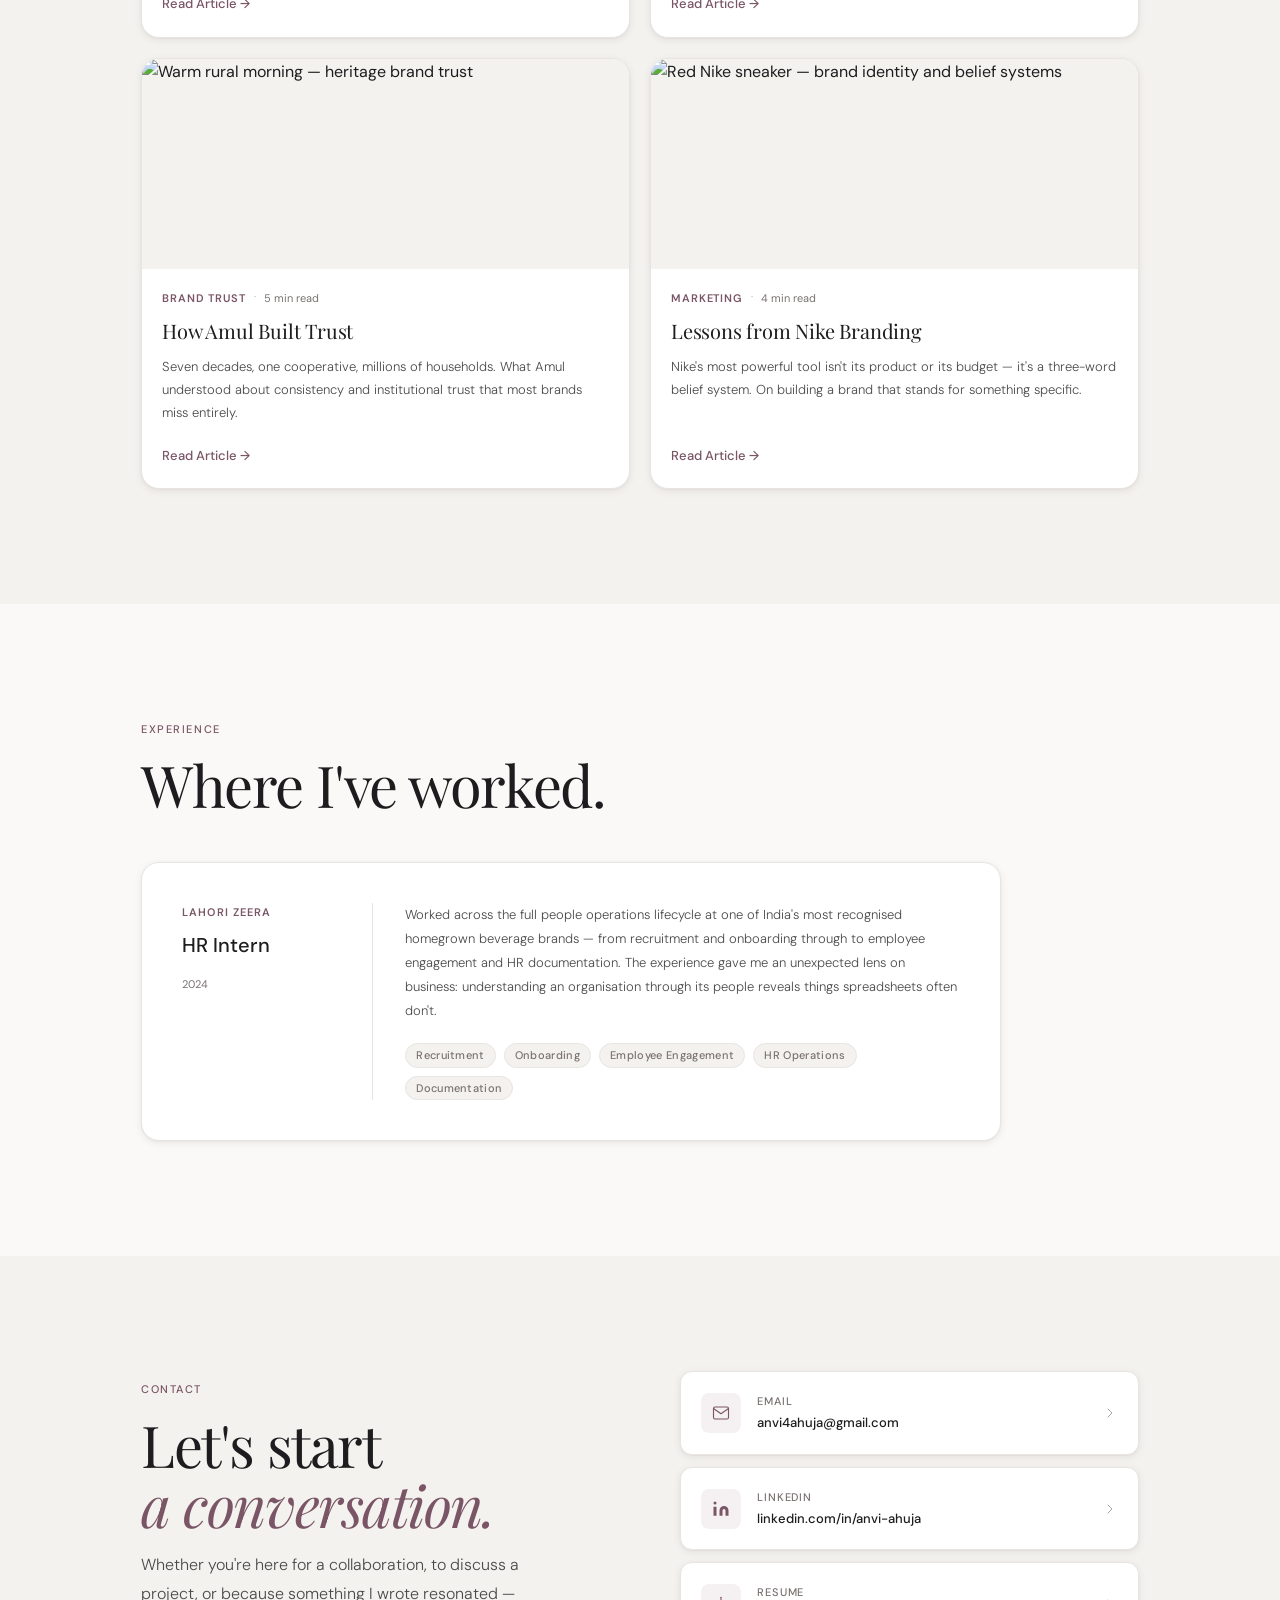
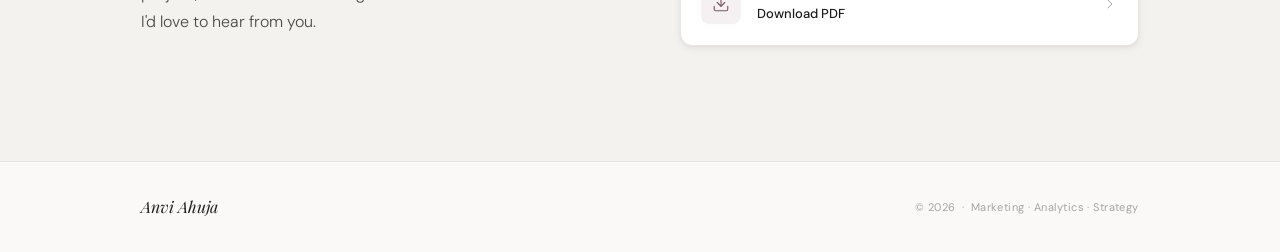
==== commit e3cf1b18: "Add files via upload" ====
--- a/index.html
+++ b/index.html
@@ -1,203 +1,328 @@
 <!DOCTYPE html>
 <html lang="en" data-theme="light">
 <head>
-  <!-- ═══════════════════════════════════════════════
-       META & SEO
-  ═══════════════════════════════════════════════ -->
   <meta charset="UTF-8" />
   <meta name="viewport" content="width=device-width, initial-scale=1.0" />
-  <meta name="description" content="Anvi Ahuja — Marketing, Analytics & Business Strategy. A personal brand and professional knowledge hub." />
+  <meta name="description" content="Anvi Ahuja — Marketing, Analytics and Business Strategy. Personal brand and professional knowledge hub." />
   <meta name="author" content="Anvi Ahuja" />
-  <meta property="og:title" content="Anvi Ahuja · Marketing · Analytics · Strategy" />
-  <meta property="og:description" content="Exploring how businesses grow through people, data, and thoughtful strategy." />
+  <meta property="og:title" content="Anvi Ahuja" />
+  <meta property="og:description" content="Marketing · Analytics · Business Strategy" />
   <meta property="og:type" content="website" />
-  <title>Anvi Ahuja · Marketing · Analytics · Strategy</title>
-
-  <!-- Fonts: Cormorant Garamond (display) + Inter (body) -->
+  <title>Anvi Ahuja</title>
+
   <link rel="preconnect" href="https://fonts.googleapis.com" />
   <link rel="preconnect" href="https://fonts.gstatic.com" crossorigin />
-  <link href="https://fonts.googleapis.com/css2?family=Cormorant+Garamond:ital,wght@0,300;0,400;0,500;1,300;1,400&family=Inter:wght@300;400;500;600&display=swap" rel="stylesheet" />
-
+  <link href="https://fonts.googleapis.com/css2?family=Playfair+Display:ital,wght@0,400;0,500;1,300;1,400&family=DM+Sans:opsz,wght@9..40,300;9..40,400;9..40,500&display=swap" rel="stylesheet" />
   <link rel="stylesheet" href="styles.css" />
 </head>
 
 <body>
-  <!-- Accessibility: skip to content -->
-  <a class="skip-link" href="#main">Skip to main content</a>
-
-  <!-- ═══════════════════════════════════════════════
+  <a class="skip-link" href="#main">Skip to content</a>
+
+  <!-- ─────────────────────────────────────────────────
        NAVIGATION
-  ═══════════════════════════════════════════════ -->
-  <header class="site-header" id="siteHeader" role="banner">
-    <nav class="nav" aria-label="Main navigation">
+  ───────────────────────────────────────────────── -->
+  <header class="site-header" id="siteHeader">
+    <div class="nav-inner">
+
       <a href="#hero" class="nav-wordmark" aria-label="Anvi Ahuja — home">
         Anvi Ahuja
       </a>
 
-      <ul class="nav-links" role="list">
-        <li><a href="#about"      class="nav-link">About</a></li>
-        <li><a href="#experience" class="nav-link">Experience</a></li>
-        <li><a href="#projects"   class="nav-link">Work</a></li>
-        <li><a href="#journal"    class="nav-link">Journal</a></li>
-        <li><a href="#contact"    class="nav-link">Contact</a></li>
-      </ul>
-
-      <div class="nav-actions">
-        <!-- Theme Toggle -->
-        <button class="theme-toggle" id="themeToggle" aria-label="Toggle theme" title="Toggle theme">
-          <!-- Sun -->
-          <svg class="icon-sun" xmlns="http://www.w3.org/2000/svg" width="17" height="17" viewBox="0 0 24 24" fill="none" stroke="currentColor" stroke-width="1.8" stroke-linecap="round" stroke-linejoin="round" aria-hidden="true"><circle cx="12" cy="12" r="5"/><line x1="12" y1="1" x2="12" y2="3"/><line x1="12" y1="21" x2="12" y2="23"/><line x1="4.22" y1="4.22" x2="5.64" y2="5.64"/><line x1="18.36" y1="18.36" x2="19.78" y2="19.78"/><line x1="1" y1="12" x2="3" y2="12"/><line x1="21" y1="12" x2="23" y2="12"/><line x1="4.22" y1="19.78" x2="5.64" y2="18.36"/><line x1="18.36" y1="5.64" x2="19.78" y2="4.22"/></svg>
-          <!-- Moon -->
-          <svg class="icon-moon" xmlns="http://www.w3.org/2000/svg" width="17" height="17" viewBox="0 0 24 24" fill="none" stroke="currentColor" stroke-width="1.8" stroke-linecap="round" stroke-linejoin="round" aria-hidden="true"><path d="M21 12.79A9 9 0 1 1 11.21 3 7 7 0 0 0 21 12.79z"/></svg>
+      <nav aria-label="Primary navigation">
+        <ul class="nav-links" role="list">
+          <li><a href="#about"      class="nav-link">About</a></li>
+          <li><a href="#work"       class="nav-link">Work</a></li>
+          <li><a href="#journal"    class="nav-link">Journal</a></li>
+          <li><a href="#experience" class="nav-link">Experience</a></li>
+          <li><a href="#contact"    class="nav-link">Contact</a></li>
+        </ul>
+      </nav>
+
+      <div class="nav-controls">
+        <button class="theme-toggle" id="themeToggle" aria-label="Toggle dark mode">
+          <svg class="icon-moon" width="17" height="17" viewBox="0 0 24 24" fill="none" stroke="currentColor" stroke-width="1.8" stroke-linecap="round" stroke-linejoin="round" aria-hidden="true"><path d="M21 12.79A9 9 0 1 1 11.21 3 7 7 0 0 0 21 12.79z"/></svg>
+          <svg class="icon-sun"  width="17" height="17" viewBox="0 0 24 24" fill="none" stroke="currentColor" stroke-width="1.8" stroke-linecap="round" stroke-linejoin="round" aria-hidden="true"><circle cx="12" cy="12" r="5"/><line x1="12" y1="1" x2="12" y2="3"/><line x1="12" y1="21" x2="12" y2="23"/><line x1="4.22" y1="4.22" x2="5.64" y2="5.64"/><line x1="18.36" y1="18.36" x2="19.78" y2="19.78"/><line x1="1" y1="12" x2="3" y2="12"/><line x1="21" y1="12" x2="23" y2="12"/><line x1="4.22" y1="19.78" x2="5.64" y2="18.36"/><line x1="18.36" y1="5.64" x2="19.78" y2="4.22"/></svg>
         </button>
-
-        <!-- Hamburger (mobile) -->
-        <button class="hamburger" id="hamburger" aria-label="Open navigation menu" aria-expanded="false" aria-controls="mobileNav">
-          <span></span><span></span>
+        <button class="hamburger" id="hamburger" aria-label="Toggle menu" aria-expanded="false" aria-controls="mobileNav">
+          <span class="ham-bar"></span>
+          <span class="ham-bar"></span>
         </button>
       </div>
-    </nav>
-
-    <!-- Mobile nav drawer -->
-    <div class="mobile-nav" id="mobileNav" aria-hidden="true" role="dialog" aria-label="Navigation">
-      <ul role="list">
-        <li><a href="#about"      class="mobile-nav-link">About</a></li>
-        <li><a href="#experience" class="mobile-nav-link">Experience</a></li>
-        <li><a href="#projects"   class="mobile-nav-link">Work</a></li>
-        <li><a href="#journal"    class="mobile-nav-link">Journal</a></li>
-        <li><a href="#contact"    class="mobile-nav-link">Contact</a></li>
-        <li><a href="assets/resume.pdf" download class="mobile-nav-link mobile-nav-cta">Download Resume</a></li>
-      </ul>
+
+    </div>
+
+    <!-- Mobile nav -->
+    <div class="mobile-nav" id="mobileNav" aria-hidden="true">
+      <nav aria-label="Mobile navigation">
+        <ul role="list">
+          <li><a href="#about"      class="mob-link">About</a></li>
+          <li><a href="#work"       class="mob-link">Work</a></li>
+          <li><a href="#journal"    class="mob-link">Journal</a></li>
+          <li><a href="#experience" class="mob-link">Experience</a></li>
+          <li><a href="#contact"    class="mob-link">Contact</a></li>
+          <li>
+            <a href="assets/resume.pdf" download class="mob-link mob-resume">
+              Download Resume
+              <svg width="14" height="14" viewBox="0 0 24 24" fill="none" stroke="currentColor" stroke-width="2" stroke-linecap="round" stroke-linejoin="round" aria-hidden="true"><path d="M21 15v4a2 2 0 0 1-2 2H5a2 2 0 0 1-2-2v-4"/><polyline points="7 10 12 15 17 10"/><line x1="12" y1="15" x2="12" y2="3"/></svg>
+            </a>
+          </li>
+        </ul>
+      </nav>
     </div>
   </header>
 
-  <!-- ═══════════════════════════════════════════════
-       MAIN
-  ═══════════════════════════════════════════════ -->
   <main id="main">
 
-    <!-- ── HERO ─────────────────────────────────── -->
-    <section class="hero" id="hero" aria-labelledby="hero-name">
-      <div class="hero-inner">
-
-        <p class="hero-discipline fade-up" aria-label="Disciplines">
-          <span>Marketing</span>
-          <span class="sep" aria-hidden="true">·</span>
-          <span>Analytics</span>
-          <span class="sep" aria-hidden="true">·</span>
-          <span>Business Strategy</span>
+    <!-- ─────────────────────────────────────────────────
+         HERO
+         Signature element: name at architectural scale.
+         Typography IS the visual.
+    ───────────────────────────────────────────────── -->
+    <section class="hero" id="hero" aria-label="Introduction">
+
+      <div class="hero-container">
+
+        <p class="hero-kicker" aria-label="Disciplines">
+          Marketing&thinsp;·&thinsp;Analytics&thinsp;·&thinsp;Business Strategy
         </p>
 
-        <h1 class="hero-name fade-up delay-1" id="hero-name">
-          Anvi<br/><em>Ahuja</em>
-        </h1>
-
-        <p class="hero-tagline fade-up delay-2">
-          Exploring how businesses grow through people,<br class="br-desktop"/> data, and thoughtful strategy.
-        </p>
-
-        <div class="hero-actions fade-up delay-3">
-          <a href="#projects" class="btn btn-primary">Explore My Work</a>
-          <a href="assets/resume.pdf" download class="btn btn-ghost">
-            <!-- Download icon -->
-            <svg xmlns="http://www.w3.org/2000/svg" width="14" height="14" viewBox="0 0 24 24" fill="none" stroke="currentColor" stroke-width="2" stroke-linecap="round" stroke-linejoin="round" aria-hidden="true"><path d="M21 15v4a2 2 0 0 1-2 2H5a2 2 0 0 1-2-2v-4"/><polyline points="7 10 12 15 17 10"/><line x1="12" y1="15" x2="12" y2="3"/></svg>
-            Download Resume
-          </a>
+        <div class="hero-name" aria-label="Anvi Ahuja">
+          <span class="hero-name-first reveal">Anvi</span>
+          <span class="hero-name-last reveal delay-1"><em>Ahuja</em></span>
         </div>
-      </div>
-
-      <!-- Decorative lines -->
-      <div class="hero-rule" aria-hidden="true"></div>
+
+        <hr class="hero-rule" aria-hidden="true" />
+
+        <div class="hero-foot reveal delay-2">
+          <p class="hero-tagline">
+            I study how businesses grow —<br class="bp-md"> through people, data,
+            and the decisions that sit between them.
+          </p>
+          <div class="hero-actions">
+            <a href="#work" class="btn btn-primary">View My Work</a>
+            <a href="assets/resume.pdf" download class="btn btn-ghost">
+              <svg width="14" height="14" viewBox="0 0 24 24" fill="none" stroke="currentColor" stroke-width="2" stroke-linecap="round" stroke-linejoin="round" aria-hidden="true"><path d="M21 15v4a2 2 0 0 1-2 2H5a2 2 0 0 1-2-2v-4"/><polyline points="7 10 12 15 17 10"/><line x1="12" y1="15" x2="12" y2="3"/></svg>
+              Download Resume
+            </a>
+          </div>
+        </div>
+
+      </div>
+
+      <div class="hero-scroll-hint" aria-hidden="true">
+        <div class="scroll-track"></div>
+        <span>scroll</span>
+      </div>
+
     </section>
 
-    <!-- ── ABOUT ─────────────────────────────────── -->
-    <section class="section about" id="about" aria-labelledby="about-heading">
+    <!-- ─────────────────────────────────────────────────
+         ABOUT
+    ───────────────────────────────────────────────── -->
+    <section class="section about-section" id="about" aria-labelledby="about-heading">
       <div class="container">
-
-        <div class="section-label fade-up">About</div>
-
         <div class="about-grid">
-          <!-- Photo placeholder -->
-          <!-- 📸 ASSET: Place your photo at assets/photo.jpg (recommended: 500×600px, warm-toned) -->
-          <div class="about-photo-col fade-up">
-            <div class="about-photo-frame">
-              <img
-                src="assets/photo.jpg"
-                alt="Anvi Ahuja"
-                class="about-photo"
-                loading="lazy"
-                onerror="this.closest('.about-photo-frame').classList.add('photo-empty')"
-              />
-            </div>
-          </div>
-
-          <!-- Text -->
-          <div class="about-text-col">
-            <h2 class="section-heading fade-up" id="about-heading">
-              Business, through<br/> people and data.
+
+          <div class="about-col-left">
+            <p class="eyebrow reveal">About</p>
+            <h2 class="display-heading reveal delay-1" id="about-heading">
+              Business,<br><em>by design.</em>
             </h2>
-
-            <div class="about-body fade-up">
+          </div>
+
+          <div class="about-col-right">
+            <div class="about-body reveal delay-1">
               <p>
-                I'm a Business graduate with a genuine curiosity for how companies grow, compete, and connect with people. My interests sit at the intersection of marketing, analytics, branding, and strategy — and I find that the most interesting business questions live exactly there.
+                I'm a Business graduate who finds the most interesting questions at
+                the edges of disciplines — where marketing meets data, where people
+                dynamics shape strategy, and where design makes the difference between
+                a message landing or disappearing.
               </p>
               <p>
-                During my internship at <strong>Lahori Zeera</strong>, I worked across the full HR lifecycle — from recruitment and onboarding to employee engagement and operations. It taught me something I hadn't expected: understanding a business through its people is just as revealing as any spreadsheet.
-              </p>
-              <p>
-                I work with <strong>Excel, Tableau, Jamovi, and Orange</strong> to make sense of data — not because numbers are the destination, but because they're often the clearest path to a good decision. I'm preparing for an MBA, and I'm building this space to think out loud along the way.
-              </p>
-            </div>
-
-            <!-- Skill chips -->
-            <div class="skills fade-up" aria-label="Skills">
-              <span class="chip">Excel</span>
-              <span class="chip">Tableau</span>
-              <span class="chip">Jamovi</span>
-              <span class="chip">Orange</span>
-              <span class="chip">Marketing Analytics</span>
-              <span class="chip">Data Visualization</span>
-              <span class="chip">Business Strategy</span>
-              <span class="chip">HR Operations</span>
-              <span class="chip">Recruitment</span>
-            </div>
-          </div>
+                My work spans marketing analytics, brand strategy and HR — not because
+                I can't choose, but because the sharpest business thinking happens when
+                you can move between them. I use Excel, Tableau, Jamovi and Orange to
+                make sense of data. This site is where I think out loud about business.
+              </p>
+            </div>
+
+            <ul class="skill-list reveal delay-2" aria-label="Skills and tools">
+              <li class="skill-chip">Marketing Analytics</li>
+              <li class="skill-chip">Brand Strategy</li>
+              <li class="skill-chip">Data Visualisation</li>
+              <li class="skill-chip">Business Research</li>
+              <li class="skill-chip">HR Operations</li>
+              <li class="skill-chip">Tableau</li>
+              <li class="skill-chip">Excel</li>
+              <li class="skill-chip">Jamovi</li>
+              <li class="skill-chip">Orange</li>
+            </ul>
+          </div>
+
         </div>
-
       </div>
     </section>
 
-    <!-- ── EXPERIENCE ────────────────────────────── -->
-    <section class="section experience" id="experience" aria-labelledby="exp-heading">
+    <!-- ─────────────────────────────────────────────────
+         WORK — Premium case-study cards
+    ───────────────────────────────────────────────── -->
+    <section class="section work-section" id="work" aria-labelledby="work-heading">
       <div class="container">
 
-        <div class="section-label fade-up">Experience</div>
-        <h2 class="section-heading fade-up" id="exp-heading">Where I've worked.</h2>
-
-        <div class="timeline fade-up">
-          <div class="timeline-spine" aria-hidden="true"></div>
-
-          <!-- Experience card -->
-          <article class="timeline-item" aria-labelledby="exp1-title">
-            <div class="timeline-dot" aria-hidden="true"></div>
-            <div class="timeline-card">
-              <div class="timeline-card-top">
-                <div>
-                  <p class="timeline-company">Lahori Zeera</p>
-                  <h3 class="timeline-role" id="exp1-title">HR Intern</h3>
-                </div>
-                <time class="timeline-period" datetime="2024">2024</time>
-              </div>
-              <p class="timeline-desc">
-                Worked across the full HR cycle at one of India's most recognized homegrown beverage brands. I supported recruitment and onboarding processes, helped design employee engagement initiatives, managed HR documentation, and contributed to day-to-day HR operations. The experience deepened my understanding of how people strategy connects to business outcomes.
-              </p>
-              <div class="timeline-tags" aria-label="Focus areas">
-                <span class="tag">Recruitment</span>
-                <span class="tag">Onboarding</span>
-                <span class="tag">Employee Engagement</span>
+        <header class="section-header reveal">
+          <p class="eyebrow">Selected Work</p>
+          <h2 class="display-heading" id="work-heading">Projects &amp; Case Studies</h2>
+        </header>
+
+        <div class="work-grid">
+
+          <!-- Project 1 — featured, spans full width -->
+          <article class="work-card work-card-featured reveal" aria-labelledby="wc1-title">
+            <div class="wc-img-wrap">
+              <!-- Editorial: minimal desk with laptop — Olia Gozha, Unsplash -->
+              <img
+                src="https://images.unsplash.com/photo-1498050108023-c5249f4df085?w=1400&q=80&auto=format&fit=crop"
+                alt="Clean desk workspace with laptop — marketing analytics"
+                class="wc-img"
+                loading="eager"
+              />
+              <span class="wc-badge">Analytics</span>
+            </div>
+            <div class="wc-body">
+              <div class="wc-tags">
+                <span class="tag">Tableau</span>
+                <span class="tag">Excel</span>
+                <span class="tag">Python</span>
+              </div>
+              <h3 class="wc-title" id="wc1-title">Marketing Analytics Dashboard</h3>
+              <p class="wc-desc">
+                A multi-channel performance dashboard tracking campaign ROI, customer
+                segmentation and conversion funnels. Built to give marketing teams a
+                single source of truth across paid, organic and email channels — with
+                clear visualisations that actually get used in decisions.
+              </p>
+              <a href="#" class="wc-link" aria-label="View Marketing Analytics Dashboard">
+                View Project <span aria-hidden="true">→</span>
+              </a>
+            </div>
+          </article>
+
+          <!-- Project 2 -->
+          <article class="work-card reveal" aria-labelledby="wc2-title">
+            <div class="wc-img-wrap">
+              <!-- Editorial: premium brand books — Unsplash -->
+              <img
+                src="https://images.unsplash.com/photo-1512820790803-83ca734da794?w=900&q=80&auto=format&fit=crop"
+                alt="Premium design books on a desk — brand strategy"
+                class="wc-img"
+                loading="lazy"
+              />
+              <span class="wc-badge">Branding</span>
+            </div>
+            <div class="wc-body">
+              <div class="wc-tags">
+                <span class="tag">Brand Research</span>
+                <span class="tag">Consumer Psychology</span>
+              </div>
+              <h3 class="wc-title" id="wc2-title">Brand Strategy Analysis</h3>
+              <p class="wc-desc">
+                Positioning, perception and purchase behaviour analysed across FMCG
+                competitors — with strategic recommendations for differentiation in
+                crowded categories.
+              </p>
+              <a href="#" class="wc-link" aria-label="View Brand Strategy Analysis">
+                View Project <span aria-hidden="true">→</span>
+              </a>
+            </div>
+          </article>
+
+          <!-- Project 3 -->
+          <article class="work-card reveal delay-1" aria-labelledby="wc3-title">
+            <div class="wc-img-wrap">
+              <!-- Editorial: data charts — Carlos Muza, Unsplash -->
+              <img
+                src="https://images.unsplash.com/photo-1551288049-bebda4e38f71?w=900&q=80&auto=format&fit=crop"
+                alt="Data visualisation charts on screen — Tableau"
+                class="wc-img"
+                loading="lazy"
+              />
+              <span class="wc-badge">Data Viz</span>
+            </div>
+            <div class="wc-body">
+              <div class="wc-tags">
+                <span class="tag">Tableau</span>
+                <span class="tag">SQL</span>
+              </div>
+              <h3 class="wc-title" id="wc3-title">Tableau Dashboards</h3>
+              <p class="wc-desc">
+                A collection of dashboards translating dense datasets into clear
+                visual stories — covering sales trends, customer journeys and
+                regional performance comparisons.
+              </p>
+              <a href="#" class="wc-link" aria-label="View Tableau Dashboards">
+                View Project <span aria-hidden="true">→</span>
+              </a>
+            </div>
+          </article>
+
+          <!-- Project 4 -->
+          <article class="work-card reveal" aria-labelledby="wc4-title">
+            <div class="wc-img-wrap">
+              <!-- Editorial: library books — Janko Ferlič, Unsplash -->
+              <img
+                src="https://images.unsplash.com/photo-1481627834876-b7833e8f5570?w=900&q=80&auto=format&fit=crop"
+                alt="Library books — business and consumer research"
+                class="wc-img"
+                loading="lazy"
+              />
+              <span class="wc-badge">Research</span>
+            </div>
+            <div class="wc-body">
+              <div class="wc-tags">
+                <span class="tag">Jamovi</span>
+                <span class="tag">Orange</span>
+                <span class="tag">Statistical Analysis</span>
+              </div>
+              <h3 class="wc-title" id="wc4-title">Consumer Behaviour Research</h3>
+              <p class="wc-desc">
+                Statistical research into purchase-intent drivers, using regression
+                and factor analysis in Jamovi to isolate the variables that actually
+                move buying decisions.
+              </p>
+              <a href="#" class="wc-link" aria-label="View Consumer Behaviour Research">
+                View Project <span aria-hidden="true">→</span>
+              </a>
+            </div>
+          </article>
+
+          <!-- Project 5 -->
+          <article class="work-card reveal delay-1" aria-labelledby="wc5-title">
+            <div class="wc-img-wrap">
+              <!-- Editorial: minimal modern office interior — Annie Spratt, Unsplash -->
+              <img
+                src="https://images.unsplash.com/photo-1497366216548-37526070297c?w=900&q=80&auto=format&fit=crop"
+                alt="Minimal modern office interior — people operations"
+                class="wc-img"
+                loading="lazy"
+              />
+              <span class="wc-badge">HR & People</span>
+            </div>
+            <div class="wc-body">
+              <div class="wc-tags">
                 <span class="tag">HR Operations</span>
-                <span class="tag">Documentation</span>
-              </div>
+                <span class="tag">Process Design</span>
+                <span class="tag">Excel</span>
+              </div>
+              <h3 class="wc-title" id="wc5-title">People Operations — Case Study</h3>
+              <p class="wc-desc">
+                A case study examining how recruitment, onboarding and engagement
+                design connect to retention outcomes — drawn from hands-on work in
+                a fast-moving consumer brand environment.
+              </p>
+              <a href="#" class="wc-link" aria-label="View People Operations Case Study">
+                View Project <span aria-hidden="true">→</span>
+              </a>
             </div>
           </article>
 
@@ -205,113 +330,172 @@
       </div>
     </section>
 
-    <!-- ── PROJECTS ──────────────────────────────── -->
-    <section class="section projects" id="projects" aria-labelledby="projects-heading">
+    <!-- ─────────────────────────────────────────────────
+         JOURNAL — Editorial publication layout
+         To add a new article: duplicate any <article class="jc">
+         block, update the image URL, category, date, read time,
+         title and description. Layout is automatic.
+    ───────────────────────────────────────────────── -->
+    <section class="section journal-section" id="journal" aria-labelledby="journal-heading">
       <div class="container">
 
-        <div class="section-label fade-up">Selected Work</div>
-        <h2 class="section-heading fade-up" id="projects-heading">Projects & case studies.</h2>
-
-        <div class="projects-grid">
-
-          <!-- Project 1 -->
-          <!-- 📸 ASSET: assets/project-analytics.jpg (800×500px) -->
-          <article class="project-card fade-up" aria-labelledby="p1-title">
-            <div class="project-img-wrap">
-              <img src="assets/project-analytics.jpg" alt="Marketing Analytics Dashboard" loading="lazy" class="project-img" onerror="this.parentElement.classList.add('img-empty')" />
-              <span class="project-badge">Analytics</span>
-            </div>
-            <div class="project-body">
-              <h3 class="project-title" id="p1-title">Marketing Analytics Dashboard</h3>
-              <p class="project-desc">An interactive dashboard visualising campaign performance metrics, customer segmentation, and ROI across channels — built to support data-driven marketing decisions.</p>
-              <div class="project-tools" aria-label="Tools used">
-                <span class="tool">Excel</span>
-                <span class="tool">Tableau</span>
-              </div>
-            </div>
-            <div class="project-footer">
-              <a href="#" class="project-link" aria-label="View Marketing Analytics Dashboard">View Project →</a>
-            </div>
-          </article>
-
-          <!-- Project 2 -->
-          <!-- 📸 ASSET: assets/project-brand.jpg -->
-          <article class="project-card fade-up delay-1" aria-labelledby="p2-title">
-            <div class="project-img-wrap">
-              <img src="assets/project-brand.jpg" alt="Brand Strategy Analysis" loading="lazy" class="project-img" onerror="this.parentElement.classList.add('img-empty')" />
-              <span class="project-badge">Branding</span>
-            </div>
-            <div class="project-body">
-              <h3 class="project-title" id="p2-title">Brand Strategy Analysis</h3>
-              <p class="project-desc">A structured analysis of brand positioning, visual identity, and consumer perception for an FMCG brand, with strategic recommendations for market expansion.</p>
-              <div class="project-tools" aria-label="Tools used">
-                <span class="tool">Research</span>
-                <span class="tool">Strategic Frameworks</span>
-              </div>
-            </div>
-            <div class="project-footer">
-              <a href="#" class="project-link" aria-label="View Brand Strategy Analysis">View Project →</a>
-            </div>
-          </article>
-
-          <!-- Project 3 -->
-          <!-- 📸 ASSET: assets/project-research.jpg -->
-          <article class="project-card fade-up" aria-labelledby="p3-title">
-            <div class="project-img-wrap">
-              <img src="assets/project-research.jpg" alt="Business Research" loading="lazy" class="project-img" onerror="this.parentElement.classList.add('img-empty')" />
-              <span class="project-badge">Research</span>
-            </div>
-            <div class="project-body">
-              <h3 class="project-title" id="p3-title">Business Research</h3>
-              <p class="project-desc">Original research exploring consumer behaviour patterns, using statistical analysis in Jamovi and Orange to uncover actionable insights for business strategy.</p>
-              <div class="project-tools" aria-label="Tools used">
-                <span class="tool">Jamovi</span>
-                <span class="tool">Orange</span>
-              </div>
-            </div>
-            <div class="project-footer">
-              <a href="#" class="project-link" aria-label="View Business Research">View Project →</a>
-            </div>
-          </article>
-
-          <!-- Project 4 -->
-          <!-- 📸 ASSET: assets/project-tableau.jpg -->
-          <article class="project-card fade-up delay-1" aria-labelledby="p4-title">
-            <div class="project-img-wrap">
-              <img src="assets/project-tableau.jpg" alt="Tableau Dashboards" loading="lazy" class="project-img" onerror="this.parentElement.classList.add('img-empty')" />
-              <span class="project-badge">Data Viz</span>
-            </div>
-            <div class="project-body">
-              <h3 class="project-title" id="p4-title">Tableau Dashboards</h3>
-              <p class="project-desc">A collection of Tableau dashboards translating complex datasets into clear, visual stories — covering sales performance, customer journeys, and market trends.</p>
-              <div class="project-tools" aria-label="Tools used">
-                <span class="tool">Tableau</span>
-                <span class="tool">Excel</span>
-              </div>
-            </div>
-            <div class="project-footer">
-              <a href="#" class="project-link" aria-label="View Tableau Dashboards">View Project →</a>
-            </div>
-          </article>
-
-          <!-- Project 5 -->
-          <!-- 📸 ASSET: assets/project-hr.jpg -->
-          <article class="project-card fade-up" aria-labelledby="p5-title">
-            <div class="project-img-wrap">
-              <img src="assets/project-hr.jpg" alt="HR Internship" loading="lazy" class="project-img" onerror="this.parentElement.classList.add('img-empty')" />
-              <span class="project-badge">HR & People</span>
-            </div>
-            <div class="project-body">
-              <h3 class="project-title" id="p5-title">HR Internship — Lahori Zeera</h3>
-              <p class="project-desc">A reflective case study of my HR internship experience: what I observed, what I learned about people operations, and how it shaped my view of business strategy.</p>
-              <div class="project-tools" aria-label="Tools used">
-                <span class="tool">HR Operations</span>
-                <span class="tool">Excel</span>
-                <span class="tool">Engagement Design</span>
-              </div>
-            </div>
-            <div class="project-footer">
-              <a href="#" class="project-link" aria-label="View HR Internship case study">View Project →</a>
+        <header class="section-header reveal">
+          <p class="eyebrow">Business Journal</p>
+          <h2 class="display-heading" id="journal-heading">Thinking out loud.</h2>
+          <p class="section-intro reveal delay-1">
+            Caselets and observations on marketing, brand strategy
+            and how businesses actually work.
+          </p>
+        </header>
+
+        <!-- Featured article — editorial wide format -->
+        <article class="j-featured reveal" aria-labelledby="j1-title">
+          <div class="j-feat-img-wrap">
+            <!-- Editorial: premium Apple product — James Yarema, Unsplash -->
+            <img
+              src="https://images.unsplash.com/photo-1611532736597-de2d4265fba3?w=1400&q=80&auto=format&fit=crop"
+              alt="Apple product on dark surface — premium brand design"
+              class="j-feat-img"
+              loading="lazy"
+            />
+          </div>
+          <div class="j-feat-body">
+            <div class="j-meta">
+              <span class="j-cat">Brand Strategy</span>
+              <span class="j-sep" aria-hidden="true">·</span>
+              <time class="j-time" datetime="2024-12">Dec 2024</time>
+              <span class="j-sep" aria-hidden="true">·</span>
+              <span class="j-read">5 min read</span>
+            </div>
+            <h3 class="j-feat-title" id="j1-title">Why Apple Feels Premium</h3>
+            <p class="j-feat-desc">
+              Apple doesn't sell products. It sells a feeling — of intelligence,
+              of belonging to something thoughtfully made. This is about restraint
+              as a brand strategy, and why what Apple removes matters more than
+              what it keeps.
+            </p>
+            <a href="#" class="btn btn-primary btn-sm" aria-label="Read: Why Apple Feels Premium">
+              Read Article
+            </a>
+          </div>
+        </article>
+
+        <!-- Journal grid -->
+        <div class="j-grid">
+
+          <!-- Article 2 -->
+          <article class="jc reveal" aria-labelledby="j2-title">
+            <div class="jc-img-wrap">
+              <!-- Editorial: coffee cup, warm tones — Tyler Nix, Unsplash -->
+              <img
+                src="https://images.unsplash.com/photo-1495474472287-4d71bcdd2085?w=800&q=80&auto=format&fit=crop"
+                alt="Premium coffee cup — Starbucks pricing and brand value"
+                class="jc-img"
+                loading="lazy"
+              />
+            </div>
+            <div class="jc-body">
+              <div class="j-meta">
+                <span class="j-cat">Pricing</span>
+                <span class="j-sep" aria-hidden="true">·</span>
+                <span class="j-read">4 min read</span>
+              </div>
+              <h3 class="jc-title" id="j2-title">Starbucks' Pricing Strategy</h3>
+              <p class="jc-desc">
+                How a coffee company convinced the world to pay four times the
+                market rate — and why the price itself is part of what they're
+                selling.
+              </p>
+              <a href="#" class="j-link" aria-label="Read: Starbucks Pricing Strategy">
+                Read Article →
+              </a>
+            </div>
+          </article>
+
+          <!-- Article 3 -->
+          <article class="jc reveal delay-1" aria-labelledby="j3-title">
+            <div class="jc-img-wrap">
+              <!-- Editorial: city skyline at dusk — Unsplash -->
+              <img
+                src="https://images.unsplash.com/photo-1477959858617-67f85cf4f1df?w=800&q=80&auto=format&fit=crop"
+                alt="Urban cityscape — competitive market strategy"
+                class="jc-img"
+                loading="lazy"
+              />
+            </div>
+            <div class="jc-body">
+              <div class="j-meta">
+                <span class="j-cat">Competitive Strategy</span>
+                <span class="j-sep" aria-hidden="true">·</span>
+                <span class="j-read">6 min read</span>
+              </div>
+              <h3 class="jc-title" id="j3-title">Zomato vs Swiggy</h3>
+              <p class="jc-desc">
+                Two companies with almost identical services and very different
+                personalities. On brand voice as competitive strategy in
+                commodity markets.
+              </p>
+              <a href="#" class="j-link" aria-label="Read: Zomato vs Swiggy">
+                Read Article →
+              </a>
+            </div>
+          </article>
+
+          <!-- Article 4 -->
+          <article class="jc reveal" aria-labelledby="j4-title">
+            <div class="jc-img-wrap">
+              <!-- Editorial: warm countryside morning — Unsplash -->
+              <img
+                src="https://images.unsplash.com/photo-1530836369250-ef72a3f5cda8?w=800&q=80&auto=format&fit=crop"
+                alt="Warm rural morning — heritage brand trust"
+                class="jc-img"
+                loading="lazy"
+              />
+            </div>
+            <div class="jc-body">
+              <div class="j-meta">
+                <span class="j-cat">Brand Trust</span>
+                <span class="j-sep" aria-hidden="true">·</span>
+                <span class="j-read">5 min read</span>
+              </div>
+              <h3 class="jc-title" id="j4-title">How Amul Built Trust</h3>
+              <p class="jc-desc">
+                Seven decades, one cooperative, millions of households. What
+                Amul understood about consistency and institutional trust that
+                most brands miss entirely.
+              </p>
+              <a href="#" class="j-link" aria-label="Read: How Amul Built Trust">
+                Read Article →
+              </a>
+            </div>
+          </article>
+
+          <!-- Article 5 -->
+          <article class="jc reveal delay-1" aria-labelledby="j5-title">
+            <div class="jc-img-wrap">
+              <!-- Editorial: Nike sneakers clean — Chander R, Unsplash -->
+              <img
+                src="https://images.unsplash.com/photo-1542291026-7eec264c27ff?w=800&q=80&auto=format&fit=crop"
+                alt="Red Nike sneaker — brand identity and belief systems"
+                class="jc-img"
+                loading="lazy"
+              />
+            </div>
+            <div class="jc-body">
+              <div class="j-meta">
+                <span class="j-cat">Marketing</span>
+                <span class="j-sep" aria-hidden="true">·</span>
+                <span class="j-read">4 min read</span>
+              </div>
+              <h3 class="jc-title" id="j5-title">Lessons from Nike Branding</h3>
+              <p class="jc-desc">
+                Nike's most powerful tool isn't its product or its budget — it's a
+                three-word belief system. On building a brand that stands for
+                something specific.
+              </p>
+              <a href="#" class="j-link" aria-label="Read: Lessons from Nike Branding">
+                Read Article →
+              </a>
             </div>
           </article>
 
@@ -319,180 +503,114 @@
       </div>
     </section>
 
-    <!-- ── BUSINESS JOURNAL ──────────────────────── -->
-    <section class="section journal" id="journal" aria-labelledby="journal-heading">
+    <!-- ─────────────────────────────────────────────────
+         EXPERIENCE — Appears once, naturally
+    ───────────────────────────────────────────────── -->
+    <section class="section exp-section" id="experience" aria-labelledby="exp-heading">
       <div class="container">
 
-        <div class="journal-header fade-up">
-          <div>
-            <div class="section-label">Business Journal</div>
-            <h2 class="section-heading" id="journal-heading">
-              Thinking out loud<br/>about business.
+        <header class="section-header reveal">
+          <p class="eyebrow">Experience</p>
+          <h2 class="display-heading" id="exp-heading">Where I've worked.</h2>
+        </header>
+
+        <div class="exp-card reveal delay-1">
+          <div class="exp-left">
+            <p class="exp-company">Lahori Zeera</p>
+            <h3 class="exp-role">HR Intern</h3>
+            <time class="exp-period" datetime="2024">2024</time>
+          </div>
+          <div class="exp-divider" aria-hidden="true"></div>
+          <div class="exp-right">
+            <p class="exp-desc">
+              Worked across the full people operations lifecycle at one of India's
+              most recognised homegrown beverage brands — from recruitment and
+              onboarding through to employee engagement and HR documentation. The
+              experience gave me an unexpected lens on business: understanding an
+              organisation through its people reveals things spreadsheets often don't.
+            </p>
+            <div class="exp-tags">
+              <span class="tag">Recruitment</span>
+              <span class="tag">Onboarding</span>
+              <span class="tag">Employee Engagement</span>
+              <span class="tag">HR Operations</span>
+              <span class="tag">Documentation</span>
+            </div>
+          </div>
+        </div>
+
+      </div>
+    </section>
+
+    <!-- ─────────────────────────────────────────────────
+         CONTACT
+    ───────────────────────────────────────────────── -->
+    <section class="section contact-section" id="contact" aria-labelledby="contact-heading">
+      <div class="container">
+        <div class="contact-grid">
+
+          <div class="contact-left reveal">
+            <p class="eyebrow">Contact</p>
+            <h2 class="display-heading" id="contact-heading">
+              Let's start<br><em>a conversation.</em>
             </h2>
-            <p class="journal-subhead">
-              Caselets, observations, and ideas on marketing, brand strategy, and how companies think.
+            <p class="contact-intro">
+              Whether you're here for a collaboration, to discuss a project, or
+              because something I wrote resonated — I'd love to hear from you.
             </p>
           </div>
+
+          <div class="contact-right reveal delay-1">
+
+            <a href="mailto:anvi4ahuja@gmail.com" class="contact-card" aria-label="Email Anvi at anvi4ahuja@gmail.com">
+              <div class="cc-icon" aria-hidden="true">
+                <svg width="18" height="18" viewBox="0 0 24 24" fill="none" stroke="currentColor" stroke-width="1.5" stroke-linecap="round" stroke-linejoin="round"><path d="M4 4h16c1.1 0 2 .9 2 2v12c0 1.1-.9 2-2 2H4c-1.1 0-2-.9-2-2V6c0-1.1.9-2 2-2z"/><polyline points="22,6 12,13 2,6"/></svg>
+              </div>
+              <div class="cc-text">
+                <span class="cc-label">Email</span>
+                <span class="cc-value">anvi4ahuja@gmail.com</span>
+              </div>
+              <svg class="cc-arrow" width="16" height="16" viewBox="0 0 24 24" fill="none" stroke="currentColor" stroke-width="1.5" stroke-linecap="round" stroke-linejoin="round" aria-hidden="true"><polyline points="9 18 15 12 9 6"/></svg>
+            </a>
+
+            <a href="https://www.linkedin.com/in/anvi-ahuja" target="_blank" rel="noopener noreferrer" class="contact-card" aria-label="Anvi Ahuja on LinkedIn (opens in new tab)">
+              <div class="cc-icon" aria-hidden="true">
+                <svg width="18" height="18" viewBox="0 0 24 24" fill="currentColor"><path d="M16 8a6 6 0 0 1 6 6v7h-4v-7a2 2 0 0 0-2-2 2 2 0 0 0-2 2v7h-4v-7a6 6 0 0 1 6-6z"/><rect x="2" y="9" width="4" height="12"/><circle cx="4" cy="4" r="2"/></svg>
+              </div>
+              <div class="cc-text">
+                <span class="cc-label">LinkedIn</span>
+                <span class="cc-value">linkedin.com/in/anvi-ahuja</span>
+              </div>
+              <svg class="cc-arrow" width="16" height="16" viewBox="0 0 24 24" fill="none" stroke="currentColor" stroke-width="1.5" stroke-linecap="round" stroke-linejoin="round" aria-hidden="true"><polyline points="9 18 15 12 9 6"/></svg>
+            </a>
+
+            <a href="assets/resume.pdf" download class="contact-card" aria-label="Download Anvi Ahuja's resume as PDF">
+              <div class="cc-icon" aria-hidden="true">
+                <svg width="18" height="18" viewBox="0 0 24 24" fill="none" stroke="currentColor" stroke-width="1.5" stroke-linecap="round" stroke-linejoin="round"><path d="M21 15v4a2 2 0 0 1-2 2H5a2 2 0 0 1-2-2v-4"/><polyline points="7 10 12 15 17 10"/><line x1="12" y1="15" x2="12" y2="3"/></svg>
+              </div>
+              <div class="cc-text">
+                <span class="cc-label">Resume</span>
+                <span class="cc-value">Download PDF</span>
+              </div>
+              <svg class="cc-arrow" width="16" height="16" viewBox="0 0 24 24" fill="none" stroke="currentColor" stroke-width="1.5" stroke-linecap="round" stroke-linejoin="round" aria-hidden="true"><polyline points="9 18 15 12 9 6"/></svg>
+            </a>
+
+          </div>
         </div>
-
-        <!-- ─ HOW TO ADD NEW ARTICLES ──────────────────────────────────────
-            Duplicate any <article class="journal-card"> block below.
-            Update: data-category, data-read-time, title, description,
-                    and the image src (assets/journal-yourname.jpg).
-            That's it. The layout handles the rest automatically.
-        ─────────────────────────────────────────────────────────────── -->
-
-        <div class="journal-grid">
-
-          <!-- Featured (first card is always large) -->
-          <!-- 📸 ASSET: assets/journal-apple.jpg (1200×700px for featured) -->
-          <article class="journal-card journal-card--featured fade-up" aria-labelledby="j1-title">
-            <div class="journal-img-wrap">
-              <img src="assets/journal-apple.jpg" alt="Apple products on a table" loading="lazy" class="journal-img" onerror="this.parentElement.classList.add('img-empty')" />
-            </div>
-            <div class="journal-body">
-              <div class="journal-meta">
-                <span class="journal-category">Brand Strategy</span>
-                <span class="journal-time">5 min read</span>
-              </div>
-              <h3 class="journal-title" id="j1-title">Why Apple Feels Premium</h3>
-              <p class="journal-desc">Apple doesn't sell products. It sells a feeling — of intelligence, of taste, of belonging to something thoughtfully made. An exploration of how restraint became their greatest brand asset.</p>
-              <a href="#" class="journal-link" aria-label="Read: Why Apple Feels Premium">Read article →</a>
-            </div>
-          </article>
-
-          <!-- Standard cards -->
-          <!-- 📸 ASSET: assets/journal-starbucks.jpg (800×500px) -->
-          <article class="journal-card fade-up" aria-labelledby="j2-title">
-            <div class="journal-img-wrap">
-              <img src="assets/journal-starbucks.jpg" alt="Starbucks cups" loading="lazy" class="journal-img" onerror="this.parentElement.classList.add('img-empty')" />
-            </div>
-            <div class="journal-body">
-              <div class="journal-meta">
-                <span class="journal-category">Pricing</span>
-                <span class="journal-time">4 min read</span>
-              </div>
-              <h3 class="journal-title" id="j2-title">Starbucks' Pricing Strategy</h3>
-              <p class="journal-desc">How a coffee company convinced the world to pay ₹500 for a drink — and why the price itself is part of the product.</p>
-              <a href="#" class="journal-link" aria-label="Read: Starbucks' Pricing Strategy">Read article →</a>
-            </div>
-          </article>
-
-          <!-- 📸 ASSET: assets/journal-zomato.jpg -->
-          <article class="journal-card fade-up delay-1" aria-labelledby="j3-title">
-            <div class="journal-img-wrap">
-              <img src="assets/journal-zomato.jpg" alt="Food delivery apps" loading="lazy" class="journal-img" onerror="this.parentElement.classList.add('img-empty')" />
-            </div>
-            <div class="journal-body">
-              <div class="journal-meta">
-                <span class="journal-category">Competitive Strategy</span>
-                <span class="journal-time">6 min read</span>
-              </div>
-              <h3 class="journal-title" id="j3-title">Zomato vs Swiggy</h3>
-              <p class="journal-desc">Two companies, nearly identical services, very different personalities. A look at how brand voice and positioning determine winners in commodity markets.</p>
-              <a href="#" class="journal-link" aria-label="Read: Zomato vs Swiggy">Read article →</a>
-            </div>
-          </article>
-
-          <!-- 📸 ASSET: assets/journal-amul.jpg -->
-          <article class="journal-card fade-up" aria-labelledby="j4-title">
-            <div class="journal-img-wrap">
-              <img src="assets/journal-amul.jpg" alt="Amul butter packaging" loading="lazy" class="journal-img" onerror="this.parentElement.classList.add('img-empty')" />
-            </div>
-            <div class="journal-body">
-              <div class="journal-meta">
-                <span class="journal-category">Brand Trust</span>
-                <span class="journal-time">5 min read</span>
-              </div>
-              <h3 class="journal-title" id="j4-title">How Amul Built Trust</h3>
-              <p class="journal-desc">Over seven decades, Amul turned a cooperative into a cultural institution. What made millions of Indian households trust a butter brand with their morning?</p>
-              <a href="#" class="journal-link" aria-label="Read: How Amul Built Trust">Read article →</a>
-            </div>
-          </article>
-
-          <!-- 📸 ASSET: assets/journal-nike.jpg -->
-          <article class="journal-card fade-up delay-1" aria-labelledby="j5-title">
-            <div class="journal-img-wrap">
-              <img src="assets/journal-nike.jpg" alt="Nike sneakers" loading="lazy" class="journal-img" onerror="this.parentElement.classList.add('img-empty')" />
-            </div>
-            <div class="journal-body">
-              <div class="journal-meta">
-                <span class="journal-category">Marketing</span>
-                <span class="journal-time">4 min read</span>
-              </div>
-              <h3 class="journal-title" id="j5-title">Lessons from Nike Branding</h3>
-              <p class="journal-desc">Nike's most powerful tool isn't its product or its budget — it's a three-word belief system. On the art of building a brand that means something.</p>
-              <a href="#" class="journal-link" aria-label="Read: Lessons from Nike Branding">Read article →</a>
-            </div>
-          </article>
-
-        </div>
       </div>
     </section>
 
-    <!-- ── CONTACT ───────────────────────────────── -->
-    <section class="section contact" id="contact" aria-labelledby="contact-heading">
-      <div class="container">
-
-        <div class="section-label fade-up">Contact</div>
-        <h2 class="section-heading fade-up" id="contact-heading">Let's connect.</h2>
-
-        <p class="contact-intro fade-up">
-          Whether you're here to discuss a collaboration, share feedback on something I've written, or just say hello — I'd love to hear from you.
-        </p>
-
-        <div class="contact-cards fade-up">
-
-          <a href="mailto:anvi.ahuja@email.com" class="contact-card" aria-label="Email Anvi Ahuja">
-            <div class="contact-card-icon" aria-hidden="true">
-              <svg xmlns="http://www.w3.org/2000/svg" width="20" height="20" viewBox="0 0 24 24" fill="none" stroke="currentColor" stroke-width="1.5" stroke-linecap="round" stroke-linejoin="round"><path d="M4 4h16c1.1 0 2 .9 2 2v12c0 1.1-.9 2-2 2H4c-1.1 0-2-.9-2-2V6c0-1.1.9-2 2-2z"/><polyline points="22,6 12,13 2,6"/></svg>
-            </div>
-            <div class="contact-card-body">
-              <p class="contact-card-label">Email</p>
-              <p class="contact-card-value">anvi.ahuja@email.com</p>
-            </div>
-          </a>
-
-          <a href="https://linkedin.com/in/anviahuja" target="_blank" rel="noopener noreferrer" class="contact-card" aria-label="Anvi Ahuja on LinkedIn (opens in new tab)">
-            <div class="contact-card-icon" aria-hidden="true">
-              <svg xmlns="http://www.w3.org/2000/svg" width="20" height="20" viewBox="0 0 24 24" fill="currentColor"><path d="M16 8a6 6 0 0 1 6 6v7h-4v-7a2 2 0 0 0-2-2 2 2 0 0 0-2 2v7h-4v-7a6 6 0 0 1 6-6z"/><rect x="2" y="9" width="4" height="12"/><circle cx="4" cy="4" r="2"/></svg>
-            </div>
-            <div class="contact-card-body">
-              <p class="contact-card-label">LinkedIn</p>
-              <p class="contact-card-value">linkedin.com/in/anviahuja</p>
-            </div>
-          </a>
-
-          <a href="assets/resume.pdf" download class="contact-card" aria-label="Download Anvi Ahuja's resume">
-            <div class="contact-card-icon" aria-hidden="true">
-              <svg xmlns="http://www.w3.org/2000/svg" width="20" height="20" viewBox="0 0 24 24" fill="none" stroke="currentColor" stroke-width="1.5" stroke-linecap="round" stroke-linejoin="round"><path d="M21 15v4a2 2 0 0 1-2 2H5a2 2 0 0 1-2-2v-4"/><polyline points="7 10 12 15 17 10"/><line x1="12" y1="15" x2="12" y2="3"/></svg>
-            </div>
-            <div class="contact-card-body">
-              <p class="contact-card-label">Resume</p>
-              <p class="contact-card-value">Download PDF</p>
-            </div>
-          </a>
-
-        </div>
-      </div>
-    </section>
-
   </main>
 
-  <!-- ═══════════════════════════════════════════════
+  <!-- ─────────────────────────────────────────────────
        FOOTER
-  ═══════════════════════════════════════════════ -->
-  <footer class="footer" role="contentinfo">
+  ───────────────────────────────────────────────── -->
+  <footer class="site-footer" role="contentinfo">
     <div class="container footer-inner">
-      <p class="footer-name">Anvi Ahuja</p>
+      <p class="footer-wordmark">Anvi Ahuja</p>
       <p class="footer-copy">
-        <span id="footerYear"></span> · Marketing · Analytics · Strategy
+        © <span id="yr"></span>&ensp;·&ensp;Marketing · Analytics · Strategy
       </p>
-      <nav class="footer-nav" aria-label="Footer navigation">
-        <a href="#about"    class="footer-link">About</a>
-        <a href="#journal"  class="footer-link">Journal</a>
-        <a href="#contact"  class="footer-link">Contact</a>
-      </nav>
     </div>
   </footer>
 
--- a/styles.css
+++ b/styles.css
@@ -1,376 +1,427 @@
-/* ════════════════════════════════════════════════════════
+/* ═══════════════════════════════════════════════════════════════
    Anvi Ahuja · styles.css
-   Palette: Warm Ivory · Dusty Rose · Sage · Charcoal
-   Type: Cormorant Garamond (display) + Inter (body)
-════════════════════════════════════════════════════════ */
-
-
-/* ── 1. DESIGN TOKENS ──────────────────────────────── */
+   Palette  : Warm Ivory / Pure White / Deep Mauve / Muted Sage
+   Type     : Playfair Display (display) + DM Sans (body/UI)
+   Authored : production-ready, no placeholders
+═══════════════════════════════════════════════════════════════ */
+
+
+/* ── 1. DESIGN TOKENS ─────────────────────────────────────── */
 
 :root {
-  /* ── Light Mode Palette ── */
-  --bg:           #FAF8F5;   /* Warm Ivory */
-  --bg-alt:       #F3F0EB;   /* Slightly warmer than cards */
-  --surface:      #F3F3F3;   /* Soft Warm Grey — cards */
-  --surface-warm: #FFFCF9;   /* Brightest surface, nav */
-  --border:       #E8E4DF;   /* Warm hairline */
-  --border-light: #F0EDE8;
-
-  --rose:         #D8B4B4;   /* Dusty Rose — primary accent */
-  --rose-dark:    #C8A0A0;   /* Hover state */
-  --rose-soft:    rgba(216, 180, 180, 0.15);
-  --sage:         #DCE8DF;   /* Muted Sage */
-  --sage-dark:    #C4D9C8;
-  --lavender:     #DCCFEA;   /* Soft Lavender — optional accent */
-
-  --text:         #2E2E2E;   /* Charcoal */
-  --text-muted:   #7A7068;   /* Warm medium */
-  --text-faint:   #B0A89E;   /* Lightest readable */
-
-  /* ── Typography ── */
-  --font-display: 'Cormorant Garamond', Georgia, serif;
-  --font-body:    'Inter', -apple-system, system-ui, sans-serif;
+  /* Surfaces */
+  --bg:          #FAF9F7;
+  --bg-alt:      #F4F2EF;
+  --surface:     #FFFFFF;
+  --surface-low: #F8F6F3;
+
+  /* Borders */
+  --border:      #E8E4E1;
+  --border-mid:  #D6D0CB;
+
+  /* Text — never faded, always readable */
+  --ink:         #1D1D1F;
+  --ink-2:       #4A4A4A;
+  --ink-3:       #787270;
+  --ink-4:       #A8A4A0;
+
+  /* Accent: Deep Mauve */
+  --mauve:       #7A5566;
+  --mauve-h:     #624455;   /* hover / pressed */
+  --mauve-soft:  rgba(122, 85, 102, 0.08);
+  --mauve-mid:   rgba(122, 85, 102, 0.15);
+
+  /* Secondary: Muted Sage (used sparingly) */
+  --sage:        #9AA897;
+  --sage-soft:   rgba(154, 168, 151, 0.12);
+
+  /* Type families */
+  --f-display: 'Playfair Display', Georgia, 'Times New Roman', serif;
+  --f-body:    'DM Sans', -apple-system, BlinkMacSystemFont, 'Segoe UI', sans-serif;
 
   /* Type scale */
-  --text-xs:    0.6875rem;  /* 11px */
-  --text-sm:    0.8125rem;  /* 13px */
-  --text-base:  0.9375rem;  /* 15px */
-  --text-md:    1.0625rem;  /* 17px */
-  --text-lg:    1.25rem;
-  --text-xl:    1.5rem;
-  --text-2xl:   2rem;
-  --text-3xl:   2.75rem;
-  --text-4xl:   3.75rem;
-  --text-5xl:   5rem;
+  --t-xs:   0.6875rem;   /* 11 */
+  --t-sm:   0.8125rem;   /* 13 */
+  --t-base: 0.9375rem;   /* 15 */
+  --t-md:   1.0625rem;   /* 17 */
+  --t-lg:   1.25rem;     /* 20 */
+  --t-xl:   1.5rem;      /* 24 */
+  --t-2xl:  2rem;        /* 32 */
+  --t-3xl:  2.75rem;     /* 44 */
+  --t-4xl:  3.75rem;     /* 60 */
+  --t-hero: clamp(4.5rem, 13vw, 9rem);
 
   /* Spacing */
-  --sp-1:  0.25rem;
-  --sp-2:  0.5rem;
-  --sp-3:  0.75rem;
-  --sp-4:  1rem;
-  --sp-5:  1.25rem;
-  --sp-6:  1.5rem;
-  --sp-8:  2rem;
-  --sp-10: 2.5rem;
-  --sp-12: 3rem;
-  --sp-16: 4rem;
-  --sp-20: 5rem;
-  --sp-24: 6rem;
+  --sp-1: .25rem;  --sp-2: .5rem;   --sp-3: .75rem;
+  --sp-4: 1rem;    --sp-5: 1.25rem; --sp-6: 1.5rem;
+  --sp-8: 2rem;    --sp-10: 2.5rem; --sp-12: 3rem;
+  --sp-16: 4rem;   --sp-20: 5rem;   --sp-24: 6rem;
   --sp-32: 8rem;
 
   /* Radii */
-  --r-sm:   6px;
+  --r-xs:   3px;
+  --r-sm:   8px;
   --r-md:   12px;
   --r-lg:   18px;
   --r-xl:   24px;
-  --r-full: 9999px;
-
-  /* Shadows (warm-tinted) */
-  --shadow-xs: 0 1px 2px rgba(46,32,20,0.04);
-  --shadow-sm: 0 1px 4px rgba(46,32,20,0.06), 0 1px 2px rgba(46,32,20,0.04);
-  --shadow-md: 0 4px 12px rgba(46,32,20,0.07), 0 1px 3px rgba(46,32,20,0.04);
-  --shadow-lg: 0 12px 32px rgba(46,32,20,0.09), 0 3px 8px rgba(46,32,20,0.05);
-  --shadow-xl: 0 24px 48px rgba(46,32,20,0.11), 0 6px 16px rgba(46,32,20,0.06);
+  --r-pill: 9999px;
+
+  /* Shadows — warm-tinted */
+  --sh-xs: 0 1px 3px rgba(29,18,10,.05);
+  --sh-sm: 0 2px 8px rgba(29,18,10,.07), 0 1px 2px rgba(29,18,10,.04);
+  --sh-md: 0 6px 20px rgba(29,18,10,.08), 0 2px 6px rgba(29,18,10,.04);
+  --sh-lg: 0 16px 40px rgba(29,18,10,.09), 0 4px 12px rgba(29,18,10,.05);
+  --sh-xl: 0 28px 64px rgba(29,18,10,.10), 0 8px 20px rgba(29,18,10,.06);
 
   /* Motion */
-  --ease-smooth: cubic-bezier(0.25, 0.46, 0.45, 0.94);
-  --ease-out:    cubic-bezier(0.16, 1, 0.3, 1);
-  --dur-fast:    140ms;
-  --dur-base:    260ms;
-  --dur-slow:    420ms;
+  --ease:   cubic-bezier(.25, .46, .45, .94);
+  --spring: cubic-bezier(.16, 1, .3, 1);
+  --t-fast: 140ms;
+  --t-base: 260ms;
+  --t-slow: 420ms;
 
   /* Layout */
-  --nav-h:      60px;
-  --max-w:      1100px;
-  --gap-section: var(--sp-24);
-}
-
-/* ── Dark Mode (cozy luxury, not "dev mode") ── */
+  --nav-h:   60px;
+  --max-w:   1100px;
+  --pad-x:   clamp(1.25rem, 4vw, 3.5rem);
+  --sec-gap: clamp(4rem, 9vw, 8rem);
+}
+
+/* ── Dark Mode — luxury charcoal ───────────────────────────── */
 [data-theme="dark"] {
-  --bg:           #1A1714;   /* Deep warm charcoal */
-  --bg-alt:       #221F1B;
-  --surface:      #2A2520;   /* Dark taupe card */
-  --surface-warm: #231F1B;
-  --border:       #38312A;
-  --border-light: #2F2B25;
-
-  --rose:         #C4A4A4;   /* Dusty rose, lifted for dark */
-  --rose-dark:    #D4B4B4;
-  --rose-soft:    rgba(196, 164, 164, 0.12);
-  --sage:         #8DAF94;   /* Brighter sage so it reads on dark */
-  --sage-dark:    #9EC0A6;
-  --lavender:     #B8A8D0;
-
-  --text:         #F0EBE3;   /* Warm white */
-  --text-muted:   #A09080;
-  --text-faint:   #6A5E52;
-
-  --shadow-xs: 0 1px 2px rgba(0,0,0,0.2);
-  --shadow-sm: 0 1px 4px rgba(0,0,0,0.3);
-  --shadow-md: 0 4px 12px rgba(0,0,0,0.35);
-  --shadow-lg: 0 12px 32px rgba(0,0,0,0.4);
-  --shadow-xl: 0 24px 48px rgba(0,0,0,0.45);
-}
-
-
-/* ── 2. RESET ──────────────────────────────────────── */
-
-*, *::before, *::after { box-sizing: border-box; margin: 0; padding: 0; }
+  --bg:          #161412;
+  --bg-alt:      #1C1915;
+  --surface:     #211D1A;
+  --surface-low: #191512;
+  --border:      #2E2824;
+  --border-mid:  #3A332D;
+
+  --ink:   #F0EAE2;
+  --ink-2: #B0A89E;
+  --ink-3: #7A716A;
+  --ink-4: #4C4540;
+
+  --mauve:     #C49AAA;
+  --mauve-h:   #D4AABB;
+  --mauve-soft:rgba(196,154,170,.09);
+  --mauve-mid: rgba(196,154,170,.17);
+  --sage:      #7A9E80;
+  --sage-soft: rgba(122,158,128,.1);
+
+  --sh-xs: 0 1px 3px rgba(0,0,0,.28);
+  --sh-sm: 0 2px 8px rgba(0,0,0,.34);
+  --sh-md: 0 6px 20px rgba(0,0,0,.38);
+  --sh-lg: 0 16px 40px rgba(0,0,0,.44);
+  --sh-xl: 0 28px 64px rgba(0,0,0,.52);
+}
+
+
+/* ── 2. RESET ─────────────────────────────────────────────── */
+
+*,
+*::before,
+*::after { box-sizing: border-box; margin: 0; padding: 0; }
 
 html {
+  font-size: 16px;
   scroll-behavior: smooth;
-  scroll-padding-top: calc(var(--nav-h) + 20px);
+  scroll-padding-top: calc(var(--nav-h) + 1rem);
   -webkit-text-size-adjust: 100%;
 }
 
 body {
-  font-family: var(--font-body);
-  font-size: var(--text-base);
+  font-family: var(--f-body);
+  font-size: var(--t-base);
   line-height: 1.65;
-  color: var(--text);
+  color: var(--ink);
   background: var(--bg);
+  -webkit-font-smoothing: antialiased;
+  -moz-osx-font-smoothing: grayscale;
   overflow-x: hidden;
-  transition:
-    background var(--dur-slow) var(--ease-smooth),
-    color var(--dur-slow) var(--ease-smooth);
-}
-
-img { display: block; max-width: 100%; height: auto; }
-a { color: inherit; text-decoration: none; }
-ul, ol { list-style: none; }
+  transition: background var(--t-slow) var(--ease),
+              color     var(--t-slow) var(--ease);
+}
+
+img  { display: block; max-width: 100%; height: auto; }
+a    { color: inherit; text-decoration: none; }
+ul   { list-style: none; }
 button { font-family: inherit; cursor: pointer; border: none; background: none; }
 
-/* Accessibility */
 :focus-visible {
-  outline: 2px solid var(--rose);
+  outline: 2px solid var(--mauve);
   outline-offset: 3px;
-  border-radius: var(--r-sm);
+  border-radius: var(--r-xs);
 }
 
 .skip-link {
   position: fixed;
-  top: var(--sp-4);
-  left: var(--sp-4);
+  top: 1rem; left: 1rem;
   z-index: 9999;
-  padding: var(--sp-2) var(--sp-4);
-  background: var(--rose);
+  padding: .5rem 1.25rem;
+  background: var(--mauve);
   color: #fff;
-  border-radius: var(--r-md);
-  font-size: var(--text-sm);
+  border-radius: var(--r-pill);
+  font-size: var(--t-sm);
   font-weight: 500;
   transform: translateY(-200%);
-  transition: transform var(--dur-base);
+  transition: transform var(--t-base);
 }
 .skip-link:focus { transform: translateY(0); }
 
-/* Reduced motion */
 @media (prefers-reduced-motion: reduce) {
-  *, *::before, *::after { animation-duration: 0.01ms !important; transition-duration: 0.01ms !important; }
+  *, *::before, *::after {
+    animation-duration: .01ms !important;
+    transition-duration: .01ms !important;
+  }
   html { scroll-behavior: auto; }
-  .fade-up { opacity: 1 !important; transform: none !important; transition: none !important; }
-}
-
-
-/* ── 3. LAYOUT UTILITIES ───────────────────────────── */
+  .reveal {
+    opacity: 1 !important;
+    transform: none !important;
+    transition: none !important;
+  }
+}
+
+.bp-md { display: none; }
+@media (min-width: 780px) { .bp-md { display: block; } }
+
+
+/* ── 3. LAYOUT UTILITIES ──────────────────────────────────── */
 
 .container {
   width: 100%;
   max-width: var(--max-w);
   margin-inline: auto;
-  padding-inline: var(--sp-6);
-}
-
-@media (min-width: 768px) { .container { padding-inline: var(--sp-10); } }
+  padding-inline: var(--pad-x);
+}
 
 .section {
-  padding-block: var(--gap-section);
-}
-
-.section-label {
-  font-family: var(--font-body);
-  font-size: var(--text-xs);
-  font-weight: 600;
-  letter-spacing: 0.12em;
+  padding-block: var(--sec-gap);
+}
+
+.section-header {
+  margin-bottom: var(--sp-12);
+}
+
+.section-intro {
+  font-size: var(--t-base);
+  font-weight: 300;
+  color: var(--ink-2);
+  max-width: 480px;
+  line-height: 1.8;
+  margin-top: calc(-1 * var(--sp-5));
+}
+
+
+/* ── 4. TYPOGRAPHY PRIMITIVES ─────────────────────────────── */
+
+.eyebrow {
+  display: block;
+  font-size: var(--t-xs);
+  font-weight: 500;
+  letter-spacing: .14em;
   text-transform: uppercase;
-  color: var(--rose);
-  margin-bottom: var(--sp-5);
-}
-
-.section-heading {
-  font-family: var(--font-display);
-  font-size: clamp(var(--text-2xl), 4vw, var(--text-4xl));
+  color: var(--mauve);
+  margin-bottom: var(--sp-4);
+}
+
+.display-heading {
+  font-family: var(--f-display);
+  font-size: clamp(var(--t-2xl), 4.5vw, var(--t-4xl));
+  font-weight: 400;
+  line-height: 1.05;
+  letter-spacing: -.025em;
+  color: var(--ink);
+  margin-bottom: var(--sp-8);
+}
+
+.display-heading em {
+  font-style: italic;
   font-weight: 300;
-  line-height: 1.1;
-  letter-spacing: -0.02em;
-  color: var(--text);
-  margin-bottom: var(--sp-10);
-}
-
-
-/* ── 4. SCROLL ANIMATIONS ──────────────────────────── */
-
-.fade-up {
-  opacity: 0;
-  transform: translateY(22px);
-  transition:
-    opacity 0.7s var(--ease-out),
-    transform 0.7s var(--ease-out);
-}
-.delay-1 { transition-delay: 120ms; }
-.delay-2 { transition-delay: 240ms; }
-.delay-3 { transition-delay: 360ms; }
-
-.fade-up.visible {
-  opacity: 1;
-  transform: translateY(0);
-}
-
-
-/* ── 5. BUTTONS ────────────────────────────────────── */
+  color: var(--mauve);
+}
+
+/* Tags used across sections */
+.tag {
+  display: inline-block;
+  font-size: 11px;
+  font-weight: 500;
+  letter-spacing: .03em;
+  color: var(--ink-3);
+  background: var(--bg-alt);
+  border: 1px solid var(--border);
+  border-radius: var(--r-pill);
+  padding: 2px 10px;
+}
+
+
+/* ── 5. BUTTONS ───────────────────────────────────────────── */
 
 .btn {
   display: inline-flex;
   align-items: center;
   gap: var(--sp-2);
-  padding: 0.75rem 1.6rem;
-  border-radius: var(--r-full);
-  font-size: var(--text-sm);
+  padding: .75rem 1.75rem;
+  border-radius: var(--r-xs);
+  font-family: var(--f-body);
+  font-size: var(--t-sm);
   font-weight: 500;
-  letter-spacing: 0.02em;
-  transition: all var(--dur-base) var(--ease-out);
+  letter-spacing: .02em;
   white-space: nowrap;
+  transition: all var(--t-base) var(--ease);
+  cursor: pointer;
 }
 
 .btn-primary {
-  background: var(--rose);
+  background: var(--mauve);
   color: #fff;
-  box-shadow: 0 2px 8px rgba(216,180,180,0.3);
+  border: 1px solid var(--mauve);
+  box-shadow: 0 2px 8px var(--mauve-mid);
 }
 .btn-primary:hover {
-  background: var(--rose-dark);
+  background: var(--mauve-h);
+  border-color: var(--mauve-h);
   transform: translateY(-1px);
-  box-shadow: 0 6px 20px rgba(216,180,180,0.35);
+  box-shadow: 0 6px 20px var(--mauve-mid);
 }
 .btn-primary:active { transform: translateY(0); }
 
 .btn-ghost {
-  color: var(--text-muted);
-  border: 1px solid var(--border);
   background: transparent;
+  color: var(--ink-2);
+  border: 1px solid var(--border-mid);
 }
 .btn-ghost:hover {
-  color: var(--text);
-  border-color: var(--rose);
-  background: var(--rose-soft);
+  color: var(--mauve);
+  border-color: var(--mauve);
+  background: var(--mauve-soft);
   transform: translateY(-1px);
 }
 
-[data-theme="dark"] .btn-primary { box-shadow: 0 2px 8px rgba(196,164,164,0.2); }
-[data-theme="dark"] .btn-primary:hover { box-shadow: 0 6px 20px rgba(196,164,164,0.25); }
-
-
-/* ── 6. NAVIGATION ─────────────────────────────────── */
+.btn-sm { padding: .55rem 1.25rem; font-size: var(--t-xs); }
+
+[data-theme="dark"] .btn-primary {
+  box-shadow: 0 2px 8px rgba(196,154,170,.15);
+}
+[data-theme="dark"] .btn-primary:hover {
+  box-shadow: 0 6px 20px rgba(196,154,170,.2);
+}
+
+
+/* ── 6. SCROLL REVEAL ─────────────────────────────────────── */
+
+.reveal {
+  opacity: 0;
+  transform: translateY(22px);
+  transition:
+    opacity  .72s var(--spring),
+    transform .72s var(--spring);
+}
+.reveal.delay-1 { transition-delay: 110ms; }
+.reveal.delay-2 { transition-delay: 220ms; }
+.reveal.delay-3 { transition-delay: 330ms; }
+.reveal.in      { opacity: 1; transform: none; }
+
+
+/* ── 7. NAVIGATION ────────────────────────────────────────── */
 
 .site-header {
   position: fixed;
   inset: 0 0 auto;
   z-index: 100;
   height: var(--nav-h);
+  border-bottom: 1px solid transparent;
   transition:
-    background var(--dur-slow) var(--ease-smooth),
-    border-color var(--dur-slow) var(--ease-smooth),
-    box-shadow var(--dur-slow) var(--ease-smooth);
-  border-bottom: 1px solid transparent;
+    background    var(--t-slow) var(--ease),
+    border-color  var(--t-slow) var(--ease),
+    box-shadow    var(--t-slow) var(--ease);
 }
 
 .site-header.scrolled {
-  background: rgba(250, 248, 245, 0.9);
+  background: rgba(250, 249, 247, .9);
   border-color: var(--border);
-  box-shadow: var(--shadow-xs);
-  backdrop-filter: blur(14px) saturate(160%);
-  -webkit-backdrop-filter: blur(14px) saturate(160%);
+  box-shadow: var(--sh-xs);
+  backdrop-filter: blur(18px) saturate(160%);
+  -webkit-backdrop-filter: blur(18px) saturate(160%);
 }
 [data-theme="dark"] .site-header.scrolled {
-  background: rgba(26, 23, 20, 0.92);
-}
-
-.nav {
+  background: rgba(22, 20, 18, .92);
+}
+
+.nav-inner {
   display: flex;
   align-items: center;
-  justify-content: space-between;
   height: var(--nav-h);
   max-width: var(--max-w);
   margin-inline: auto;
-  padding-inline: var(--sp-6);
-}
-@media (min-width: 768px) { .nav { padding-inline: var(--sp-10); } }
+  padding-inline: var(--pad-x);
+  gap: var(--sp-8);
+}
 
 /* Wordmark */
 .nav-wordmark {
-  font-family: var(--font-display);
-  font-size: var(--text-lg);
+  font-family: var(--f-display);
+  font-style: italic;
+  font-size: var(--t-md);
   font-weight: 400;
-  font-style: italic;
-  letter-spacing: -0.01em;
-  color: var(--text);
-  transition: color var(--dur-base);
-}
-.nav-wordmark:hover { color: var(--rose); }
+  color: var(--ink);
+  letter-spacing: -.01em;
+  flex-shrink: 0;
+  transition: color var(--t-fast);
+}
+.nav-wordmark:hover { color: var(--mauve); }
 
 /* Desktop links */
 .nav-links {
   display: none;
   align-items: center;
   gap: var(--sp-1);
-}
-@media (min-width: 768px) { .nav-links { display: flex; } }
+  flex: 1;
+  justify-content: center;
+}
+@media (min-width: 820px) { .nav-links { display: flex; } }
 
 .nav-link {
   position: relative;
   padding: var(--sp-2) var(--sp-3);
-  font-size: var(--text-sm);
+  font-size: var(--t-sm);
   font-weight: 400;
-  color: var(--text-muted);
-  border-radius: var(--r-sm);
-  transition: color var(--dur-base);
-}
-
-/* Animated underline */
+  color: var(--ink-2);
+  border-radius: var(--r-xs);
+  transition: color var(--t-fast);
+}
 .nav-link::after {
   content: '';
   position: absolute;
-  bottom: 3px;
-  left: var(--sp-3);
-  right: var(--sp-3);
+  bottom: 4px; left: var(--sp-3); right: var(--sp-3);
   height: 1px;
-  background: var(--rose);
+  background: var(--mauve);
   transform: scaleX(0);
   transform-origin: left;
-  transition: transform var(--dur-base) var(--ease-out);
+  transition: transform var(--t-base) var(--spring);
 }
 .nav-link:hover,
-.nav-link.active { color: var(--text); }
+.nav-link.active { color: var(--ink); }
 .nav-link:hover::after,
 .nav-link.active::after { transform: scaleX(1); }
 
 /* Controls */
-.nav-actions {
+.nav-controls {
   display: flex;
   align-items: center;
   gap: var(--sp-2);
+  margin-left: auto;
 }
 
 /* Theme toggle */
 .theme-toggle {
   display: grid;
   place-items: center;
-  width: 34px;
-  height: 34px;
-  border-radius: var(--r-sm);
-  color: var(--text-muted);
-  transition: color var(--dur-base), background var(--dur-base);
-}
-.theme-toggle:hover { color: var(--text); background: var(--rose-soft); }
+  width: 34px; height: 34px;
+  border-radius: var(--r-xs);
+  color: var(--ink-3);
+  transition: color var(--t-fast), background var(--t-fast);
+}
+.theme-toggle:hover { color: var(--ink); background: var(--mauve-soft); }
 
 .icon-sun  { display: none; }
 .icon-moon { display: block; }
@@ -383,31 +434,30 @@
   flex-direction: column;
   justify-content: center;
   gap: 5px;
-  width: 34px;
-  height: 34px;
-  border-radius: var(--r-sm);
-  padding: 6px;
-  color: var(--text);
-  transition: background var(--dur-base);
-}
-.hamburger:hover { background: var(--rose-soft); }
-
-@media (min-width: 768px) { .hamburger { display: none; } }
-
-.hamburger span {
+  width: 34px; height: 34px;
+  padding: 7px;
+  border-radius: var(--r-xs);
+  color: var(--ink);
+  transition: background var(--t-fast);
+}
+.hamburger:hover { background: var(--mauve-soft); }
+@media (min-width: 820px) { .hamburger { display: none; } }
+
+.ham-bar {
   display: block;
   height: 1.5px;
   background: currentColor;
   border-radius: 2px;
-  transition: all var(--dur-base) var(--ease-out);
-}
-.hamburger span:first-child { width: 18px; }
-.hamburger span:last-child  { width: 12px; }
-.hamburger[aria-expanded="true"] span:first-child {
+  transition: all var(--t-base) var(--spring);
+}
+.ham-bar:first-child { width: 18px; }
+.ham-bar:last-child  { width: 12px; }
+
+.hamburger[aria-expanded="true"] .ham-bar:first-child {
   transform: translateY(6.5px) rotate(45deg);
   width: 18px;
 }
-.hamburger[aria-expanded="true"] span:last-child {
+.hamburger[aria-expanded="true"] .ham-bar:last-child {
   transform: translateY(-6.5px) rotate(-45deg);
   width: 18px;
 }
@@ -415,745 +465,785 @@
 /* Mobile nav */
 .mobile-nav {
   display: none;
-  flex-direction: column;
   background: var(--bg);
   border-top: 1px solid var(--border);
-  padding: var(--sp-4) var(--sp-6) var(--sp-8);
-}
-.mobile-nav.open { display: flex; }
-
-.mobile-nav-link {
-  display: block;
+  padding: var(--sp-4) var(--pad-x) var(--sp-10);
+}
+.mobile-nav.open { display: block; }
+
+.mob-link {
+  display: flex;
+  align-items: center;
+  gap: var(--sp-2);
   padding: var(--sp-4) 0;
-  font-size: var(--text-lg);
+  font-size: var(--t-lg);
   font-weight: 300;
-  color: var(--text-muted);
-  border-bottom: 1px solid var(--border-light);
-  transition: color var(--dur-base);
-}
-.mobile-nav-link:hover { color: var(--rose); }
-.mobile-nav-cta {
-  color: var(--rose);
+  color: var(--ink-2);
+  border-bottom: 1px solid var(--border);
+  transition: color var(--t-fast);
+}
+.mob-link:last-child { border-bottom: none; }
+.mob-link:hover { color: var(--mauve); }
+
+.mob-resume {
+  margin-top: var(--sp-4);
+  color: var(--mauve);
+  font-size: var(--t-base);
   font-weight: 500;
   border-bottom: none;
-  margin-top: var(--sp-4);
-}
-
-
-/* ── 7. HERO ───────────────────────────────────────── */
+}
+
+
+/* ── 8. HERO ──────────────────────────────────────────────── */
 
 .hero {
   position: relative;
   min-height: 100svh;
   display: flex;
-  align-items: center;
-  padding-top: var(--nav-h);
-  padding-bottom: var(--sp-20);
+  flex-direction: column;
+  justify-content: center;
+  padding-top: calc(var(--nav-h) + var(--sp-16));
+  padding-bottom: var(--sp-24);
   overflow: hidden;
 }
 
-/* Subtle decorative background texture — rose + sage soft ovals */
-.hero::before,
+/* Subtle warm bloom — top right */
+.hero::before {
+  content: '';
+  position: absolute;
+  top: -8%; right: -8%;
+  width: min(620px, 55vw);
+  height: min(620px, 55vw);
+  border-radius: 50%;
+  background: radial-gradient(circle, rgba(122,85,102,.06) 0%, transparent 68%);
+  pointer-events: none;
+  z-index: 0;
+}
+/* Sage bloom — bottom left */
 .hero::after {
   content: '';
   position: absolute;
+  bottom: -6%; left: -6%;
+  width: min(480px, 44vw);
+  height: min(480px, 44vw);
   border-radius: 50%;
+  background: radial-gradient(circle, rgba(154,168,151,.07) 0%, transparent 68%);
   pointer-events: none;
   z-index: 0;
 }
-.hero::before {
-  width: 560px;
-  height: 420px;
-  top: -100px;
-  right: -180px;
-  background: radial-gradient(ellipse, rgba(216,180,180,0.14) 0%, transparent 70%);
-}
-.hero::after {
-  width: 420px;
-  height: 320px;
-  bottom: 0;
-  left: -120px;
-  background: radial-gradient(ellipse, rgba(220,232,223,0.2) 0%, transparent 70%);
-}
-
-.hero-inner {
+[data-theme="dark"] .hero::before {
+  background: radial-gradient(circle, rgba(196,154,170,.055) 0%, transparent 68%);
+}
+[data-theme="dark"] .hero::after {
+  background: radial-gradient(circle, rgba(122,158,128,.055) 0%, transparent 68%);
+}
+
+.hero-container {
   position: relative;
   z-index: 1;
+  width: 100%;
   max-width: var(--max-w);
   margin-inline: auto;
-  padding-inline: var(--sp-6);
-  width: 100%;
-}
-@media (min-width: 768px) { .hero-inner { padding-inline: var(--sp-10); } }
-
-.hero-discipline {
-  display: flex;
+  padding-inline: var(--pad-x);
+}
+
+.hero-kicker {
+  font-size: var(--t-xs);
+  font-weight: 500;
+  letter-spacing: .14em;
+  text-transform: uppercase;
+  color: var(--mauve);
+  margin-bottom: clamp(var(--sp-6), 3.5vw, var(--sp-12));
+  opacity: 0;
+  animation: fadeUp .8s var(--spring) .1s forwards;
+}
+
+/* Name block — the signature typographic composition */
+.hero-name {
+  display: flex;
+  flex-direction: column;
+  line-height: .92;
+  letter-spacing: -.04em;
+  user-select: none;
+}
+
+.hero-name-first {
+  display: block;
+  font-family: var(--f-display);
+  font-size: var(--t-hero);
+  font-weight: 400;
+  color: var(--ink);
+}
+
+.hero-name-last {
+  display: block;
+  font-family: var(--f-display);
+  font-size: var(--t-hero);
+  font-weight: 300;
+  color: var(--ink);
+  padding-left: clamp(1.5rem, 5vw, 5rem); /* intentional shift right */
+}
+
+.hero-name-last em {
+  font-style: italic;
+  color: var(--mauve);
+}
+
+/* Rule — mathematical anchor below name */
+.hero-rule {
+  border: none;
+  border-top: 1px solid;
+  border-color: linear-gradient(to right, var(--border-mid), transparent);
+  border-image: linear-gradient(to right, var(--border-mid) 0%, transparent 75%) 1;
+  margin-block: clamp(var(--sp-6), 3.5vw, var(--sp-12));
+  opacity: 0;
+  animation: fadeIn .6s var(--ease) .55s forwards;
+}
+
+/* Foot row: tagline + CTAs */
+.hero-foot {
+  display: flex;
+  flex-direction: column;
+  gap: var(--sp-8);
+}
+@media (min-width: 640px) {
+  .hero-foot {
+    flex-direction: row;
+    align-items: flex-end;
+    justify-content: space-between;
+  }
+}
+
+.hero-tagline {
+  font-size: clamp(var(--t-base), 1.9vw, var(--t-md));
+  font-weight: 300;
+  color: var(--ink-2);
+  line-height: 1.8;
+  max-width: 400px;
+}
+
+.hero-actions {
+  display: flex;
+  gap: var(--sp-3);
   flex-wrap: wrap;
-  align-items: center;
-  gap: var(--sp-2) var(--sp-3);
-  font-size: var(--text-xs);
-  font-weight: 500;
-  letter-spacing: 0.12em;
+  flex-shrink: 0;
+}
+
+/* Scroll hint */
+.hero-scroll-hint {
+  position: absolute;
+  bottom: var(--sp-10);
+  left: var(--pad-x);
+  z-index: 1;
+  display: flex;
+  flex-direction: column;
+  align-items: flex-start;
+  gap: var(--sp-2);
+  opacity: 0;
+  animation: fadeIn 1s var(--ease) 1.3s forwards;
+}
+.scroll-track {
+  width: 1px;
+  height: 36px;
+  background: linear-gradient(to bottom, var(--mauve), transparent);
+  animation: pulse 2.4s var(--ease) infinite;
+}
+@keyframes pulse {
+  0%, 100% { opacity: .45; transform: scaleY(1); }
+  50%       { opacity: 1;   transform: scaleY(.6); }
+}
+.hero-scroll-hint span {
+  font-size: 10px;
+  letter-spacing: .14em;
   text-transform: uppercase;
-  color: var(--rose);
-  margin-bottom: var(--sp-8);
-}
-.sep { color: var(--border); }
-
-/* Hero name: Cormorant Garamond, very large, italic on surname */
-.hero-name {
-  font-family: var(--font-display);
-  font-size: clamp(var(--text-3xl), 9vw, var(--text-5xl));
-  font-weight: 300;
-  line-height: 0.95;
-  letter-spacing: -0.03em;
-  color: var(--text);
-  margin-bottom: var(--sp-8);
-}
-.hero-name em {
-  font-style: italic;
-  color: var(--rose);
-}
-
-.hero-tagline {
-  font-size: clamp(var(--text-base), 2vw, var(--text-md));
-  font-weight: 300;
-  color: var(--text-muted);
-  line-height: 1.7;
-  max-width: 480px;
-  margin-bottom: var(--sp-10);
-}
-.br-desktop { display: none; }
-@media (min-width: 768px) { .br-desktop { display: block; } }
-
-.hero-actions {
-  display: flex;
-  flex-wrap: wrap;
-  gap: var(--sp-3);
-}
-
-.hero-rule {
-  position: absolute;
-  bottom: var(--sp-12);
-  left: var(--sp-6);
-  right: var(--sp-6);
-  height: 1px;
-  background: linear-gradient(to right, var(--border), transparent 60%);
-  z-index: 1;
-}
-
-
-/* ── 8. ABOUT ──────────────────────────────────────── */
-
-.about {
-  background: var(--bg-alt);
-}
+  color: var(--ink-4);
+}
+
+@keyframes fadeUp {
+  from { opacity: 0; transform: translateY(14px); }
+  to   { opacity: 1; transform: translateY(0); }
+}
+@keyframes fadeIn {
+  from { opacity: 0; }
+  to   { opacity: 1; }
+}
+
+/* Hero reveals use CSS animation directly — no JS needed */
+.hero .reveal {
+  opacity: 0;
+  animation: fadeUp .8s var(--spring) forwards;
+}
+.hero .delay-1 { animation-delay: .22s; }
+.hero .delay-2 { animation-delay: .44s; }
+
+
+/* ── 9. ABOUT ─────────────────────────────────────────────── */
+
+.about-section { background: var(--bg-alt); }
 
 .about-grid {
   display: grid;
+  grid-template-columns: 1fr;
   gap: var(--sp-12);
 }
-@media (min-width: 900px) {
+@media (min-width: 820px) {
   .about-grid {
-    grid-template-columns: 320px 1fr;
-    gap: var(--sp-16);
+    grid-template-columns: 280px 1fr;
+    gap: var(--sp-20);
     align-items: start;
   }
 }
 
-/* Photo frame */
-.about-photo-col {
-  display: flex;
-  justify-content: center;
-}
-@media (min-width: 900px) { .about-photo-col { justify-content: flex-start; } }
-
-.about-photo-frame {
-  width: 260px;
-  height: 320px;
-  border-radius: var(--r-xl);
-  overflow: hidden;
-  background: var(--surface);
-  box-shadow: var(--shadow-xl);
-  flex-shrink: 0;
-}
-@media (min-width: 900px) {
-  .about-photo-frame { width: 300px; height: 380px; }
-}
-
-.about-photo {
-  width: 100%;
-  height: 100%;
-  object-fit: cover;
-  object-position: center top;
-  transition: transform var(--dur-slow) var(--ease-out);
-}
-.about-photo-frame:hover .about-photo { transform: scale(1.04); }
-
-/* Placeholder when photo missing */
-.photo-empty {
-  display: flex;
-  align-items: center;
-  justify-content: center;
-  font-size: var(--text-sm);
-  color: var(--text-faint);
-}
-.photo-empty::after { content: '📸 photo.jpg'; }
-
-/* About text */
-.about-text-col .section-heading { margin-bottom: var(--sp-6); }
+.about-col-left .display-heading { margin-bottom: 0; }
 
 .about-body {
   display: flex;
   flex-direction: column;
-  gap: var(--sp-4);
+  gap: var(--sp-5);
   margin-bottom: var(--sp-8);
 }
 .about-body p {
-  font-size: var(--text-base);
+  font-size: var(--t-base);
   font-weight: 300;
-  color: var(--text-muted);
-  line-height: 1.8;
-}
-.about-body strong {
-  color: var(--text);
-  font-weight: 500;
-}
-
-/* Skill chips */
-.skills {
+  color: var(--ink-2);
+  line-height: 1.85;
+}
+.about-body strong { color: var(--ink); font-weight: 500; }
+
+.skill-list {
   display: flex;
   flex-wrap: wrap;
   gap: var(--sp-2);
 }
-.chip {
-  padding: 0.375rem 0.875rem;
-  border-radius: var(--r-full);
-  font-size: var(--text-xs);
+.skill-chip {
+  display: inline-block;
+  font-size: var(--t-xs);
   font-weight: 500;
-  letter-spacing: 0.03em;
-  color: var(--text-muted);
+  letter-spacing: .02em;
+  color: var(--ink-2);
   background: var(--surface);
   border: 1px solid var(--border);
-  transition: all var(--dur-base);
+  border-radius: var(--r-pill);
+  padding: .4rem .9rem;
+  transition: all var(--t-fast);
   cursor: default;
 }
-.chip:hover {
-  border-color: var(--rose);
-  color: var(--rose);
-  background: var(--rose-soft);
-}
-
-
-/* ── 9. EXPERIENCE ─────────────────────────────────── */
-
-.timeline {
-  position: relative;
-  padding-left: var(--sp-8);
-  max-width: 780px;
-}
-
-.timeline-spine {
-  position: absolute;
-  top: 10px;
-  left: 11px;
-  bottom: 10px;
-  width: 1px;
-  background: linear-gradient(to bottom, var(--rose), var(--border) 80%);
-}
-
-.timeline-item { position: relative; }
-
-.timeline-dot {
-  position: absolute;
-  top: 10px;
-  left: calc(-1 * var(--sp-8) + 5px);
-  width: 13px;
-  height: 13px;
-  border-radius: 50%;
-  background: var(--bg);
-  border: 2px solid var(--rose);
-  z-index: 1;
-  transition: background var(--dur-base);
-}
-.timeline-item:hover .timeline-dot { background: var(--rose); }
-
-.timeline-card {
+.skill-chip:hover {
+  border-color: var(--mauve);
+  color: var(--mauve);
+  background: var(--mauve-soft);
+}
+
+
+/* ── 10. WORK ─────────────────────────────────────────────── */
+
+.work-grid {
+  display: grid;
+  grid-template-columns: 1fr;
+  gap: var(--sp-6);
+}
+@media (min-width: 640px) {
+  .work-grid { grid-template-columns: repeat(2, 1fr); }
+}
+@media (min-width: 1024px) {
+  .work-grid { grid-template-columns: repeat(3, 1fr); }
+}
+
+/* Featured: spans all columns */
+.work-card-featured { grid-column: 1 / -1; }
+
+@media (min-width: 900px) {
+  .work-card-featured {
+    display: grid;
+    grid-template-columns: 1.15fr 0.85fr;
+  }
+  .work-card-featured .wc-img-wrap {
+    height: 100%;
+    min-height: 400px;
+  }
+}
+
+.work-card {
+  display: flex;
+  flex-direction: column;
   background: var(--surface);
   border: 1px solid var(--border);
   border-radius: var(--r-lg);
-  padding: var(--sp-6) var(--sp-8);
-  box-shadow: var(--shadow-sm);
+  overflow: hidden;
+  box-shadow: var(--sh-sm);
   transition:
-    box-shadow var(--dur-base),
-    transform var(--dur-base),
-    border-color var(--dur-base);
-}
-.timeline-card:hover {
-  box-shadow: var(--shadow-lg);
-  transform: translateY(-2px);
-  border-color: rgba(216,180,180,0.5);
-}
-
-.timeline-card-top {
-  display: flex;
-  flex-direction: column;
+    box-shadow  var(--t-slow) var(--spring),
+    transform   var(--t-slow) var(--spring),
+    border-color var(--t-base);
+}
+.work-card:hover {
+  box-shadow: var(--sh-xl);
+  transform: translateY(-4px);
+  border-color: rgba(122,85,102,.22);
+}
+
+.wc-img-wrap {
+  position: relative;
+  height: 230px;
+  overflow: hidden;
+  background: var(--bg-alt);
+  flex-shrink: 0;
+}
+.wc-img {
+  width: 100%; height: 100%;
+  object-fit: cover;
+  object-position: center;
+  transition: transform var(--t-slow) var(--spring);
+}
+.work-card:hover .wc-img { transform: scale(1.05); }
+
+.wc-badge {
+  position: absolute;
+  top: var(--sp-4); left: var(--sp-4);
+  font-size: 10px;
+  font-weight: 600;
+  letter-spacing: .08em;
+  text-transform: uppercase;
+  color: var(--mauve);
+  background: rgba(250,249,247,.94);
+  border: 1px solid var(--border);
+  border-radius: var(--r-pill);
+  padding: 3px 11px;
+  backdrop-filter: blur(6px);
+  -webkit-backdrop-filter: blur(6px);
+}
+[data-theme="dark"] .wc-badge {
+  background: rgba(33,29,26,.9);
+}
+
+.wc-body {
+  flex: 1;
+  display: flex;
+  flex-direction: column;
+  padding: var(--sp-6);
+}
+
+.wc-tags {
+  display: flex;
+  flex-wrap: wrap;
   gap: var(--sp-2);
   margin-bottom: var(--sp-4);
 }
-@media (min-width: 580px) {
-  .timeline-card-top {
-    flex-direction: row;
-    justify-content: space-between;
-    align-items: flex-start;
-  }
-}
-
-.timeline-company {
-  font-size: var(--text-xs);
-  font-weight: 600;
-  letter-spacing: 0.08em;
-  text-transform: uppercase;
-  color: var(--rose);
-  margin-bottom: var(--sp-1);
-}
-.timeline-role {
-  font-size: var(--text-md);
+
+.wc-title {
+  font-size: var(--t-md);
   font-weight: 500;
-  color: var(--text);
-}
-.timeline-period {
-  font-size: var(--text-xs);
+  color: var(--ink);
+  line-height: 1.3;
+  margin-bottom: var(--sp-3);
+}
+.work-card-featured .wc-title {
+  font-family: var(--f-display);
+  font-size: clamp(var(--t-xl), 2.8vw, var(--t-2xl));
+  font-weight: 400;
+  letter-spacing: -.015em;
+}
+
+.wc-desc {
+  font-size: var(--t-sm);
+  font-weight: 300;
+  color: var(--ink-2);
+  line-height: 1.82;
+  flex: 1;
+  margin-bottom: var(--sp-6);
+}
+
+.wc-link {
+  display: inline-flex;
+  gap: var(--sp-2);
+  align-self: flex-start;
+  font-size: var(--t-sm);
   font-weight: 500;
-  color: var(--text-faint);
-  padding: var(--sp-1) var(--sp-3);
-  background: var(--rose-soft);
-  border-radius: var(--r-full);
-  height: fit-content;
-  white-space: nowrap;
-}
-
-.timeline-desc {
-  font-size: var(--text-sm);
-  font-weight: 300;
-  color: var(--text-muted);
-  line-height: 1.75;
-  margin-bottom: var(--sp-5);
-}
-
-.timeline-tags {
-  display: flex;
-  flex-wrap: wrap;
-  gap: var(--sp-2);
-}
-.tag {
-  font-size: 11px;
-  font-weight: 500;
-  letter-spacing: 0.03em;
-  color: var(--text-faint);
-  padding: 2px 10px;
-  border-radius: var(--r-full);
-  background: var(--bg);
-  border: 1px solid var(--border);
-}
-
-
-/* ── 10. PROJECTS ──────────────────────────────────── */
-
-.projects { background: var(--bg-alt); }
-
-.projects-grid {
+  color: var(--mauve);
+  padding-bottom: 2px;
+  border-bottom: 1px solid transparent;
+  transition: gap var(--t-fast), border-color var(--t-fast);
+}
+.wc-link:hover {
+  gap: var(--sp-3);
+  border-color: var(--mauve);
+}
+
+
+/* ── 11. JOURNAL — Editorial layout ───────────────────────── */
+
+.journal-section { background: var(--bg-alt); }
+
+/* Featured: image left, text right */
+.j-featured {
   display: grid;
   grid-template-columns: 1fr;
-  gap: var(--sp-6);
-}
-@media (min-width: 640px)  { .projects-grid { grid-template-columns: repeat(2, 1fr); } }
-@media (min-width: 1024px) { .projects-grid { grid-template-columns: repeat(3, 1fr); } }
-
-.project-card {
-  display: flex;
-  flex-direction: column;
   background: var(--surface);
   border: 1px solid var(--border);
   border-radius: var(--r-xl);
   overflow: hidden;
-  box-shadow: var(--shadow-sm);
+  box-shadow: var(--sh-md);
+  margin-bottom: var(--sp-8);
   transition:
-    box-shadow var(--dur-slow) var(--ease-out),
-    transform var(--dur-slow) var(--ease-out),
-    border-color var(--dur-base);
-}
-.project-card:hover {
-  box-shadow: var(--shadow-xl);
-  transform: translateY(-4px);
-  border-color: rgba(216,180,180,0.4);
-}
-
-.project-img-wrap {
-  position: relative;
-  height: 190px;
+    box-shadow var(--t-slow) var(--spring),
+    transform  var(--t-slow) var(--spring);
+}
+@media (min-width: 720px) {
+  .j-featured {
+    grid-template-columns: 1.15fr .85fr;
+    min-height: 440px;
+  }
+}
+.j-featured:hover {
+  box-shadow: var(--sh-xl);
+  transform: translateY(-2px);
+}
+
+.j-feat-img-wrap {
+  height: 280px;
   overflow: hidden;
-  background: linear-gradient(135deg, var(--bg-alt) 0%, var(--border-light) 100%);
-}
-.project-img {
-  width: 100%;
-  height: 100%;
+}
+@media (min-width: 720px) {
+  .j-feat-img-wrap { height: 100%; }
+}
+.j-feat-img {
+  width: 100%; height: 100%;
   object-fit: cover;
-  transition: transform var(--dur-slow) var(--ease-out);
-}
-.project-card:hover .project-img { transform: scale(1.05); }
-
-.img-empty {
+  transition: transform var(--t-slow) var(--spring);
+}
+.j-featured:hover .j-feat-img { transform: scale(1.04); }
+
+.j-feat-body {
+  padding: clamp(var(--sp-6), 5vw, var(--sp-12));
+  display: flex;
+  flex-direction: column;
+  justify-content: center;
+  gap: var(--sp-5);
+}
+
+.j-feat-title {
+  font-family: var(--f-display);
+  font-size: clamp(var(--t-xl), 3vw, var(--t-3xl));
+  font-weight: 400;
+  line-height: 1.08;
+  letter-spacing: -.02em;
+  color: var(--ink);
+}
+
+.j-feat-desc {
+  font-size: var(--t-sm);
+  font-weight: 300;
+  color: var(--ink-2);
+  line-height: 1.82;
+  max-width: 380px;
+}
+
+/* Journal meta (shared) */
+.j-meta {
   display: flex;
   align-items: center;
-  justify-content: center;
-  height: 190px;
-  color: var(--text-faint);
-  font-size: var(--text-sm);
-}
-.img-empty::after { content: '📸 project image'; }
-
-.project-badge {
-  position: absolute;
-  top: var(--sp-3);
-  left: var(--sp-3);
-  font-size: 10px;
-  font-weight: 600;
-  letter-spacing: 0.08em;
-  text-transform: uppercase;
-  color: var(--rose);
-  background: var(--surface);
-  border: 1px solid rgba(216,180,180,0.4);
-  border-radius: var(--r-full);
-  padding: 2px 10px;
-}
-
-.project-body {
-  flex: 1;
-  padding: var(--sp-5) var(--sp-5) var(--sp-4);
-}
-.project-title {
-  font-size: var(--text-md);
-  font-weight: 500;
-  color: var(--text);
-  margin-bottom: var(--sp-2);
-  line-height: 1.3;
-}
-.project-desc {
-  font-size: var(--text-sm);
-  font-weight: 300;
-  color: var(--text-muted);
-  line-height: 1.7;
-  margin-bottom: var(--sp-4);
-}
-.project-tools {
-  display: flex;
   flex-wrap: wrap;
   gap: var(--sp-2);
 }
-.tool {
-  font-size: 11px;
+.j-cat {
+  font-size: var(--t-xs);
+  font-weight: 600;
+  letter-spacing: .08em;
+  text-transform: uppercase;
+  color: var(--mauve);
+}
+.j-sep { color: var(--ink-4); font-size: 10px; }
+.j-time,
+.j-read { font-size: var(--t-xs); color: var(--ink-3); }
+
+/* Grid: 2-col */
+.j-grid {
+  display: grid;
+  grid-template-columns: 1fr;
+  gap: var(--sp-5);
+}
+@media (min-width: 600px) {
+  .j-grid { grid-template-columns: repeat(2, 1fr); }
+}
+
+/* Standard card */
+.jc {
+  display: flex;
+  flex-direction: column;
+  background: var(--surface);
+  border: 1px solid var(--border);
+  border-radius: var(--r-lg);
+  overflow: hidden;
+  box-shadow: var(--sh-sm);
+  transition:
+    box-shadow  var(--t-slow) var(--spring),
+    transform   var(--t-slow) var(--spring),
+    border-color var(--t-base);
+}
+.jc:hover {
+  box-shadow: var(--sh-xl);
+  transform: translateY(-3px);
+  border-color: rgba(122,85,102,.2);
+}
+
+.jc-img-wrap {
+  height: 210px;
+  overflow: hidden;
+  background: var(--bg-alt);
+  flex-shrink: 0;
+}
+.jc-img {
+  width: 100%; height: 100%;
+  object-fit: cover;
+  transition: transform var(--t-slow) var(--spring);
+}
+.jc:hover .jc-img { transform: scale(1.06); }
+
+.jc-body {
+  flex: 1;
+  display: flex;
+  flex-direction: column;
+  padding: var(--sp-5);
+  gap: var(--sp-3);
+}
+
+.jc-title {
+  font-family: var(--f-display);
+  font-size: var(--t-lg);
+  font-weight: 400;
+  line-height: 1.2;
+  letter-spacing: -.01em;
+  color: var(--ink);
+}
+
+.jc-desc {
+  font-size: var(--t-sm);
+  font-weight: 300;
+  color: var(--ink-2);
+  line-height: 1.8;
+  flex: 1;
+}
+
+.j-link {
+  display: inline-flex;
+  align-self: flex-start;
+  font-size: var(--t-sm);
   font-weight: 500;
-  color: var(--text-faint);
-  background: var(--bg);
-  border: 1px solid var(--border);
-  border-radius: var(--r-full);
-  padding: 2px 10px;
-}
-
-.project-footer {
-  padding: var(--sp-4) var(--sp-5);
-  border-top: 1px solid var(--border-light);
-}
-.project-link {
-  font-size: var(--text-sm);
-  font-weight: 500;
-  color: var(--rose);
-  display: inline-flex;
-  gap: var(--sp-2);
-  transition: gap var(--dur-fast);
-}
-.project-link:hover { gap: var(--sp-3); }
-
-
-/* ── 11. BUSINESS JOURNAL ──────────────────────────── */
-
-/* The signature element: editorial large-format grid */
-.journal { background: var(--bg); }
-
-.journal-header {
-  display: flex;
-  align-items: flex-start;
-  justify-content: space-between;
-  margin-bottom: var(--sp-12);
-}
-
-.journal-subhead {
-  font-size: var(--text-sm);
-  font-weight: 300;
-  color: var(--text-muted);
-  line-height: 1.7;
-  max-width: 420px;
-  margin-top: calc(-1 * var(--sp-6));
-}
-
-/* Grid: first card spans full width (featured editorial), rest 2-col */
-.journal-grid {
+  color: var(--mauve);
+  padding-bottom: 1px;
+  border-bottom: 1px solid transparent;
+  margin-top: auto;
+  padding-top: var(--sp-2);
+  transition: border-color var(--t-fast), gap var(--t-fast);
+}
+.j-link:hover { border-color: var(--mauve); }
+
+
+/* ── 12. EXPERIENCE ───────────────────────────────────────── */
+
+.exp-card {
   display: grid;
   grid-template-columns: 1fr;
   gap: var(--sp-6);
-}
-@media (min-width: 768px) {
-  .journal-grid {
-    grid-template-columns: repeat(2, 1fr);
-  }
-  /* Featured card spans both columns */
-  .journal-card--featured {
-    grid-column: 1 / -1;
-    display: grid;
-    grid-template-columns: 1fr 1fr;
-    gap: 0;
-    min-height: 360px;
-  }
-}
-
-.journal-card {
-  background: var(--surface);
-  border: 1px solid var(--border);
-  border-radius: var(--r-xl);
-  overflow: hidden;
-  display: flex;
-  flex-direction: column;
-  box-shadow: var(--shadow-sm);
-  transition:
-    box-shadow var(--dur-slow) var(--ease-out),
-    transform var(--dur-slow) var(--ease-out),
-    border-color var(--dur-base);
-}
-.journal-card:hover {
-  box-shadow: var(--shadow-xl);
-  transform: translateY(-3px);
-  border-color: rgba(220,207,234,0.6);  /* lavender tint on hover */
-}
-
-.journal-img-wrap {
-  position: relative;
-  height: 210px;
-  overflow: hidden;
-  background: linear-gradient(135deg, var(--bg-alt) 0%, var(--border-light) 100%);
-  flex-shrink: 0;
-}
-@media (min-width: 768px) {
-  .journal-card--featured .journal-img-wrap {
-    height: 100%;
-    min-height: 320px;
-  }
-}
-
-.journal-img {
-  width: 100%;
-  height: 100%;
-  object-fit: cover;
-  transition: transform var(--dur-slow) var(--ease-out);
-}
-.journal-card:hover .journal-img { transform: scale(1.04); }
-
-/* Image placeholder */
-.journal-img-wrap.img-empty::after {
-  content: '📸 journal image';
-  position: absolute;
-  inset: 0;
-  display: flex;
-  align-items: center;
-  justify-content: center;
-  color: var(--text-faint);
-  font-size: var(--text-sm);
-}
-
-.journal-body {
-  flex: 1;
-  padding: var(--sp-6) var(--sp-6) var(--sp-5);
-  display: flex;
-  flex-direction: column;
-}
-@media (min-width: 768px) {
-  .journal-card--featured .journal-body {
-    padding: var(--sp-10) var(--sp-10);
-    justify-content: center;
-  }
-}
-
-.journal-meta {
-  display: flex;
-  align-items: center;
-  gap: var(--sp-3);
-  margin-bottom: var(--sp-3);
-}
-.journal-category {
-  font-size: var(--text-xs);
-  font-weight: 600;
-  letter-spacing: 0.08em;
-  text-transform: uppercase;
-  color: var(--rose);
-}
-.journal-time {
-  font-size: var(--text-xs);
-  color: var(--text-faint);
-}
-
-.journal-title {
-  font-family: var(--font-display);
-  font-size: var(--text-xl);
-  font-weight: 400;
-  line-height: 1.2;
-  color: var(--text);
-  margin-bottom: var(--sp-3);
-  letter-spacing: -0.01em;
-}
-@media (min-width: 768px) {
-  .journal-card--featured .journal-title {
-    font-size: var(--text-2xl);
-    margin-bottom: var(--sp-4);
-  }
-}
-
-.journal-desc {
-  font-size: var(--text-sm);
-  font-weight: 300;
-  color: var(--text-muted);
-  line-height: 1.75;
-  flex: 1;
-  margin-bottom: var(--sp-5);
-}
-
-.journal-link {
-  font-size: var(--text-sm);
-  font-weight: 500;
-  color: var(--rose);
-  display: inline-flex;
-  gap: var(--sp-2);
-  align-self: flex-start;
-  transition: gap var(--dur-fast);
-}
-.journal-link:hover { gap: var(--sp-3); }
-
-
-/* ── 12. CONTACT ───────────────────────────────────── */
-
-.contact { background: var(--bg-alt); }
-
-.contact-intro {
-  font-size: var(--text-base);
-  font-weight: 300;
-  color: var(--text-muted);
-  max-width: 480px;
-  line-height: 1.8;
-  margin-bottom: var(--sp-10);
-  margin-top: calc(-1 * var(--sp-5));
-}
-
-.contact-cards {
-  display: grid;
-  grid-template-columns: 1fr;
-  gap: var(--sp-4);
-  max-width: 560px;
-}
-@media (min-width: 640px) {
-  .contact-cards { grid-template-columns: repeat(2, 1fr); }
-}
-
-.contact-card {
-  display: flex;
-  align-items: center;
-  gap: var(--sp-4);
-  padding: var(--sp-5) var(--sp-5);
+  max-width: 860px;
   background: var(--surface);
   border: 1px solid var(--border);
   border-radius: var(--r-lg);
-  box-shadow: var(--shadow-sm);
-  transition: all var(--dur-base) var(--ease-out);
+  padding: clamp(var(--sp-6), 4vw, var(--sp-10));
+  box-shadow: var(--sh-sm);
+  transition: box-shadow var(--t-base), border-color var(--t-base);
+}
+@media (min-width: 600px) {
+  .exp-card {
+    grid-template-columns: 190px 1px 1fr;
+    gap: 0;
+  }
+}
+.exp-card:hover {
+  box-shadow: var(--sh-lg);
+  border-color: rgba(122,85,102,.2);
+}
+
+.exp-left { padding-right: var(--sp-8); }
+
+.exp-company {
+  font-size: var(--t-xs);
+  font-weight: 600;
+  letter-spacing: .1em;
+  text-transform: uppercase;
+  color: var(--mauve);
+  margin-bottom: var(--sp-2);
+}
+.exp-role {
+  font-size: var(--t-lg);
+  font-weight: 500;
+  color: var(--ink);
+  margin-bottom: var(--sp-2);
+}
+.exp-period {
+  font-size: var(--t-xs);
+  color: var(--ink-3);
+}
+
+.exp-divider {
+  display: none;
+}
+@media (min-width: 600px) {
+  .exp-divider {
+    display: block;
+    width: 1px;
+    background: var(--border);
+    align-self: stretch;
+  }
+}
+
+.exp-right {
+  padding-left: var(--sp-8);
+}
+@media (max-width: 599px) { .exp-right { padding-left: 0; } }
+
+.exp-desc {
+  font-size: var(--t-sm);
+  font-weight: 300;
+  color: var(--ink-2);
+  line-height: 1.85;
+  margin-bottom: var(--sp-5);
+}
+.exp-tags {
+  display: flex;
+  flex-wrap: wrap;
+  gap: var(--sp-2);
+}
+
+
+/* ── 13. CONTACT ──────────────────────────────────────────── */
+
+.contact-section { background: var(--bg-alt); }
+
+.contact-grid {
+  display: grid;
+  grid-template-columns: 1fr;
+  gap: var(--sp-12);
+}
+@media (min-width: 760px) {
+  .contact-grid {
+    grid-template-columns: 1fr 1fr;
+    gap: var(--sp-20);
+    align-items: center;
+  }
+}
+
+.contact-left .display-heading { margin-bottom: var(--sp-4); }
+
+.contact-intro {
+  font-size: var(--t-base);
+  font-weight: 300;
+  color: var(--ink-2);
+  line-height: 1.8;
+  max-width: 380px;
+}
+
+.contact-right {
+  display: flex;
+  flex-direction: column;
+  gap: var(--sp-3);
+}
+
+.contact-card {
+  display: flex;
+  align-items: center;
+  gap: var(--sp-4);
+  padding: var(--sp-5);
+  background: var(--surface);
+  border: 1px solid var(--border);
+  border-radius: var(--r-md);
+  box-shadow: var(--sh-sm);
+  transition: all var(--t-base) var(--spring);
 }
 .contact-card:hover {
-  border-color: var(--rose);
-  box-shadow: var(--shadow-md);
-  transform: translateY(-2px);
-}
-/* Last card (Resume) spans full width on 2-col */
-@media (min-width: 640px) {
-  .contact-card:last-child { grid-column: 1 / -1; }
-}
-
-.contact-card-icon {
+  border-color: var(--mauve);
+  transform: translateX(4px);
+  box-shadow: var(--sh-md);
+}
+
+.cc-icon {
   display: grid;
   place-items: center;
-  width: 40px;
-  height: 40px;
-  border-radius: var(--r-md);
-  background: var(--rose-soft);
-  color: var(--rose);
+  width: 40px; height: 40px;
+  border-radius: var(--r-sm);
+  background: var(--mauve-soft);
+  color: var(--mauve);
   flex-shrink: 0;
-  transition: background var(--dur-base);
-}
-.contact-card:hover .contact-card-icon {
-  background: var(--rose);
+  transition: background var(--t-fast), color var(--t-fast);
+}
+.contact-card:hover .cc-icon {
+  background: var(--mauve);
   color: #fff;
 }
 
-.contact-card-label {
-  font-size: var(--text-xs);
-  font-weight: 600;
-  letter-spacing: 0.06em;
+.cc-text {
+  flex: 1;
+  display: flex;
+  flex-direction: column;
+  min-width: 0;
+}
+.cc-label {
+  font-size: var(--t-xs);
+  font-weight: 500;
+  letter-spacing: .08em;
   text-transform: uppercase;
-  color: var(--text-faint);
+  color: var(--ink-3);
   margin-bottom: 2px;
 }
-.contact-card-value {
-  font-size: var(--text-sm);
+.cc-value {
+  font-size: var(--t-sm);
   font-weight: 500;
-  color: var(--text);
-}
-
-
-/* ── 13. FOOTER ────────────────────────────────────── */
-
-.footer {
+  color: var(--ink);
+  overflow: hidden;
+  text-overflow: ellipsis;
+  white-space: nowrap;
+}
+
+.cc-arrow {
+  color: var(--ink-4);
+  flex-shrink: 0;
+  transition: color var(--t-fast), transform var(--t-fast);
+}
+.contact-card:hover .cc-arrow {
+  color: var(--mauve);
+  transform: translateX(2px);
+}
+
+
+/* ── 14. FOOTER ───────────────────────────────────────────── */
+
+.site-footer {
   border-top: 1px solid var(--border);
   padding-block: var(--sp-8);
   background: var(--bg);
 }
-
 .footer-inner {
   display: flex;
   flex-direction: column;
   align-items: center;
-  gap: var(--sp-3);
+  gap: var(--sp-2);
   text-align: center;
 }
-@media (min-width: 640px) {
+@media (min-width: 600px) {
   .footer-inner {
     flex-direction: row;
     justify-content: space-between;
     text-align: left;
   }
 }
-
-.footer-name {
-  font-family: var(--font-display);
-  font-size: var(--text-lg);
+.footer-wordmark {
+  font-family: var(--f-display);
   font-style: italic;
-  color: var(--text);
+  font-size: var(--t-base);
+  color: var(--ink);
 }
 .footer-copy {
-  font-size: var(--text-xs);
-  color: var(--text-faint);
-}
-.footer-nav {
-  display: flex;
-  gap: var(--sp-5);
-}
-.footer-link {
-  font-size: var(--text-xs);
-  color: var(--text-faint);
-  transition: color var(--dur-base);
-}
-.footer-link:hover { color: var(--rose); }
+  font-size: var(--t-xs);
+  color: var(--ink-4);
+  letter-spacing: .04em;
+}
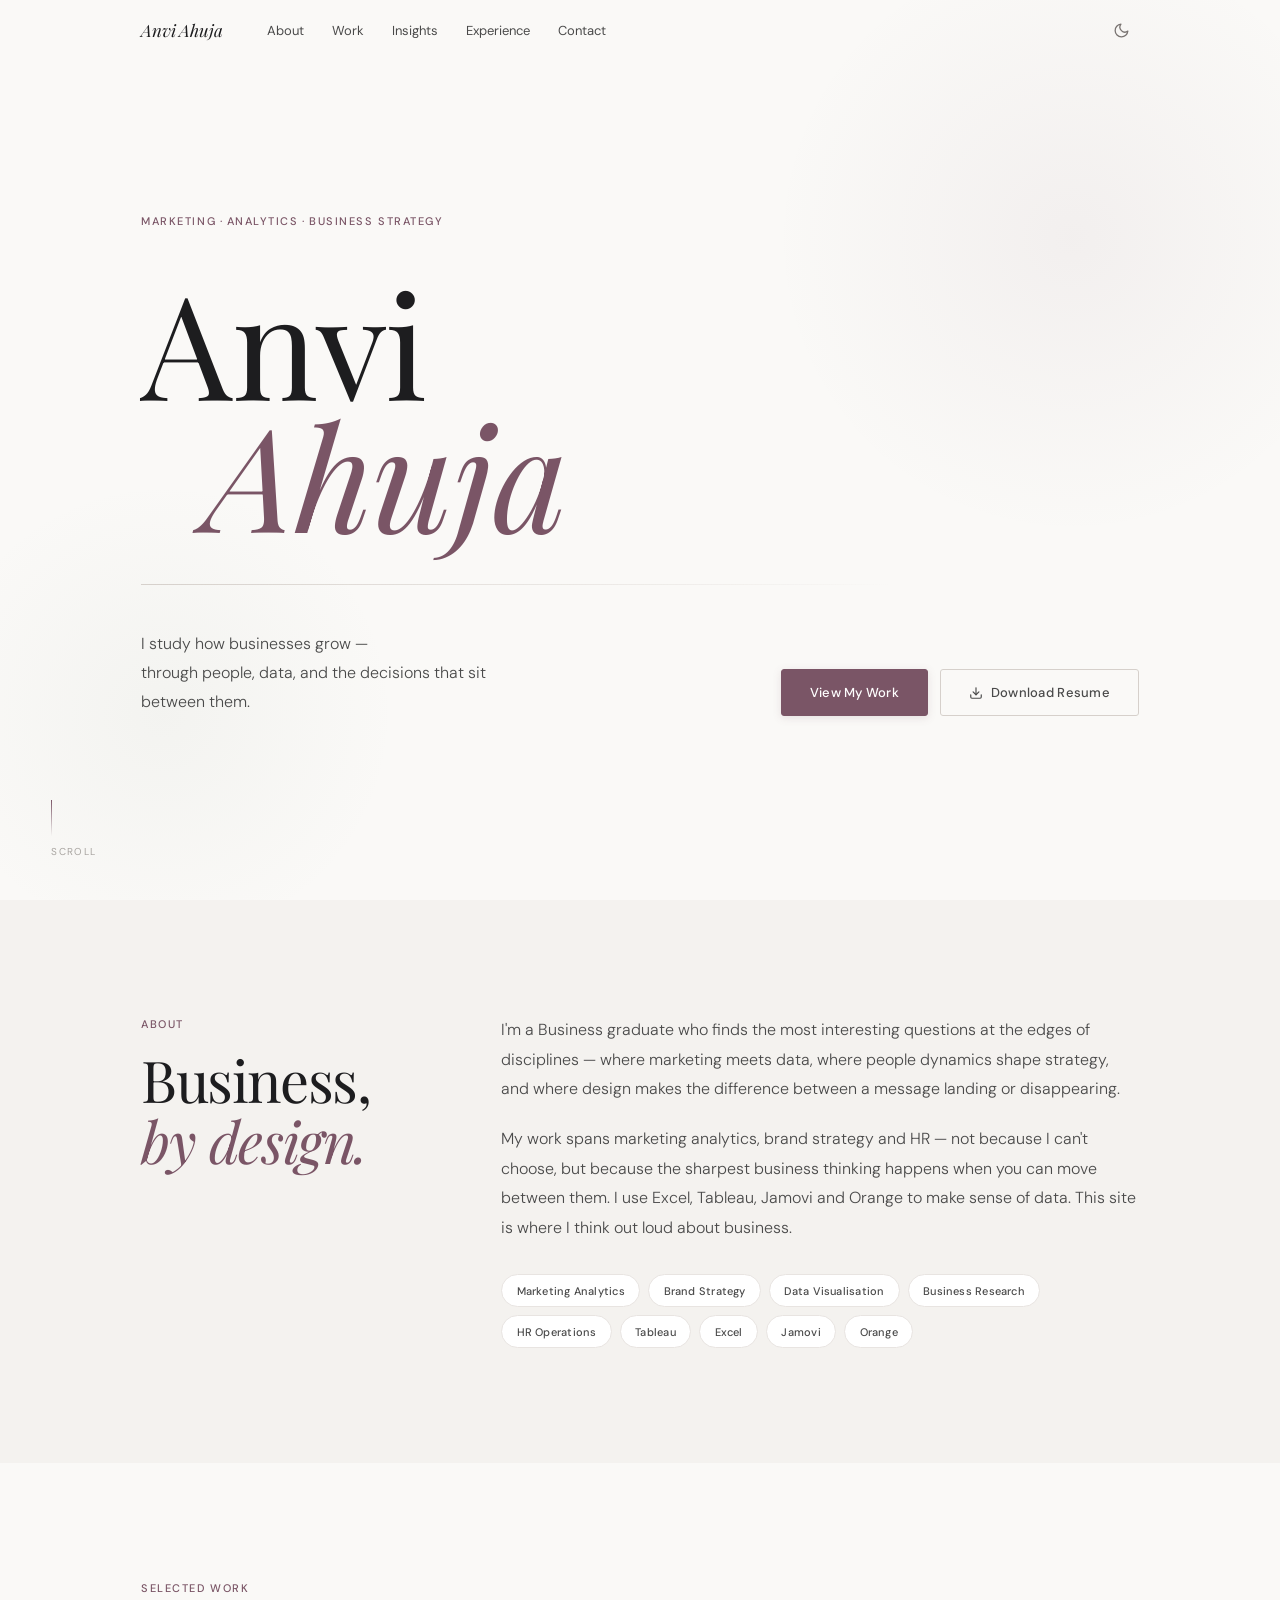
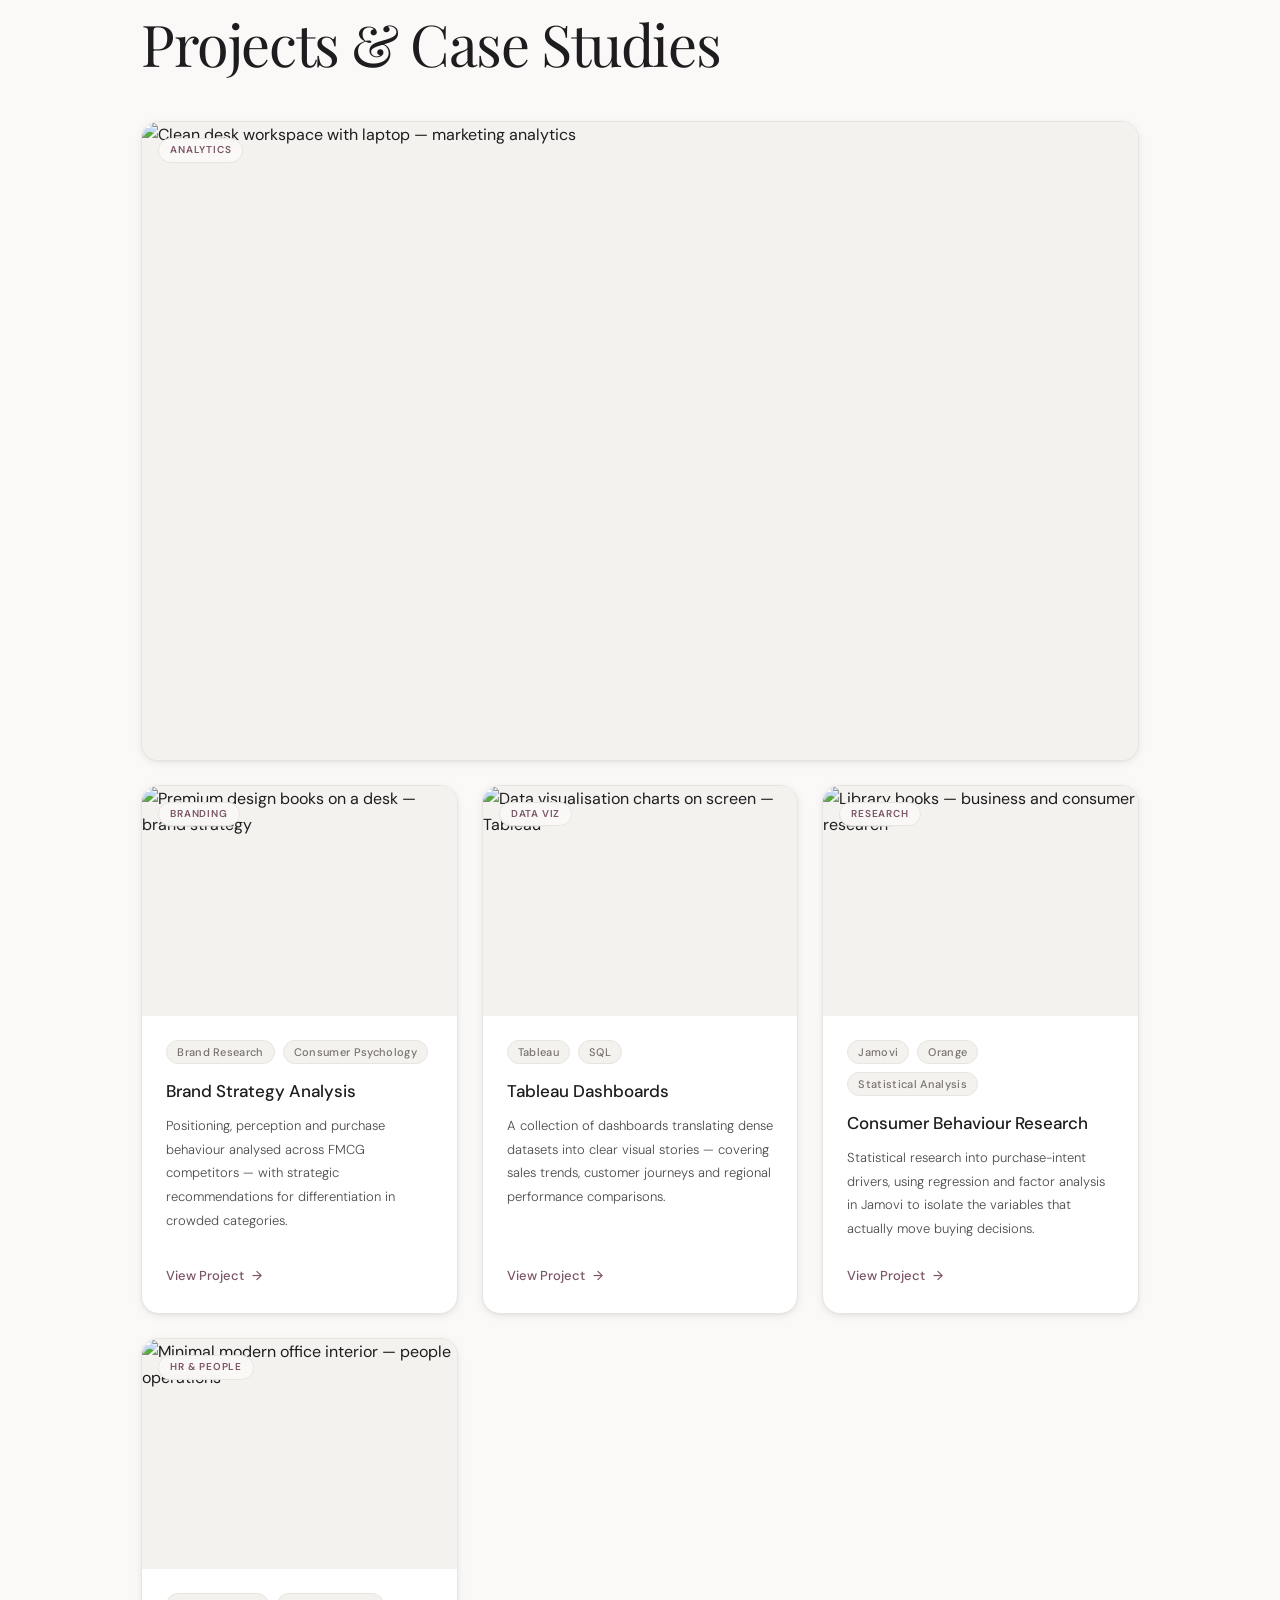
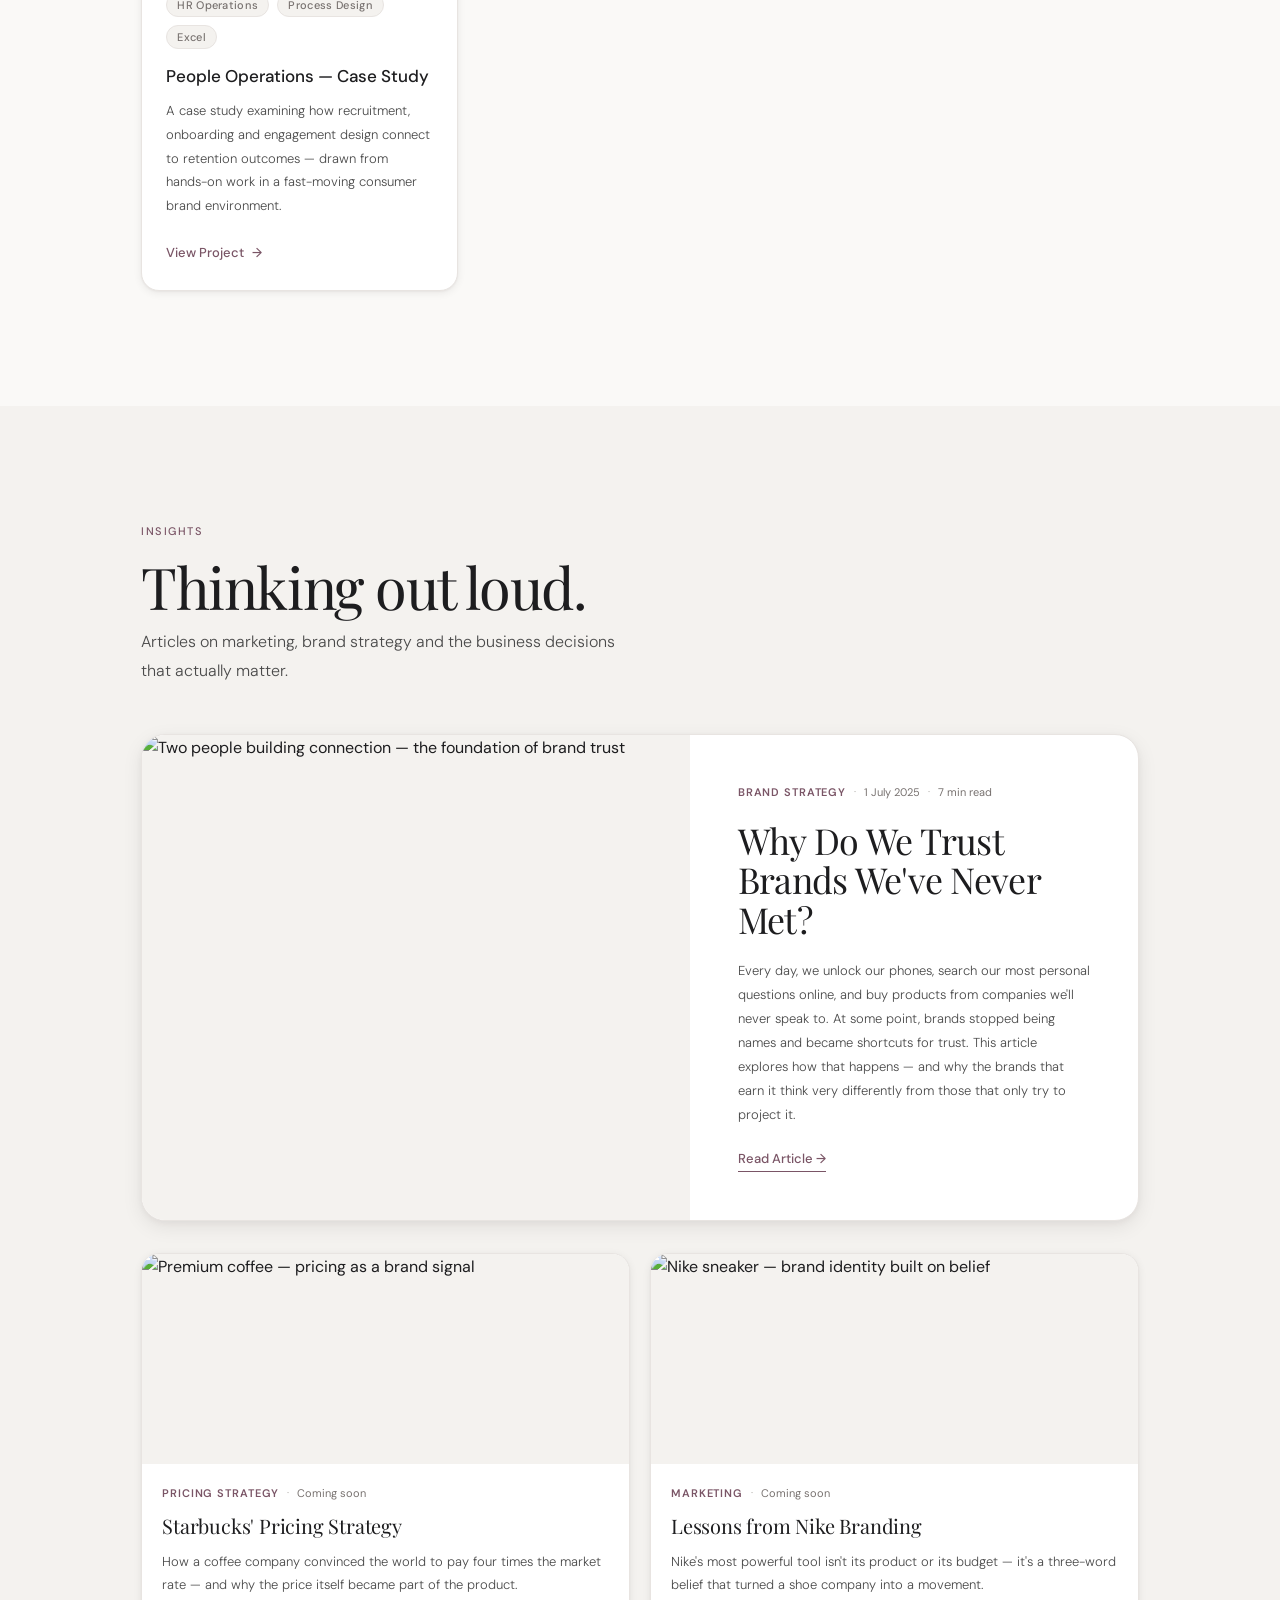
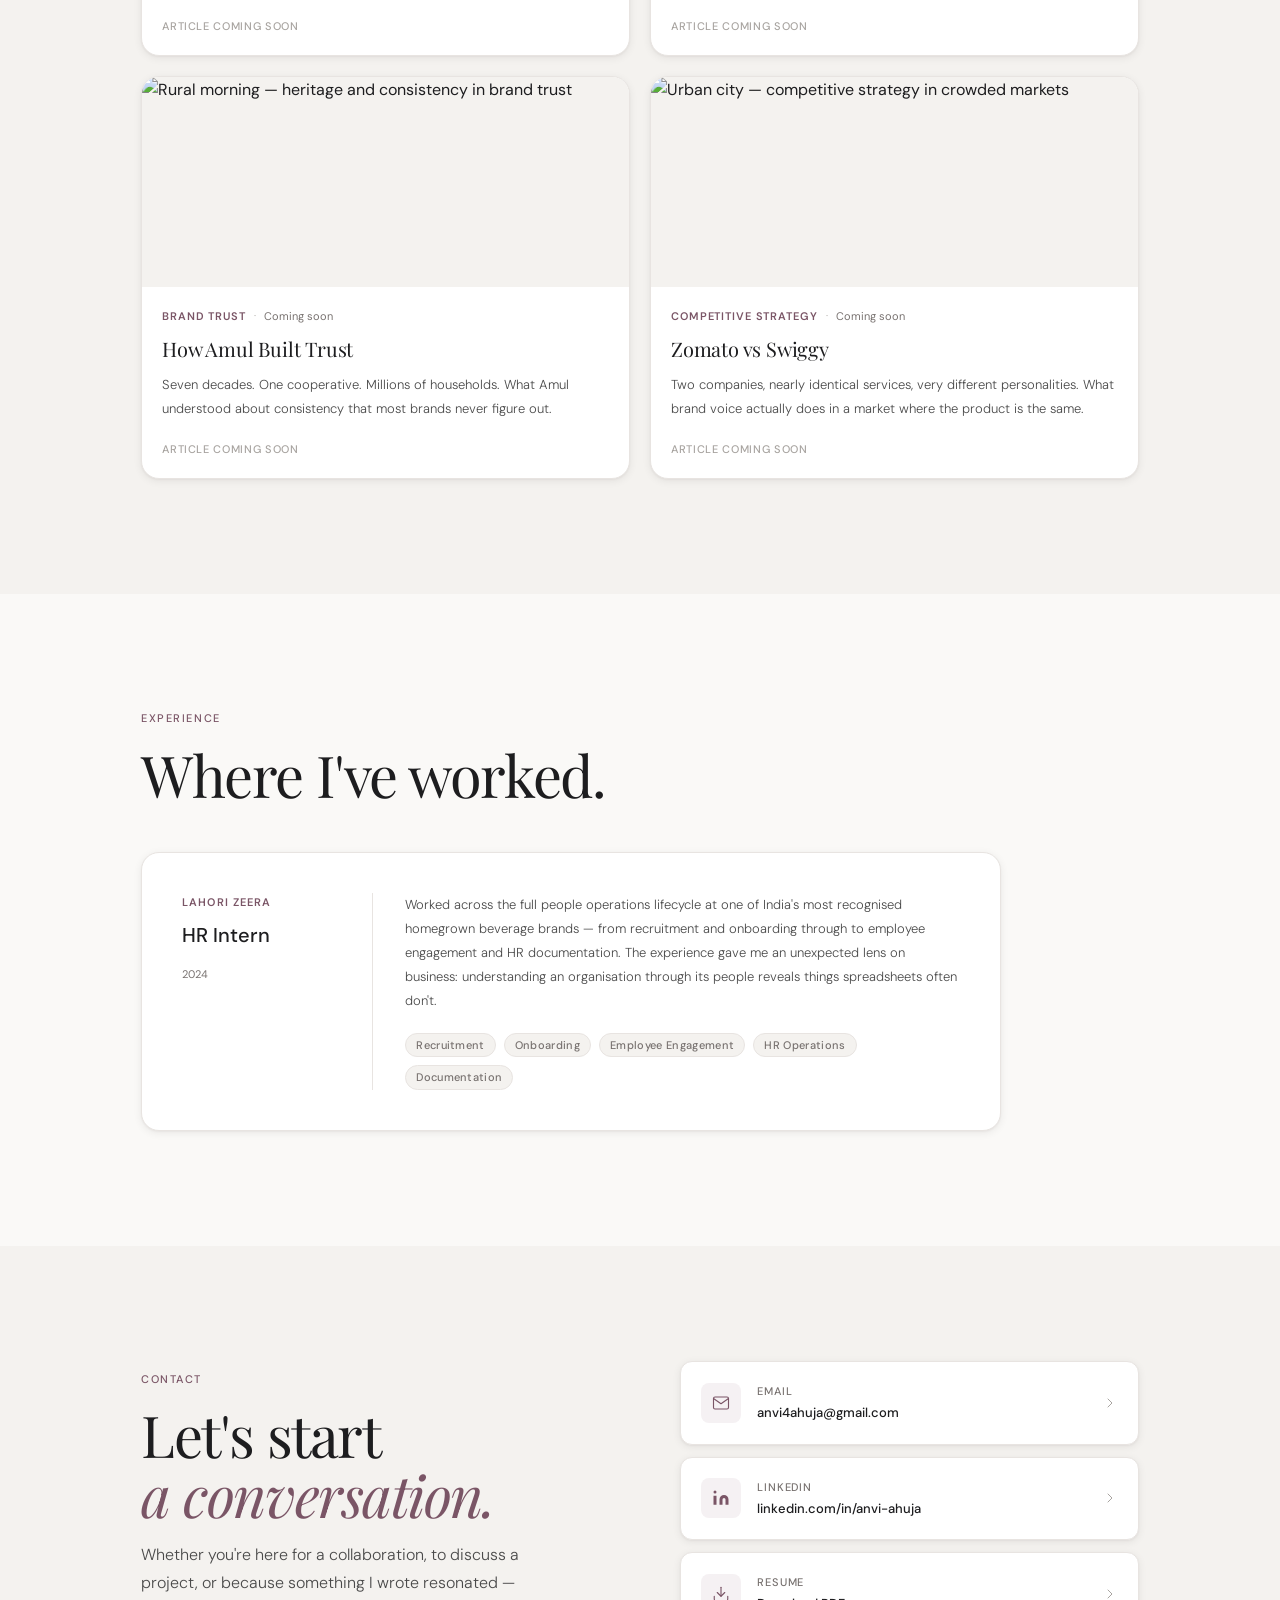
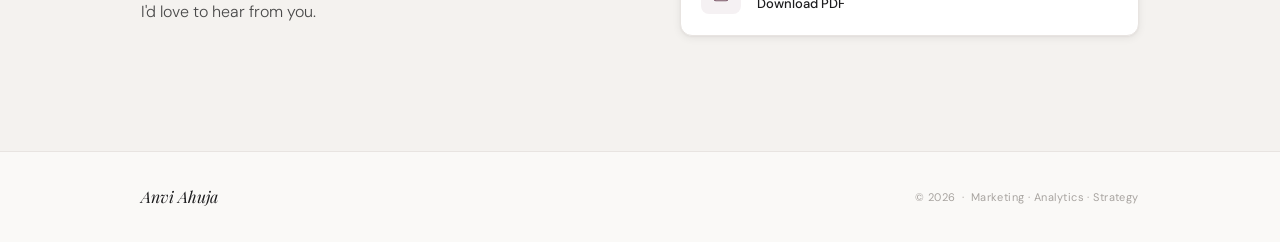
==== commit 456fcfb7: "Add files via upload" ====
--- a/index.html
+++ b/index.html
@@ -33,7 +33,7 @@
         <ul class="nav-links" role="list">
           <li><a href="#about"      class="nav-link">About</a></li>
           <li><a href="#work"       class="nav-link">Work</a></li>
-          <li><a href="#journal"    class="nav-link">Journal</a></li>
+          <li><a href="#insights"   class="nav-link">Insights</a></li>
           <li><a href="#experience" class="nav-link">Experience</a></li>
           <li><a href="#contact"    class="nav-link">Contact</a></li>
         </ul>
@@ -58,7 +58,7 @@
         <ul role="list">
           <li><a href="#about"      class="mob-link">About</a></li>
           <li><a href="#work"       class="mob-link">Work</a></li>
-          <li><a href="#journal"    class="mob-link">Journal</a></li>
+          <li><a href="#insights"   class="mob-link">Insights</a></li>
           <li><a href="#experience" class="mob-link">Experience</a></li>
           <li><a href="#contact"    class="mob-link">Contact</a></li>
           <li>
@@ -331,171 +331,182 @@
     </section>
 
     <!-- ─────────────────────────────────────────────────
-         JOURNAL — Editorial publication layout
-         To add a new article: duplicate any <article class="jc">
-         block, update the image URL, category, date, read time,
-         title and description. Layout is automatic.
+         INSIGHTS — Editorial article section
+         ═══════════════════════════════════════════════
+         HOW TO ADD A NEW ARTICLE (takes ~5 minutes):
+         ──────────────────────────────────────────────
+         1. Copy articles/article-template.html
+         2. Rename it: articles/your-article-slug.html
+         3. Fill in the title, content, images, date
+         4. Copy the "NEWEST ARTICLE CARD" block below,
+            paste it BEFORE the current featured card,
+            update href, image, category, date, read
+            time, title and teaser. That's it.
+            The layout handles everything automatically.
+         ═══════════════════════════════════════════════
     ───────────────────────────────────────────────── -->
-    <section class="section journal-section" id="journal" aria-labelledby="journal-heading">
+    <section class="section insights-section" id="insights" aria-labelledby="insights-heading">
       <div class="container">
 
         <header class="section-header reveal">
-          <p class="eyebrow">Business Journal</p>
-          <h2 class="display-heading" id="journal-heading">Thinking out loud.</h2>
+          <p class="eyebrow">Insights</p>
+          <h2 class="display-heading" id="insights-heading">Thinking out loud.</h2>
           <p class="section-intro reveal delay-1">
-            Caselets and observations on marketing, brand strategy
-            and how businesses actually work.
+            Articles on marketing, brand strategy and the business decisions
+            that actually matter.
           </p>
         </header>
 
-        <!-- Featured article — editorial wide format -->
-        <article class="j-featured reveal" aria-labelledby="j1-title">
-          <div class="j-feat-img-wrap">
-            <!-- Editorial: premium Apple product — James Yarema, Unsplash -->
+        <!-- ═══════════════════════════════════════════
+             NEWEST ARTICLE — always the featured card
+             When you publish a new article, move the
+             current featured card into .i-grid below,
+             and paste your new article here.
+        ═══════════════════════════════════════════ -->
+        <a href="articles/why-do-we-trust-brands.html"
+           class="i-featured reveal"
+           aria-labelledby="ins1-title">
+          <div class="i-feat-img-wrap">
+            <!--
+              Image: hands reaching across — trust, connection, warmth.
+              Photo by Cytonn Photography on Unsplash (editorial, no handshakes)
+              Replace src with your own image when needed.
+            -->
             <img
-              src="https://images.unsplash.com/photo-1611532736597-de2d4265fba3?w=1400&q=80&auto=format&fit=crop"
-              alt="Apple product on dark surface — premium brand design"
-              class="j-feat-img"
-              loading="lazy"
+              src="https://images.unsplash.com/photo-1521791136064-7986c2920216?w=1400&q=80&auto=format&fit=crop&crop=center"
+              alt="Two people building connection — the foundation of brand trust"
+              class="i-feat-img"
+              loading="eager"
             />
           </div>
-          <div class="j-feat-body">
-            <div class="j-meta">
-              <span class="j-cat">Brand Strategy</span>
-              <span class="j-sep" aria-hidden="true">·</span>
-              <time class="j-time" datetime="2024-12">Dec 2024</time>
-              <span class="j-sep" aria-hidden="true">·</span>
-              <span class="j-read">5 min read</span>
-            </div>
-            <h3 class="j-feat-title" id="j1-title">Why Apple Feels Premium</h3>
-            <p class="j-feat-desc">
-              Apple doesn't sell products. It sells a feeling — of intelligence,
-              of belonging to something thoughtfully made. This is about restraint
-              as a brand strategy, and why what Apple removes matters more than
-              what it keeps.
+          <div class="i-feat-body">
+            <div class="i-meta">
+              <span class="i-cat">Brand Strategy</span>
+              <span class="i-sep" aria-hidden="true">·</span>
+              <time class="i-date" datetime="2025-07-01">1 July 2025</time>
+              <span class="i-sep" aria-hidden="true">·</span>
+              <span class="i-read">7 min read</span>
+            </div>
+            <h3 class="i-feat-title" id="ins1-title">
+              Why Do We Trust Brands We've Never Met?
+            </h3>
+            <p class="i-feat-teaser">
+              Every day, we unlock our phones, search our most personal questions online,
+              and buy products from companies we'll never speak to. At some point, brands
+              stopped being names and became shortcuts for trust. This article explores
+              how that happens — and why the brands that earn it think very differently
+              from those that only try to project it.
             </p>
-            <a href="#" class="btn btn-primary btn-sm" aria-label="Read: Why Apple Feels Premium">
-              Read Article
-            </a>
-          </div>
-        </article>
-
-        <!-- Journal grid -->
-        <div class="j-grid">
-
-          <!-- Article 2 -->
-          <article class="jc reveal" aria-labelledby="j2-title">
-            <div class="jc-img-wrap">
-              <!-- Editorial: coffee cup, warm tones — Tyler Nix, Unsplash -->
+            <span class="i-read-link" aria-hidden="true">Read Article →</span>
+          </div>
+        </a>
+
+        <!-- ═══════════════════════════════════════════
+             OLDER ARTICLES GRID
+             Add older articles here as new ones are
+             published. Newest at top-left.
+        ═══════════════════════════════════════════ -->
+        <div class="i-grid">
+
+          <!-- Placeholder cards — replace with real articles as you publish -->
+
+          <!-- Future Article Slot 1 -->
+          <article class="ic reveal" aria-labelledby="ins2-title">
+            <div class="ic-img-wrap">
               <img
                 src="https://images.unsplash.com/photo-1495474472287-4d71bcdd2085?w=800&q=80&auto=format&fit=crop"
-                alt="Premium coffee cup — Starbucks pricing and brand value"
-                class="jc-img"
-                loading="lazy"
-              />
-            </div>
-            <div class="jc-body">
-              <div class="j-meta">
-                <span class="j-cat">Pricing</span>
-                <span class="j-sep" aria-hidden="true">·</span>
-                <span class="j-read">4 min read</span>
-              </div>
-              <h3 class="jc-title" id="j2-title">Starbucks' Pricing Strategy</h3>
-              <p class="jc-desc">
-                How a coffee company convinced the world to pay four times the
-                market rate — and why the price itself is part of what they're
-                selling.
-              </p>
-              <a href="#" class="j-link" aria-label="Read: Starbucks Pricing Strategy">
-                Read Article →
-              </a>
-            </div>
-          </article>
-
-          <!-- Article 3 -->
-          <article class="jc reveal delay-1" aria-labelledby="j3-title">
-            <div class="jc-img-wrap">
-              <!-- Editorial: city skyline at dusk — Unsplash -->
+                alt="Premium coffee — pricing as a brand signal"
+                class="ic-img"
+                loading="lazy"
+              />
+            </div>
+            <div class="ic-body">
+              <div class="i-meta">
+                <span class="i-cat">Pricing Strategy</span>
+                <span class="i-sep" aria-hidden="true">·</span>
+                <span class="i-read">Coming soon</span>
+              </div>
+              <h3 class="ic-title" id="ins2-title">Starbucks' Pricing Strategy</h3>
+              <p class="ic-teaser">
+                How a coffee company convinced the world to pay four times the market
+                rate — and why the price itself became part of the product.
+              </p>
+              <span class="i-coming">Article coming soon</span>
+            </div>
+          </article>
+
+          <!-- Future Article Slot 2 -->
+          <article class="ic reveal delay-1" aria-labelledby="ins3-title">
+            <div class="ic-img-wrap">
+              <img
+                src="https://images.unsplash.com/photo-1542291026-7eec264c27ff?w=800&q=80&auto=format&fit=crop"
+                alt="Nike sneaker — brand identity built on belief"
+                class="ic-img"
+                loading="lazy"
+              />
+            </div>
+            <div class="ic-body">
+              <div class="i-meta">
+                <span class="i-cat">Marketing</span>
+                <span class="i-sep" aria-hidden="true">·</span>
+                <span class="i-read">Coming soon</span>
+              </div>
+              <h3 class="ic-title" id="ins3-title">Lessons from Nike Branding</h3>
+              <p class="ic-teaser">
+                Nike's most powerful tool isn't its product or its budget — it's a
+                three-word belief that turned a shoe company into a movement.
+              </p>
+              <span class="i-coming">Article coming soon</span>
+            </div>
+          </article>
+
+          <!-- Future Article Slot 3 -->
+          <article class="ic reveal" aria-labelledby="ins4-title">
+            <div class="ic-img-wrap">
+              <img
+                src="https://images.unsplash.com/photo-1530836369250-ef72a3f5cda8?w=800&q=80&auto=format&fit=crop"
+                alt="Rural morning — heritage and consistency in brand trust"
+                class="ic-img"
+                loading="lazy"
+              />
+            </div>
+            <div class="ic-body">
+              <div class="i-meta">
+                <span class="i-cat">Brand Trust</span>
+                <span class="i-sep" aria-hidden="true">·</span>
+                <span class="i-read">Coming soon</span>
+              </div>
+              <h3 class="ic-title" id="ins4-title">How Amul Built Trust</h3>
+              <p class="ic-teaser">
+                Seven decades. One cooperative. Millions of households. What Amul
+                understood about consistency that most brands never figure out.
+              </p>
+              <span class="i-coming">Article coming soon</span>
+            </div>
+          </article>
+
+          <!-- Future Article Slot 4 -->
+          <article class="ic reveal delay-1" aria-labelledby="ins5-title">
+            <div class="ic-img-wrap">
               <img
                 src="https://images.unsplash.com/photo-1477959858617-67f85cf4f1df?w=800&q=80&auto=format&fit=crop"
-                alt="Urban cityscape — competitive market strategy"
-                class="jc-img"
-                loading="lazy"
-              />
-            </div>
-            <div class="jc-body">
-              <div class="j-meta">
-                <span class="j-cat">Competitive Strategy</span>
-                <span class="j-sep" aria-hidden="true">·</span>
-                <span class="j-read">6 min read</span>
-              </div>
-              <h3 class="jc-title" id="j3-title">Zomato vs Swiggy</h3>
-              <p class="jc-desc">
-                Two companies with almost identical services and very different
-                personalities. On brand voice as competitive strategy in
-                commodity markets.
-              </p>
-              <a href="#" class="j-link" aria-label="Read: Zomato vs Swiggy">
-                Read Article →
-              </a>
-            </div>
-          </article>
-
-          <!-- Article 4 -->
-          <article class="jc reveal" aria-labelledby="j4-title">
-            <div class="jc-img-wrap">
-              <!-- Editorial: warm countryside morning — Unsplash -->
-              <img
-                src="https://images.unsplash.com/photo-1530836369250-ef72a3f5cda8?w=800&q=80&auto=format&fit=crop"
-                alt="Warm rural morning — heritage brand trust"
-                class="jc-img"
-                loading="lazy"
-              />
-            </div>
-            <div class="jc-body">
-              <div class="j-meta">
-                <span class="j-cat">Brand Trust</span>
-                <span class="j-sep" aria-hidden="true">·</span>
-                <span class="j-read">5 min read</span>
-              </div>
-              <h3 class="jc-title" id="j4-title">How Amul Built Trust</h3>
-              <p class="jc-desc">
-                Seven decades, one cooperative, millions of households. What
-                Amul understood about consistency and institutional trust that
-                most brands miss entirely.
-              </p>
-              <a href="#" class="j-link" aria-label="Read: How Amul Built Trust">
-                Read Article →
-              </a>
-            </div>
-          </article>
-
-          <!-- Article 5 -->
-          <article class="jc reveal delay-1" aria-labelledby="j5-title">
-            <div class="jc-img-wrap">
-              <!-- Editorial: Nike sneakers clean — Chander R, Unsplash -->
-              <img
-                src="https://images.unsplash.com/photo-1542291026-7eec264c27ff?w=800&q=80&auto=format&fit=crop"
-                alt="Red Nike sneaker — brand identity and belief systems"
-                class="jc-img"
-                loading="lazy"
-              />
-            </div>
-            <div class="jc-body">
-              <div class="j-meta">
-                <span class="j-cat">Marketing</span>
-                <span class="j-sep" aria-hidden="true">·</span>
-                <span class="j-read">4 min read</span>
-              </div>
-              <h3 class="jc-title" id="j5-title">Lessons from Nike Branding</h3>
-              <p class="jc-desc">
-                Nike's most powerful tool isn't its product or its budget — it's a
-                three-word belief system. On building a brand that stands for
-                something specific.
-              </p>
-              <a href="#" class="j-link" aria-label="Read: Lessons from Nike Branding">
-                Read Article →
-              </a>
+                alt="Urban city — competitive strategy in crowded markets"
+                class="ic-img"
+                loading="lazy"
+              />
+            </div>
+            <div class="ic-body">
+              <div class="i-meta">
+                <span class="i-cat">Competitive Strategy</span>
+                <span class="i-sep" aria-hidden="true">·</span>
+                <span class="i-read">Coming soon</span>
+              </div>
+              <h3 class="ic-title" id="ins5-title">Zomato vs Swiggy</h3>
+              <p class="ic-teaser">
+                Two companies, nearly identical services, very different personalities.
+                What brand voice actually does in a market where the product is the same.
+              </p>
+              <span class="i-coming">Article coming soon</span>
             </div>
           </article>
 
--- a/styles.css
+++ b/styles.css
@@ -1247,3 +1247,548 @@
   color: var(--ink-4);
   letter-spacing: .04em;
 }
+
+
+/* ═══════════════════════════════════════════════════════════════
+   PART 2 — Insights section + Article page
+   Appended: these rules extend, never override, existing styles.
+═══════════════════════════════════════════════════════════════ */
+
+
+/* ── 15. INSIGHTS SECTION (homepage) ─────────────────────── */
+
+.insights-section { background: var(--bg-alt); }
+
+/* ── Featured article card — full clickable link ── */
+.i-featured {
+  display: grid;
+  grid-template-columns: 1fr;
+  background: var(--surface);
+  border: 1px solid var(--border);
+  border-radius: var(--r-xl);
+  overflow: hidden;
+  box-shadow: var(--sh-md);
+  margin-bottom: var(--sp-8);
+  cursor: pointer;
+  text-decoration: none;
+  color: inherit;
+  transition:
+    box-shadow var(--t-slow) var(--spring),
+    transform  var(--t-slow) var(--spring),
+    border-color var(--t-base);
+}
+@media (min-width: 760px) {
+  .i-featured {
+    grid-template-columns: 1.1fr .9fr;
+    min-height: 460px;
+  }
+}
+.i-featured:hover {
+  box-shadow: var(--sh-xl);
+  transform: translateY(-3px);
+  border-color: rgba(122,85,102,.22);
+}
+
+.i-feat-img-wrap {
+  height: 300px;
+  overflow: hidden;
+  background: var(--bg-alt);
+  flex-shrink: 0;
+}
+@media (min-width: 760px) { .i-feat-img-wrap { height: 100%; } }
+
+.i-feat-img {
+  width: 100%; height: 100%;
+  object-fit: cover;
+  object-position: center;
+  transition: transform var(--t-slow) var(--spring);
+}
+.i-featured:hover .i-feat-img { transform: scale(1.04); }
+
+.i-feat-body {
+  padding: clamp(var(--sp-6), 5vw, var(--sp-12));
+  display: flex;
+  flex-direction: column;
+  justify-content: center;
+  gap: var(--sp-5);
+}
+
+.i-feat-title {
+  font-family: var(--f-display);
+  font-size: clamp(var(--t-xl), 2.8vw, var(--t-3xl));
+  font-weight: 400;
+  line-height: 1.1;
+  letter-spacing: -.02em;
+  color: var(--ink);
+}
+
+.i-feat-teaser {
+  font-size: var(--t-sm);
+  font-weight: 300;
+  color: var(--ink-2);
+  line-height: 1.85;
+  max-width: 400px;
+}
+
+.i-read-link {
+  display: inline-block;
+  font-size: var(--t-sm);
+  font-weight: 500;
+  color: var(--mauve);
+  padding-bottom: 2px;
+  border-bottom: 1px solid var(--mauve);
+  align-self: flex-start;
+  transition: opacity var(--t-fast);
+}
+.i-featured:hover .i-read-link { opacity: .75; }
+
+/* ── Shared meta line ── */
+.i-meta {
+  display: flex;
+  align-items: center;
+  flex-wrap: wrap;
+  gap: var(--sp-2);
+}
+.i-cat {
+  font-size: var(--t-xs);
+  font-weight: 600;
+  letter-spacing: .08em;
+  text-transform: uppercase;
+  color: var(--mauve);
+}
+.i-sep  { color: var(--ink-4); font-size: 10px; }
+.i-date { font-size: var(--t-xs); color: var(--ink-3); }
+.i-read { font-size: var(--t-xs); color: var(--ink-3); }
+
+/* ── Grid of smaller cards ── */
+.i-grid {
+  display: grid;
+  grid-template-columns: 1fr;
+  gap: var(--sp-5);
+}
+@media (min-width: 580px) { .i-grid { grid-template-columns: repeat(2, 1fr); } }
+
+/* ── Individual insight card ── */
+.ic {
+  display: flex;
+  flex-direction: column;
+  background: var(--surface);
+  border: 1px solid var(--border);
+  border-radius: var(--r-lg);
+  overflow: hidden;
+  box-shadow: var(--sh-sm);
+  text-decoration: none;
+  color: inherit;
+  transition:
+    box-shadow var(--t-slow) var(--spring),
+    transform  var(--t-slow) var(--spring),
+    border-color var(--t-base);
+}
+.ic:hover {
+  box-shadow: var(--sh-xl);
+  transform: translateY(-3px);
+  border-color: rgba(122,85,102,.2);
+}
+
+/* Clickable cards (linked articles) */
+a.ic { cursor: pointer; }
+
+.ic-img-wrap {
+  height: 210px;
+  overflow: hidden;
+  background: var(--bg-alt);
+  flex-shrink: 0;
+}
+.ic-img {
+  width: 100%; height: 100%;
+  object-fit: cover;
+  transition: transform var(--t-slow) var(--spring);
+}
+.ic:hover .ic-img { transform: scale(1.05); }
+
+.ic-body {
+  flex: 1;
+  display: flex;
+  flex-direction: column;
+  padding: var(--sp-5);
+  gap: var(--sp-3);
+}
+
+.ic-title {
+  font-family: var(--f-display);
+  font-size: var(--t-lg);
+  font-weight: 400;
+  line-height: 1.2;
+  letter-spacing: -.01em;
+  color: var(--ink);
+}
+
+.ic-teaser {
+  font-size: var(--t-sm);
+  font-weight: 300;
+  color: var(--ink-2);
+  line-height: 1.8;
+  flex: 1;
+}
+
+/* Link on live cards */
+.ic-link {
+  display: inline-flex;
+  align-self: flex-start;
+  font-size: var(--t-sm);
+  font-weight: 500;
+  color: var(--mauve);
+  padding-bottom: 1px;
+  border-bottom: 1px solid transparent;
+  margin-top: auto;
+  padding-top: var(--sp-2);
+  transition: border-color var(--t-fast);
+}
+.ic:hover .ic-link { border-color: var(--mauve); }
+
+/* Coming-soon label on placeholder cards */
+.i-coming {
+  font-size: var(--t-xs);
+  font-weight: 500;
+  letter-spacing: .06em;
+  text-transform: uppercase;
+  color: var(--ink-4);
+  margin-top: auto;
+  padding-top: var(--sp-2);
+}
+
+
+/* ── 16. READING PROGRESS BAR ─────────────────────────────── */
+
+.reading-progress {
+  position: fixed;
+  top: var(--nav-h);
+  left: 0;
+  right: 0;
+  height: 2px;
+  z-index: 99;
+  background: var(--border);
+}
+.reading-progress-fill {
+  height: 100%;
+  background: var(--mauve);
+  width: 0%;
+  transition: width 80ms linear;
+}
+
+
+/* ── 17. ARTICLE PAGE ─────────────────────────────────────── */
+
+/* Article-specific body state */
+body.article-page {
+  background: var(--bg);
+}
+
+/* Back-to-portfolio breadcrumb */
+.article-back {
+  display: inline-flex;
+  align-items: center;
+  gap: var(--sp-2);
+  font-size: var(--t-sm);
+  font-weight: 500;
+  color: var(--ink-3);
+  padding: var(--sp-3) 0;
+  transition: color var(--t-fast);
+  text-decoration: none;
+}
+.article-back:hover { color: var(--mauve); }
+.article-back svg { transition: transform var(--t-fast); }
+.article-back:hover svg { transform: translateX(-2px); }
+
+/* Article hero */
+.article-hero {
+  padding-top: calc(var(--nav-h) + var(--sp-12));
+  padding-bottom: 0;
+}
+
+.article-hero-inner {
+  max-width: 760px;
+  margin-inline: auto;
+  padding-inline: var(--pad-x);
+}
+
+.article-eyebrow {
+  display: flex;
+  align-items: center;
+  gap: var(--sp-3);
+  margin-bottom: var(--sp-6);
+  flex-wrap: wrap;
+}
+
+.article-cat {
+  font-size: var(--t-xs);
+  font-weight: 600;
+  letter-spacing: .1em;
+  text-transform: uppercase;
+  color: var(--mauve);
+}
+
+.article-sep { color: var(--ink-4); font-size: 10px; }
+
+.article-date,
+.article-readtime {
+  font-size: var(--t-xs);
+  color: var(--ink-3);
+}
+
+.article-title {
+  font-family: var(--f-display);
+  font-size: clamp(var(--t-2xl), 5vw, 3.25rem);
+  font-weight: 400;
+  line-height: 1.08;
+  letter-spacing: -.025em;
+  color: var(--ink);
+  margin-bottom: var(--sp-5);
+}
+
+.article-subtitle {
+  font-size: clamp(var(--t-md), 2vw, var(--t-lg));
+  font-weight: 300;
+  color: var(--ink-2);
+  line-height: 1.6;
+  margin-bottom: var(--sp-6);
+  max-width: 640px;
+}
+
+.article-byline {
+  display: flex;
+  align-items: center;
+  gap: var(--sp-3);
+  padding-block: var(--sp-5);
+  border-top: 1px solid var(--border);
+  border-bottom: 1px solid var(--border);
+  margin-bottom: var(--sp-10);
+}
+
+.byline-avatar {
+  width: 36px; height: 36px;
+  border-radius: 50%;
+  background: var(--mauve-soft);
+  border: 1px solid var(--border);
+  display: grid;
+  place-items: center;
+  font-family: var(--f-display);
+  font-style: italic;
+  font-size: var(--t-base);
+  color: var(--mauve);
+  flex-shrink: 0;
+}
+
+.byline-text { display: flex; flex-direction: column; gap: 1px; }
+.byline-name { font-size: var(--t-sm); font-weight: 500; color: var(--ink); }
+.byline-role { font-size: var(--t-xs); color: var(--ink-3); }
+
+/* Cover image */
+.article-cover-wrap {
+  width: 100%;
+  max-width: var(--max-w);
+  margin-inline: auto;
+  padding-inline: var(--pad-x);
+  margin-bottom: clamp(var(--sp-10), 6vw, var(--sp-16));
+}
+
+.article-cover {
+  width: 100%;
+  aspect-ratio: 21/9;
+  object-fit: cover;
+  border-radius: var(--r-lg);
+  display: block;
+}
+
+@media (max-width: 640px) {
+  .article-cover { aspect-ratio: 4/3; border-radius: var(--r-md); }
+}
+
+/* Article body */
+.article-body {
+  max-width: 680px;
+  margin-inline: auto;
+  padding-inline: var(--pad-x);
+  padding-bottom: clamp(var(--sp-16), 8vw, var(--sp-32));
+}
+
+/* Prose typography — generous, readable, premium */
+.prose {
+  font-size: clamp(1rem, 1.8vw, 1.125rem);   /* 16–18px */
+  font-weight: 300;
+  line-height: 1.88;
+  color: var(--ink-2);
+}
+
+.prose p { margin-bottom: 1.6em; }
+.prose p:last-child { margin-bottom: 0; }
+
+.prose strong { color: var(--ink); font-weight: 500; }
+
+.prose em { font-style: italic; color: var(--ink); }
+
+.prose h2 {
+  font-family: var(--f-display);
+  font-size: clamp(var(--t-xl), 2.5vw, var(--t-2xl));
+  font-weight: 400;
+  line-height: 1.15;
+  letter-spacing: -.02em;
+  color: var(--ink);
+  margin-top: 2.4em;
+  margin-bottom: .7em;
+}
+
+.prose h3 {
+  font-family: var(--f-display);
+  font-size: var(--t-lg);
+  font-weight: 400;
+  font-style: italic;
+  color: var(--ink);
+  margin-top: 2em;
+  margin-bottom: .5em;
+}
+
+/* ── Inline editorial images ── */
+.prose-img-wrap {
+  margin-block: clamp(var(--sp-10), 5vw, var(--sp-16));
+  margin-inline: calc(-1 * var(--pad-x));   /* slight bleed on desktop */
+}
+@media (max-width: 760px) { .prose-img-wrap { margin-inline: 0; } }
+
+.prose-img {
+  width: 100%;
+  border-radius: var(--r-md);
+  display: block;
+  /* Replace src to change article image */
+}
+
+.prose-img-caption {
+  font-size: var(--t-xs);
+  color: var(--ink-4);
+  text-align: center;
+  margin-top: var(--sp-3);
+  font-style: italic;
+}
+
+/* ── Highlight / pullquote block ── */
+.highlight-block {
+  margin-block: clamp(var(--sp-10), 5vw, var(--sp-14));
+  padding: clamp(var(--sp-6), 4vw, var(--sp-10)) clamp(var(--sp-6), 4vw, var(--sp-10));
+  border-left: 3px solid var(--mauve);
+  background: var(--bg-alt);
+  border-radius: 0 var(--r-md) var(--r-md) 0;
+}
+
+[data-theme="dark"] .highlight-block { background: var(--surface); }
+
+.highlight-block p {
+  font-family: var(--f-display);
+  font-size: clamp(var(--t-lg), 2.2vw, var(--t-xl));
+  font-weight: 400;
+  font-style: italic;
+  line-height: 1.5;
+  color: var(--ink);
+  margin: 0;
+}
+
+/* ── Key Takeaways ── */
+.article-takeaways {
+  margin-top: clamp(var(--sp-16), 7vw, var(--sp-24));
+  padding: clamp(var(--sp-8), 5vw, var(--sp-12));
+  background: var(--surface);
+  border: 1px solid var(--border);
+  border-radius: var(--r-xl);
+  box-shadow: var(--sh-sm);
+}
+
+.takeaways-label {
+  font-size: var(--t-xs);
+  font-weight: 600;
+  letter-spacing: .12em;
+  text-transform: uppercase;
+  color: var(--mauve);
+  margin-bottom: var(--sp-5);
+}
+
+.takeaways-list {
+  list-style: none;
+  display: flex;
+  flex-direction: column;
+  gap: var(--sp-4);
+}
+
+.takeaways-list li {
+  display: flex;
+  gap: var(--sp-4);
+  align-items: flex-start;
+  font-size: var(--t-base);
+  font-weight: 400;
+  color: var(--ink-2);
+  line-height: 1.65;
+}
+
+.takeaways-list li::before {
+  content: '';
+  display: block;
+  width: 5px; height: 5px;
+  border-radius: 50%;
+  background: var(--mauve);
+  flex-shrink: 0;
+  margin-top: .55em;
+}
+
+/* ── Reflection questions ── */
+.article-questions {
+  margin-top: var(--sp-8);
+  padding-top: var(--sp-8);
+  border-top: 1px solid var(--border);
+}
+
+.questions-label {
+  font-size: var(--t-xs);
+  font-weight: 600;
+  letter-spacing: .12em;
+  text-transform: uppercase;
+  color: var(--ink-3);
+  margin-bottom: var(--sp-5);
+}
+
+.questions-list {
+  list-style: none;
+  display: flex;
+  flex-direction: column;
+  gap: var(--sp-4);
+}
+
+.questions-list li {
+  font-family: var(--f-display);
+  font-style: italic;
+  font-size: clamp(var(--t-base), 1.8vw, var(--t-md));
+  font-weight: 400;
+  color: var(--ink);
+  line-height: 1.5;
+  padding-left: var(--sp-5);
+  border-left: 2px solid var(--border-mid);
+}
+
+/* ── Article footer nav ── */
+.article-footer-nav {
+  margin-top: clamp(var(--sp-16), 7vw, var(--sp-24));
+  padding-top: var(--sp-10);
+  border-top: 1px solid var(--border);
+  display: flex;
+  justify-content: space-between;
+  align-items: center;
+  flex-wrap: wrap;
+  gap: var(--sp-4);
+}
+
+.article-footer-nav a {
+  font-size: var(--t-sm);
+  font-weight: 500;
+  color: var(--mauve);
+  text-decoration: none;
+  transition: opacity var(--t-fast);
+}
+.article-footer-nav a:hover { opacity: .7; }
+
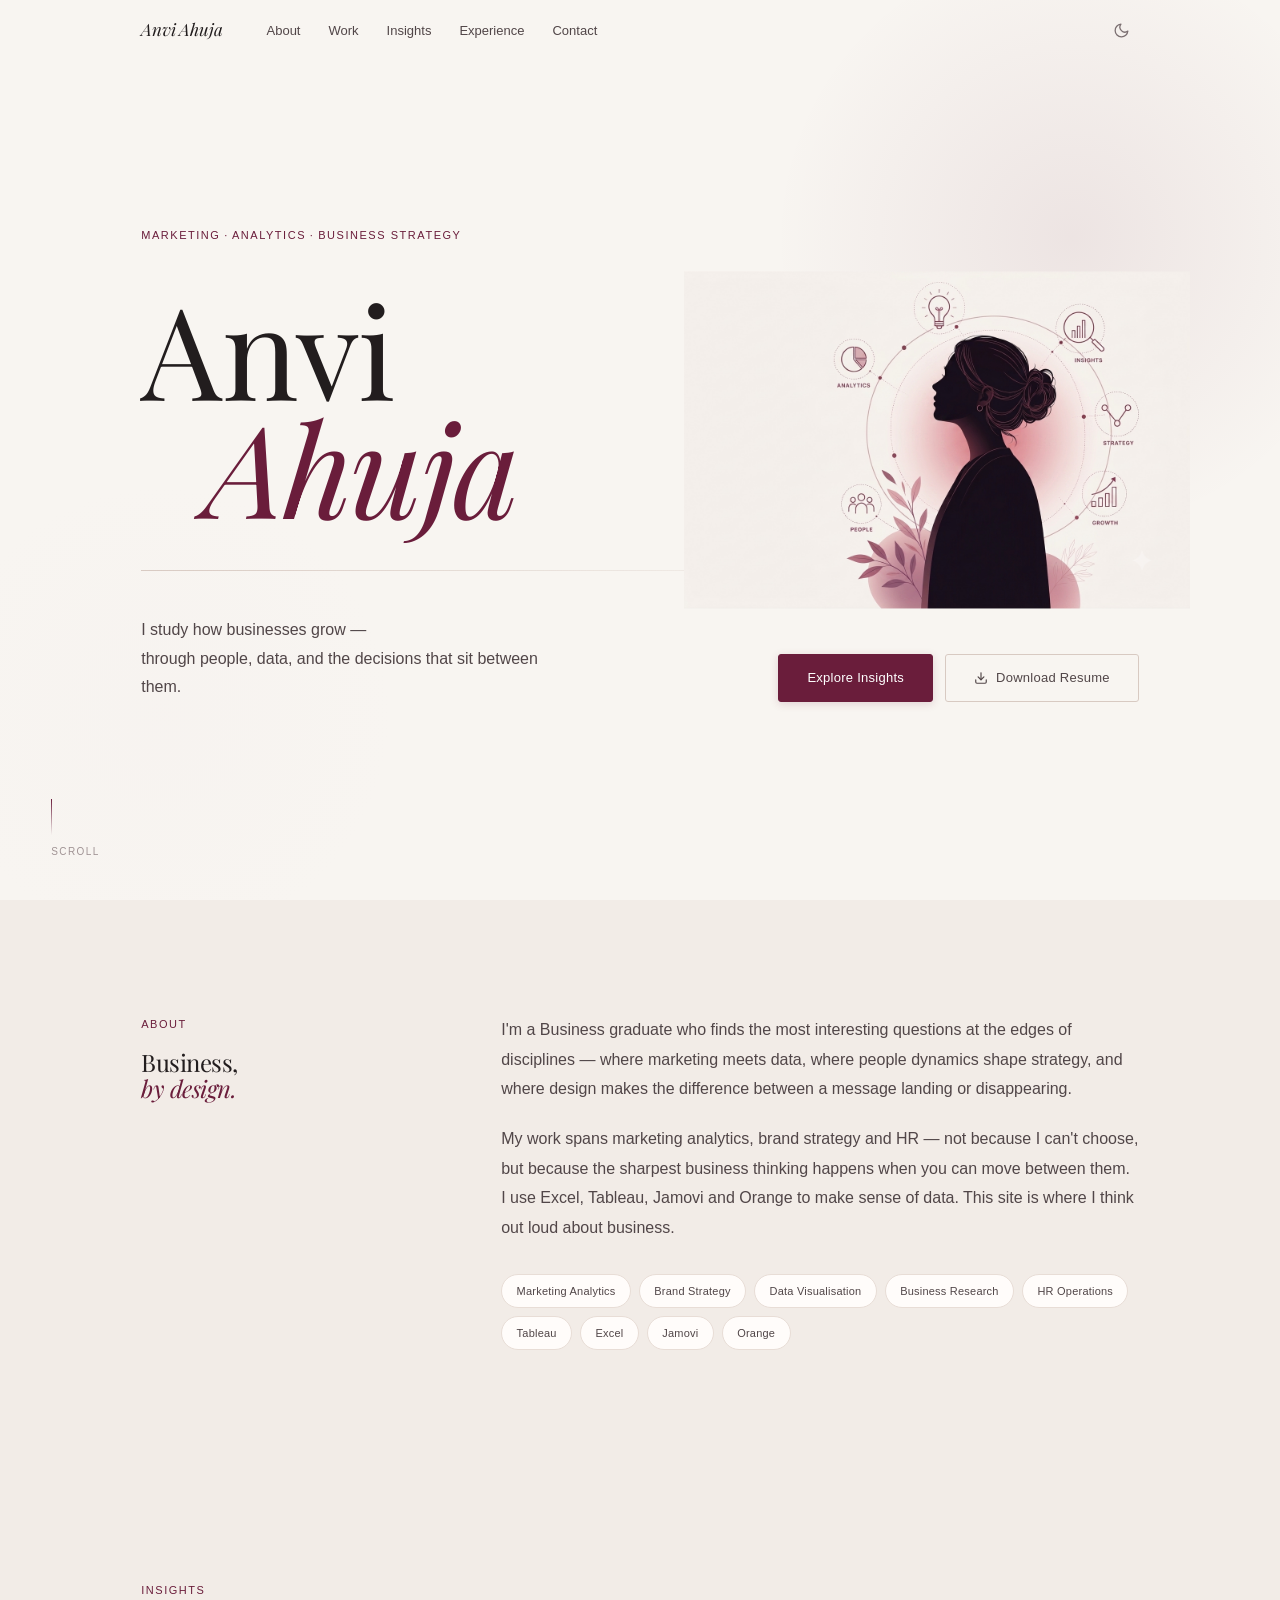
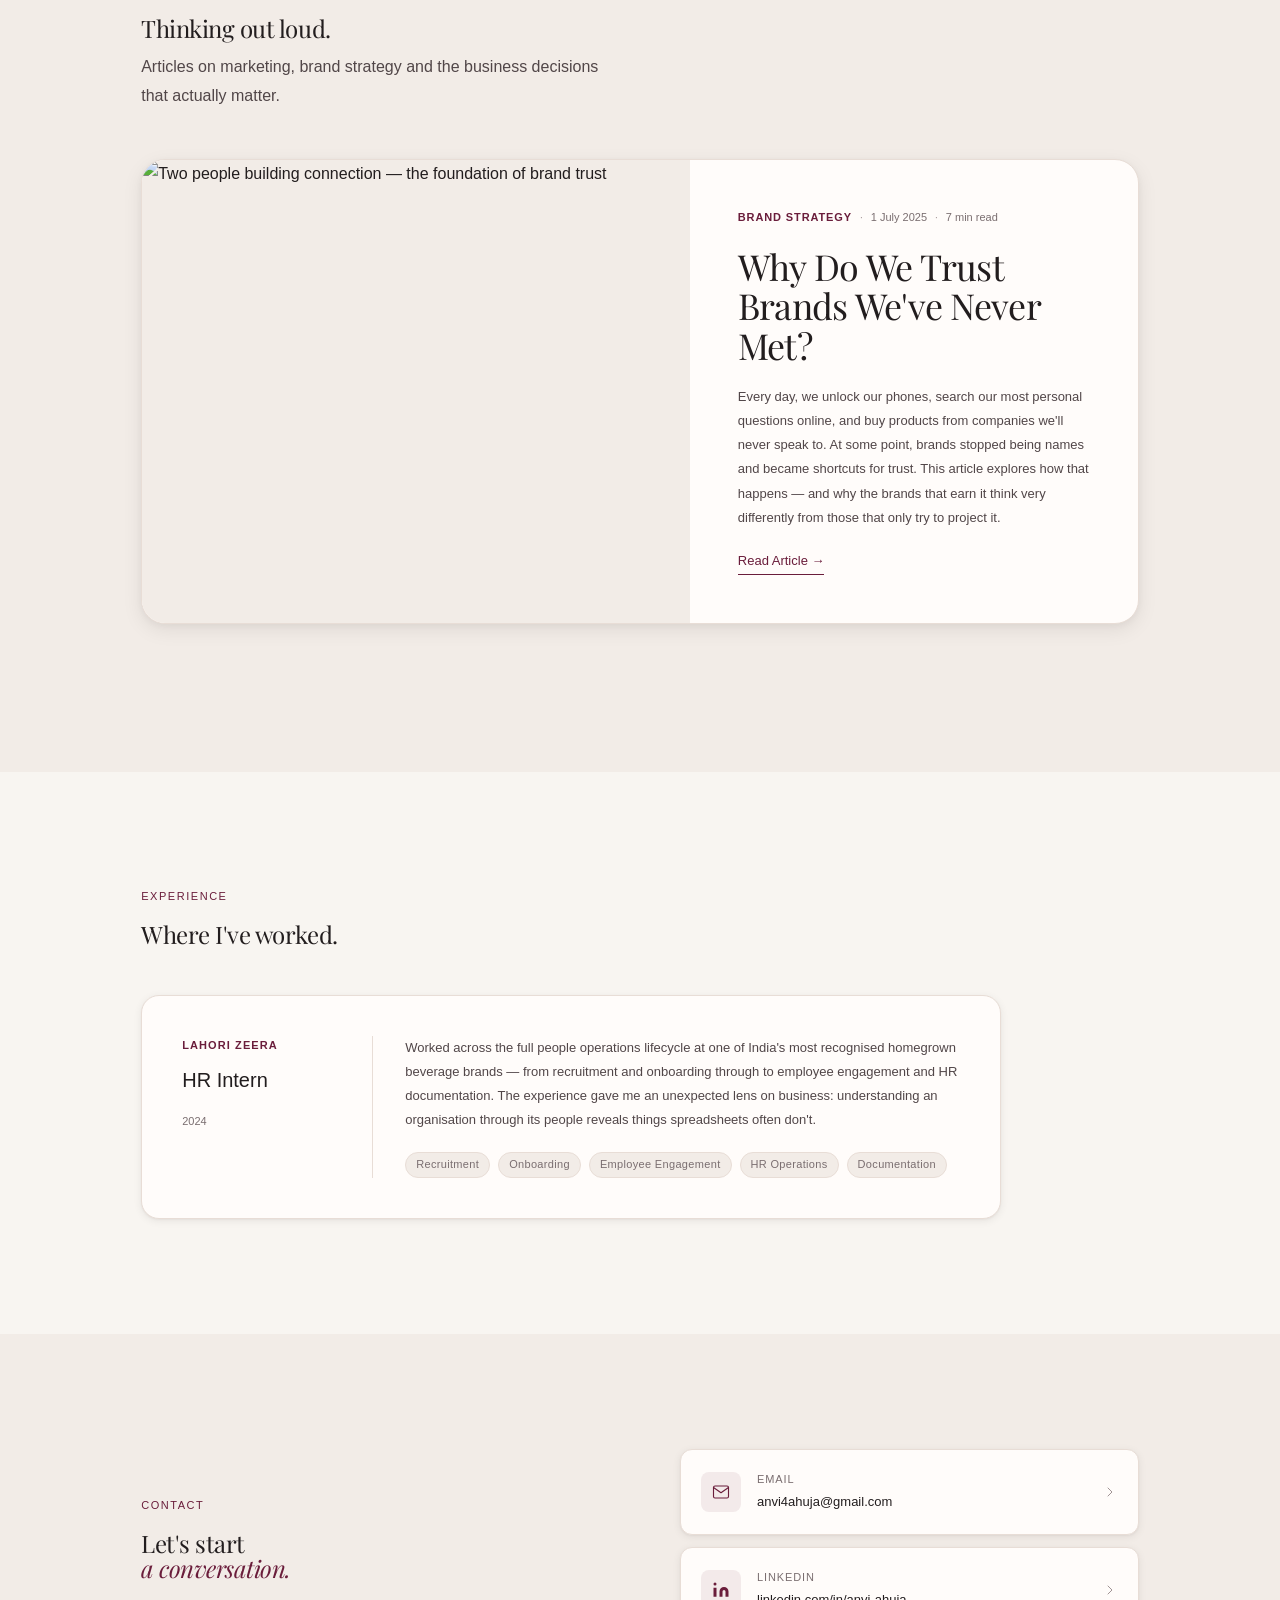
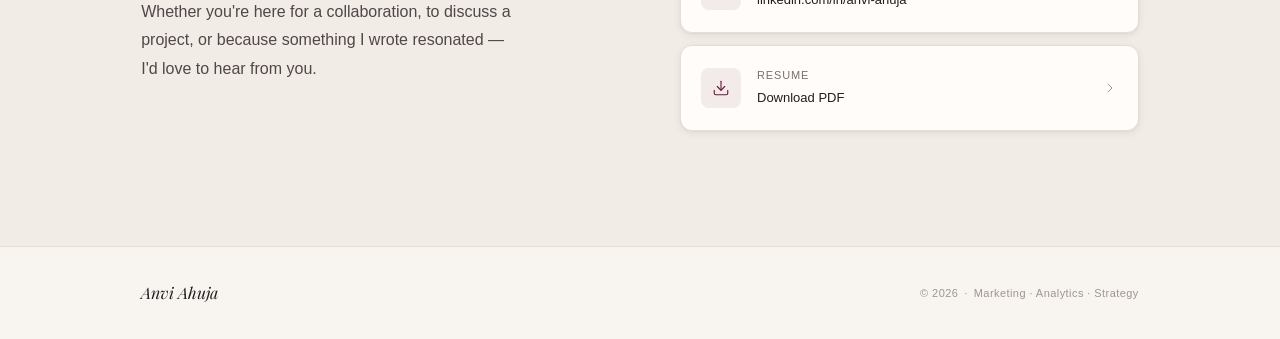
==== commit 1142058a: "Update styles" ====
--- a/index.html
+++ b/index.html
@@ -100,12 +100,26 @@
             and the decisions that sit between them.
           </p>
           <div class="hero-actions">
-            <a href="#work" class="btn btn-primary">View My Work</a>
+            <a href="#insights" class="btn btn-primary">Explore Insights</a>
             <a href="assets/resume.pdf" download class="btn btn-ghost">
               <svg width="14" height="14" viewBox="0 0 24 24" fill="none" stroke="currentColor" stroke-width="2" stroke-linecap="round" stroke-linejoin="round" aria-hidden="true"><path d="M21 15v4a2 2 0 0 1-2 2H5a2 2 0 0 1-2-2v-4"/><polyline points="7 10 12 15 17 10"/><line x1="12" y1="15" x2="12" y2="3"/></svg>
               Download Resume
             </a>
           </div>
+        </div>
+
+              <div class="hero-illustration">
+          <img
+            src="assets/images/hero-light.png"
+            alt="Marketing illustration"
+            class="hero-img hero-img-light"
+          />
+
+          <img
+            src="assets/images/hero-dark.png"
+            alt="Marketing illustration"
+            class="hero-img hero-img-dark"
+          />
         </div>
 
       </div>
@@ -167,7 +181,7 @@
     <!-- ─────────────────────────────────────────────────
          WORK — Premium case-study cards
     ───────────────────────────────────────────────── -->
-    <section class="section work-section" id="work" aria-labelledby="work-heading">
+    <section class="section work-section" id="work" aria-labelledby="work-heading" hidden>
       <div class="container">
 
         <header class="section-header reveal">
@@ -177,155 +191,11 @@
 
         <div class="work-grid">
 
-          <!-- Project 1 — featured, spans full width -->
-          <article class="work-card work-card-featured reveal" aria-labelledby="wc1-title">
-            <div class="wc-img-wrap">
-              <!-- Editorial: minimal desk with laptop — Olia Gozha, Unsplash -->
-              <img
-                src="https://images.unsplash.com/photo-1498050108023-c5249f4df085?w=1400&q=80&auto=format&fit=crop"
-                alt="Clean desk workspace with laptop — marketing analytics"
-                class="wc-img"
-                loading="eager"
-              />
-              <span class="wc-badge">Analytics</span>
-            </div>
-            <div class="wc-body">
-              <div class="wc-tags">
-                <span class="tag">Tableau</span>
-                <span class="tag">Excel</span>
-                <span class="tag">Python</span>
-              </div>
-              <h3 class="wc-title" id="wc1-title">Marketing Analytics Dashboard</h3>
-              <p class="wc-desc">
-                A multi-channel performance dashboard tracking campaign ROI, customer
-                segmentation and conversion funnels. Built to give marketing teams a
-                single source of truth across paid, organic and email channels — with
-                clear visualisations that actually get used in decisions.
-              </p>
-              <a href="#" class="wc-link" aria-label="View Marketing Analytics Dashboard">
-                View Project <span aria-hidden="true">→</span>
-              </a>
-            </div>
-          </article>
-
-          <!-- Project 2 -->
-          <article class="work-card reveal" aria-labelledby="wc2-title">
-            <div class="wc-img-wrap">
-              <!-- Editorial: premium brand books — Unsplash -->
-              <img
-                src="https://images.unsplash.com/photo-1512820790803-83ca734da794?w=900&q=80&auto=format&fit=crop"
-                alt="Premium design books on a desk — brand strategy"
-                class="wc-img"
-                loading="lazy"
-              />
-              <span class="wc-badge">Branding</span>
-            </div>
-            <div class="wc-body">
-              <div class="wc-tags">
-                <span class="tag">Brand Research</span>
-                <span class="tag">Consumer Psychology</span>
-              </div>
-              <h3 class="wc-title" id="wc2-title">Brand Strategy Analysis</h3>
-              <p class="wc-desc">
-                Positioning, perception and purchase behaviour analysed across FMCG
-                competitors — with strategic recommendations for differentiation in
-                crowded categories.
-              </p>
-              <a href="#" class="wc-link" aria-label="View Brand Strategy Analysis">
-                View Project <span aria-hidden="true">→</span>
-              </a>
-            </div>
-          </article>
-
-          <!-- Project 3 -->
-          <article class="work-card reveal delay-1" aria-labelledby="wc3-title">
-            <div class="wc-img-wrap">
-              <!-- Editorial: data charts — Carlos Muza, Unsplash -->
-              <img
-                src="https://images.unsplash.com/photo-1551288049-bebda4e38f71?w=900&q=80&auto=format&fit=crop"
-                alt="Data visualisation charts on screen — Tableau"
-                class="wc-img"
-                loading="lazy"
-              />
-              <span class="wc-badge">Data Viz</span>
-            </div>
-            <div class="wc-body">
-              <div class="wc-tags">
-                <span class="tag">Tableau</span>
-                <span class="tag">SQL</span>
-              </div>
-              <h3 class="wc-title" id="wc3-title">Tableau Dashboards</h3>
-              <p class="wc-desc">
-                A collection of dashboards translating dense datasets into clear
-                visual stories — covering sales trends, customer journeys and
-                regional performance comparisons.
-              </p>
-              <a href="#" class="wc-link" aria-label="View Tableau Dashboards">
-                View Project <span aria-hidden="true">→</span>
-              </a>
-            </div>
-          </article>
-
-          <!-- Project 4 -->
-          <article class="work-card reveal" aria-labelledby="wc4-title">
-            <div class="wc-img-wrap">
-              <!-- Editorial: library books — Janko Ferlič, Unsplash -->
-              <img
-                src="https://images.unsplash.com/photo-1481627834876-b7833e8f5570?w=900&q=80&auto=format&fit=crop"
-                alt="Library books — business and consumer research"
-                class="wc-img"
-                loading="lazy"
-              />
-              <span class="wc-badge">Research</span>
-            </div>
-            <div class="wc-body">
-              <div class="wc-tags">
-                <span class="tag">Jamovi</span>
-                <span class="tag">Orange</span>
-                <span class="tag">Statistical Analysis</span>
-              </div>
-              <h3 class="wc-title" id="wc4-title">Consumer Behaviour Research</h3>
-              <p class="wc-desc">
-                Statistical research into purchase-intent drivers, using regression
-                and factor analysis in Jamovi to isolate the variables that actually
-                move buying decisions.
-              </p>
-              <a href="#" class="wc-link" aria-label="View Consumer Behaviour Research">
-                View Project <span aria-hidden="true">→</span>
-              </a>
-            </div>
-          </article>
-
-          <!-- Project 5 -->
-          <article class="work-card reveal delay-1" aria-labelledby="wc5-title">
-            <div class="wc-img-wrap">
-              <!-- Editorial: minimal modern office interior — Annie Spratt, Unsplash -->
-              <img
-                src="https://images.unsplash.com/photo-1497366216548-37526070297c?w=900&q=80&auto=format&fit=crop"
-                alt="Minimal modern office interior — people operations"
-                class="wc-img"
-                loading="lazy"
-              />
-              <span class="wc-badge">HR & People</span>
-            </div>
-            <div class="wc-body">
-              <div class="wc-tags">
-                <span class="tag">HR Operations</span>
-                <span class="tag">Process Design</span>
-                <span class="tag">Excel</span>
-              </div>
-              <h3 class="wc-title" id="wc5-title">People Operations — Case Study</h3>
-              <p class="wc-desc">
-                A case study examining how recruitment, onboarding and engagement
-                design connect to retention outcomes — drawn from hands-on work in
-                a fast-moving consumer brand environment.
-              </p>
-              <a href="#" class="wc-link" aria-label="View People Operations Case Study">
-                View Project <span aria-hidden="true">→</span>
-              </a>
-            </div>
-          </article>
-
+         
+         
+         
+         
+         
         </div>
       </div>
     </section>
@@ -410,106 +280,8 @@
 
           <!-- Placeholder cards — replace with real articles as you publish -->
 
-          <!-- Future Article Slot 1 -->
-          <article class="ic reveal" aria-labelledby="ins2-title">
-            <div class="ic-img-wrap">
-              <img
-                src="https://images.unsplash.com/photo-1495474472287-4d71bcdd2085?w=800&q=80&auto=format&fit=crop"
-                alt="Premium coffee — pricing as a brand signal"
-                class="ic-img"
-                loading="lazy"
-              />
-            </div>
-            <div class="ic-body">
-              <div class="i-meta">
-                <span class="i-cat">Pricing Strategy</span>
-                <span class="i-sep" aria-hidden="true">·</span>
-                <span class="i-read">Coming soon</span>
-              </div>
-              <h3 class="ic-title" id="ins2-title">Starbucks' Pricing Strategy</h3>
-              <p class="ic-teaser">
-                How a coffee company convinced the world to pay four times the market
-                rate — and why the price itself became part of the product.
-              </p>
-              <span class="i-coming">Article coming soon</span>
-            </div>
-          </article>
-
-          <!-- Future Article Slot 2 -->
-          <article class="ic reveal delay-1" aria-labelledby="ins3-title">
-            <div class="ic-img-wrap">
-              <img
-                src="https://images.unsplash.com/photo-1542291026-7eec264c27ff?w=800&q=80&auto=format&fit=crop"
-                alt="Nike sneaker — brand identity built on belief"
-                class="ic-img"
-                loading="lazy"
-              />
-            </div>
-            <div class="ic-body">
-              <div class="i-meta">
-                <span class="i-cat">Marketing</span>
-                <span class="i-sep" aria-hidden="true">·</span>
-                <span class="i-read">Coming soon</span>
-              </div>
-              <h3 class="ic-title" id="ins3-title">Lessons from Nike Branding</h3>
-              <p class="ic-teaser">
-                Nike's most powerful tool isn't its product or its budget — it's a
-                three-word belief that turned a shoe company into a movement.
-              </p>
-              <span class="i-coming">Article coming soon</span>
-            </div>
-          </article>
-
-          <!-- Future Article Slot 3 -->
-          <article class="ic reveal" aria-labelledby="ins4-title">
-            <div class="ic-img-wrap">
-              <img
-                src="https://images.unsplash.com/photo-1530836369250-ef72a3f5cda8?w=800&q=80&auto=format&fit=crop"
-                alt="Rural morning — heritage and consistency in brand trust"
-                class="ic-img"
-                loading="lazy"
-              />
-            </div>
-            <div class="ic-body">
-              <div class="i-meta">
-                <span class="i-cat">Brand Trust</span>
-                <span class="i-sep" aria-hidden="true">·</span>
-                <span class="i-read">Coming soon</span>
-              </div>
-              <h3 class="ic-title" id="ins4-title">How Amul Built Trust</h3>
-              <p class="ic-teaser">
-                Seven decades. One cooperative. Millions of households. What Amul
-                understood about consistency that most brands never figure out.
-              </p>
-              <span class="i-coming">Article coming soon</span>
-            </div>
-          </article>
-
-          <!-- Future Article Slot 4 -->
-          <article class="ic reveal delay-1" aria-labelledby="ins5-title">
-            <div class="ic-img-wrap">
-              <img
-                src="https://images.unsplash.com/photo-1477959858617-67f85cf4f1df?w=800&q=80&auto=format&fit=crop"
-                alt="Urban city — competitive strategy in crowded markets"
-                class="ic-img"
-                loading="lazy"
-              />
-            </div>
-            <div class="ic-body">
-              <div class="i-meta">
-                <span class="i-cat">Competitive Strategy</span>
-                <span class="i-sep" aria-hidden="true">·</span>
-                <span class="i-read">Coming soon</span>
-              </div>
-              <h3 class="ic-title" id="ins5-title">Zomato vs Swiggy</h3>
-              <p class="ic-teaser">
-                Two companies, nearly identical services, very different personalities.
-                What brand voice actually does in a market where the product is the same.
-              </p>
-              <span class="i-coming">Article coming soon</span>
-            </div>
-          </article>
-
+        
+        
         </div>
       </div>
     </section>
--- a/styles.css
+++ b/styles.css
@@ -1,5 +1,5 @@
-/* ═══════════════════════════════════════════════════════════════
-   Anvi Ahuja · styles.css
+/*@import url('https://fonts.googleapis.com/css2?family=Playfair+Display:wght@400;500;600;700&family=DM+Sans:wght@400;500;700&display=swap'); ═══════════════════════════════════════════════════════════════
+/*   Anvi Ahuja · styles.css
    Palette  : Warm Ivory / Pure White / Deep Mauve / Muted Sage
    Type     : Playfair Display (display) + DM Sans (body/UI)
    Authored : production-ready, no placeholders
@@ -9,110 +9,125 @@
 /* ── 1. DESIGN TOKENS ─────────────────────────────────────── */
 
 :root {
-  /* Surfaces */
-  --bg:          #FAF9F7;
-  --bg-alt:      #F4F2EF;
-  --surface:     #FFFFFF;
-  --surface-low: #F8F6F3;
-
-  /* Borders */
-  --border:      #E8E4E1;
-  --border-mid:  #D6D0CB;
-
-  /* Text — never faded, always readable */
-  --ink:         #1D1D1F;
-  --ink-2:       #4A4A4A;
-  --ink-3:       #787270;
-  --ink-4:       #A8A4A0;
-
-  /* Accent: Deep Mauve */
-  --mauve:       #7A5566;
-  --mauve-h:     #624455;   /* hover / pressed */
-  --mauve-soft:  rgba(122, 85, 102, 0.08);
-  --mauve-mid:   rgba(122, 85, 102, 0.15);
-
-  /* Secondary: Muted Sage (used sparingly) */
-  --sage:        #9AA897;
-  --sage-soft:   rgba(154, 168, 151, 0.12);
+  --bg: #F8F5F1;
+  --bg-alt: #F2ECE7;
+  --surface: #FFFCFA;
+  --surface-low: #F7F2EE;
+
+  --border: #E8DDD6;
+  --border-mid: #D8CAC2;
+
+  --ink: #221D1E;
+  --ink-2: #514648;
+  --ink-3: #7A6E70;
+  --ink-4: #A09394;
+
+  --mauve: #6A1D3B;
+--mauve-h: #4F152C;
+--mauve-soft: rgba(106,29,59,.08);
+--mauve-mid: rgba(106,29,59,.16);
+
+  --sage: #E9DDE3;
+  --sage-soft: rgba(233,221,227,.22);
 
   /* Type families */
-  --f-display: 'Playfair Display', Georgia, 'Times New Roman', serif;
-  --f-body:    'DM Sans', -apple-system, BlinkMacSystemFont, 'Segoe UI', sans-serif;
+  --f-display: 'Playfair Display', Georgia, serif;
+  --f-body: 'Manrope', -apple-system, BlinkMacSystemFont, 'Segoe UI', sans-serif;
 
   /* Type scale */
-  --t-xs:   0.6875rem;   /* 11 */
-  --t-sm:   0.8125rem;   /* 13 */
-  --t-base: 0.9375rem;   /* 15 */
-  --t-md:   1.0625rem;   /* 17 */
-  --t-lg:   1.25rem;     /* 20 */
-  --t-xl:   1.5rem;      /* 24 */
-  --t-2xl:  2rem;        /* 32 */
-  --t-3xl:  2.75rem;     /* 44 */
-  --t-4xl:  3.75rem;     /* 60 */
-  --t-hero: clamp(4.5rem, 13vw, 9rem);
+  --t-xs: 0.6875rem;
+  /* 11 */
+  --t-sm: 0.8125rem;
+  /* 13 */
+  --t-base: 0.9375rem;
+  /* 15 */
+  --t-md: 1.0625rem;
+  /* 17 */
+  --t-lg: 1.25rem;
+  /* 20 */
+  --t-xl: 1.5rem;
+  /* 24 */
+  --t-2xl: 2rem;
+  /* 32 */
+  --t-3xl: 3rem;
+  /* 44 */
+  --t-4xl: 4rem;
+  /* 60 */
+  --t-hero: clamp(5rem, 12vw, 8rem);
 
   /* Spacing */
-  --sp-1: .25rem;  --sp-2: .5rem;   --sp-3: .75rem;
-  --sp-4: 1rem;    --sp-5: 1.25rem; --sp-6: 1.5rem;
-  --sp-8: 2rem;    --sp-10: 2.5rem; --sp-12: 3rem;
-  --sp-16: 4rem;   --sp-20: 5rem;   --sp-24: 6rem;
+  --sp-1: .25rem;
+  --sp-2: .5rem;
+  --sp-3: .75rem;
+  --sp-4: 1rem;
+  --sp-5: 1.25rem;
+  --sp-6: 1.5rem;
+  --sp-8: 2rem;
+  --sp-10: 2.5rem;
+  --sp-12: 3rem;
+  --sp-16: 4rem;
+  --sp-20: 5rem;
+  --sp-24: 6rem;
   --sp-32: 8rem;
 
   /* Radii */
-  --r-xs:   3px;
-  --r-sm:   8px;
-  --r-md:   12px;
-  --r-lg:   18px;
-  --r-xl:   24px;
+  --r-xs: 3px;
+  --r-sm: 8px;
+  --r-md: 12px;
+  --r-lg: 18px;
+  --r-xl: 24px;
   --r-pill: 9999px;
 
   /* Shadows — warm-tinted */
-  --sh-xs: 0 1px 3px rgba(29,18,10,.05);
-  --sh-sm: 0 2px 8px rgba(29,18,10,.07), 0 1px 2px rgba(29,18,10,.04);
-  --sh-md: 0 6px 20px rgba(29,18,10,.08), 0 2px 6px rgba(29,18,10,.04);
-  --sh-lg: 0 16px 40px rgba(29,18,10,.09), 0 4px 12px rgba(29,18,10,.05);
-  --sh-xl: 0 28px 64px rgba(29,18,10,.10), 0 8px 20px rgba(29,18,10,.06);
+  --sh-xs: 0 1px 3px rgba(29, 18, 10, .05);
+  --sh-sm: 0 2px 8px rgba(29, 18, 10, .07), 0 1px 2px rgba(29, 18, 10, .04);
+  --sh-md: 0 6px 20px rgba(29, 18, 10, .08), 0 2px 6px rgba(29, 18, 10, .04);
+  --sh-lg: 0 16px 40px rgba(29, 18, 10, .09), 0 4px 12px rgba(29, 18, 10, .05);
+  --sh-xl: 0 28px 64px rgba(29, 18, 10, .10), 0 8px 20px rgba(29, 18, 10, .06);
 
   /* Motion */
-  --ease:   cubic-bezier(.25, .46, .45, .94);
+  --ease: cubic-bezier(.25, .46, .45, .94);
   --spring: cubic-bezier(.16, 1, .3, 1);
   --t-fast: 140ms;
   --t-base: 260ms;
   --t-slow: 420ms;
 
   /* Layout */
-  --nav-h:   60px;
-  --max-w:   1100px;
-  --pad-x:   clamp(1.25rem, 4vw, 3.5rem);
+  --nav-h: 60px;
+  --max-w: 1100px;
+  --pad-x: clamp(1.25rem, 4vw, 3.5rem);
   --sec-gap: clamp(4rem, 9vw, 8rem);
 }
 
 /* ── Dark Mode — luxury charcoal ───────────────────────────── */
 [data-theme="dark"] {
-  --bg:          #161412;
-  --bg-alt:      #1C1915;
-  --surface:     #211D1A;
-  --surface-low: #191512;
-  --border:      #2E2824;
-  --border-mid:  #3A332D;
-
-  --ink:   #F0EAE2;
-  --ink-2: #B0A89E;
-  --ink-3: #7A716A;
-  --ink-4: #4C4540;
-
-  --mauve:     #C49AAA;
-  --mauve-h:   #D4AABB;
-  --mauve-soft:rgba(196,154,170,.09);
-  --mauve-mid: rgba(196,154,170,.17);
-  --sage:      #7A9E80;
-  --sage-soft: rgba(122,158,128,.1);
-
-  --sh-xs: 0 1px 3px rgba(0,0,0,.28);
-  --sh-sm: 0 2px 8px rgba(0,0,0,.34);
-  --sh-md: 0 6px 20px rgba(0,0,0,.38);
-  --sh-lg: 0 16px 40px rgba(0,0,0,.44);
-  --sh-xl: 0 28px 64px rgba(0,0,0,.52);
+  --bg: #141113;
+  --bg-alt: #1C181B;
+  --surface: #221D20;
+  --surface-low: #181416;
+
+  --border: #332B30;
+  --border-mid: #473A41;
+
+  --ink: #F7F2EE;
+  --ink-2: #D7C6CB;
+  --ink-3: #A58C95;
+  --ink-4: #6D5C63;
+
+ --mauve: #7A2548;
+--mauve-h: #5B1A36;
+--mauve-soft: rgba(117,35,68,.10);
+--mauve-mid: rgba(117,35,68,.18);
+
+  --sage: #E9DDE3;
+  --sage-soft: rgba(233,221,227,.10);
+
+
+--sh-xs: 0 1px 3px rgba(0,0,0,.28);
+--sh-sm: 0 2px 8px rgba(0,0,0,.34);
+--sh-md: 0 6px 20px rgba(0,0,0,.38);
+--sh-lg: 0 16px 40px rgba(0,0,0,.44);
+--sh-xl: 0 28px 64px rgba(0,0,0,.52);
 }
 
 
@@ -120,7 +135,11 @@
 
 *,
 *::before,
-*::after { box-sizing: border-box; margin: 0; padding: 0; }
+*::after {
+  box-sizing: border-box;
+  margin: 0;
+  padding: 0;
+}
 
 html {
   font-size: 16px;
@@ -132,20 +151,37 @@
 body {
   font-family: var(--f-body);
   font-size: var(--t-base);
-  line-height: 1.65;
+  line-height: 1.75;
   color: var(--ink);
   background: var(--bg);
   -webkit-font-smoothing: antialiased;
   -moz-osx-font-smoothing: grayscale;
   overflow-x: hidden;
   transition: background var(--t-slow) var(--ease),
-              color     var(--t-slow) var(--ease);
-}
-
-img  { display: block; max-width: 100%; height: auto; }
-a    { color: inherit; text-decoration: none; }
-ul   { list-style: none; }
-button { font-family: inherit; cursor: pointer; border: none; background: none; }
+    color var(--t-slow) var(--ease);
+}
+
+img {
+  display: block;
+  max-width: 100%;
+  height: auto;
+}
+
+a {
+  color: inherit;
+  text-decoration: none;
+}
+
+ul {
+  list-style: none;
+}
+
+button {
+  font-family: inherit;
+  cursor: pointer;
+  border: none;
+  background: none;
+}
 
 :focus-visible {
   outline: 2px solid var(--mauve);
@@ -155,7 +191,8 @@
 
 .skip-link {
   position: fixed;
-  top: 1rem; left: 1rem;
+  top: 1rem;
+  left: 1rem;
   z-index: 9999;
   padding: .5rem 1.25rem;
   background: var(--mauve);
@@ -166,14 +203,24 @@
   transform: translateY(-200%);
   transition: transform var(--t-base);
 }
-.skip-link:focus { transform: translateY(0); }
+
+.skip-link:focus {
+  transform: translateY(0);
+}
 
 @media (prefers-reduced-motion: reduce) {
-  *, *::before, *::after {
+
+  *,
+  *::before,
+  *::after {
     animation-duration: .01ms !important;
     transition-duration: .01ms !important;
   }
-  html { scroll-behavior: auto; }
+
+  html {
+    scroll-behavior: auto;
+  }
+
   .reveal {
     opacity: 1 !important;
     transform: none !important;
@@ -181,8 +228,15 @@
   }
 }
 
-.bp-md { display: none; }
-@media (min-width: 780px) { .bp-md { display: block; } }
+.bp-md {
+  display: none;
+}
+
+@media (min-width: 780px) {
+  .bp-md {
+    display: block;
+  }
+}
 
 
 /* ── 3. LAYOUT UTILITIES ──────────────────────────────────── */
@@ -224,14 +278,13 @@
   margin-bottom: var(--sp-4);
 }
 
-.display-heading {
-  font-family: var(--f-display);
-  font-size: clamp(var(--t-2xl), 4.5vw, var(--t-4xl));
-  font-weight: 400;
-  line-height: 1.05;
-  letter-spacing: -.025em;
-  color: var(--ink);
-  margin-bottom: var(--sp-8);
+.display-heading{
+    font-family:var(--f-display);
+    font-weight:400;
+    line-height:1.05;
+    letter-spacing:-0.02em;
+    color:var(--ink);
+    margin-bottom:var(--sp-8);
 }
 
 .display-heading em {
@@ -277,19 +330,24 @@
   border: 1px solid var(--mauve);
   box-shadow: 0 2px 8px var(--mauve-mid);
 }
+
 .btn-primary:hover {
   background: var(--mauve-h);
   border-color: var(--mauve-h);
   transform: translateY(-1px);
   box-shadow: 0 6px 20px var(--mauve-mid);
 }
-.btn-primary:active { transform: translateY(0); }
+
+.btn-primary:active {
+  transform: translateY(0);
+}
 
 .btn-ghost {
   background: transparent;
   color: var(--ink-2);
   border: 1px solid var(--border-mid);
 }
+
 .btn-ghost:hover {
   color: var(--mauve);
   border-color: var(--mauve);
@@ -297,13 +355,17 @@
   transform: translateY(-1px);
 }
 
-.btn-sm { padding: .55rem 1.25rem; font-size: var(--t-xs); }
+.btn-sm {
+  padding: .55rem 1.25rem;
+  font-size: var(--t-xs);
+}
 
 [data-theme="dark"] .btn-primary {
-  box-shadow: 0 2px 8px rgba(196,154,170,.15);
-}
+  box-shadow: 0 2px 8px var(--mauve-mid);
+}
+
 [data-theme="dark"] .btn-primary:hover {
-  box-shadow: 0 6px 20px rgba(196,154,170,.2);
+  box-shadow: 0 6px 20px var(--mauve-mid);
 }
 
 
@@ -313,13 +375,26 @@
   opacity: 0;
   transform: translateY(22px);
   transition:
-    opacity  .72s var(--spring),
+    opacity .72s var(--spring),
     transform .72s var(--spring);
 }
-.reveal.delay-1 { transition-delay: 110ms; }
-.reveal.delay-2 { transition-delay: 220ms; }
-.reveal.delay-3 { transition-delay: 330ms; }
-.reveal.in      { opacity: 1; transform: none; }
+
+.reveal.delay-1 {
+  transition-delay: 110ms;
+}
+
+.reveal.delay-2 {
+  transition-delay: 220ms;
+}
+
+.reveal.delay-3 {
+  transition-delay: 330ms;
+}
+
+.reveal.in {
+  opacity: 1;
+  transform: none;
+}
 
 
 /* ── 7. NAVIGATION ────────────────────────────────────────── */
@@ -331,9 +406,9 @@
   height: var(--nav-h);
   border-bottom: 1px solid transparent;
   transition:
-    background    var(--t-slow) var(--ease),
-    border-color  var(--t-slow) var(--ease),
-    box-shadow    var(--t-slow) var(--ease);
+    background var(--t-slow) var(--ease),
+    border-color var(--t-slow) var(--ease),
+    box-shadow var(--t-slow) var(--ease);
 }
 
 .site-header.scrolled {
@@ -343,6 +418,7 @@
   backdrop-filter: blur(18px) saturate(160%);
   -webkit-backdrop-filter: blur(18px) saturate(160%);
 }
+
 [data-theme="dark"] .site-header.scrolled {
   background: rgba(22, 20, 18, .92);
 }
@@ -368,7 +444,10 @@
   flex-shrink: 0;
   transition: color var(--t-fast);
 }
-.nav-wordmark:hover { color: var(--mauve); }
+
+.nav-wordmark:hover {
+  color: var(--mauve);
+}
 
 /* Desktop links */
 .nav-links {
@@ -378,7 +457,12 @@
   flex: 1;
   justify-content: center;
 }
-@media (min-width: 820px) { .nav-links { display: flex; } }
+
+@media (min-width: 820px) {
+  .nav-links {
+    display: flex;
+  }
+}
 
 .nav-link {
   position: relative;
@@ -389,20 +473,29 @@
   border-radius: var(--r-xs);
   transition: color var(--t-fast);
 }
+
 .nav-link::after {
   content: '';
   position: absolute;
-  bottom: 4px; left: var(--sp-3); right: var(--sp-3);
+  bottom: 4px;
+  left: var(--sp-3);
+  right: var(--sp-3);
   height: 1px;
   background: var(--mauve);
   transform: scaleX(0);
   transform-origin: left;
   transition: transform var(--t-base) var(--spring);
 }
+
 .nav-link:hover,
-.nav-link.active { color: var(--ink); }
+.nav-link.active {
+  color: var(--ink);
+}
+
 .nav-link:hover::after,
-.nav-link.active::after { transform: scaleX(1); }
+.nav-link.active::after {
+  transform: scaleX(1);
+}
 
 /* Controls */
 .nav-controls {
@@ -416,17 +509,33 @@
 .theme-toggle {
   display: grid;
   place-items: center;
-  width: 34px; height: 34px;
+  width: 34px;
+  height: 34px;
   border-radius: var(--r-xs);
   color: var(--ink-3);
   transition: color var(--t-fast), background var(--t-fast);
 }
-.theme-toggle:hover { color: var(--ink); background: var(--mauve-soft); }
-
-.icon-sun  { display: none; }
-.icon-moon { display: block; }
-[data-theme="dark"] .icon-sun  { display: block; }
-[data-theme="dark"] .icon-moon { display: none; }
+
+.theme-toggle:hover {
+  color: var(--ink);
+  background: var(--mauve-soft);
+}
+
+.icon-sun {
+  display: none;
+}
+
+.icon-moon {
+  display: block;
+}
+
+[data-theme="dark"] .icon-sun {
+  display: block;
+}
+
+[data-theme="dark"] .icon-moon {
+  display: none;
+}
 
 /* Hamburger */
 .hamburger {
@@ -434,14 +543,23 @@
   flex-direction: column;
   justify-content: center;
   gap: 5px;
-  width: 34px; height: 34px;
+  width: 34px;
+  height: 34px;
   padding: 7px;
   border-radius: var(--r-xs);
   color: var(--ink);
   transition: background var(--t-fast);
 }
-.hamburger:hover { background: var(--mauve-soft); }
-@media (min-width: 820px) { .hamburger { display: none; } }
+
+.hamburger:hover {
+  background: var(--mauve-soft);
+}
+
+@media (min-width: 820px) {
+  .hamburger {
+    display: none;
+  }
+}
 
 .ham-bar {
   display: block;
@@ -450,13 +568,20 @@
   border-radius: 2px;
   transition: all var(--t-base) var(--spring);
 }
-.ham-bar:first-child { width: 18px; }
-.ham-bar:last-child  { width: 12px; }
+
+.ham-bar:first-child {
+  width: 18px;
+}
+
+.ham-bar:last-child {
+  width: 12px;
+}
 
 .hamburger[aria-expanded="true"] .ham-bar:first-child {
   transform: translateY(6.5px) rotate(45deg);
   width: 18px;
 }
+
 .hamburger[aria-expanded="true"] .ham-bar:last-child {
   transform: translateY(-6.5px) rotate(-45deg);
   width: 18px;
@@ -469,7 +594,10 @@
   border-top: 1px solid var(--border);
   padding: var(--sp-4) var(--pad-x) var(--sp-10);
 }
-.mobile-nav.open { display: block; }
+
+.mobile-nav.open {
+  display: block;
+}
 
 .mob-link {
   display: flex;
@@ -482,8 +610,14 @@
   border-bottom: 1px solid var(--border);
   transition: color var(--t-fast);
 }
-.mob-link:last-child { border-bottom: none; }
-.mob-link:hover { color: var(--mauve); }
+
+.mob-link:last-child {
+  border-bottom: none;
+}
+
+.mob-link:hover {
+  color: var(--mauve);
+}
 
 .mob-resume {
   margin-top: var(--sp-4);
@@ -511,31 +645,36 @@
 .hero::before {
   content: '';
   position: absolute;
-  top: -8%; right: -8%;
+  top: -8%;
+  right: -8%;
   width: min(620px, 55vw);
   height: min(620px, 55vw);
   border-radius: 50%;
-  background: radial-gradient(circle, rgba(122,85,102,.06) 0%, transparent 68%);
+  background: radial-gradient(circle, rgba(106,29,59,.08) 0%, transparent 68%);
   pointer-events: none;
   z-index: 0;
 }
+
 /* Sage bloom — bottom left */
 .hero::after {
   content: '';
   position: absolute;
-  bottom: -6%; left: -6%;
+  bottom: -6%;
+  left: -6%;
   width: min(480px, 44vw);
   height: min(480px, 44vw);
   border-radius: 50%;
-  background: radial-gradient(circle, rgba(154,168,151,.07) 0%, transparent 68%);
+  background: radial-gradient(circle, rgba(233,221,227,.08) 0%, transparent 68%);
   pointer-events: none;
   z-index: 0;
 }
+
 [data-theme="dark"] .hero::before {
-  background: radial-gradient(circle, rgba(196,154,170,.055) 0%, transparent 68%);
-}
+ background: radial-gradient(circle, rgba(106,29,59,.08) 0%, transparent 68%);
+}
+
 [data-theme="dark"] .hero::after {
-  background: radial-gradient(circle, rgba(122,158,128,.055) 0%, transparent 68%);
+  background: radial-gradient(circle, rgba(233,221,227,.06) 0%, transparent 68%);
 }
 
 .hero-container {
@@ -579,14 +718,16 @@
   display: block;
   font-family: var(--f-display);
   font-size: var(--t-hero);
-  font-weight: 300;
-  color: var(--ink);
-  padding-left: clamp(1.5rem, 5vw, 5rem); /* intentional shift right */
+  font-weight: 400;
+  letter-spacing:-0.02em;
+   color: var(--mauve);
+  padding-left: clamp(1.5rem, 5vw, 5rem);
+  /* intentional shift right */
 }
 
 .hero-name-last em {
   font-style: italic;
-  color: var(--mauve);
+    font-weight:300;
 }
 
 /* Rule — mathematical anchor below name */
@@ -606,6 +747,7 @@
   flex-direction: column;
   gap: var(--sp-8);
 }
+
 @media (min-width: 640px) {
   .hero-foot {
     flex-direction: row;
@@ -642,16 +784,28 @@
   opacity: 0;
   animation: fadeIn 1s var(--ease) 1.3s forwards;
 }
+
 .scroll-track {
   width: 1px;
   height: 36px;
   background: linear-gradient(to bottom, var(--mauve), transparent);
   animation: pulse 2.4s var(--ease) infinite;
 }
+
 @keyframes pulse {
-  0%, 100% { opacity: .45; transform: scaleY(1); }
-  50%       { opacity: 1;   transform: scaleY(.6); }
-}
+
+  0%,
+  100% {
+    opacity: .45;
+    transform: scaleY(1);
+  }
+
+  50% {
+    opacity: 1;
+    transform: scaleY(.6);
+  }
+}
+
 .hero-scroll-hint span {
   font-size: 10px;
   letter-spacing: .14em;
@@ -660,12 +814,25 @@
 }
 
 @keyframes fadeUp {
-  from { opacity: 0; transform: translateY(14px); }
-  to   { opacity: 1; transform: translateY(0); }
-}
+  from {
+    opacity: 0;
+    transform: translateY(14px);
+  }
+
+  to {
+    opacity: 1;
+    transform: translateY(0);
+  }
+}
+
 @keyframes fadeIn {
-  from { opacity: 0; }
-  to   { opacity: 1; }
+  from {
+    opacity: 0;
+  }
+
+  to {
+    opacity: 1;
+  }
 }
 
 /* Hero reveals use CSS animation directly — no JS needed */
@@ -673,19 +840,74 @@
   opacity: 0;
   animation: fadeUp .8s var(--spring) forwards;
 }
-.hero .delay-1 { animation-delay: .22s; }
-.hero .delay-2 { animation-delay: .44s; }
-
+
+.hero .delay-1 {
+  animation-delay: .22s;
+}
+
+.hero .delay-2 {
+  animation-delay: .44s;
+}
+
+/* Hero Illustration */
+.hero-illustration {
+  display: flex;
+  justify-content: center;
+  align-items: center;
+  margin-top: 3rem;
+}
+
+@media (min-width: 992px) {
+  .hero-illustration {
+    position: absolute;
+    right: 0;
+    top: 45%;
+    transform: translateY(-50%);
+    width: 46%;
+    margin-top: 0;
+    justify-content: flex-end;
+    pointer-events: none;
+  }
+
+  .hero-img {
+    width: 100%;
+    max-width: 650px;
+  }
+}
+
+.hero-img {
+  display: block;
+  width: 100%;
+  max-width: 650px;
+  height: auto;
+}
+
+.hero-img-dark {
+  display: none;
+}
+
+[data-theme="dark"] .hero-img-light {
+  display: none;
+}
+
+[data-theme="dark"] .hero-img-dark {
+  display: block;
+}
+
+/* Desktop */
 
 /* ── 9. ABOUT ─────────────────────────────────────────────── */
 
-.about-section { background: var(--bg-alt); }
+.about-section {
+  background: var(--bg-alt);
+}
 
 .about-grid {
   display: grid;
   grid-template-columns: 1fr;
   gap: var(--sp-12);
 }
+
 @media (min-width: 820px) {
   .about-grid {
     grid-template-columns: 280px 1fr;
@@ -694,7 +916,9 @@
   }
 }
 
-.about-col-left .display-heading { margin-bottom: 0; }
+.about-col-left .display-heading {
+  margin-bottom: 0;
+}
 
 .about-body {
   display: flex;
@@ -702,19 +926,25 @@
   gap: var(--sp-5);
   margin-bottom: var(--sp-8);
 }
+
 .about-body p {
   font-size: var(--t-base);
   font-weight: 300;
   color: var(--ink-2);
   line-height: 1.85;
 }
-.about-body strong { color: var(--ink); font-weight: 500; }
+
+.about-body strong {
+  color: var(--ink);
+  font-weight: 500;
+}
 
 .skill-list {
   display: flex;
   flex-wrap: wrap;
   gap: var(--sp-2);
 }
+
 .skill-chip {
   display: inline-block;
   font-size: var(--t-xs);
@@ -728,6 +958,7 @@
   transition: all var(--t-fast);
   cursor: default;
 }
+
 .skill-chip:hover {
   border-color: var(--mauve);
   color: var(--mauve);
@@ -742,21 +973,30 @@
   grid-template-columns: 1fr;
   gap: var(--sp-6);
 }
+
 @media (min-width: 640px) {
-  .work-grid { grid-template-columns: repeat(2, 1fr); }
-}
+  .work-grid {
+    grid-template-columns: repeat(2, 1fr);
+  }
+}
+
 @media (min-width: 1024px) {
-  .work-grid { grid-template-columns: repeat(3, 1fr); }
+  .work-grid {
+    grid-template-columns: repeat(3, 1fr);
+  }
 }
 
 /* Featured: spans all columns */
-.work-card-featured { grid-column: 1 / -1; }
+.work-card-featured {
+  grid-column: 1 / -1;
+}
 
 @media (min-width: 900px) {
   .work-card-featured {
     display: grid;
     grid-template-columns: 1.15fr 0.85fr;
   }
+
   .work-card-featured .wc-img-wrap {
     height: 100%;
     min-height: 400px;
@@ -772,14 +1012,15 @@
   overflow: hidden;
   box-shadow: var(--sh-sm);
   transition:
-    box-shadow  var(--t-slow) var(--spring),
-    transform   var(--t-slow) var(--spring),
+    box-shadow var(--t-slow) var(--spring),
+    transform var(--t-slow) var(--spring),
     border-color var(--t-base);
 }
+
 .work-card:hover {
   box-shadow: var(--sh-xl);
   transform: translateY(-4px);
-  border-color: rgba(122,85,102,.22);
+  border-color: rgba(106,29,59,.22)
 }
 
 .wc-img-wrap {
@@ -789,31 +1030,38 @@
   background: var(--bg-alt);
   flex-shrink: 0;
 }
+
 .wc-img {
-  width: 100%; height: 100%;
+  width: 100%;
+  height: 100%;
   object-fit: cover;
   object-position: center;
   transition: transform var(--t-slow) var(--spring);
 }
-.work-card:hover .wc-img { transform: scale(1.05); }
+
+.work-card:hover .wc-img {
+  transform: scale(1.05);
+}
 
 .wc-badge {
   position: absolute;
-  top: var(--sp-4); left: var(--sp-4);
+  top: var(--sp-4);
+  left: var(--sp-4);
   font-size: 10px;
   font-weight: 600;
   letter-spacing: .08em;
   text-transform: uppercase;
   color: var(--mauve);
-  background: rgba(250,249,247,.94);
+  background: rgba(250, 249, 247, .94);
   border: 1px solid var(--border);
   border-radius: var(--r-pill);
   padding: 3px 11px;
   backdrop-filter: blur(6px);
   -webkit-backdrop-filter: blur(6px);
 }
+
 [data-theme="dark"] .wc-badge {
-  background: rgba(33,29,26,.9);
+  background: rgba(33, 29, 26, .9);
 }
 
 .wc-body {
@@ -837,6 +1085,7 @@
   line-height: 1.3;
   margin-bottom: var(--sp-3);
 }
+
 .work-card-featured .wc-title {
   font-family: var(--f-display);
   font-size: clamp(var(--t-xl), 2.8vw, var(--t-2xl));
@@ -864,6 +1113,7 @@
   border-bottom: 1px solid transparent;
   transition: gap var(--t-fast), border-color var(--t-fast);
 }
+
 .wc-link:hover {
   gap: var(--sp-3);
   border-color: var(--mauve);
@@ -872,7 +1122,9 @@
 
 /* ── 11. JOURNAL — Editorial layout ───────────────────────── */
 
-.journal-section { background: var(--bg-alt); }
+.journal-section {
+  background: var(--bg-alt);
+}
 
 /* Featured: image left, text right */
 .j-featured {
@@ -886,14 +1138,16 @@
   margin-bottom: var(--sp-8);
   transition:
     box-shadow var(--t-slow) var(--spring),
-    transform  var(--t-slow) var(--spring);
-}
+    transform var(--t-slow) var(--spring);
+}
+
 @media (min-width: 720px) {
   .j-featured {
     grid-template-columns: 1.15fr .85fr;
     min-height: 440px;
   }
 }
+
 .j-featured:hover {
   box-shadow: var(--sh-xl);
   transform: translateY(-2px);
@@ -903,15 +1157,23 @@
   height: 280px;
   overflow: hidden;
 }
+
 @media (min-width: 720px) {
-  .j-feat-img-wrap { height: 100%; }
-}
+  .j-feat-img-wrap {
+    height: 100%;
+  }
+}
+
 .j-feat-img {
-  width: 100%; height: 100%;
+  width: 100%;
+  height: 100%;
   object-fit: cover;
   transition: transform var(--t-slow) var(--spring);
 }
-.j-featured:hover .j-feat-img { transform: scale(1.04); }
+
+.j-featured:hover .j-feat-img {
+  transform: scale(1.04);
+}
 
 .j-feat-body {
   padding: clamp(var(--sp-6), 5vw, var(--sp-12));
@@ -945,6 +1207,7 @@
   flex-wrap: wrap;
   gap: var(--sp-2);
 }
+
 .j-cat {
   font-size: var(--t-xs);
   font-weight: 600;
@@ -952,9 +1215,17 @@
   text-transform: uppercase;
   color: var(--mauve);
 }
-.j-sep { color: var(--ink-4); font-size: 10px; }
+
+.j-sep {
+  color: var(--ink-4);
+  font-size: 10px;
+}
+
 .j-time,
-.j-read { font-size: var(--t-xs); color: var(--ink-3); }
+.j-read {
+  font-size: var(--t-xs);
+  color: var(--ink-3);
+}
 
 /* Grid: 2-col */
 .j-grid {
@@ -962,8 +1233,11 @@
   grid-template-columns: 1fr;
   gap: var(--sp-5);
 }
+
 @media (min-width: 600px) {
-  .j-grid { grid-template-columns: repeat(2, 1fr); }
+  .j-grid {
+    grid-template-columns: repeat(2, 1fr);
+  }
 }
 
 /* Standard card */
@@ -976,14 +1250,15 @@
   overflow: hidden;
   box-shadow: var(--sh-sm);
   transition:
-    box-shadow  var(--t-slow) var(--spring),
-    transform   var(--t-slow) var(--spring),
+    box-shadow var(--t-slow) var(--spring),
+    transform var(--t-slow) var(--spring),
     border-color var(--t-base);
 }
+
 .jc:hover {
   box-shadow: var(--sh-xl);
   transform: translateY(-3px);
-  border-color: rgba(122,85,102,.2);
+  border-color: rgba(106,29,59,.22)
 }
 
 .jc-img-wrap {
@@ -992,12 +1267,17 @@
   background: var(--bg-alt);
   flex-shrink: 0;
 }
+
 .jc-img {
-  width: 100%; height: 100%;
+  width: 100%;
+  height: 100%;
   object-fit: cover;
   transition: transform var(--t-slow) var(--spring);
 }
-.jc:hover .jc-img { transform: scale(1.06); }
+
+.jc:hover .jc-img {
+  transform: scale(1.06);
+}
 
 .jc-body {
   flex: 1;
@@ -1036,7 +1316,10 @@
   padding-top: var(--sp-2);
   transition: border-color var(--t-fast), gap var(--t-fast);
 }
-.j-link:hover { border-color: var(--mauve); }
+
+.j-link:hover {
+  border-color: var(--mauve);
+}
 
 
 /* ── 12. EXPERIENCE ───────────────────────────────────────── */
@@ -1053,18 +1336,22 @@
   box-shadow: var(--sh-sm);
   transition: box-shadow var(--t-base), border-color var(--t-base);
 }
+
 @media (min-width: 600px) {
   .exp-card {
     grid-template-columns: 190px 1px 1fr;
     gap: 0;
   }
 }
+
 .exp-card:hover {
   box-shadow: var(--sh-lg);
-  border-color: rgba(122,85,102,.2);
-}
-
-.exp-left { padding-right: var(--sp-8); }
+  border-color: rgba(106,29,59,.22)
+}
+
+.exp-left {
+  padding-right: var(--sp-8);
+}
 
 .exp-company {
   font-size: var(--t-xs);
@@ -1074,12 +1361,14 @@
   color: var(--mauve);
   margin-bottom: var(--sp-2);
 }
+
 .exp-role {
   font-size: var(--t-lg);
   font-weight: 500;
   color: var(--ink);
   margin-bottom: var(--sp-2);
 }
+
 .exp-period {
   font-size: var(--t-xs);
   color: var(--ink-3);
@@ -1088,6 +1377,7 @@
 .exp-divider {
   display: none;
 }
+
 @media (min-width: 600px) {
   .exp-divider {
     display: block;
@@ -1100,7 +1390,12 @@
 .exp-right {
   padding-left: var(--sp-8);
 }
-@media (max-width: 599px) { .exp-right { padding-left: 0; } }
+
+@media (max-width: 599px) {
+  .exp-right {
+    padding-left: 0;
+  }
+}
 
 .exp-desc {
   font-size: var(--t-sm);
@@ -1109,6 +1404,7 @@
   line-height: 1.85;
   margin-bottom: var(--sp-5);
 }
+
 .exp-tags {
   display: flex;
   flex-wrap: wrap;
@@ -1118,13 +1414,16 @@
 
 /* ── 13. CONTACT ──────────────────────────────────────────── */
 
-.contact-section { background: var(--bg-alt); }
+.contact-section {
+  background: var(--bg-alt);
+}
 
 .contact-grid {
   display: grid;
   grid-template-columns: 1fr;
   gap: var(--sp-12);
 }
+
 @media (min-width: 760px) {
   .contact-grid {
     grid-template-columns: 1fr 1fr;
@@ -1133,7 +1432,9 @@
   }
 }
 
-.contact-left .display-heading { margin-bottom: var(--sp-4); }
+.contact-left .display-heading {
+  margin-bottom: var(--sp-4);
+}
 
 .contact-intro {
   font-size: var(--t-base);
@@ -1160,6 +1461,7 @@
   box-shadow: var(--sh-sm);
   transition: all var(--t-base) var(--spring);
 }
+
 .contact-card:hover {
   border-color: var(--mauve);
   transform: translateX(4px);
@@ -1169,13 +1471,15 @@
 .cc-icon {
   display: grid;
   place-items: center;
-  width: 40px; height: 40px;
+  width: 40px;
+  height: 40px;
   border-radius: var(--r-sm);
   background: var(--mauve-soft);
   color: var(--mauve);
   flex-shrink: 0;
   transition: background var(--t-fast), color var(--t-fast);
 }
+
 .contact-card:hover .cc-icon {
   background: var(--mauve);
   color: #fff;
@@ -1187,6 +1491,7 @@
   flex-direction: column;
   min-width: 0;
 }
+
 .cc-label {
   font-size: var(--t-xs);
   font-weight: 500;
@@ -1195,6 +1500,7 @@
   color: var(--ink-3);
   margin-bottom: 2px;
 }
+
 .cc-value {
   font-size: var(--t-sm);
   font-weight: 500;
@@ -1209,6 +1515,7 @@
   flex-shrink: 0;
   transition: color var(--t-fast), transform var(--t-fast);
 }
+
 .contact-card:hover .cc-arrow {
   color: var(--mauve);
   transform: translateX(2px);
@@ -1222,6 +1529,7 @@
   padding-block: var(--sp-8);
   background: var(--bg);
 }
+
 .footer-inner {
   display: flex;
   flex-direction: column;
@@ -1229,6 +1537,7 @@
   gap: var(--sp-2);
   text-align: center;
 }
+
 @media (min-width: 600px) {
   .footer-inner {
     flex-direction: row;
@@ -1236,12 +1545,14 @@
     text-align: left;
   }
 }
+
 .footer-wordmark {
   font-family: var(--f-display);
   font-style: italic;
   font-size: var(--t-base);
   color: var(--ink);
 }
+
 .footer-copy {
   font-size: var(--t-xs);
   color: var(--ink-4);
@@ -1257,7 +1568,9 @@
 
 /* ── 15. INSIGHTS SECTION (homepage) ─────────────────────── */
 
-.insights-section { background: var(--bg-alt); }
+.insights-section {
+  background: var(--bg-alt);
+}
 
 /* ── Featured article card — full clickable link ── */
 .i-featured {
@@ -1274,19 +1587,21 @@
   color: inherit;
   transition:
     box-shadow var(--t-slow) var(--spring),
-    transform  var(--t-slow) var(--spring),
+    transform var(--t-slow) var(--spring),
     border-color var(--t-base);
 }
+
 @media (min-width: 760px) {
   .i-featured {
     grid-template-columns: 1.1fr .9fr;
     min-height: 460px;
   }
 }
+
 .i-featured:hover {
   box-shadow: var(--sh-xl);
   transform: translateY(-3px);
-  border-color: rgba(122,85,102,.22);
+  border-color: rgba(106,29,59,.22)
 }
 
 .i-feat-img-wrap {
@@ -1295,15 +1610,24 @@
   background: var(--bg-alt);
   flex-shrink: 0;
 }
-@media (min-width: 760px) { .i-feat-img-wrap { height: 100%; } }
+
+@media (min-width: 760px) {
+  .i-feat-img-wrap {
+    height: 100%;
+  }
+}
 
 .i-feat-img {
-  width: 100%; height: 100%;
+  width: 100%;
+  height: 100%;
   object-fit: cover;
   object-position: center;
   transition: transform var(--t-slow) var(--spring);
 }
-.i-featured:hover .i-feat-img { transform: scale(1.04); }
+
+.i-featured:hover .i-feat-img {
+  transform: scale(1.04);
+}
 
 .i-feat-body {
   padding: clamp(var(--sp-6), 5vw, var(--sp-12));
@@ -1340,7 +1664,10 @@
   align-self: flex-start;
   transition: opacity var(--t-fast);
 }
-.i-featured:hover .i-read-link { opacity: .75; }
+
+.i-featured:hover .i-read-link {
+  opacity: .75;
+}
 
 /* ── Shared meta line ── */
 .i-meta {
@@ -1349,6 +1676,7 @@
   flex-wrap: wrap;
   gap: var(--sp-2);
 }
+
 .i-cat {
   font-size: var(--t-xs);
   font-weight: 600;
@@ -1356,9 +1684,21 @@
   text-transform: uppercase;
   color: var(--mauve);
 }
-.i-sep  { color: var(--ink-4); font-size: 10px; }
-.i-date { font-size: var(--t-xs); color: var(--ink-3); }
-.i-read { font-size: var(--t-xs); color: var(--ink-3); }
+
+.i-sep {
+  color: var(--ink-4);
+  font-size: 10px;
+}
+
+.i-date {
+  font-size: var(--t-xs);
+  color: var(--ink-3);
+}
+
+.i-read {
+  font-size: var(--t-xs);
+  color: var(--ink-3);
+}
 
 /* ── Grid of smaller cards ── */
 .i-grid {
@@ -1366,7 +1706,12 @@
   grid-template-columns: 1fr;
   gap: var(--sp-5);
 }
-@media (min-width: 580px) { .i-grid { grid-template-columns: repeat(2, 1fr); } }
+
+@media (min-width: 580px) {
+  .i-grid {
+    grid-template-columns: repeat(2, 1fr);
+  }
+}
 
 /* ── Individual insight card ── */
 .ic {
@@ -1381,17 +1726,20 @@
   color: inherit;
   transition:
     box-shadow var(--t-slow) var(--spring),
-    transform  var(--t-slow) var(--spring),
+    transform var(--t-slow) var(--spring),
     border-color var(--t-base);
 }
+
 .ic:hover {
   box-shadow: var(--sh-xl);
   transform: translateY(-3px);
-  border-color: rgba(122,85,102,.2);
+  border-color: rgba(106,29,59,.22)
 }
 
 /* Clickable cards (linked articles) */
-a.ic { cursor: pointer; }
+a.ic {
+  cursor: pointer;
+}
 
 .ic-img-wrap {
   height: 210px;
@@ -1399,12 +1747,17 @@
   background: var(--bg-alt);
   flex-shrink: 0;
 }
+
 .ic-img {
-  width: 100%; height: 100%;
+  width: 100%;
+  height: 100%;
   object-fit: cover;
   transition: transform var(--t-slow) var(--spring);
 }
-.ic:hover .ic-img { transform: scale(1.05); }
+
+.ic:hover .ic-img {
+  transform: scale(1.05);
+}
 
 .ic-body {
   flex: 1;
@@ -1444,7 +1797,10 @@
   padding-top: var(--sp-2);
   transition: border-color var(--t-fast);
 }
-.ic:hover .ic-link { border-color: var(--mauve); }
+
+.ic:hover .ic-link {
+  border-color: var(--mauve);
+}
 
 /* Coming-soon label on placeholder cards */
 .i-coming {
@@ -1469,6 +1825,7 @@
   z-index: 99;
   background: var(--border);
 }
+
 .reading-progress-fill {
   height: 100%;
   background: var(--mauve);
@@ -1496,9 +1853,18 @@
   transition: color var(--t-fast);
   text-decoration: none;
 }
-.article-back:hover { color: var(--mauve); }
-.article-back svg { transition: transform var(--t-fast); }
-.article-back:hover svg { transform: translateX(-2px); }
+
+.article-back:hover {
+  color: var(--mauve);
+}
+
+.article-back svg {
+  transition: transform var(--t-fast);
+}
+
+.article-back:hover svg {
+  transform: translateX(-2px);
+}
 
 /* Article hero */
 .article-hero {
@@ -1528,7 +1894,10 @@
   color: var(--mauve);
 }
 
-.article-sep { color: var(--ink-4); font-size: 10px; }
+.article-sep {
+  color: var(--ink-4);
+  font-size: 10px;
+}
 
 .article-date,
 .article-readtime {
@@ -1566,7 +1935,8 @@
 }
 
 .byline-avatar {
-  width: 36px; height: 36px;
+  width: 36px;
+  height: 36px;
   border-radius: 50%;
   background: var(--mauve-soft);
   border: 1px solid var(--border);
@@ -1579,9 +1949,22 @@
   flex-shrink: 0;
 }
 
-.byline-text { display: flex; flex-direction: column; gap: 1px; }
-.byline-name { font-size: var(--t-sm); font-weight: 500; color: var(--ink); }
-.byline-role { font-size: var(--t-xs); color: var(--ink-3); }
+.byline-text {
+  display: flex;
+  flex-direction: column;
+  gap: 1px;
+}
+
+.byline-name {
+  font-size: var(--t-sm);
+  font-weight: 500;
+  color: var(--ink);
+}
+
+.byline-role {
+  font-size: var(--t-xs);
+  color: var(--ink-3);
+}
 
 /* Cover image */
 .article-cover-wrap {
@@ -1601,7 +1984,10 @@
 }
 
 @media (max-width: 640px) {
-  .article-cover { aspect-ratio: 4/3; border-radius: var(--r-md); }
+  .article-cover {
+    aspect-ratio: 4/3;
+    border-radius: var(--r-md);
+  }
 }
 
 /* Article body */
@@ -1614,18 +2000,30 @@
 
 /* Prose typography — generous, readable, premium */
 .prose {
-  font-size: clamp(1rem, 1.8vw, 1.125rem);   /* 16–18px */
+  font-size: clamp(1rem, 1.8vw, 1.125rem);
+  /* 16–18px */
   font-weight: 300;
   line-height: 1.88;
   color: var(--ink-2);
 }
 
-.prose p { margin-bottom: 1.6em; }
-.prose p:last-child { margin-bottom: 0; }
-
-.prose strong { color: var(--ink); font-weight: 500; }
-
-.prose em { font-style: italic; color: var(--ink); }
+.prose p {
+  margin-bottom: 1.6em;
+}
+
+.prose p:last-child {
+  margin-bottom: 0;
+}
+
+.prose strong {
+  color: var(--ink);
+  font-weight: 500;
+}
+
+.prose em {
+  font-style: italic;
+  color: var(--ink);
+}
 
 .prose h2 {
   font-family: var(--f-display);
@@ -1651,9 +2049,15 @@
 /* ── Inline editorial images ── */
 .prose-img-wrap {
   margin-block: clamp(var(--sp-10), 5vw, var(--sp-16));
-  margin-inline: calc(-1 * var(--pad-x));   /* slight bleed on desktop */
-}
-@media (max-width: 760px) { .prose-img-wrap { margin-inline: 0; } }
+  margin-inline: calc(-1 * var(--pad-x));
+  /* slight bleed on desktop */
+}
+
+@media (max-width: 760px) {
+  .prose-img-wrap {
+    margin-inline: 0;
+  }
+}
 
 .prose-img {
   width: 100%;
@@ -1679,7 +2083,9 @@
   border-radius: 0 var(--r-md) var(--r-md) 0;
 }
 
-[data-theme="dark"] .highlight-block { background: var(--surface); }
+[data-theme="dark"] .highlight-block {
+  background: var(--surface);
+}
 
 .highlight-block p {
   font-family: var(--f-display);
@@ -1730,7 +2136,8 @@
 .takeaways-list li::before {
   content: '';
   display: block;
-  width: 5px; height: 5px;
+  width: 5px;
+  height: 5px;
   border-radius: 50%;
   background: var(--mauve);
   flex-shrink: 0;
@@ -1790,5 +2197,7 @@
   text-decoration: none;
   transition: opacity var(--t-fast);
 }
-.article-footer-nav a:hover { opacity: .7; }
-
+
+.article-footer-nav a:hover {
+  opacity: .7;
+}
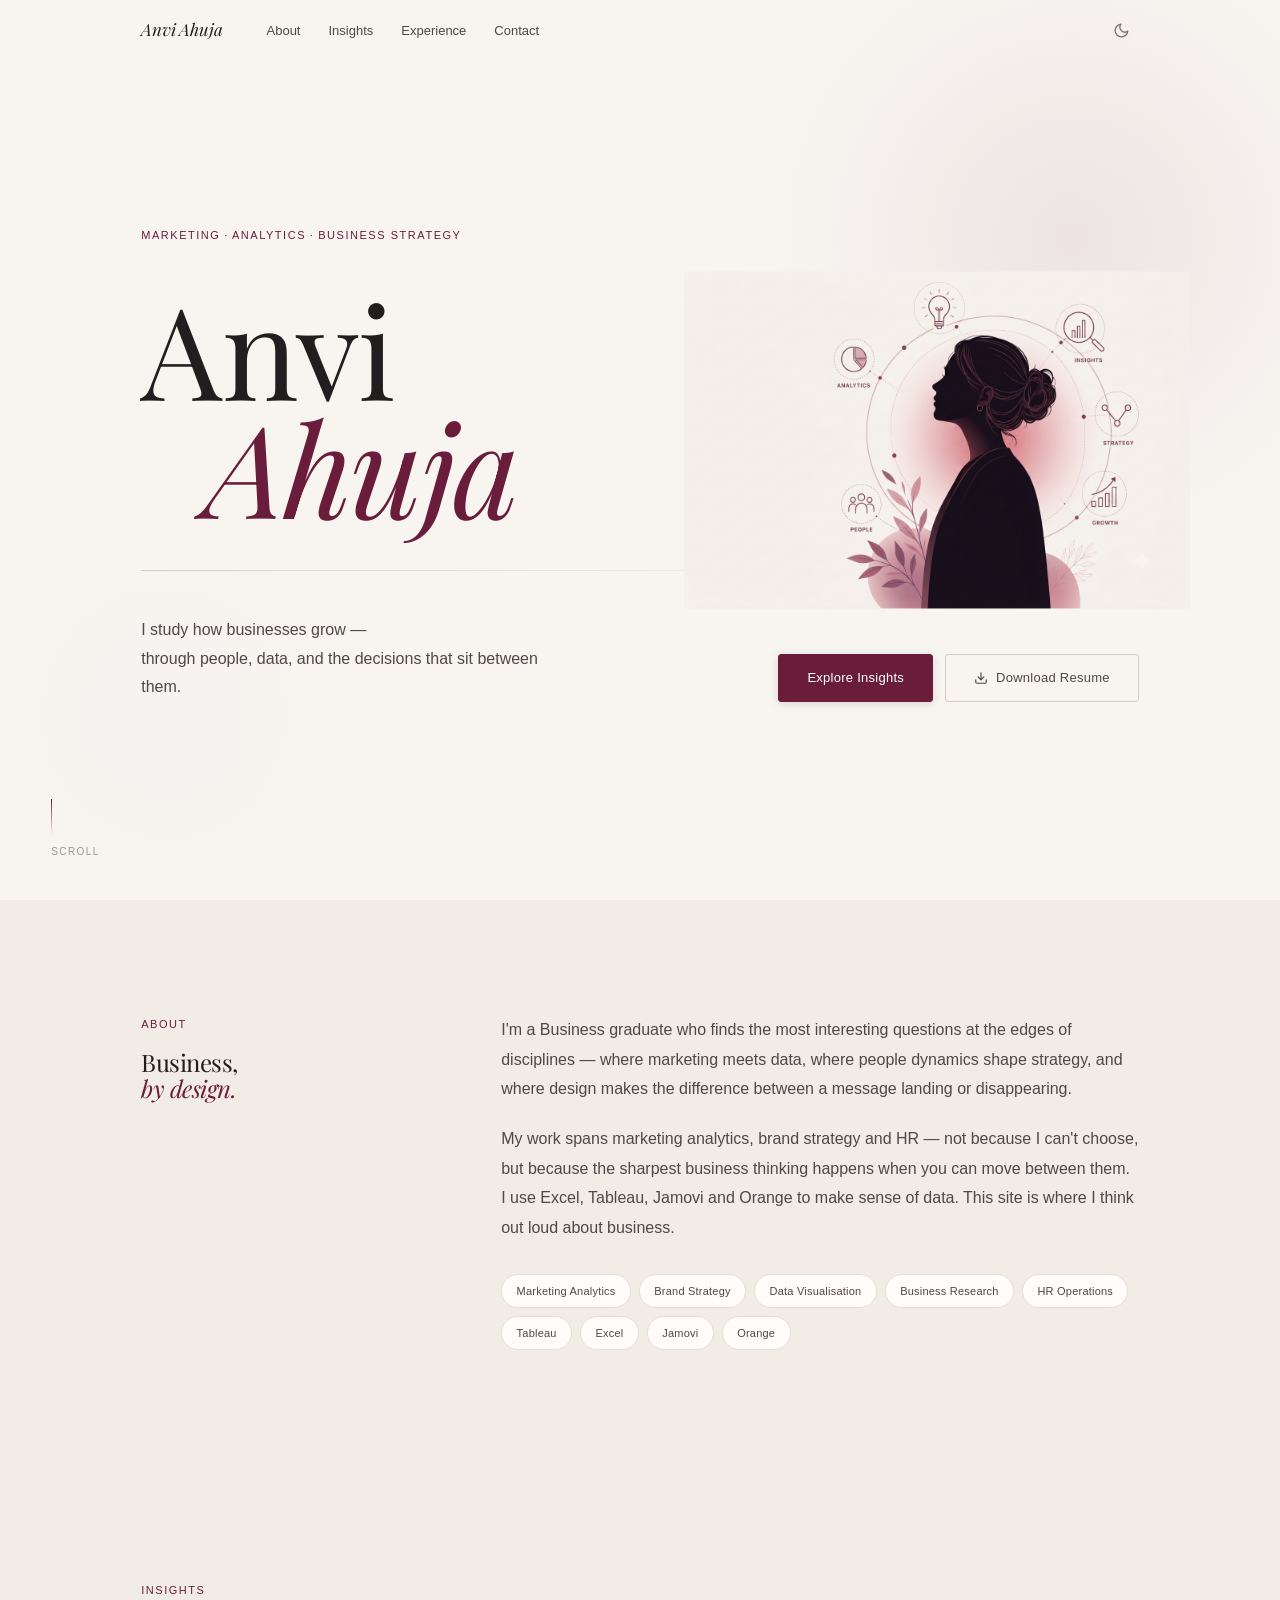
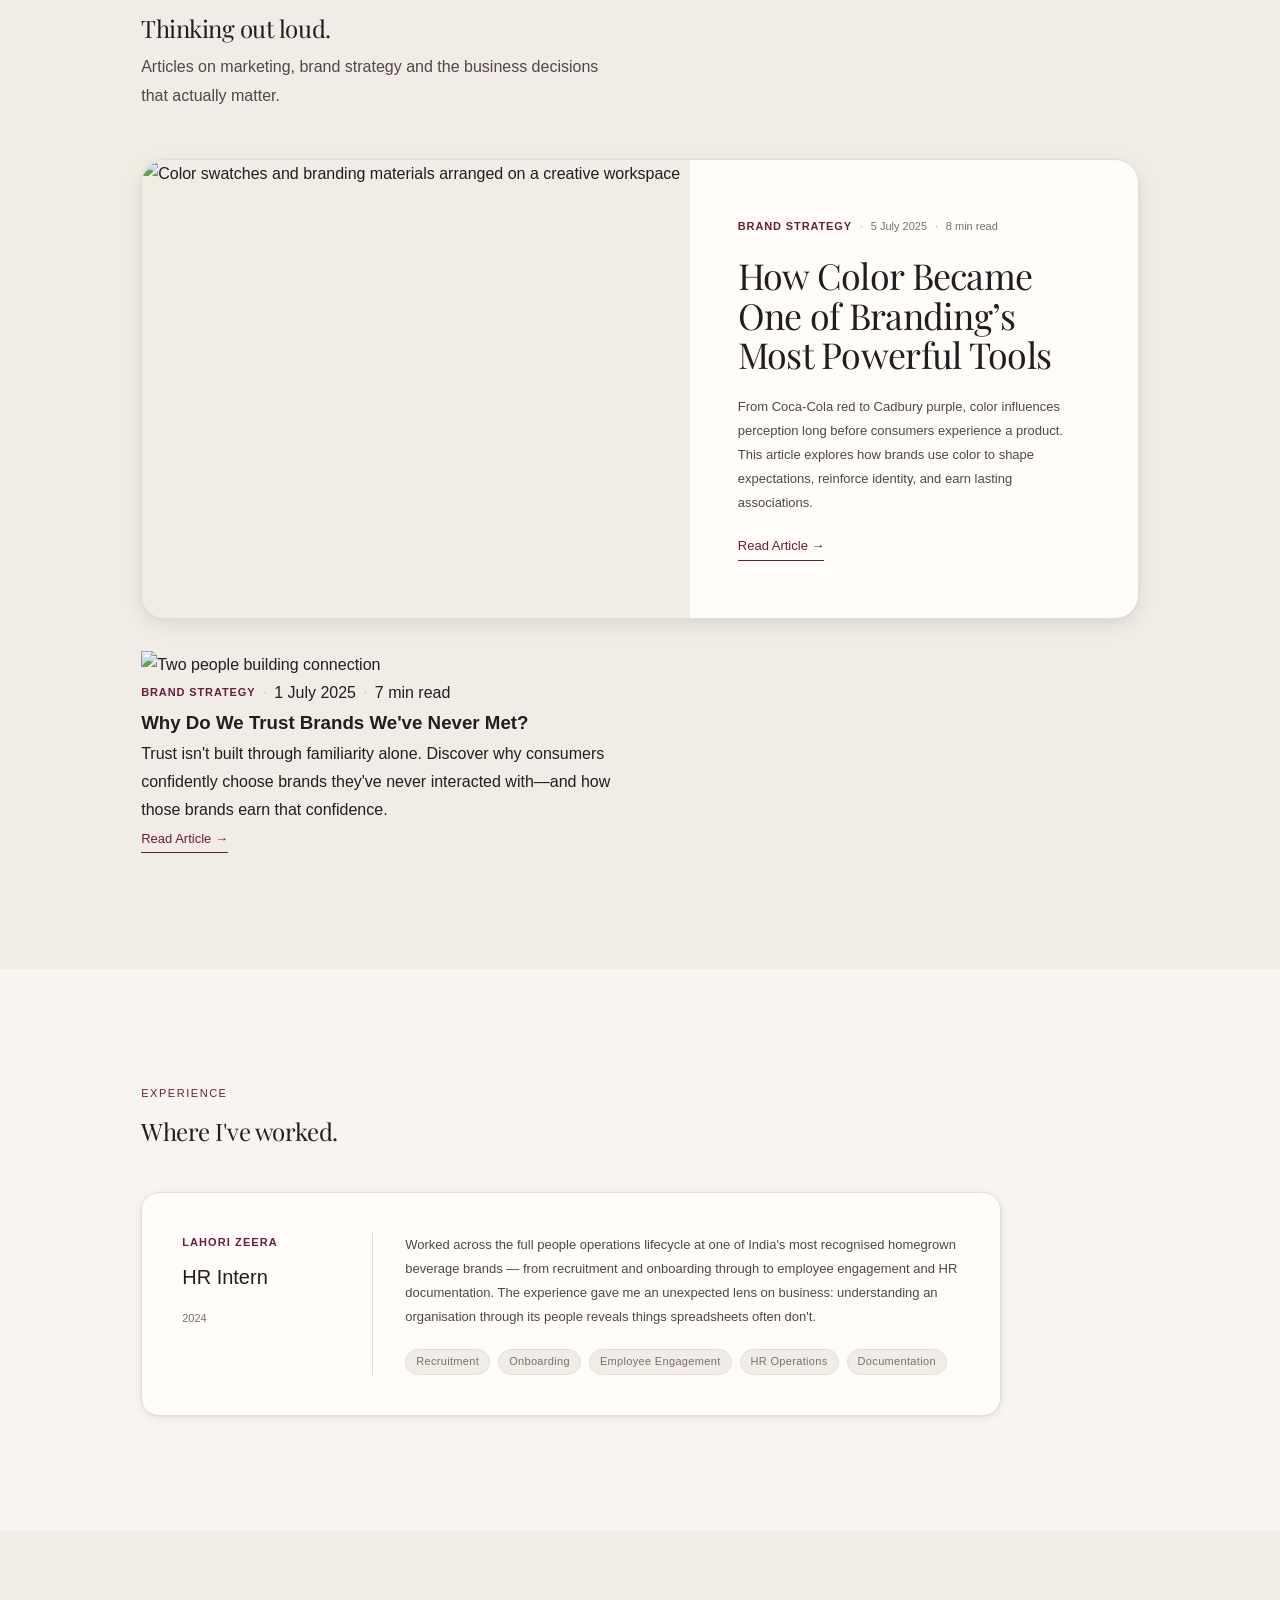
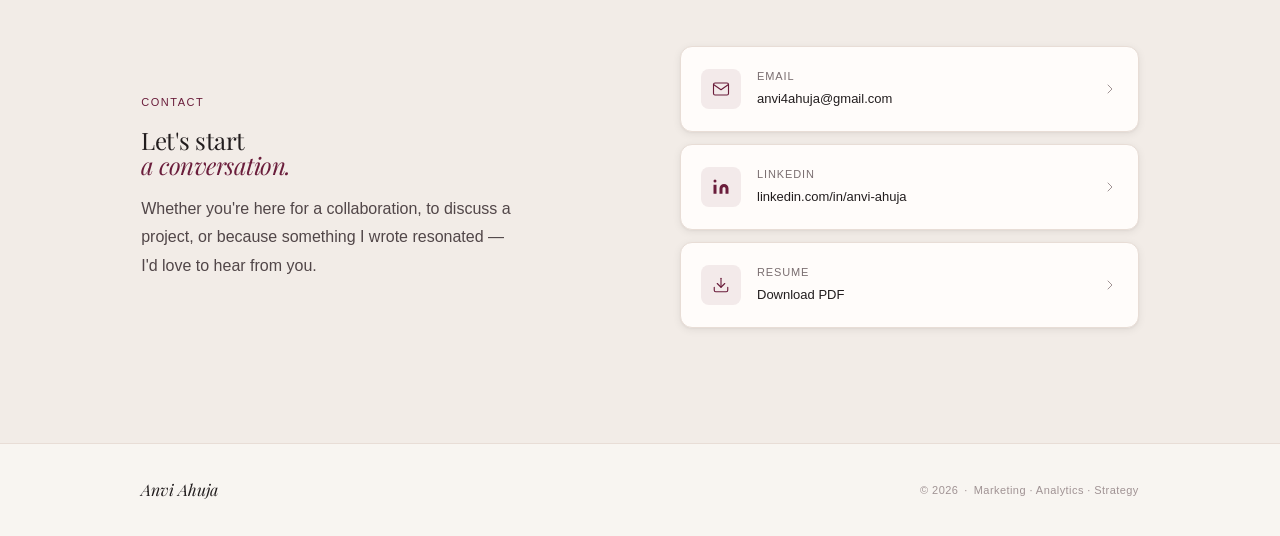
==== commit 2e1330b8: "article 2" ====
--- a/index.html
+++ b/index.html
@@ -32,7 +32,6 @@
       <nav aria-label="Primary navigation">
         <ul class="nav-links" role="list">
           <li><a href="#about"      class="nav-link">About</a></li>
-          <li><a href="#work"       class="nav-link">Work</a></li>
           <li><a href="#insights"   class="nav-link">Insights</a></li>
           <li><a href="#experience" class="nav-link">Experience</a></li>
           <li><a href="#contact"    class="nav-link">Contact</a></li>
@@ -57,7 +56,6 @@
       <nav aria-label="Mobile navigation">
         <ul role="list">
           <li><a href="#about"      class="mob-link">About</a></li>
-          <li><a href="#work"       class="mob-link">Work</a></li>
           <li><a href="#insights"   class="mob-link">Insights</a></li>
           <li><a href="#experience" class="mob-link">Experience</a></li>
           <li><a href="#contact"    class="mob-link">Contact</a></li>
@@ -233,39 +231,37 @@
              current featured card into .i-grid below,
              and paste your new article here.
         ═══════════════════════════════════════════ -->
-        <a href="articles/why-do-we-trust-brands.html"
-           class="i-featured reveal"
-           aria-labelledby="ins1-title">
+        <a href="articles/how-color-became-brandings-most-powerful-tool.html"
+   class="i-featured reveal"
+   aria-labelledby="ins1-title">
           <div class="i-feat-img-wrap">
             <!--
               Image: hands reaching across — trust, connection, warmth.
               Photo by Cytonn Photography on Unsplash (editorial, no handshakes)
               Replace src with your own image when needed.
             -->
-            <img
-              src="https://images.unsplash.com/photo-1521791136064-7986c2920216?w=1400&q=80&auto=format&fit=crop&crop=center"
-              alt="Two people building connection — the foundation of brand trust"
-              class="i-feat-img"
-              loading="eager"
-            />
+           <img
+  src="https://images.unsplash.com/photo-1516321318423-f06f85e504b3?w=1400&q=80&auto=format&fit=crop"
+  alt="Color swatches and branding materials arranged on a creative workspace"
+  class="i-feat-img"
+  loading="eager"
+/>
           </div>
           <div class="i-feat-body">
             <div class="i-meta">
               <span class="i-cat">Brand Strategy</span>
               <span class="i-sep" aria-hidden="true">·</span>
-              <time class="i-date" datetime="2025-07-01">1 July 2025</time>
+              <time class="i-date" datetime="2025-07-05">5 July 2025</time>
               <span class="i-sep" aria-hidden="true">·</span>
-              <span class="i-read">7 min read</span>
+              <span class="i-read">8 min read</span>
             </div>
             <h3 class="i-feat-title" id="ins1-title">
-              Why Do We Trust Brands We've Never Met?
+              How Color Became One of Branding’s Most Powerful Tools
             </h3>
             <p class="i-feat-teaser">
-              Every day, we unlock our phones, search our most personal questions online,
-              and buy products from companies we'll never speak to. At some point, brands
-              stopped being names and became shortcuts for trust. This article explores
-              how that happens — and why the brands that earn it think very differently
-              from those that only try to project it.
+              From Coca-Cola red to Cadbury purple, color influences perception long before
+  consumers experience a product. This article explores how brands use color to
+  shape expectations, reinforce identity, and earn lasting associations.
             </p>
             <span class="i-read-link" aria-hidden="true">Read Article →</span>
           </div>
@@ -278,11 +274,44 @@
         ═══════════════════════════════════════════ -->
         <div class="i-grid">
 
-          <!-- Placeholder cards — replace with real articles as you publish -->
-
-        
-        
-        </div>
+  <a href="articles/why-do-we-trust-brands.html" class="i-card reveal">
+
+    <img
+      src="https://images.unsplash.com/photo-1521791136064-7986c2920216?w=900&q=80&auto=format&fit=crop"
+      alt="Two people building connection"
+      class="i-card-img"
+      loading="lazy"
+    >
+
+    <div class="i-card-body">
+
+      <div class="i-meta">
+        <span class="i-cat">Brand Strategy</span>
+        <span class="i-sep">·</span>
+        <time datetime="2025-07-01">1 July 2025</time>
+        <span class="i-sep">·</span>
+        <span>7 min read</span>
+      </div>
+
+      <h3>
+        Why Do We Trust Brands We've Never Met?
+      </h3>
+
+      <p>
+        Trust isn't built through familiarity alone. Discover why consumers
+        confidently choose brands they've never interacted with—and how those
+        brands earn that confidence.
+      </p>
+
+      <span class="i-read-link">
+        Read Article →
+      </span>
+
+    </div>
+
+  </a>
+
+</div>
       </div>
     </section>
 
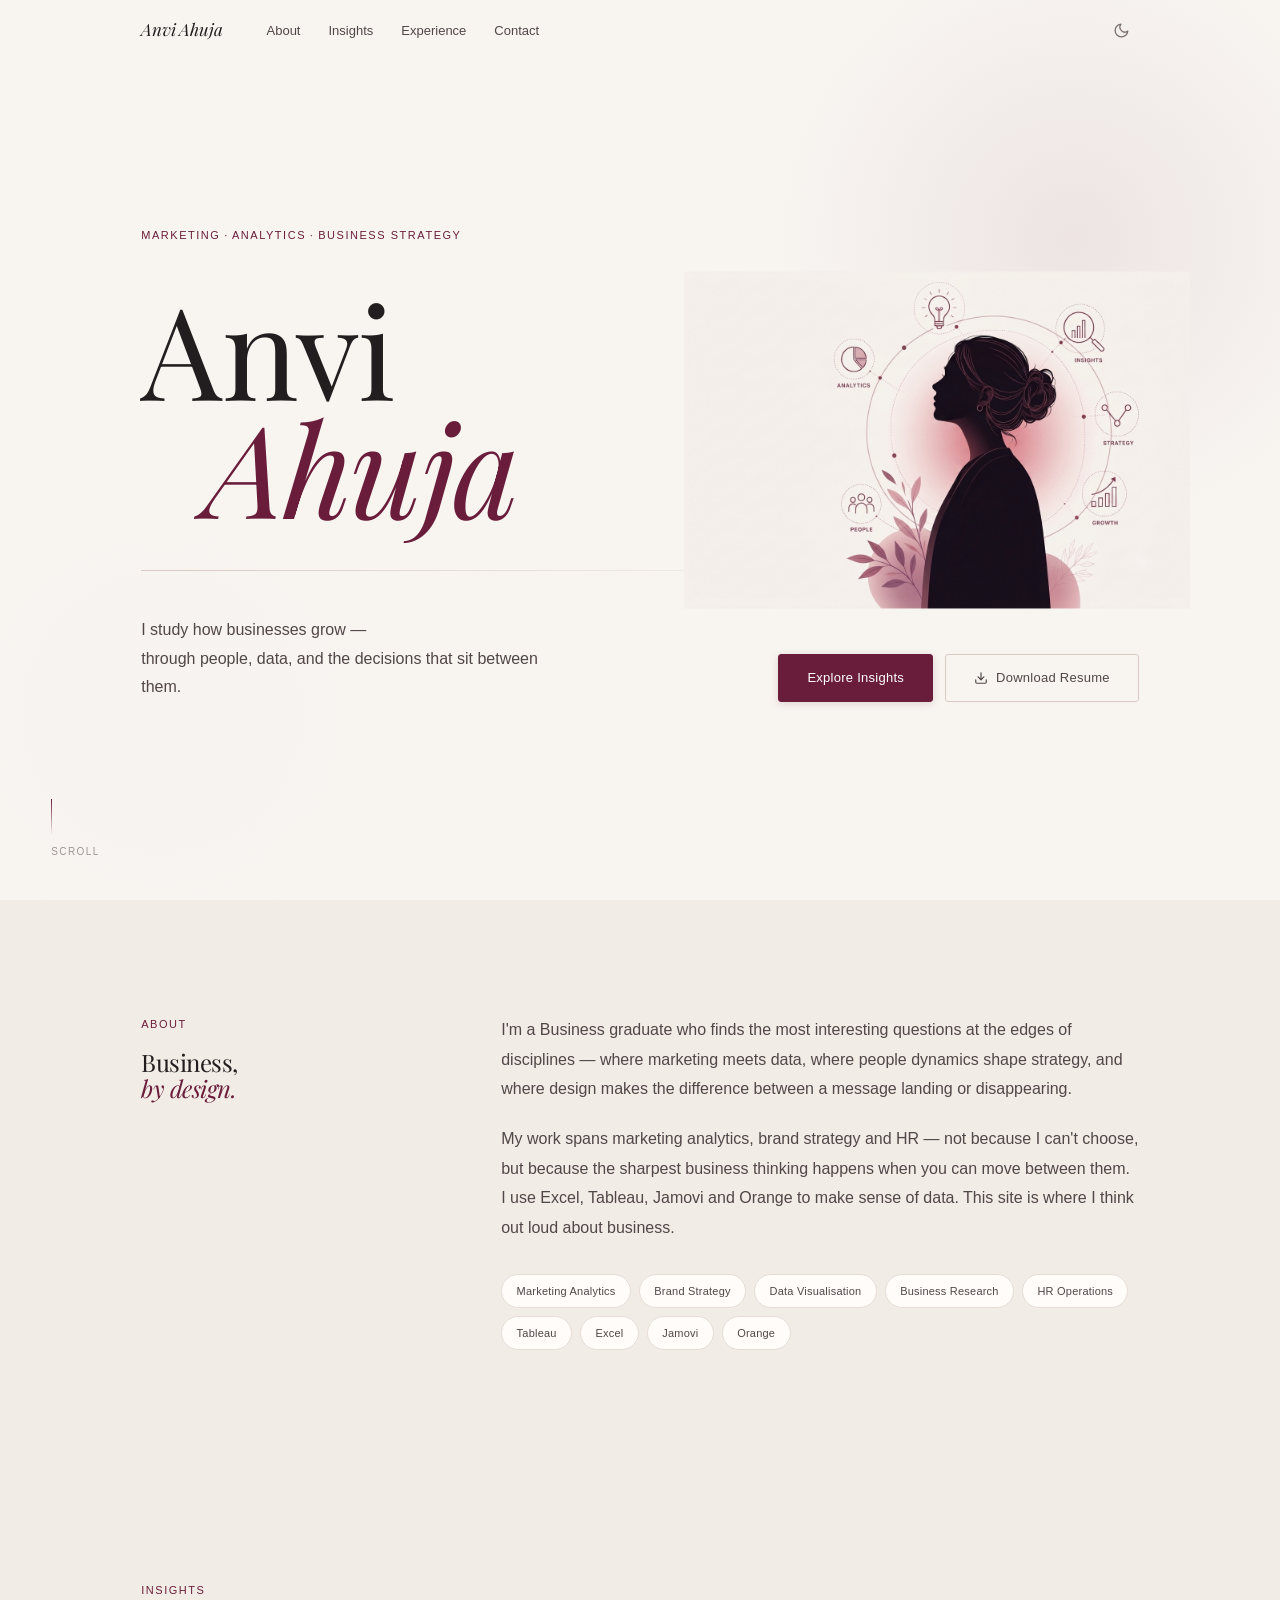
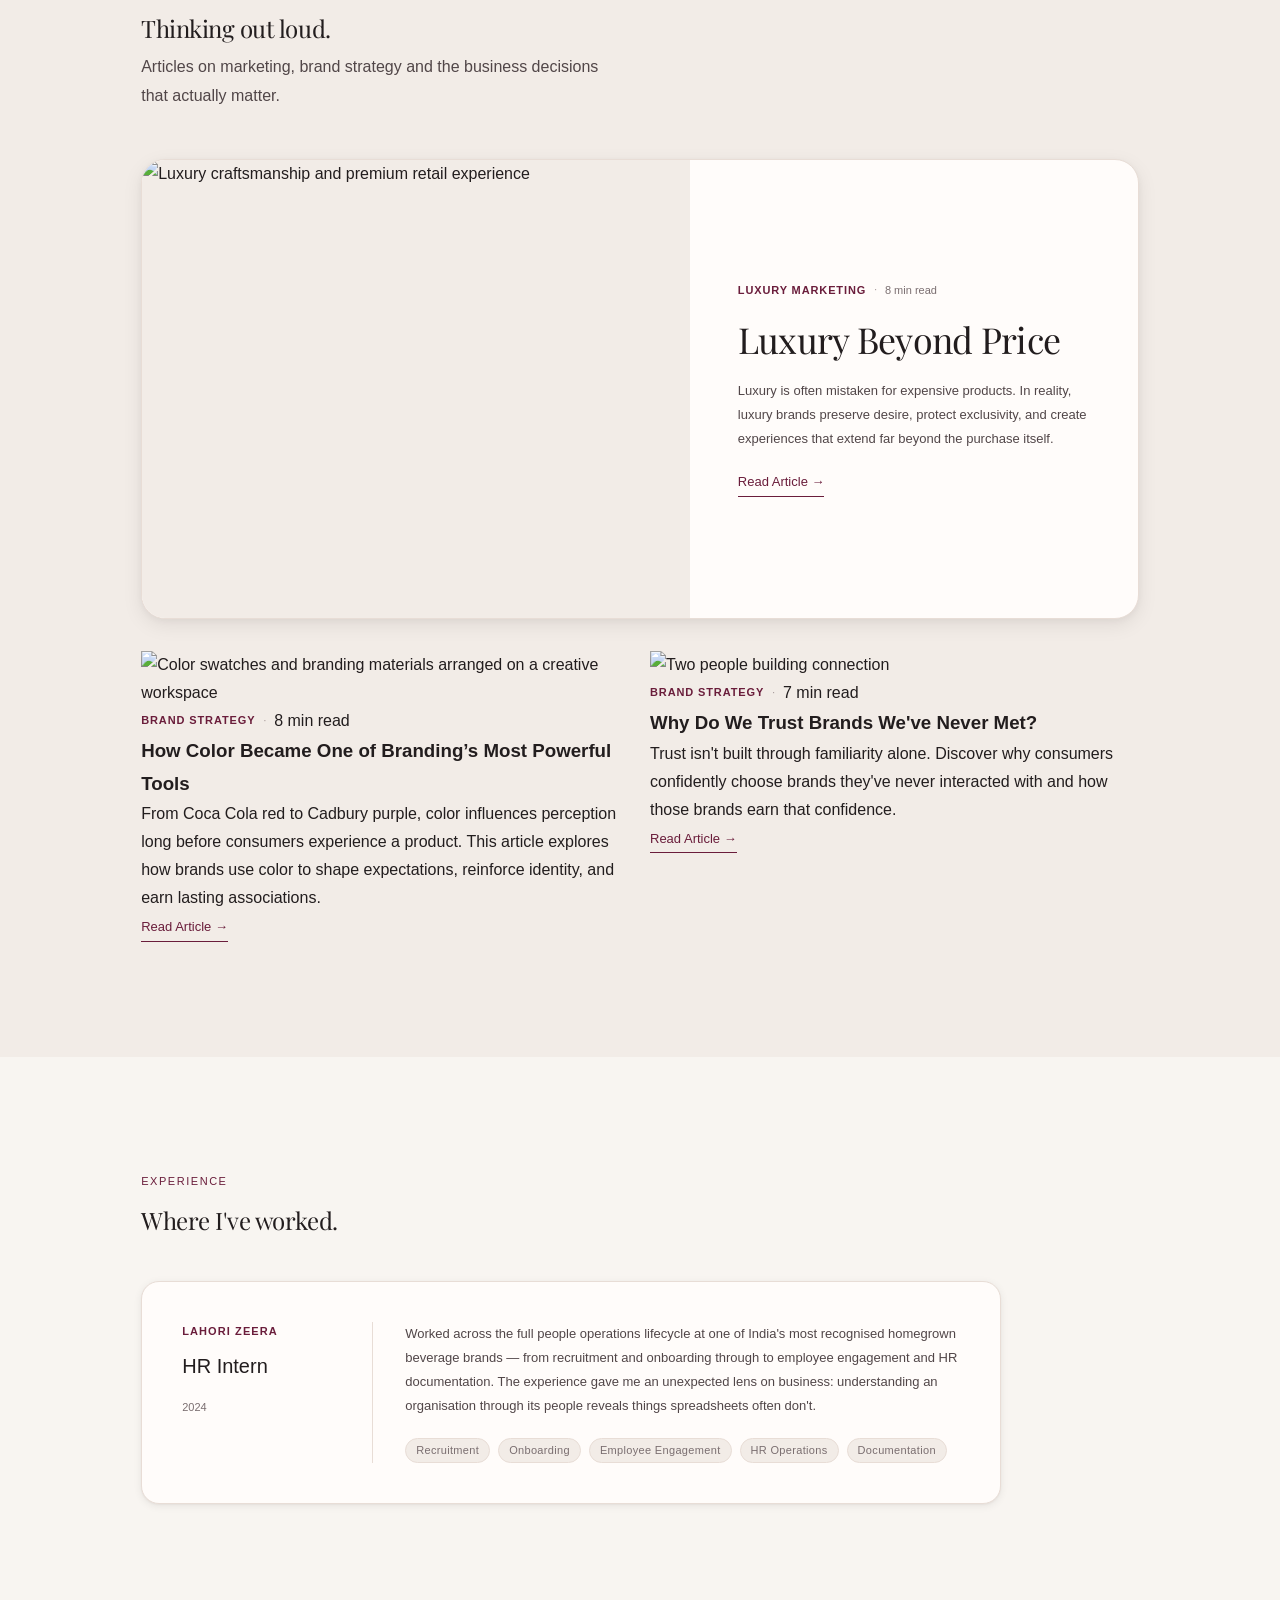
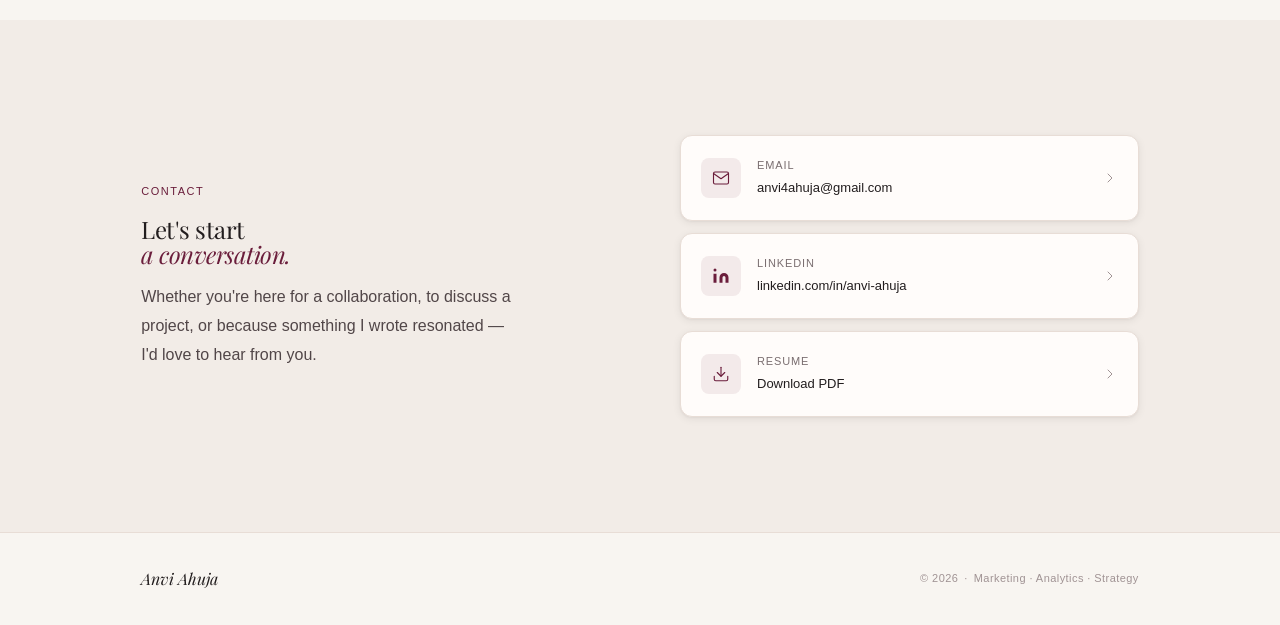
==== commit 9d102dd0: "Update picture" ====
--- a/index.html
+++ b/index.html
@@ -231,42 +231,39 @@
              current featured card into .i-grid below,
              and paste your new article here.
         ═══════════════════════════════════════════ -->
-        <a href="articles/how-color-became-brandings-most-powerful-tool.html"
+        <a href="articles/luxury-beyond-price.html"
    class="i-featured reveal"
-   aria-labelledby="ins1-title">
-          <div class="i-feat-img-wrap">
-            <!--
-              Image: hands reaching across — trust, connection, warmth.
-              Photo by Cytonn Photography on Unsplash (editorial, no handshakes)
-              Replace src with your own image when needed.
-            -->
-           <img
-  src="https://images.unsplash.com/photo-1516321318423-f06f85e504b3?w=1400&q=80&auto=format&fit=crop"
-  alt="Color swatches and branding materials arranged on a creative workspace"
-  class="i-feat-img"
-  loading="eager"
-/>
-          </div>
-          <div class="i-feat-body">
-            <div class="i-meta">
-              <span class="i-cat">Brand Strategy</span>
-              <span class="i-sep" aria-hidden="true">·</span>
-              <time class="i-date" datetime="2025-07-05">5 July 2025</time>
-              <span class="i-sep" aria-hidden="true">·</span>
-              <span class="i-read">8 min read</span>
-            </div>
-            <h3 class="i-feat-title" id="ins1-title">
-              How Color Became One of Branding’s Most Powerful Tools
-            </h3>
-            <p class="i-feat-teaser">
-              From Coca-Cola red to Cadbury purple, color influences perception long before
-  consumers experience a product. This article explores how brands use color to
-  shape expectations, reinforce identity, and earn lasting associations.
-            </p>
-            <span class="i-read-link" aria-hidden="true">Read Article →</span>
-          </div>
-        </a>
-
+   aria-labelledby="ins0-title">
+
+  <div class="i-feat-img-wrap">
+    <img
+      src="https://images.unsplash.com/photo-1606132653399-36248f2e2a99?w=1000&auto=format&fit=crop&q=60&ixlib=rb-4.1.0"
+      alt="Luxury craftsmanship and premium retail experience"
+      class="i-feat-img"
+      loading="eager"
+    />
+  </div>
+
+  <div class="i-feat-body">
+    <div class="i-meta">
+      <span class="i-cat">Luxury Marketing</span>
+      <span class="i-sep" aria-hidden="true">·</span>
+      <span class="i-read">8 min read</span>
+    </div>
+
+    <h3 class="i-feat-title" id="ins0-title">
+      Luxury Beyond Price
+    </h3>
+
+    <p class="i-feat-teaser">
+      Luxury is often mistaken for expensive products. In reality, luxury brands preserve desire, protect exclusivity, and create experiences that extend far beyond the purchase itself.
+    </p>
+
+    <span class="i-read-link" aria-hidden="true">Read Article →</span>
+  </div>
+</a>
+
+       
         <!-- ═══════════════════════════════════════════
              OLDER ARTICLES GRID
              Add older articles here as new ones are
@@ -274,10 +271,43 @@
         ═══════════════════════════════════════════ -->
         <div class="i-grid">
 
+  <a href="articles/how-color-became-brandings-most-powerful-tool.html" class="i-card reveal">
+
+    <img
+      src="https://images.unsplash.com/photo-1581079289196-67865ea83118?q=80&w=1169&auto=format&fit=crop&ixlib=rb-4.1.0"
+      alt="Color swatches and branding materials arranged on a creative workspace"
+      class="i-card-img"
+      loading="lazy"
+    >
+
+    <div class="i-card-body">
+
+      <div class="i-meta">
+        <span class="i-cat">Brand Strategy</span>
+        <span class="i-sep">·</span>
+        <span>8 min read</span>
+      </div>
+
+      <h3>
+        How Color Became One of Branding’s Most Powerful Tools
+      </h3>
+
+      <p>
+        From Coca Cola red to Cadbury purple, color influences perception long before consumers experience a product. This article explores how brands use color to shape expectations, reinforce identity, and earn lasting associations.
+      </p>
+
+      <span class="i-read-link">
+        Read Article →
+      </span>
+
+    </div>
+
+  </a>
+
   <a href="articles/why-do-we-trust-brands.html" class="i-card reveal">
 
     <img
-      src="https://images.unsplash.com/photo-1521791136064-7986c2920216?w=900&q=80&auto=format&fit=crop"
+     src="https://images.unsplash.com/photo-1632961974688-fae53de3cabc?w=1000&auto=format&fit=crop&q=60&ixlib=rb-4.1.0"
       alt="Two people building connection"
       class="i-card-img"
       loading="lazy"
@@ -288,8 +318,6 @@
       <div class="i-meta">
         <span class="i-cat">Brand Strategy</span>
         <span class="i-sep">·</span>
-        <time datetime="2025-07-01">1 July 2025</time>
-        <span class="i-sep">·</span>
         <span>7 min read</span>
       </div>
 
@@ -298,9 +326,7 @@
       </h3>
 
       <p>
-        Trust isn't built through familiarity alone. Discover why consumers
-        confidently choose brands they've never interacted with—and how those
-        brands earn that confidence.
+        Trust isn't built through familiarity alone. Discover why consumers confidently choose brands they've never interacted with and how those brands earn that confidence.
       </p>
 
       <span class="i-read-link">
